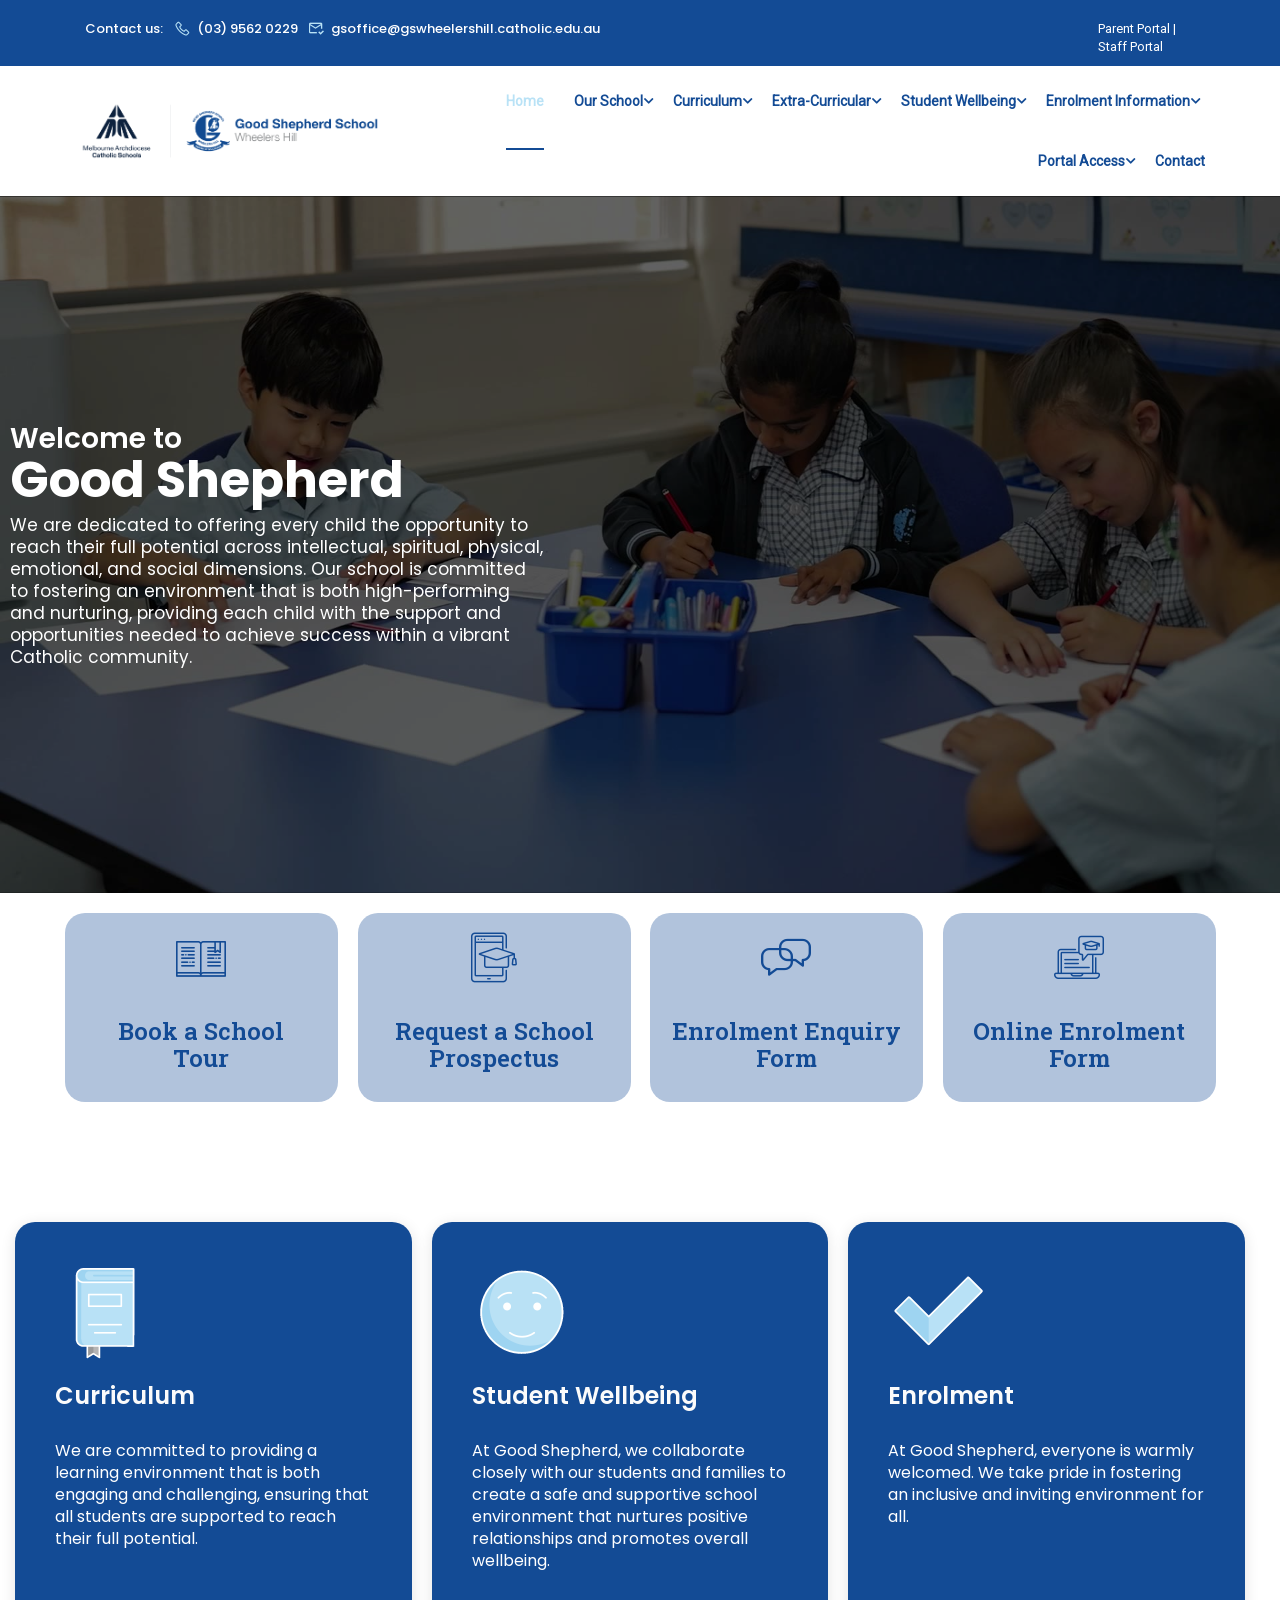
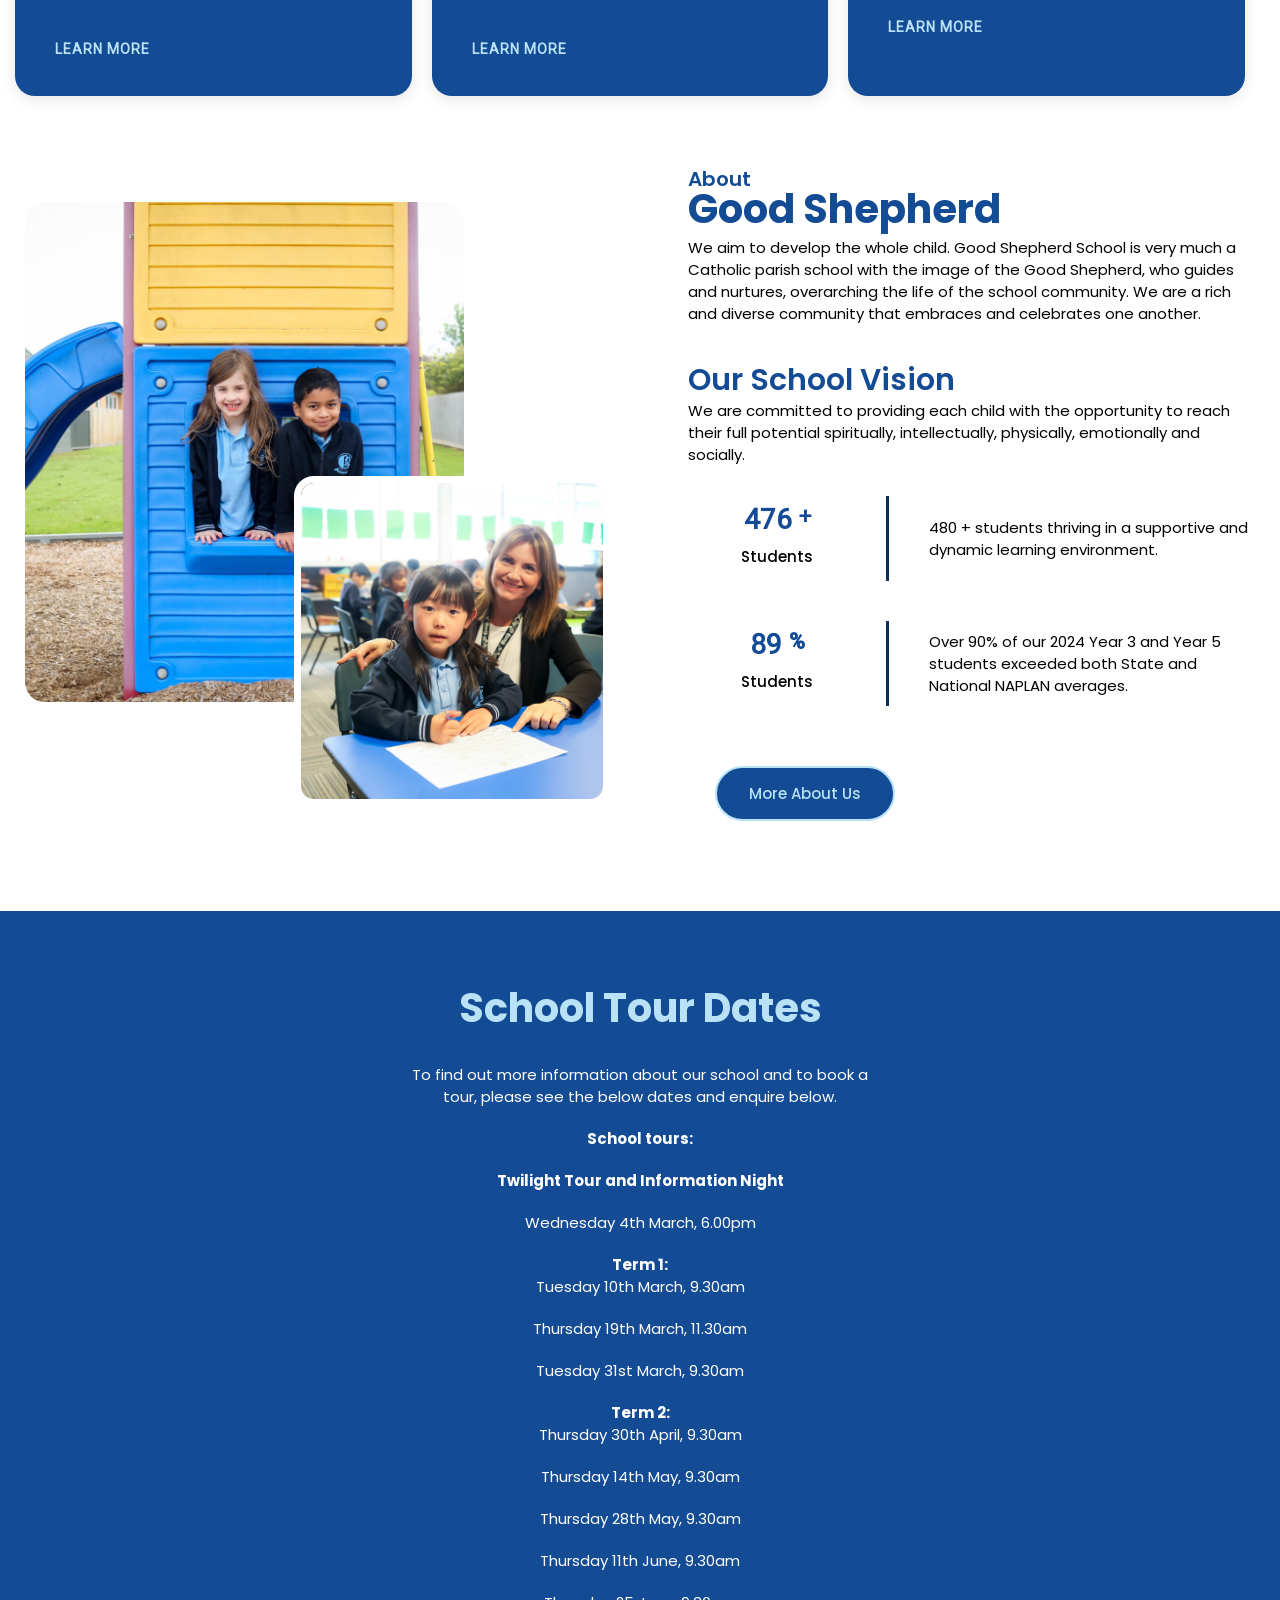
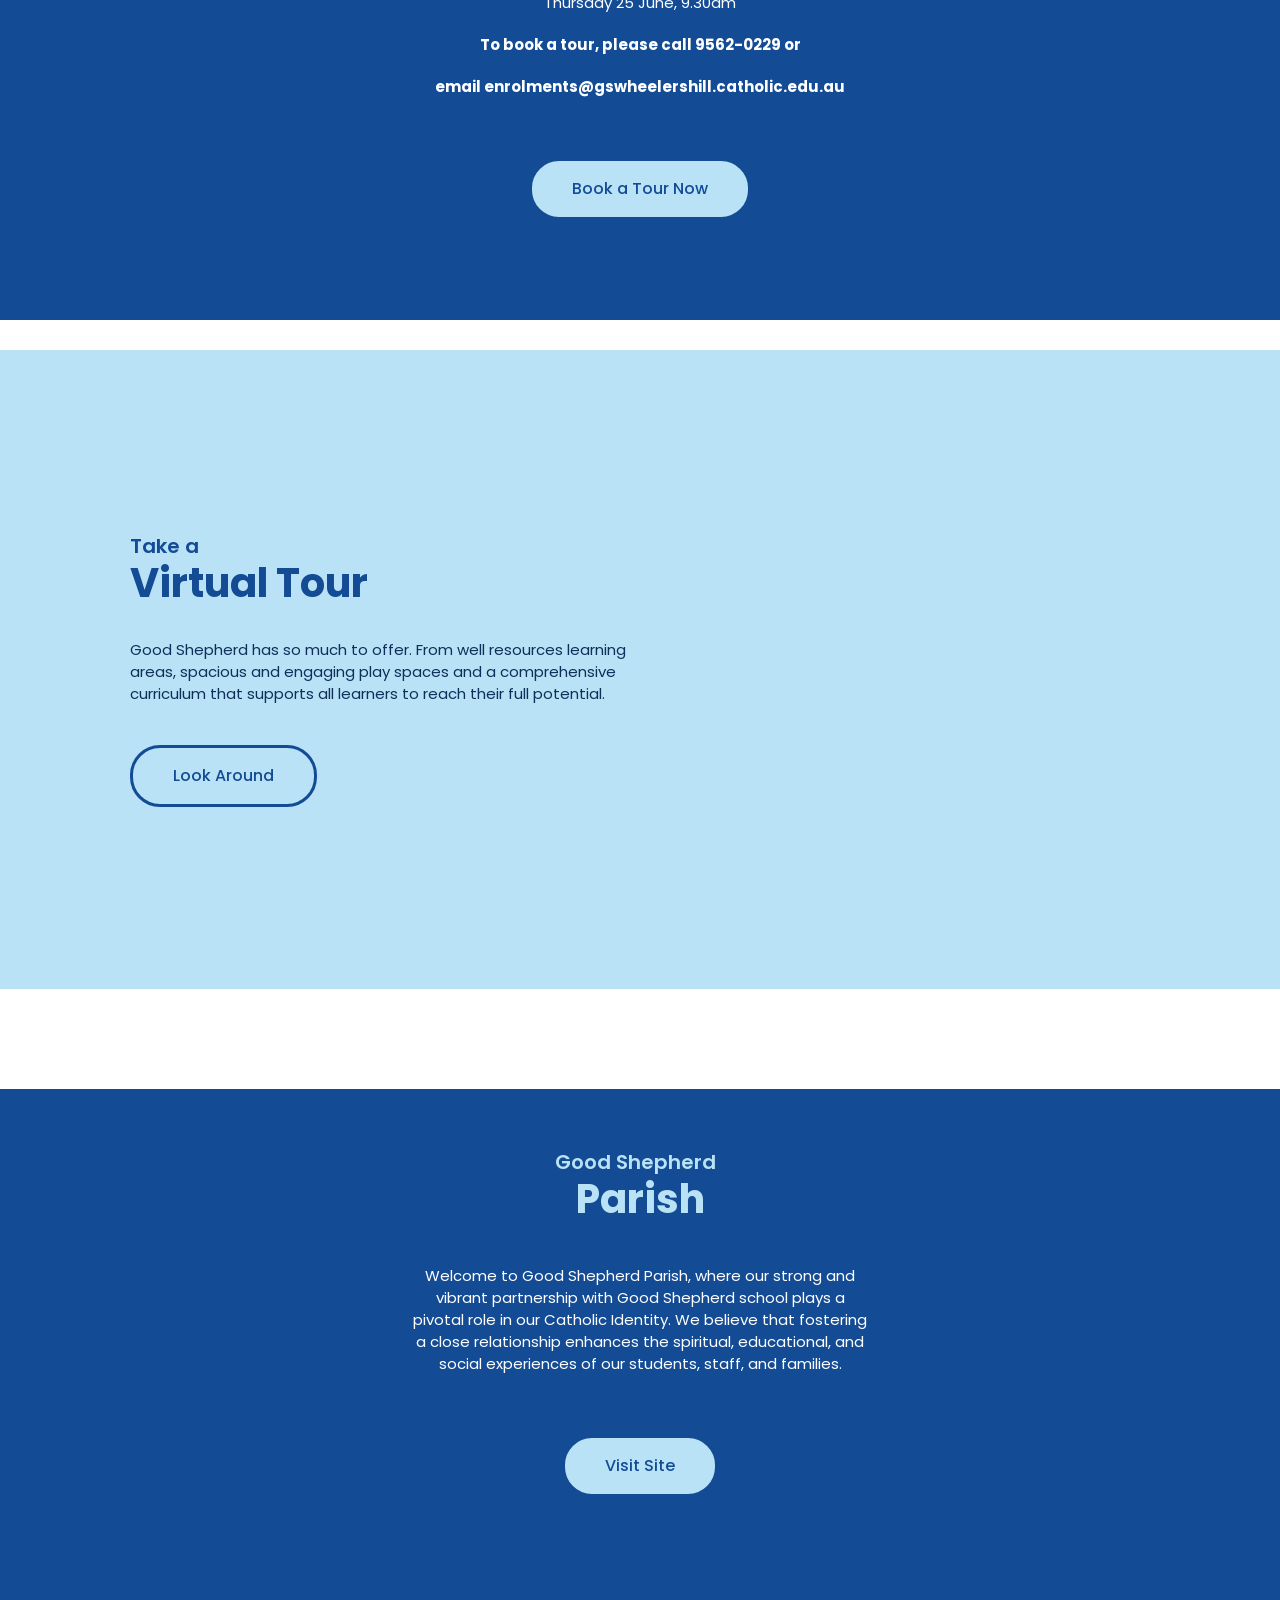
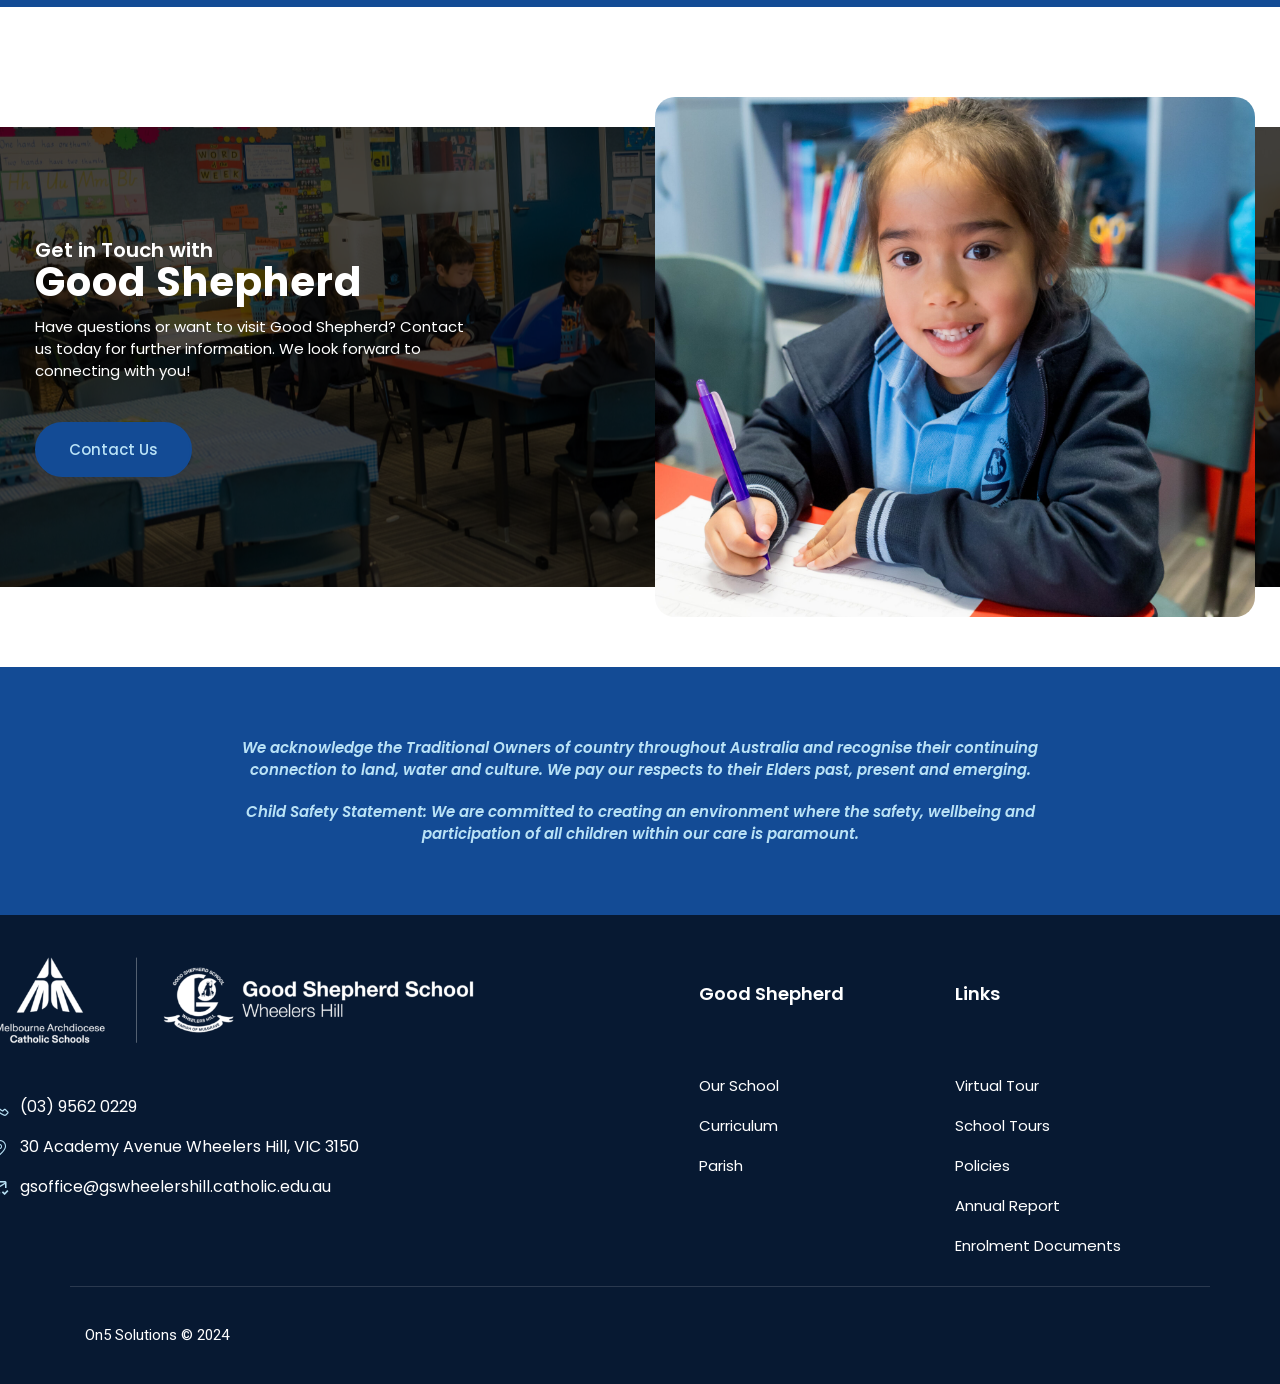
==== index.html @ cb95f1cb "Good Shepherd PlainPress site: clean URLs, OTP admin, data-driven editor - 8 pages normalized to cle" ====
<!DOCTYPE html><html itemscope itemtype="#" lang="en-AU"><head><meta charset="UTF-8"><meta name="viewport" content="width=device-width, initial-scale=1"><link rel="profile" href="#"><link rel="pingback" href="#"><title>Good Shepherd Primary School</title><link rel="stylesheet" id="siteground-optimizer-combined-css-1f764ecb74a63e15aacffcb105cbdc95" href="assets/downloaded/siteground-optimizer-combined-css-1f764ecb74a63e15aacffcb105cbdc95-3b5e3c61e1.css" media="all" /><meta name='robots' content='noindex, nofollow' /><link rel="alternate" type="application/rss+xml" title="Good Shepherd Primary School &raquo; Feed" href="#" /><link rel="alternate" type="application/rss+xml" title="Good Shepherd Primary School &raquo; Comments Feed" href="#" /><link rel="alternate" title="oEmbed (JSON)" type="application/json+oembed" href="#" /><link rel="alternate" title="oEmbed (XML)" type="text/xml+oembed" href="#" /> <style id="wp-img-auto-sizes-contain-inline-css"> img:is([sizes=auto i],[sizes^="auto," i]){contain-intrinsic-size:3000px 1500px}
/*# sourceURL=wp-img-auto-sizes-contain-inline-css */ </style> <style id="classic-theme-styles-inline-css"> /*! This file is auto-generated */
.wp-block-button__link{color:#fff;background-color:#32373c;border-radius:9999px;box-shadow:none;text-decoration:none;padding:calc(.667em + 2px) calc(1.333em + 2px);font-size:1.125em}.wp-block-file__button{background:#32373c;color:#fff;text-decoration:none}
/*# sourceURL=/wp-includes/css/classic-themes.min.css */ </style> <style id="global-styles-inline-css"> :root{--wp--preset--aspect-ratio--square: 1;--wp--preset--aspect-ratio--4-3: 4/3;--wp--preset--aspect-ratio--3-4: 3/4;--wp--preset--aspect-ratio--3-2: 3/2;--wp--preset--aspect-ratio--2-3: 2/3;--wp--preset--aspect-ratio--16-9: 16/9;--wp--preset--aspect-ratio--9-16: 9/16;--wp--preset--color--black: #000000;--wp--preset--color--cyan-bluish-gray: #abb8c3;--wp--preset--color--white: #ffffff;--wp--preset--color--pale-pink: #f78da7;--wp--preset--color--vivid-red: #cf2e2e;--wp--preset--color--luminous-vivid-orange: #ff6900;--wp--preset--color--luminous-vivid-amber: #fcb900;--wp--preset--color--light-green-cyan: #7bdcb5;--wp--preset--color--vivid-green-cyan: #00d084;--wp--preset--color--pale-cyan-blue: #8ed1fc;--wp--preset--color--vivid-cyan-blue: #0693e3;--wp--preset--color--vivid-purple: #9b51e0;--wp--preset--color--primary: #134b95;--wp--preset--color--title: #333;--wp--preset--color--sub-title: #999;--wp--preset--color--border-input: #ddd;--wp--preset--gradient--vivid-cyan-blue-to-vivid-purple: linear-gradient(135deg,rgb(6,147,227) 0%,rgb(155,81,224) 100%);--wp--preset--gradient--light-green-cyan-to-vivid-green-cyan: linear-gradient(135deg,rgb(122,220,180) 0%,rgb(0,208,130) 100%);--wp--preset--gradient--luminous-vivid-amber-to-luminous-vivid-orange: linear-gradient(135deg,rgb(252,185,0) 0%,rgb(255,105,0) 100%);--wp--preset--gradient--luminous-vivid-orange-to-vivid-red: linear-gradient(135deg,rgb(255,105,0) 0%,rgb(207,46,46) 100%);--wp--preset--gradient--very-light-gray-to-cyan-bluish-gray: linear-gradient(135deg,rgb(238,238,238) 0%,rgb(169,184,195) 100%);--wp--preset--gradient--cool-to-warm-spectrum: linear-gradient(135deg,rgb(74,234,220) 0%,rgb(151,120,209) 20%,rgb(207,42,186) 40%,rgb(238,44,130) 60%,rgb(251,105,98) 80%,rgb(254,248,76) 100%);--wp--preset--gradient--blush-light-purple: linear-gradient(135deg,rgb(255,206,236) 0%,rgb(152,150,240) 100%);--wp--preset--gradient--blush-bordeaux: linear-gradient(135deg,rgb(254,205,165) 0%,rgb(254,45,45) 50%,rgb(107,0,62) 100%);--wp--preset--gradient--luminous-dusk: linear-gradient(135deg,rgb(255,203,112) 0%,rgb(199,81,192) 50%,rgb(65,88,208) 100%);--wp--preset--gradient--pale-ocean: linear-gradient(135deg,rgb(255,245,203) 0%,rgb(182,227,212) 50%,rgb(51,167,181) 100%);--wp--preset--gradient--electric-grass: linear-gradient(135deg,rgb(202,248,128) 0%,rgb(113,206,126) 100%);--wp--preset--gradient--midnight: linear-gradient(135deg,rgb(2,3,129) 0%,rgb(40,116,252) 100%);--wp--preset--font-size--small: 13px;--wp--preset--font-size--medium: 20px;--wp--preset--font-size--large: 28px;--wp--preset--font-size--x-large: 42px;--wp--preset--font-size--normal: 15px;--wp--preset--font-size--huge: 36px;--wp--preset--spacing--20: 0.44rem;--wp--preset--spacing--30: 0.67rem;--wp--preset--spacing--40: 1rem;--wp--preset--spacing--50: 1.5rem;--wp--preset--spacing--60: 2.25rem;--wp--preset--spacing--70: 3.38rem;--wp--preset--spacing--80: 5.06rem;--wp--preset--shadow--natural: 6px 6px 9px rgba(0, 0, 0, 0.2);--wp--preset--shadow--deep: 12px 12px 50px rgba(0, 0, 0, 0.4);--wp--preset--shadow--sharp: 6px 6px 0px rgba(0, 0, 0, 0.2);--wp--preset--shadow--outlined: 6px 6px 0px -3px rgb(255, 255, 255), 6px 6px rgb(0, 0, 0);--wp--preset--shadow--crisp: 6px 6px 0px rgb(0, 0, 0);}:where(body) { margin: 0; }:where(.is-layout-flex){gap: 0.5em;}:where(.is-layout-grid){gap: 0.5em;}body .is-layout-flex{display: flex;}.is-layout-flex{flex-wrap: wrap;align-items: center;}.is-layout-flex > :is(*, div){margin: 0;}body .is-layout-grid{display: grid;}.is-layout-grid > :is(*, div){margin: 0;}body{padding-top: 0px;padding-right: 0px;padding-bottom: 0px;padding-left: 0px;}:root :where(.wp-element-button, .wp-block-button__link){background-color: #32373c;border-width: 0;color: #fff;font-family: inherit;font-size: inherit;font-style: inherit;font-weight: inherit;letter-spacing: inherit;line-height: inherit;padding-top: calc(0.667em + 2px);padding-right: calc(1.333em + 2px);padding-bottom: calc(0.667em + 2px);padding-left: calc(1.333em + 2px);text-decoration: none;text-transform: inherit;}.has-black-color{color: var(--wp--preset--color--black) !important;}.has-cyan-bluish-gray-color{color: var(--wp--preset--color--cyan-bluish-gray) !important;}.has-white-color{color: var(--wp--preset--color--white) !important;}.has-pale-pink-color{color: var(--wp--preset--color--pale-pink) !important;}.has-vivid-red-color{color: var(--wp--preset--color--vivid-red) !important;}.has-luminous-vivid-orange-color{color: var(--wp--preset--color--luminous-vivid-orange) !important;}.has-luminous-vivid-amber-color{color: var(--wp--preset--color--luminous-vivid-amber) !important;}.has-light-green-cyan-color{color: var(--wp--preset--color--light-green-cyan) !important;}.has-vivid-green-cyan-color{color: var(--wp--preset--color--vivid-green-cyan) !important;}.has-pale-cyan-blue-color{color: var(--wp--preset--color--pale-cyan-blue) !important;}.has-vivid-cyan-blue-color{color: var(--wp--preset--color--vivid-cyan-blue) !important;}.has-vivid-purple-color{color: var(--wp--preset--color--vivid-purple) !important;}.has-primary-color{color: var(--wp--preset--color--primary) !important;}.has-title-color{color: var(--wp--preset--color--title) !important;}.has-sub-title-color{color: var(--wp--preset--color--sub-title) !important;}.has-border-input-color{color: var(--wp--preset--color--border-input) !important;}.has-black-background-color{background-color: var(--wp--preset--color--black) !important;}.has-cyan-bluish-gray-background-color{background-color: var(--wp--preset--color--cyan-bluish-gray) !important;}.has-white-background-color{background-color: var(--wp--preset--color--white) !important;}.has-pale-pink-background-color{background-color: var(--wp--preset--color--pale-pink) !important;}.has-vivid-red-background-color{background-color: var(--wp--preset--color--vivid-red) !important;}.has-luminous-vivid-orange-background-color{background-color: var(--wp--preset--color--luminous-vivid-orange) !important;}.has-luminous-vivid-amber-background-color{background-color: var(--wp--preset--color--luminous-vivid-amber) !important;}.has-light-green-cyan-background-color{background-color: var(--wp--preset--color--light-green-cyan) !important;}.has-vivid-green-cyan-background-color{background-color: var(--wp--preset--color--vivid-green-cyan) !important;}.has-pale-cyan-blue-background-color{background-color: var(--wp--preset--color--pale-cyan-blue) !important;}.has-vivid-cyan-blue-background-color{background-color: var(--wp--preset--color--vivid-cyan-blue) !important;}.has-vivid-purple-background-color{background-color: var(--wp--preset--color--vivid-purple) !important;}.has-primary-background-color{background-color: var(--wp--preset--color--primary) !important;}.has-title-background-color{background-color: var(--wp--preset--color--title) !important;}.has-sub-title-background-color{background-color: var(--wp--preset--color--sub-title) !important;}.has-border-input-background-color{background-color: var(--wp--preset--color--border-input) !important;}.has-black-border-color{border-color: var(--wp--preset--color--black) !important;}.has-cyan-bluish-gray-border-color{border-color: var(--wp--preset--color--cyan-bluish-gray) !important;}.has-white-border-color{border-color: var(--wp--preset--color--white) !important;}.has-pale-pink-border-color{border-color: var(--wp--preset--color--pale-pink) !important;}.has-vivid-red-border-color{border-color: var(--wp--preset--color--vivid-red) !important;}.has-luminous-vivid-orange-border-color{border-color: var(--wp--preset--color--luminous-vivid-orange) !important;}.has-luminous-vivid-amber-border-color{border-color: var(--wp--preset--color--luminous-vivid-amber) !important;}.has-light-green-cyan-border-color{border-color: var(--wp--preset--color--light-green-cyan) !important;}.has-vivid-green-cyan-border-color{border-color: var(--wp--preset--color--vivid-green-cyan) !important;}.has-pale-cyan-blue-border-color{border-color: var(--wp--preset--color--pale-cyan-blue) !important;}.has-vivid-cyan-blue-border-color{border-color: var(--wp--preset--color--vivid-cyan-blue) !important;}.has-vivid-purple-border-color{border-color: var(--wp--preset--color--vivid-purple) !important;}.has-primary-border-color{border-color: var(--wp--preset--color--primary) !important;}.has-title-border-color{border-color: var(--wp--preset--color--title) !important;}.has-sub-title-border-color{border-color: var(--wp--preset--color--sub-title) !important;}.has-border-input-border-color{border-color: var(--wp--preset--color--border-input) !important;}.has-vivid-cyan-blue-to-vivid-purple-gradient-background{background: var(--wp--preset--gradient--vivid-cyan-blue-to-vivid-purple) !important;}.has-light-green-cyan-to-vivid-green-cyan-gradient-background{background: var(--wp--preset--gradient--light-green-cyan-to-vivid-green-cyan) !important;}.has-luminous-vivid-amber-to-luminous-vivid-orange-gradient-background{background: var(--wp--preset--gradient--luminous-vivid-amber-to-luminous-vivid-orange) !important;}.has-luminous-vivid-orange-to-vivid-red-gradient-background{background: var(--wp--preset--gradient--luminous-vivid-orange-to-vivid-red) !important;}.has-very-light-gray-to-cyan-bluish-gray-gradient-background{background: var(--wp--preset--gradient--very-light-gray-to-cyan-bluish-gray) !important;}.has-cool-to-warm-spectrum-gradient-background{background: var(--wp--preset--gradient--cool-to-warm-spectrum) !important;}.has-blush-light-purple-gradient-background{background: var(--wp--preset--gradient--blush-light-purple) !important;}.has-blush-bordeaux-gradient-background{background: var(--wp--preset--gradient--blush-bordeaux) !important;}.has-luminous-dusk-gradient-background{background: var(--wp--preset--gradient--luminous-dusk) !important;}.has-pale-ocean-gradient-background{background: var(--wp--preset--gradient--pale-ocean) !important;}.has-electric-grass-gradient-background{background: var(--wp--preset--gradient--electric-grass) !important;}.has-midnight-gradient-background{background: var(--wp--preset--gradient--midnight) !important;}.has-small-font-size{font-size: var(--wp--preset--font-size--small) !important;}.has-medium-font-size{font-size: var(--wp--preset--font-size--medium) !important;}.has-large-font-size{font-size: var(--wp--preset--font-size--large) !important;}.has-x-large-font-size{font-size: var(--wp--preset--font-size--x-large) !important;}.has-normal-font-size{font-size: var(--wp--preset--font-size--normal) !important;}.has-huge-font-size{font-size: var(--wp--preset--font-size--huge) !important;}
:root :where(.wp-block-icon svg){width: 24px;}
:where(.wp-block-post-template.is-layout-flex){gap: 1.25em;}:where(.wp-block-post-template.is-layout-grid){gap: 1.25em;}
:where(.wp-block-term-template.is-layout-flex){gap: 1.25em;}:where(.wp-block-term-template.is-layout-grid){gap: 1.25em;}
:where(.wp-block-columns.is-layout-flex){gap: 2em;}:where(.wp-block-columns.is-layout-grid){gap: 2em;}
:root :where(.wp-block-pullquote){font-size: 1.5em;line-height: 1.6;}
/*# sourceURL=global-styles-inline-css */ </style> <style id="elementor-frontend-inline-css"> .elementor-kit-8941{--e-global-color-primary:#134B95;--e-global-color-secondary:#B9E2F6;--e-global-color-text:#000000;--e-global-color-accent:#0F2F5A;--e-global-color-4588661:#A59130;--e-global-color-5f782af:#FFFFFF;--e-global-color-6b28c0b:#000000;--e-global-color-aac5579:#185FAF;}.elementor-kit-8941 e-page-transition{background-color:#FFBC7D;}.elementor-section.elementor-section-boxed > .elementor-container{max-width:1170px;}.e-con{--container-max-width:1170px;}.elementor-widget:not(:last-child){margin-block-end:20px;}.elementor-element{--widgets-spacing:20px 20px;--widgets-spacing-row:20px;--widgets-spacing-column:20px;}{}h1.entry-title{display:var(--page-title-display);}@media(max-width:1024px){.elementor-section.elementor-section-boxed > .elementor-container{max-width:1024px;}.e-con{--container-max-width:1024px;}}@media(max-width:767px){.elementor-section.elementor-section-boxed > .elementor-container{max-width:767px;}.e-con{--container-max-width:767px;}}
.elementor-4519 .elementor-element.elementor-element-57ba9ac{--display:flex;--flex-direction:column;--container-widget-width:100%;--container-widget-height:initial;--container-widget-flex-grow:0;--container-widget-align-self:initial;--flex-wrap-mobile:wrap;--overlay-opacity:0.45;}.elementor-4519 .elementor-element.elementor-element-57ba9ac::before, .elementor-4519 .elementor-element.elementor-element-57ba9ac > .elementor-background-video-container::before, .elementor-4519 .elementor-element.elementor-element-57ba9ac > .e-con-inner > .elementor-background-video-container::before, .elementor-4519 .elementor-element.elementor-element-57ba9ac > .elementor-background-slideshow::before, .elementor-4519 .elementor-element.elementor-element-57ba9ac > .e-con-inner > .elementor-background-slideshow::before, .elementor-4519 .elementor-element.elementor-element-57ba9ac > .elementor-motion-effects-container > .elementor-motion-effects-layer::before{background-color:#000000;--background-overlay:'';}.elementor-widget-heading .elementor-heading-title{line-height:var( --e-global-typography-primary-line-height );color:var( --e-global-color-primary );}.elementor-4519 .elementor-element.elementor-element-9e7f535 > .elementor-widget-container{padding:215px 0px 0px 0px;}.elementor-4519 .elementor-element.elementor-element-9e7f535 .elementor-heading-title{font-family:"Poppins", Sans-serif;font-size:28px;font-weight:600;line-height:1.3em;color:#FFFFFF;}.elementor-4519 .elementor-element.elementor-element-edec581 > .elementor-widget-container{margin:-30px 0px 0px 0px;}.elementor-4519 .elementor-element.elementor-element-edec581 .elementor-heading-title{font-family:"Poppins", Sans-serif;font-size:50px;font-weight:700;line-height:1.3em;color:#FFFFFF;}.elementor-4519 .elementor-element.elementor-element-12e3127 > .elementor-widget-container{margin:-19px 0px 0px 0px;padding:0px 725px 215px 0px;}.elementor-4519 .elementor-element.elementor-element-12e3127 .elementor-heading-title{font-family:"Poppins", Sans-serif;font-size:17px;font-weight:400;line-height:22px;color:#FFFFFF;}.elementor-4519 .elementor-element.elementor-element-bfa1379 > .elementor-widget-container{padding:0px 0700px 0px 0px;}.elementor-4519 .elementor-element.elementor-element-bfa1379 .elementor-heading-title{font-family:"Poppins", Sans-serif;font-size:13px;font-weight:400;line-height:1.3em;color:#FFFFFF;}.elementor-4519 .elementor-element.elementor-element-7548f7e{--display:flex;--flex-direction:column;--container-widget-width:100%;--container-widget-height:initial;--container-widget-flex-grow:0;--container-widget-align-self:initial;--flex-wrap-mobile:wrap;--overlay-opacity:0.45;}.elementor-4519 .elementor-element.elementor-element-7548f7e::before, .elementor-4519 .elementor-element.elementor-element-7548f7e > .elementor-background-video-container::before, .elementor-4519 .elementor-element.elementor-element-7548f7e > .e-con-inner > .elementor-background-video-container::before, .elementor-4519 .elementor-element.elementor-element-7548f7e > .elementor-background-slideshow::before, .elementor-4519 .elementor-element.elementor-element-7548f7e > .e-con-inner > .elementor-background-slideshow::before, .elementor-4519 .elementor-element.elementor-element-7548f7e > .elementor-motion-effects-container > .elementor-motion-effects-layer::before{background-color:#000000;--background-overlay:'';}.elementor-4519 .elementor-element.elementor-element-7eb9b48 > .elementor-widget-container{padding:215px 0px 0px 0px;}.elementor-4519 .elementor-element.elementor-element-7eb9b48 .elementor-heading-title{font-family:"Poppins", Sans-serif;font-size:28px;font-weight:600;line-height:1.3em;color:#FFFFFF;}.elementor-4519 .elementor-element.elementor-element-d4c479b > .elementor-widget-container{margin:-30px 0px 0px 0px;}.elementor-4519 .elementor-element.elementor-element-d4c479b .elementor-heading-title{font-family:"Poppins", Sans-serif;font-size:50px;font-weight:700;line-height:1.3em;color:#FFFFFF;}.elementor-4519 .elementor-element.elementor-element-60890b9 > .elementor-widget-container{margin:-19px 0px 0px 0px;padding:0px 725px 215px 0px;}.elementor-4519 .elementor-element.elementor-element-60890b9 .elementor-heading-title{font-family:"Poppins", Sans-serif;font-size:17px;font-weight:400;line-height:22px;color:#FFFFFF;}.elementor-4519 .elementor-element.elementor-element-ec2f60b > .elementor-widget-container{padding:0px 0700px 0px 0px;}.elementor-4519 .elementor-element.elementor-element-ec2f60b .elementor-heading-title{font-family:"Poppins", Sans-serif;font-size:13px;font-weight:400;line-height:1.3em;color:#FFFFFF;}.elementor-4519 .elementor-element.elementor-element-fafefeb{--display:flex;--flex-direction:row;--container-widget-width:initial;--container-widget-height:100%;--container-widget-flex-grow:1;--container-widget-align-self:stretch;--flex-wrap-mobile:wrap;--gap:0px 0px;--row-gap:0px;--column-gap:0px;}.elementor-4519 .elementor-element.elementor-element-14b7039{--display:flex;--flex-direction:column;--container-widget-width:100%;--container-widget-height:initial;--container-widget-flex-grow:0;--container-widget-align-self:initial;--flex-wrap-mobile:wrap;}.elementor-widget-icon-box.elementor-view-stacked .elementor-icon{background-color:var( --e-global-color-primary );}.elementor-widget-icon-box.elementor-view-framed .elementor-icon, .elementor-widget-icon-box.elementor-view-default .elementor-icon{fill:var( --e-global-color-primary );color:var( --e-global-color-primary );border-color:var( --e-global-color-primary );}.elementor-widget-icon-box .elementor-icon-box-title, .elementor-widget-icon-box .elementor-icon-box-title a{line-height:var( --e-global-typography-primary-line-height );}.elementor-widget-icon-box .elementor-icon-box-title{color:var( --e-global-color-primary );}.elementor-widget-icon-box:has(:hover) .elementor-icon-box-title,
 .elementor-widget-icon-box:has(:focus) .elementor-icon-box-title{color:var( --e-global-color-primary );}.elementor-widget-icon-box .elementor-icon-box-description{font-weight:var( --e-global-typography-text-font-weight );color:var( --e-global-color-text );}.elementor-4519 .elementor-element.elementor-element-b85cc56 > .elementor-widget-container:hover{--e-transform-scale:1.05;}.elementor-4519 .elementor-element.elementor-element-b85cc56 > .elementor-widget-container{background-color:#134B9554;padding:20px 20px 20px 20px;border-radius:20px 20px 20px 20px;}.elementor-4519 .elementor-element.elementor-element-b85cc56 .elementor-icon-box-wrapper{gap:15px;}.elementor-4519 .elementor-element.elementor-element-b85cc56.elementor-view-stacked:has(:hover) .elementor-icon,
 .elementor-4519 .elementor-element.elementor-element-b85cc56.elementor-view-stacked:has(:focus) .elementor-icon{background-color:#3694FF;}.elementor-4519 .elementor-element.elementor-element-b85cc56.elementor-view-framed:has(:hover) .elementor-icon,
 .elementor-4519 .elementor-element.elementor-element-b85cc56.elementor-view-default:has(:hover) .elementor-icon,
 .elementor-4519 .elementor-element.elementor-element-b85cc56.elementor-view-framed:has(:focus) .elementor-icon,
 .elementor-4519 .elementor-element.elementor-element-b85cc56.elementor-view-default:has(:focus) .elementor-icon{fill:#3694FF;color:#3694FF;border-color:#3694FF;}.elementor-4519 .elementor-element.elementor-element-80e9aac{--display:flex;--flex-direction:column;--container-widget-width:100%;--container-widget-height:initial;--container-widget-flex-grow:0;--container-widget-align-self:initial;--flex-wrap-mobile:wrap;}.elementor-4519 .elementor-element.elementor-element-ae98086 > .elementor-widget-container:hover{--e-transform-scale:1.05;}.elementor-4519 .elementor-element.elementor-element-ae98086 > .elementor-widget-container{background-color:#134B9554;padding:20px 20px 20px 20px;border-radius:20px 20px 20px 20px;}.elementor-4519 .elementor-element.elementor-element-ae98086 .elementor-icon-box-wrapper{gap:15px;}.elementor-4519 .elementor-element.elementor-element-ae98086.elementor-view-stacked:has(:hover) .elementor-icon,
 .elementor-4519 .elementor-element.elementor-element-ae98086.elementor-view-stacked:has(:focus) .elementor-icon{background-color:#3694FF;}.elementor-4519 .elementor-element.elementor-element-ae98086.elementor-view-framed:has(:hover) .elementor-icon,
 .elementor-4519 .elementor-element.elementor-element-ae98086.elementor-view-default:has(:hover) .elementor-icon,
 .elementor-4519 .elementor-element.elementor-element-ae98086.elementor-view-framed:has(:focus) .elementor-icon,
 .elementor-4519 .elementor-element.elementor-element-ae98086.elementor-view-default:has(:focus) .elementor-icon{fill:#3694FF;color:#3694FF;border-color:#3694FF;}.elementor-4519 .elementor-element.elementor-element-30f9e67{--display:flex;--flex-direction:column;--container-widget-width:100%;--container-widget-height:initial;--container-widget-flex-grow:0;--container-widget-align-self:initial;--flex-wrap-mobile:wrap;}.elementor-4519 .elementor-element.elementor-element-70b222c > .elementor-widget-container:hover{--e-transform-scale:1.05;}.elementor-4519 .elementor-element.elementor-element-70b222c > .elementor-widget-container{background-color:#134B9554;padding:20px 20px 20px 20px;border-radius:20px 20px 20px 20px;}.elementor-4519 .elementor-element.elementor-element-70b222c .elementor-icon-box-wrapper{gap:15px;}.elementor-4519 .elementor-element.elementor-element-70b222c.elementor-view-stacked:has(:hover) .elementor-icon,
 .elementor-4519 .elementor-element.elementor-element-70b222c.elementor-view-stacked:has(:focus) .elementor-icon{background-color:#3694FF;}.elementor-4519 .elementor-element.elementor-element-70b222c.elementor-view-framed:has(:hover) .elementor-icon,
 .elementor-4519 .elementor-element.elementor-element-70b222c.elementor-view-default:has(:hover) .elementor-icon,
 .elementor-4519 .elementor-element.elementor-element-70b222c.elementor-view-framed:has(:focus) .elementor-icon,
 .elementor-4519 .elementor-element.elementor-element-70b222c.elementor-view-default:has(:focus) .elementor-icon{fill:#3694FF;color:#3694FF;border-color:#3694FF;}.elementor-4519 .elementor-element.elementor-element-643be19{--display:flex;--flex-direction:column;--container-widget-width:100%;--container-widget-height:initial;--container-widget-flex-grow:0;--container-widget-align-self:initial;--flex-wrap-mobile:wrap;}.elementor-4519 .elementor-element.elementor-element-b554ac6 > .elementor-widget-container:hover{--e-transform-scale:1.05;}.elementor-4519 .elementor-element.elementor-element-b554ac6 > .elementor-widget-container{background-color:#134B9554;padding:20px 20px 20px 20px;border-radius:20px 20px 20px 20px;}.elementor-4519 .elementor-element.elementor-element-b554ac6 .elementor-icon-box-wrapper{gap:15px;}.elementor-4519 .elementor-element.elementor-element-b554ac6.elementor-view-stacked:has(:hover) .elementor-icon,
 .elementor-4519 .elementor-element.elementor-element-b554ac6.elementor-view-stacked:has(:focus) .elementor-icon{background-color:#3694FF;}.elementor-4519 .elementor-element.elementor-element-b554ac6.elementor-view-framed:has(:hover) .elementor-icon,
 .elementor-4519 .elementor-element.elementor-element-b554ac6.elementor-view-default:has(:hover) .elementor-icon,
 .elementor-4519 .elementor-element.elementor-element-b554ac6.elementor-view-framed:has(:focus) .elementor-icon,
 .elementor-4519 .elementor-element.elementor-element-b554ac6.elementor-view-default:has(:focus) .elementor-icon{fill:#3694FF;color:#3694FF;border-color:#3694FF;}.elementor-4519 .elementor-element.elementor-element-27edff9a > .elementor-container{max-width:1250px;}.elementor-4519 .elementor-element.elementor-element-27edff9a{margin-top:100px;margin-bottom:0px;}.elementor-4519 .elementor-element.elementor-element-61901ae > .elementor-element-populated{margin:0px 20px 0px 0px;--e-column-margin-right:20px;--e-column-margin-left:0px;}.elementor-4519 .elementor-element.elementor-element-61f2236b.jkit-equal-height-enable, .elementor-4519 .elementor-element.elementor-element-61f2236b.jkit-equal-height-enable .elementor-widget-container, .elementor-4519 .elementor-element.elementor-element-61f2236b.jkit-equal-height-enable .jeg-elementor-kit.jkit-icon-box, .elementor-4519 .elementor-element.elementor-element-61f2236b.jkit-equal-height-enable .jeg-elementor-kit.jkit-icon-box .jkit-icon-box-wrapper{height:100%;}.elementor-4519 .elementor-element.elementor-element-61f2236b .jeg-elementor-kit.jkit-icon-box .jkit-icon-box-wrapper{background-color:var( --e-global-color-primary );text-align:left;padding:40px 40px 40px 40px;box-shadow:0px 3px 15px 0px rgba(0, 0, 0, 0.10980392156862745);border-style:solid;border-width:0px 0px 0px 0px;border-color:#DDDDDD;border-radius:20px 20px 20px 20px;}.elementor-4519 .elementor-element.elementor-element-61f2236b .jeg-elementor-kit.jkit-icon-box .icon-box-button a.icon-box-link{background-color:#FFFFFF00;padding:0px 0px 0px 0px;margin:70px 0px 0px 0px;font-size:14px;font-weight:600;text-transform:uppercase;letter-spacing:1px;}.elementor-4519 .elementor-element.elementor-element-61f2236b .jeg-elementor-kit.jkit-icon-box:hover .icon-box-button a.icon-box-link:not(.hover-gradient), .elementor-4519 .elementor-element.elementor-element-61f2236b .jeg-elementor-kit.jkit-icon-box:hover .icon-box-button a.icon-box-link.hover-gradient:before{background-color:#FFFFFF00;}.elementor-4519 .elementor-element.elementor-element-61f2236b .jeg-elementor-kit.jkit-icon-box .title{margin:15px 0px 10px 0px;color:#FBFBFB;font-family:"Poppins", Sans-serif;font-size:24px;font-weight:600;}.elementor-4519 .elementor-element.elementor-element-61f2236b .jeg-elementor-kit.jkit-icon-box .icon-box.icon-box-body .icon-box-description{color:#FFFFFF;font-family:"Poppins", Sans-serif;font-size:16px;font-weight:400;line-height:22px;margin:25px 0px 0px 0px;}.elementor-4519 .elementor-element.elementor-element-61f2236b .jeg-elementor-kit.jkit-icon-box .hover-watermark i{font-size:100px;}.elementor-4519 .elementor-element.elementor-element-61f2236b .jeg-elementor-kit.jkit-icon-box .hover-watermark svg{width:100px;}.elementor-4519 .elementor-element.elementor-element-61f2236b .jeg-elementor-kit.jkit-icon-box .icon-box > .icon{color:var( --e-global-color-secondary );margin:0px 0px 20px 0px;padding:0px 0px 0px 0px;height:80px;width:100px;}.elementor-4519 .elementor-element.elementor-element-61f2236b .jeg-elementor-kit.jkit-icon-box .icon-box > .icon svg{fill:var( --e-global-color-secondary );width:60px;}.elementor-4519 .elementor-element.elementor-element-61f2236b .jeg-elementor-kit.jkit-icon-box .icon-box > .icon i{font-size:60px;}.elementor-4519 .elementor-element.elementor-element-61f2236b .jeg-elementor-kit.jkit-icon-box .icon-box-button a.icon-box-link i{font-size:15px;}.elementor-4519 .elementor-element.elementor-element-61f2236b .jeg-elementor-kit.jkit-icon-box .icon-box-button a.icon-box-link svg{width:15px;fill:var( --e-global-color-secondary );}.elementor-4519 .elementor-element.elementor-element-61f2236b .jeg-elementor-kit.jkit-icon-box .icon-box-button .icon-position-after a.icon-box-link i, .elementor-4519 .elementor-element.elementor-element-61f2236b .jeg-elementor-kit.jkit-icon-box .icon-box-button .icon-position-after a.icon-box-link svg{margin-left:0px;}.elementor-4519 .elementor-element.elementor-element-61f2236b .jeg-elementor-kit.jkit-icon-box .icon-box-button .icon-position-before a.icon-box-link i, .elementor-4519 .elementor-element.elementor-element-61f2236b .jeg-elementor-kit.jkit-icon-box .icon-box-button .icon-position-before a.icon-box-link svg{margin-right:0px;}.elementor-4519 .elementor-element.elementor-element-61f2236b .jeg-elementor-kit.jkit-icon-box .icon-box-button a.icon-box-link, .elementor-4519 .elementor-element.elementor-element-61f2236b .jeg-elementor-kit.jkit-icon-box .icon-box-button a.icon-box-link i{color:var( --e-global-color-secondary );}.elementor-4519 .elementor-element.elementor-element-61f2236b .jeg-elementor-kit.jkit-icon-box:hover .icon-box-button a.icon-box-link, .elementor-4519 .elementor-element.elementor-element-61f2236b .jeg-elementor-kit.jkit-icon-box:hover .icon-box-button a.icon-box-link i{color:var( --e-global-color-accent );}.elementor-4519 .elementor-element.elementor-element-61f2236b .jeg-elementor-kit.jkit-icon-box:hover .icon-box-button a.icon-box-link svg{fill:var( --e-global-color-accent );}.elementor-4519 .elementor-element.elementor-element-76fac17 > .elementor-element-populated{margin:0px 20px 0px 0px;--e-column-margin-right:20px;--e-column-margin-left:0px;}.elementor-4519 .elementor-element.elementor-element-e4e7da3.jkit-equal-height-enable, .elementor-4519 .elementor-element.elementor-element-e4e7da3.jkit-equal-height-enable .elementor-widget-container, .elementor-4519 .elementor-element.elementor-element-e4e7da3.jkit-equal-height-enable .jeg-elementor-kit.jkit-icon-box, .elementor-4519 .elementor-element.elementor-element-e4e7da3.jkit-equal-height-enable .jeg-elementor-kit.jkit-icon-box .jkit-icon-box-wrapper{height:100%;}.elementor-4519 .elementor-element.elementor-element-e4e7da3 .jeg-elementor-kit.jkit-icon-box .jkit-icon-box-wrapper{background-color:var( --e-global-color-primary );text-align:left;padding:40px 40px 40px 40px;box-shadow:0px 3px 15px 0px rgba(0, 0, 0, 0.10980392156862745);border-style:solid;border-width:0px 0px 0px 0px;border-color:#DDDDDD;border-radius:20px 20px 20px 20px;}.elementor-4519 .elementor-element.elementor-element-e4e7da3 .jeg-elementor-kit.jkit-icon-box .icon-box-button a.icon-box-link{background-color:#FFFFFF00;padding:0px 0px 0px 0px;margin:70px 0px 0px 0px;font-size:14px;font-weight:600;text-transform:uppercase;letter-spacing:1px;}.elementor-4519 .elementor-element.elementor-element-e4e7da3 .jeg-elementor-kit.jkit-icon-box:hover .icon-box-button a.icon-box-link:not(.hover-gradient), .elementor-4519 .elementor-element.elementor-element-e4e7da3 .jeg-elementor-kit.jkit-icon-box:hover .icon-box-button a.icon-box-link.hover-gradient:before{background-color:#FFFFFF00;}.elementor-4519 .elementor-element.elementor-element-e4e7da3 .jeg-elementor-kit.jkit-icon-box .title{margin:15px 0px 10px 0px;color:#FBFBFB;font-family:"Poppins", Sans-serif;font-size:24px;font-weight:600;}.elementor-4519 .elementor-element.elementor-element-e4e7da3 .jeg-elementor-kit.jkit-icon-box .icon-box.icon-box-body .icon-box-description{color:#FFFFFF;font-family:"Poppins", Sans-serif;font-size:16px;font-weight:400;line-height:22px;margin:25px 0px 0px 0px;}.elementor-4519 .elementor-element.elementor-element-e4e7da3 .jeg-elementor-kit.jkit-icon-box .hover-watermark i{font-size:100px;}.elementor-4519 .elementor-element.elementor-element-e4e7da3 .jeg-elementor-kit.jkit-icon-box .hover-watermark svg{width:100px;}.elementor-4519 .elementor-element.elementor-element-e4e7da3 .jeg-elementor-kit.jkit-icon-box .icon-box > .icon{color:var( --e-global-color-secondary );margin:0px 0px 20px 0px;height:80px;width:100px;}.elementor-4519 .elementor-element.elementor-element-e4e7da3 .jeg-elementor-kit.jkit-icon-box .icon-box > .icon svg{fill:var( --e-global-color-secondary );width:60px;}.elementor-4519 .elementor-element.elementor-element-e4e7da3 .jeg-elementor-kit.jkit-icon-box .icon-box > .icon i{font-size:60px;}.elementor-4519 .elementor-element.elementor-element-e4e7da3 .jeg-elementor-kit.jkit-icon-box .icon-box-button a.icon-box-link i{font-size:15px;}.elementor-4519 .elementor-element.elementor-element-e4e7da3 .jeg-elementor-kit.jkit-icon-box .icon-box-button a.icon-box-link svg{width:15px;fill:var( --e-global-color-secondary );}.elementor-4519 .elementor-element.elementor-element-e4e7da3 .jeg-elementor-kit.jkit-icon-box .icon-box-button .icon-position-after a.icon-box-link i, .elementor-4519 .elementor-element.elementor-element-e4e7da3 .jeg-elementor-kit.jkit-icon-box .icon-box-button .icon-position-after a.icon-box-link svg{margin-left:10px;}.elementor-4519 .elementor-element.elementor-element-e4e7da3 .jeg-elementor-kit.jkit-icon-box .icon-box-button .icon-position-before a.icon-box-link i, .elementor-4519 .elementor-element.elementor-element-e4e7da3 .jeg-elementor-kit.jkit-icon-box .icon-box-button .icon-position-before a.icon-box-link svg{margin-right:10px;}.elementor-4519 .elementor-element.elementor-element-e4e7da3 .jeg-elementor-kit.jkit-icon-box .icon-box-button a.icon-box-link, .elementor-4519 .elementor-element.elementor-element-e4e7da3 .jeg-elementor-kit.jkit-icon-box .icon-box-button a.icon-box-link i{color:var( --e-global-color-secondary );}.elementor-4519 .elementor-element.elementor-element-e4e7da3 .jeg-elementor-kit.jkit-icon-box:hover .icon-box-button a.icon-box-link, .elementor-4519 .elementor-element.elementor-element-e4e7da3 .jeg-elementor-kit.jkit-icon-box:hover .icon-box-button a.icon-box-link i{color:var( --e-global-color-accent );}.elementor-4519 .elementor-element.elementor-element-e4e7da3 .jeg-elementor-kit.jkit-icon-box:hover .icon-box-button a.icon-box-link svg{fill:var( --e-global-color-accent );}.elementor-4519 .elementor-element.elementor-element-5a37529 > .elementor-element-populated{margin:0px 20px 0px 0px;--e-column-margin-right:20px;--e-column-margin-left:0px;}.elementor-4519 .elementor-element.elementor-element-4296d31.jkit-equal-height-enable, .elementor-4519 .elementor-element.elementor-element-4296d31.jkit-equal-height-enable .elementor-widget-container, .elementor-4519 .elementor-element.elementor-element-4296d31.jkit-equal-height-enable .jeg-elementor-kit.jkit-icon-box, .elementor-4519 .elementor-element.elementor-element-4296d31.jkit-equal-height-enable .jeg-elementor-kit.jkit-icon-box .jkit-icon-box-wrapper{height:100%;}.elementor-4519 .elementor-element.elementor-element-4296d31 .jeg-elementor-kit.jkit-icon-box .jkit-icon-box-wrapper{background-color:var( --e-global-color-primary );text-align:left;padding:40px 40px 40px 40px;box-shadow:0px 3px 15px 0px rgba(0, 0, 0, 0.10980392156862745);border-style:solid;border-width:0px 0px 0px 0px;border-color:#DDDDDD;border-radius:20px 20px 20px 20px;}.elementor-4519 .elementor-element.elementor-element-4296d31 .jeg-elementor-kit.jkit-icon-box .icon-box-button a.icon-box-link{background-color:#FFFFFF00;padding:0px 0px 0px 0px;margin:70px 0px 0px 0px;font-size:14px;font-weight:600;text-transform:uppercase;letter-spacing:1px;}.elementor-4519 .elementor-element.elementor-element-4296d31 .jeg-elementor-kit.jkit-icon-box:hover .icon-box-button a.icon-box-link:not(.hover-gradient), .elementor-4519 .elementor-element.elementor-element-4296d31 .jeg-elementor-kit.jkit-icon-box:hover .icon-box-button a.icon-box-link.hover-gradient:before{background-color:#FFFFFF00;}.elementor-4519 .elementor-element.elementor-element-4296d31 .jeg-elementor-kit.jkit-icon-box .title{margin:15px 0px 10px 0px;color:#FBFBFB;font-family:"Poppins", Sans-serif;font-size:24px;font-weight:600;}.elementor-4519 .elementor-element.elementor-element-4296d31 .jeg-elementor-kit.jkit-icon-box .icon-box.icon-box-body .icon-box-description{color:#FFFFFF;font-family:"Poppins", Sans-serif;font-size:16px;font-weight:400;line-height:22px;margin:25px 0px 0px 0px;}.elementor-4519 .elementor-element.elementor-element-4296d31 .jeg-elementor-kit.jkit-icon-box .hover-watermark i{font-size:100px;}.elementor-4519 .elementor-element.elementor-element-4296d31 .jeg-elementor-kit.jkit-icon-box .hover-watermark svg{width:100px;}.elementor-4519 .elementor-element.elementor-element-4296d31 .jeg-elementor-kit.jkit-icon-box .icon-box > .icon{color:var( --e-global-color-secondary );margin:0px 0px 20px 0px;height:80px;width:100px;}.elementor-4519 .elementor-element.elementor-element-4296d31 .jeg-elementor-kit.jkit-icon-box .icon-box > .icon svg{fill:var( --e-global-color-secondary );width:60px;}.elementor-4519 .elementor-element.elementor-element-4296d31 .jeg-elementor-kit.jkit-icon-box .icon-box > .icon i{font-size:60px;}.elementor-4519 .elementor-element.elementor-element-4296d31 .jeg-elementor-kit.jkit-icon-box .icon-box-button a.icon-box-link i{font-size:15px;}.elementor-4519 .elementor-element.elementor-element-4296d31 .jeg-elementor-kit.jkit-icon-box .icon-box-button a.icon-box-link svg{width:15px;fill:var( --e-global-color-secondary );}.elementor-4519 .elementor-element.elementor-element-4296d31 .jeg-elementor-kit.jkit-icon-box .icon-box-button .icon-position-after a.icon-box-link i, .elementor-4519 .elementor-element.elementor-element-4296d31 .jeg-elementor-kit.jkit-icon-box .icon-box-button .icon-position-after a.icon-box-link svg{margin-left:10px;}.elementor-4519 .elementor-element.elementor-element-4296d31 .jeg-elementor-kit.jkit-icon-box .icon-box-button .icon-position-before a.icon-box-link i, .elementor-4519 .elementor-element.elementor-element-4296d31 .jeg-elementor-kit.jkit-icon-box .icon-box-button .icon-position-before a.icon-box-link svg{margin-right:10px;}.elementor-4519 .elementor-element.elementor-element-4296d31 .jeg-elementor-kit.jkit-icon-box .icon-box-button a.icon-box-link, .elementor-4519 .elementor-element.elementor-element-4296d31 .jeg-elementor-kit.jkit-icon-box .icon-box-button a.icon-box-link i{color:var( --e-global-color-secondary );}.elementor-4519 .elementor-element.elementor-element-4296d31 .jeg-elementor-kit.jkit-icon-box:hover .icon-box-button a.icon-box-link, .elementor-4519 .elementor-element.elementor-element-4296d31 .jeg-elementor-kit.jkit-icon-box:hover .icon-box-button a.icon-box-link i{color:var( --e-global-color-accent );}.elementor-4519 .elementor-element.elementor-element-4296d31 .jeg-elementor-kit.jkit-icon-box:hover .icon-box-button a.icon-box-link svg{fill:var( --e-global-color-accent );}.elementor-4519 .elementor-element.elementor-element-6648bb23 > .elementor-container > .elementor-column > .elementor-widget-wrap{align-content:center;align-items:center;}.elementor-4519 .elementor-element.elementor-element-6648bb23 > .elementor-container{max-width:1250px;}.elementor-4519 .elementor-element.elementor-element-6648bb23{padding:50px 0px 50px 0px;}.elementor-4519 .elementor-element.elementor-element-6c021c6b > .elementor-element-populated{margin:0px 20px 0px 0px;--e-column-margin-right:20px;--e-column-margin-left:0px;}.elementor-widget-image .widget-image-caption{color:var( --e-global-color-text );font-weight:var( --e-global-typography-text-font-weight );}.elementor-4519 .elementor-element.elementor-element-5fbba71c{text-align:start;}.elementor-4519 .elementor-element.elementor-element-5fbba71c img{width:75%;height:500px;object-fit:cover;object-position:center center;opacity:1;border-radius:20px 20px 20px 20px;}.elementor-4519 .elementor-element.elementor-element-79127d2b > .elementor-widget-container{margin:-42% 0% 0% 0%;}.elementor-4519 .elementor-element.elementor-element-79127d2b{text-align:end;}.elementor-4519 .elementor-element.elementor-element-79127d2b img{width:54%;height:330px;object-fit:cover;object-position:center center;border-style:solid;border-width:7px 7px 7px 7px;border-color:var( --e-global-color-5f782af );border-radius:20px 20px 20px 20px;}.elementor-4519 .elementor-element.elementor-element-37b52a76 > .elementor-element-populated{padding:10px 10px 40px 48px;}.elementor-4519 .elementor-element.elementor-element-47539e60 > .elementor-widget-container{margin:10px 0px -23px 0px;}.elementor-4519 .elementor-element.elementor-element-47539e60 .elementor-heading-title{font-family:"Poppins", Sans-serif;font-size:20px;font-weight:600;line-height:1.3em;color:var( --e-global-color-primary );}.elementor-4519 .elementor-element.elementor-element-45db1157{width:var( --container-widget-width, 100.949% );max-width:100.949%;--container-widget-width:100.949%;--container-widget-flex-grow:0;text-align:start;}.elementor-4519 .elementor-element.elementor-element-45db1157 > .elementor-widget-container{padding:0px 0px 8px 0px;}.elementor-4519 .elementor-element.elementor-element-45db1157.elementor-element{--flex-grow:0;--flex-shrink:0;}.elementor-4519 .elementor-element.elementor-element-45db1157 .elementor-heading-title{font-family:"Poppins", Sans-serif;font-size:40px;font-weight:700;line-height:40px;color:var( --e-global-color-primary );}.elementor-widget-text-editor{font-weight:var( --e-global-typography-text-font-weight );color:var( --e-global-color-text );}.elementor-widget-text-editor.elementor-drop-cap-view-stacked .elementor-drop-cap{background-color:var( --e-global-color-primary );}.elementor-widget-text-editor.elementor-drop-cap-view-framed .elementor-drop-cap, .elementor-widget-text-editor.elementor-drop-cap-view-default .elementor-drop-cap{color:var( --e-global-color-primary );border-color:var( --e-global-color-primary );}.elementor-4519 .elementor-element.elementor-element-22376f15 > .elementor-widget-container{padding:0px 0px 10px 0px;}.elementor-4519 .elementor-element.elementor-element-22376f15{font-family:"Poppins", Sans-serif;font-size:15px;font-weight:400;line-height:22px;color:#000000;}.elementor-4519 .elementor-element.elementor-element-0058a81{width:var( --container-widget-width, 100.949% );max-width:100.949%;--container-widget-width:100.949%;--container-widget-flex-grow:0;text-align:start;}.elementor-4519 .elementor-element.elementor-element-0058a81 > .elementor-widget-container{padding:5px 0px 0px 0px;}.elementor-4519 .elementor-element.elementor-element-0058a81.elementor-element{--flex-grow:0;--flex-shrink:0;}.elementor-4519 .elementor-element.elementor-element-0058a81 .elementor-heading-title{font-family:"Poppins", Sans-serif;font-size:30px;font-weight:600;line-height:40px;color:var( --e-global-color-primary );}.elementor-4519 .elementor-element.elementor-element-35a72f5 > .elementor-widget-container{padding:0px 0px 10px 0px;}.elementor-4519 .elementor-element.elementor-element-35a72f5{font-family:"Poppins", Sans-serif;font-size:15px;font-weight:400;line-height:22px;color:#000000;}.elementor-4519 .elementor-element.elementor-element-728c796c > .elementor-container > .elementor-column > .elementor-widget-wrap{align-content:center;align-items:center;}.elementor-4519 .elementor-element.elementor-element-b137272 > .elementor-element-populated{padding:0px 20px 0px 0px;}.elementor-4519 .elementor-element.elementor-element-1a2fcec3 .jeg-elementor-kit.jkit-fun-fact{text-align:center;padding:10px 10px 10px 10px;}.elementor-4519 .elementor-element.elementor-element-1a2fcec3 .jeg-elementor-kit.jkit-fun-fact .fun-fact-inner{justify-content:normal;align-items:normal;flex-direction:column;}.elementor-4519 .elementor-element.elementor-element-1a2fcec3 .jeg-elementor-kit.jkit-fun-fact .fun-fact-inner .content .number-wrapper{color:var( --e-global-color-primary );margin-bottom:10px;}.elementor-4519 .elementor-element.elementor-element-1a2fcec3 .jeg-elementor-kit.jkit-fun-fact .fun-fact-inner .content .number-wrapper .number{margin-right:0px;}.elementor-4519 .elementor-element.elementor-element-1a2fcec3 .jeg-elementor-kit.jkit-fun-fact .fun-fact-inner .content .title{margin-bottom:0px;color:var( --e-global-color-text );font-family:"Poppins", Sans-serif;font-weight:500;}.elementor-4519 .elementor-element.elementor-element-1a2fcec3 .jeg-elementor-kit.jkit-fun-fact .fun-fact-inner .content .number-wrapper .super{color:var( --e-global-color-primary );top:5px;left:0px;vertical-align:super;}.elementor-4519 .elementor-element.elementor-element-665f6316 > .elementor-element-populated{border-style:solid;border-width:0px 0px 0px 3px;border-color:var( --e-global-color-accent );padding:0px 0px 0px 40px;}.elementor-4519 .elementor-element.elementor-element-71bf9811{font-family:"Poppins", Sans-serif;font-size:15px;font-weight:400;line-height:22px;color:#000000;}.elementor-4519 .elementor-element.elementor-element-362b28a2 > .elementor-container > .elementor-column > .elementor-widget-wrap{align-content:center;align-items:center;}.elementor-4519 .elementor-element.elementor-element-362b28a2{margin-top:40px;margin-bottom:0px;}.elementor-4519 .elementor-element.elementor-element-98d7c5b > .elementor-element-populated{padding:0px 20px 0px 0px;}.elementor-4519 .elementor-element.elementor-element-78960c70 .jeg-elementor-kit.jkit-fun-fact{text-align:center;padding:10px 10px 10px 10px;}.elementor-4519 .elementor-element.elementor-element-78960c70 .jeg-elementor-kit.jkit-fun-fact .fun-fact-inner{justify-content:normal;align-items:normal;flex-direction:column;}.elementor-4519 .elementor-element.elementor-element-78960c70 .jeg-elementor-kit.jkit-fun-fact .fun-fact-inner .content .number-wrapper{color:var( --e-global-color-primary );margin-bottom:10px;}.elementor-4519 .elementor-element.elementor-element-78960c70 .jeg-elementor-kit.jkit-fun-fact .fun-fact-inner .content .number-wrapper .number{margin-right:0px;}.elementor-4519 .elementor-element.elementor-element-78960c70 .jeg-elementor-kit.jkit-fun-fact .fun-fact-inner .content .title{margin-bottom:0px;color:var( --e-global-color-text );font-family:"Poppins", Sans-serif;font-weight:500;}.elementor-4519 .elementor-element.elementor-element-78960c70 .jeg-elementor-kit.jkit-fun-fact .fun-fact-inner .content .number-wrapper .super{color:var( --e-global-color-primary );top:5px;left:0px;vertical-align:super;}.elementor-4519 .elementor-element.elementor-element-2edf3a88 > .elementor-element-populated{border-style:solid;border-width:0px 0px 0px 3px;border-color:var( --e-global-color-accent );padding:0px 0px 0px 40px;}.elementor-4519 .elementor-element.elementor-element-2665801e{font-family:"Poppins", Sans-serif;font-size:15px;font-weight:400;line-height:22px;color:#000000;}.elementor-4519 .elementor-element.elementor-element-77f1f8d7 > .elementor-container > .elementor-column > .elementor-widget-wrap{align-content:center;align-items:center;}.elementor-4519 .elementor-element.elementor-element-77f1f8d7{margin-top:40px;margin-bottom:0px;}.elementor-4519 .elementor-element.elementor-element-5f1081de > .elementor-element-populated{margin:0px 0px 0px 0px;--e-column-margin-right:0px;--e-column-margin-left:0px;padding:0px 0px 0px 0px;}.elementor-widget-button .elementor-button{background-color:var( --e-global-color-accent );}.elementor-4519 .elementor-element.elementor-element-1f1b4b7f .elementor-button{background-color:var( --e-global-color-primary );font-family:"Poppins", Sans-serif;font-weight:500;fill:var( --e-global-color-secondary );color:var( --e-global-color-secondary );border-style:solid;border-width:2px 2px 2px 2px;border-color:var( --e-global-color-secondary );border-radius:30px 30px 30px 30px;padding:18px 32px 18px 32px;}.elementor-4519 .elementor-element.elementor-element-1f1b4b7f .elementor-button:hover, .elementor-4519 .elementor-element.elementor-element-1f1b4b7f .elementor-button:focus{background-color:var( --e-global-color-secondary );color:var( --e-global-color-primary );border-color:var( --e-global-color-primary );}.elementor-4519 .elementor-element.elementor-element-1f1b4b7f > .elementor-widget-container{margin:20px 0px 0px 27px;padding:0px 0px 0px 0px;}.elementor-4519 .elementor-element.elementor-element-1f1b4b7f .elementor-button:hover svg, .elementor-4519 .elementor-element.elementor-element-1f1b4b7f .elementor-button:focus svg{fill:var( --e-global-color-primary );}.elementor-4519 .elementor-element.elementor-element-e5df8c3:not(.elementor-motion-effects-element-type-background), .elementor-4519 .elementor-element.elementor-element-e5df8c3 > .elementor-motion-effects-container > .elementor-motion-effects-layer{background-color:var( --e-global-color-primary );}.elementor-4519 .elementor-element.elementor-element-e5df8c3 > .elementor-container{max-width:1170px;}.elementor-4519 .elementor-element.elementor-element-e5df8c3 > .elementor-background-overlay{opacity:0.06;transition:background 0.3s, border-radius 0.3s, opacity 0.3s;}.elementor-4519 .elementor-element.elementor-element-e5df8c3{transition:background 0.3s, border 0.3s, border-radius 0.3s, box-shadow 0.3s;margin-top:0px;margin-bottom:0px;padding:50px 0px 100px 0px;}.elementor-4519 .elementor-element.elementor-element-ff28738 > .elementor-element-populated{padding:0px 0px 0px 0px;}.elementor-widget-animated-headline .elementor-headline-dynamic-wrapper path{stroke:var( --e-global-color-accent );}.elementor-widget-animated-headline .elementor-headline-plain-text{color:var( --e-global-color-secondary );}.elementor-widget-animated-headline .elementor-headline{line-height:var( --e-global-typography-primary-line-height );}.elementor-widget-animated-headline{--dynamic-text-color:var( --e-global-color-secondary );}.elementor-widget-animated-headline .elementor-headline-dynamic-text{line-height:var( --e-global-typography-primary-line-height );}.elementor-4519 .elementor-element.elementor-element-60a5ec0{--iteration-count:infinite;--animation-duration:5000ms;--dynamic-text-color:var( --e-global-color-secondary );}.elementor-4519 .elementor-element.elementor-element-60a5ec0 > .elementor-widget-container{margin:0px 0px 0px 0px;}.elementor-4519 .elementor-element.elementor-element-60a5ec0 .elementor-headline{text-align:center;font-size:40px;font-weight:700;line-height:1.3em;}.elementor-4519 .elementor-element.elementor-element-60a5ec0 .elementor-headline-dynamic-wrapper path{stroke:var( --e-global-color-5f782af );stroke-width:6px;}.elementor-4519 .elementor-element.elementor-element-60a5ec0 .elementor-headline-plain-text{color:var( --e-global-color-primary );}.elementor-4519 .elementor-element.elementor-element-60a5ec0 .elementor-headline-dynamic-text{font-family:"Poppins", Sans-serif;font-weight:700;line-height:1.3em;}.elementor-4519 .elementor-element.elementor-element-83c786f > .elementor-widget-container{padding:0% 30% 0% 30%;}.elementor-4519 .elementor-element.elementor-element-83c786f{text-align:center;font-family:"Poppins", Sans-serif;font-size:15px;font-weight:400;line-height:22px;color:#FFFFFF;}.elementor-4519 .elementor-element.elementor-element-dfa343f .elementor-button{background-color:var( --e-global-color-secondary );font-family:"Poppins", Sans-serif;font-size:16px;font-weight:500;fill:var( --e-global-color-primary );color:var( --e-global-color-primary );border-style:solid;border-width:3px 3px 3px 3px;border-color:var( --e-global-color-primary );border-radius:30px 30px 30px 30px;padding:20px 40px 20px 40px;}.elementor-4519 .elementor-element.elementor-element-dfa343f .elementor-button:hover, .elementor-4519 .elementor-element.elementor-element-dfa343f .elementor-button:focus{background-color:var( --e-global-color-primary );color:var( --e-global-color-secondary );border-color:var( --e-global-color-secondary );}.elementor-4519 .elementor-element.elementor-element-dfa343f > .elementor-widget-container{padding:40px 0px 0px 0px;}.elementor-4519 .elementor-element.elementor-element-dfa343f .elementor-button:hover svg, .elementor-4519 .elementor-element.elementor-element-dfa343f .elementor-button:focus svg{fill:var( --e-global-color-secondary );}.elementor-4519 .elementor-element.elementor-element-c48399c:not(.elementor-motion-effects-element-type-background), .elementor-4519 .elementor-element.elementor-element-c48399c > .elementor-motion-effects-container > .elementor-motion-effects-layer{background-color:var( --e-global-color-secondary );}.elementor-4519 .elementor-element.elementor-element-c48399c > .elementor-background-overlay{opacity:0.85;transition:background 0.3s, border-radius 0.3s, opacity 0.3s;}.elementor-4519 .elementor-element.elementor-element-c48399c{transition:background 0.3s, border 0.3s, border-radius 0.3s, box-shadow 0.3s;margin-top:30px;margin-bottom:30px;padding:0px 0px 0px 0px;}.elementor-bc-flex-widget .elementor-4519 .elementor-element.elementor-element-0cd2f93.elementor-column .elementor-widget-wrap{align-items:center;}.elementor-4519 .elementor-element.elementor-element-0cd2f93.elementor-column.elementor-element[data-element_type="column"] > .elementor-widget-wrap.elementor-element-populated{align-content:center;align-items:center;}.elementor-4519 .elementor-element.elementor-element-0cd2f93 > .elementor-element-populated{margin:10px 50px 10px 120px;--e-column-margin-right:50px;--e-column-margin-left:120px;}.elementor-4519 .elementor-element.elementor-element-d2d519a > .elementor-widget-container{margin:0px 195px 0px 0px;padding:50px 0px 0px 0px;}.elementor-4519 .elementor-element.elementor-element-d2d519a{text-align:start;}.elementor-4519 .elementor-element.elementor-element-d2d519a .elementor-heading-title{font-family:"Poppins", Sans-serif;font-size:20px;font-weight:600;line-height:1.3em;color:var( --e-global-color-primary );}.elementor-4519 .elementor-element.elementor-element-d8d4b26{--iteration-count:infinite;--animation-duration:5000ms;--dynamic-text-color:var( --e-global-color-primary );}.elementor-4519 .elementor-element.elementor-element-d8d4b26 > .elementor-widget-container{margin:-43px 0px 0px 0px;}.elementor-4519 .elementor-element.elementor-element-d8d4b26 .elementor-headline{text-align:left;font-size:40px;font-weight:700;line-height:1.3em;}.elementor-4519 .elementor-element.elementor-element-d8d4b26 .elementor-headline-dynamic-wrapper path{stroke:var( --e-global-color-primary );stroke-width:6px;}.elementor-4519 .elementor-element.elementor-element-d8d4b26 .elementor-headline-plain-text{color:var( --e-global-color-primary );}.elementor-4519 .elementor-element.elementor-element-d8d4b26 .elementor-headline-dynamic-text{font-family:"Poppins", Sans-serif;font-weight:700;line-height:1.3em;}.elementor-4519 .elementor-element.elementor-element-9244e31{width:var( --container-widget-width, 100% );max-width:100%;--container-widget-width:100%;--container-widget-flex-grow:0;text-align:start;font-family:"Poppins", Sans-serif;font-size:15px;font-weight:400;line-height:22px;color:var( --e-global-color-accent );}.elementor-4519 .elementor-element.elementor-element-9244e31 > .elementor-widget-container{margin:0px 0px 0px 0px;padding:0% 0% 0% 0%;}.elementor-4519 .elementor-element.elementor-element-9244e31.elementor-element{--flex-grow:0;--flex-shrink:0;}.elementor-4519 .elementor-element.elementor-element-1d73a53 .elementor-button{background-color:var( --e-global-color-secondary );font-family:"Poppins", Sans-serif;font-size:16px;font-weight:500;fill:var( --e-global-color-primary );color:var( --e-global-color-primary );border-style:solid;border-width:3px 3px 3px 3px;border-color:var( --e-global-color-primary );border-radius:30px 30px 30px 30px;padding:20px 40px 20px 40px;}.elementor-4519 .elementor-element.elementor-element-1d73a53 .elementor-button:hover, .elementor-4519 .elementor-element.elementor-element-1d73a53 .elementor-button:focus{background-color:var( --e-global-color-primary );color:var( --e-global-color-secondary );border-color:var( --e-global-color-secondary );}.elementor-4519 .elementor-element.elementor-element-1d73a53 > .elementor-widget-container{padding:40px 0px 50px 0px;}.elementor-4519 .elementor-element.elementor-element-1d73a53 .elementor-button:hover svg, .elementor-4519 .elementor-element.elementor-element-1d73a53 .elementor-button:focus svg{fill:var( --e-global-color-secondary );}.elementor-bc-flex-widget .elementor-4519 .elementor-element.elementor-element-10db0ab.elementor-column .elementor-widget-wrap{align-items:center;}.elementor-4519 .elementor-element.elementor-element-10db0ab.elementor-column.elementor-element[data-element_type="column"] > .elementor-widget-wrap.elementor-element-populated{align-content:center;align-items:center;}.elementor-4519 .elementor-element.elementor-element-10db0ab > .elementor-element-populated{margin:-10px 120px -20px 10px;--e-column-margin-right:120px;--e-column-margin-left:10px;}.elementor-4519 .elementor-element.elementor-element-4b21039{--display:flex;--flex-direction:column;--container-widget-width:100%;--container-widget-height:initial;--container-widget-flex-grow:0;--container-widget-align-self:initial;--flex-wrap-mobile:wrap;}.elementor-4519 .elementor-element.elementor-element-23ba1b0{--spacer-size:50px;}.elementor-4519 .elementor-element.elementor-element-56bb1cba:not(.elementor-motion-effects-element-type-background), .elementor-4519 .elementor-element.elementor-element-56bb1cba > .elementor-motion-effects-container > .elementor-motion-effects-layer{background-color:var( --e-global-color-primary );}.elementor-4519 .elementor-element.elementor-element-56bb1cba > .elementor-container{max-width:1170px;}.elementor-4519 .elementor-element.elementor-element-56bb1cba > .elementor-background-overlay{opacity:0.06;transition:background 0.3s, border-radius 0.3s, opacity 0.3s;}.elementor-4519 .elementor-element.elementor-element-56bb1cba{transition:background 0.3s, border 0.3s, border-radius 0.3s, box-shadow 0.3s;margin-top:0px;margin-bottom:0px;padding:50px 0px 100px 0px;}.elementor-4519 .elementor-element.elementor-element-e323482 > .elementor-widget-container{margin:0px 10px 0px 0px;}.elementor-4519 .elementor-element.elementor-element-e323482{text-align:center;}.elementor-4519 .elementor-element.elementor-element-e323482 .elementor-heading-title{font-family:"Poppins", Sans-serif;font-size:20px;font-weight:600;line-height:1.3em;color:var( --e-global-color-secondary );}.elementor-4519 .elementor-element.elementor-element-47486b5{--iteration-count:infinite;--animation-duration:5000ms;--dynamic-text-color:var( --e-global-color-secondary );}.elementor-4519 .elementor-element.elementor-element-47486b5 > .elementor-widget-container{margin:-43px 0px 20px 0px;}.elementor-4519 .elementor-element.elementor-element-47486b5 .elementor-headline{text-align:center;font-size:40px;font-weight:700;line-height:1.3em;}.elementor-4519 .elementor-element.elementor-element-47486b5 .elementor-headline-dynamic-wrapper path{stroke:var( --e-global-color-5f782af );stroke-width:6px;}.elementor-4519 .elementor-element.elementor-element-47486b5 .elementor-headline-plain-text{color:var( --e-global-color-primary );}.elementor-4519 .elementor-element.elementor-element-47486b5 .elementor-headline-dynamic-text{font-family:"Poppins", Sans-serif;font-weight:700;line-height:1.3em;}.elementor-4519 .elementor-element.elementor-element-50d3b8d4 > .elementor-widget-container{padding:0% 30% 0% 30%;}.elementor-4519 .elementor-element.elementor-element-50d3b8d4{text-align:center;font-family:"Poppins", Sans-serif;font-size:15px;font-weight:400;line-height:22px;color:#FFFFFF;}.elementor-4519 .elementor-element.elementor-element-1942f17 .elementor-button{background-color:var( --e-global-color-secondary );font-family:"Poppins", Sans-serif;font-size:16px;font-weight:500;fill:var( --e-global-color-primary );color:var( --e-global-color-primary );border-style:solid;border-width:3px 3px 3px 3px;border-color:var( --e-global-color-primary );border-radius:30px 30px 30px 30px;padding:20px 40px 20px 40px;}.elementor-4519 .elementor-element.elementor-element-1942f17 .elementor-button:hover, .elementor-4519 .elementor-element.elementor-element-1942f17 .elementor-button:focus{background-color:var( --e-global-color-primary );color:var( --e-global-color-secondary );border-color:var( --e-global-color-secondary );}.elementor-4519 .elementor-element.elementor-element-1942f17 > .elementor-widget-container{padding:40px 0px 0px 0px;}.elementor-4519 .elementor-element.elementor-element-1942f17 .elementor-button:hover svg, .elementor-4519 .elementor-element.elementor-element-1942f17 .elementor-button:focus svg{fill:var( --e-global-color-secondary );}.elementor-4519 .elementor-element.elementor-element-ff7fa33{--display:flex;--flex-direction:column;--container-widget-width:100%;--container-widget-height:initial;--container-widget-flex-grow:0;--container-widget-align-self:initial;--flex-wrap-mobile:wrap;}.elementor-4519 .elementor-element.elementor-element-2e553f7{--spacer-size:70px;}.elementor-4519 .elementor-element.elementor-element-b81f1df:not(.elementor-motion-effects-element-type-background), .elementor-4519 .elementor-element.elementor-element-b81f1df > .elementor-motion-effects-container > .elementor-motion-effects-layer{background-color:#4B4B4B00;background-image:url("assets/downloaded/GetInTouchBanner-scaled-da0276856e.jpg");background-position:center center;background-repeat:no-repeat;background-size:cover;}.elementor-4519 .elementor-element.elementor-element-b81f1df > .elementor-background-overlay{background-color:#000000;opacity:0.7;transition:background 0.3s, border-radius 0.3s, opacity 0.3s;}.elementor-4519 .elementor-element.elementor-element-b81f1df > .elementor-container{max-width:1250px;}.elementor-4519 .elementor-element.elementor-element-b81f1df{transition:background 0.3s, border 0.3s, border-radius 0.3s, box-shadow 0.3s;margin-top:30px;margin-bottom:30px;padding:0px 0px 0px 0px;}.elementor-bc-flex-widget .elementor-4519 .elementor-element.elementor-element-b28494f.elementor-column .elementor-widget-wrap{align-items:center;}.elementor-4519 .elementor-element.elementor-element-b28494f.elementor-column.elementor-element[data-element_type="column"] > .elementor-widget-wrap.elementor-element-populated{align-content:center;align-items:center;}.elementor-4519 .elementor-element.elementor-element-b28494f > .elementor-element-populated{margin:10px 120px 10px 10px;--e-column-margin-right:120px;--e-column-margin-left:10px;}.elementor-4519 .elementor-element.elementor-element-f61647f > .elementor-widget-container{margin:0px 0px -15px 0px;}.elementor-4519 .elementor-element.elementor-element-f61647f{text-align:start;}.elementor-4519 .elementor-element.elementor-element-f61647f .elementor-heading-title{font-family:"Poppins", Sans-serif;font-size:20px;font-weight:600;color:var( --e-global-color-5f782af );}.elementor-4519 .elementor-element.elementor-element-bd4ff4e > .elementor-widget-container{margin:0px 0px 0px 0px;}.elementor-4519 .elementor-element.elementor-element-bd4ff4e{text-align:start;}.elementor-4519 .elementor-element.elementor-element-bd4ff4e .elementor-heading-title{font-family:"Poppins", Sans-serif;font-size:40px;font-weight:700;letter-spacing:1.1px;color:var( --e-global-color-5f782af );}.elementor-4519 .elementor-element.elementor-element-b5595be{text-align:start;font-family:"Poppins", Sans-serif;font-size:15px;font-weight:400;line-height:22px;color:var( --e-global-color-5f782af );}.elementor-4519 .elementor-element.elementor-element-8fcc3b2 .elementor-button{background-color:var( --e-global-color-primary );font-family:"Poppins", Sans-serif;font-weight:500;fill:var( --e-global-color-secondary );color:var( --e-global-color-secondary );border-style:solid;border-width:2px 2px 2px 2px;border-color:var( --e-global-color-primary );border-radius:30px 30px 30px 30px;padding:18px 32px 18px 32px;}.elementor-4519 .elementor-element.elementor-element-8fcc3b2 .elementor-button:hover, .elementor-4519 .elementor-element.elementor-element-8fcc3b2 .elementor-button:focus{background-color:var( --e-global-color-secondary );color:var( --e-global-color-primary );border-color:var( --e-global-color-primary );}.elementor-4519 .elementor-element.elementor-element-8fcc3b2 > .elementor-widget-container{margin:20px 0px 0px 0px;padding:0px 0px 0px 0px;}.elementor-4519 .elementor-element.elementor-element-8fcc3b2 .elementor-button:hover svg, .elementor-4519 .elementor-element.elementor-element-8fcc3b2 .elementor-button:focus svg{fill:var( --e-global-color-primary );}.elementor-4519 .elementor-element.elementor-element-7af05ae > .elementor-element-populated{transition:background 0.3s, border 0.3s, border-radius 0.3s, box-shadow 0.3s;margin:-30px 10px -30px 40px;--e-column-margin-right:10px;--e-column-margin-left:40px;padding:0px 0px 0px 0px;}.elementor-4519 .elementor-element.elementor-element-7af05ae > .elementor-element-populated > .elementor-background-overlay{transition:background 0.3s, border-radius 0.3s, opacity 0.3s;}.elementor-4519 .elementor-element.elementor-element-283e01d{margin-top:0px;margin-bottom:0px;z-index:3;}.elementor-4519 .elementor-element.elementor-element-704a5a4:not(.elementor-motion-effects-element-type-background) > .elementor-widget-wrap, .elementor-4519 .elementor-element.elementor-element-704a5a4 > .elementor-widget-wrap > .elementor-motion-effects-container > .elementor-motion-effects-layer{background-image:url("assets/downloaded/GetInTouchBanner_SmallerTile-scaled-f72836dd6a.jpg");background-position:center right;background-repeat:no-repeat;background-size:cover;}.elementor-4519 .elementor-element.elementor-element-704a5a4 > .elementor-element-populated >  .elementor-background-overlay{opacity:0.76;}.elementor-4519 .elementor-element.elementor-element-704a5a4 > .elementor-element-populated, .elementor-4519 .elementor-element.elementor-element-704a5a4 > .elementor-element-populated > .elementor-background-overlay, .elementor-4519 .elementor-element.elementor-element-704a5a4 > .elementor-background-slideshow{border-radius:20px 20px 20px 20px;}.elementor-4519 .elementor-element.elementor-element-704a5a4 > .elementor-element-populated{transition:background 0.3s, border 0.3s, border-radius 0.3s, box-shadow 0.3s;padding:100px 70px 100px 70px;}.elementor-4519 .elementor-element.elementor-element-704a5a4 > .elementor-element-populated > .elementor-background-overlay{transition:background 0.3s, border-radius 0.3s, opacity 0.3s;}.elementor-4519 .elementor-element.elementor-element-2cd790e{--spacer-size:320px;}.elementor-4519 .elementor-element.elementor-element-eb11d35{--display:flex;--flex-direction:row;--container-widget-width:initial;--container-widget-height:100%;--container-widget-flex-grow:1;--container-widget-align-self:stretch;--flex-wrap-mobile:wrap;--gap:0px 0px;--row-gap:0px;--column-gap:0px;--margin-top:0px;--margin-bottom:0px;--margin-left:0px;--margin-right:0px;--padding-top:50px;--padding-bottom:0px;--padding-left:0px;--padding-right:0px;}.elementor-4519 .elementor-element.elementor-element-b14e12b{--display:flex;--flex-direction:column;--container-widget-width:100%;--container-widget-height:initial;--container-widget-flex-grow:0;--container-widget-align-self:initial;--flex-wrap-mobile:wrap;}.elementor-4519 .elementor-element.elementor-element-b14e12b:not(.elementor-motion-effects-element-type-background), .elementor-4519 .elementor-element.elementor-element-b14e12b > .elementor-motion-effects-container > .elementor-motion-effects-layer{background-color:var( --e-global-color-primary );}.elementor-4519 .elementor-element.elementor-element-2d05482 > .elementor-widget-container{padding:60px 200px 0px 200px;}.elementor-4519 .elementor-element.elementor-element-2d05482{text-align:center;}.elementor-4519 .elementor-element.elementor-element-2d05482 .elementor-heading-title{font-family:"Poppins", Sans-serif;font-size:15px;font-weight:600;font-style:italic;line-height:22px;color:var( --e-global-color-secondary );}.elementor-4519 .elementor-element.elementor-element-ca89dae > .elementor-widget-container{padding:0px 200px 60px 200px;}.elementor-4519 .elementor-element.elementor-element-ca89dae{text-align:center;}.elementor-4519 .elementor-element.elementor-element-ca89dae .elementor-heading-title{font-family:"Poppins", Sans-serif;font-size:15px;font-weight:600;font-style:italic;line-height:22px;color:var( --e-global-color-secondary );}@media(max-width:1024px){.elementor-widget-heading .elementor-heading-title{line-height:var( --e-global-typography-primary-line-height );}.elementor-widget-icon-box .elementor-icon-box-title, .elementor-widget-icon-box .elementor-icon-box-title a{line-height:var( --e-global-typography-primary-line-height );}.elementor-4519 .elementor-element.elementor-element-61901ae > .elementor-element-populated{margin:0px 15px 0px 0px;--e-column-margin-right:15px;--e-column-margin-left:0px;}.elementor-4519 .elementor-element.elementor-element-76fac17 > .elementor-element-populated{margin:0px 15px 0px 0px;--e-column-margin-right:15px;--e-column-margin-left:0px;}.elementor-4519 .elementor-element.elementor-element-5a37529 > .elementor-element-populated{margin:0px 15px 0px 0px;--e-column-margin-right:15px;--e-column-margin-left:0px;}.elementor-4519 .elementor-element.elementor-element-6648bb23{padding:80px 10px 80px 10px;}.elementor-4519 .elementor-element.elementor-element-5fbba71c{text-align:start;}.elementor-4519 .elementor-element.elementor-element-37b52a76 > .elementor-element-populated{padding:10px 10px 10px 10px;}.elementor-4519 .elementor-element.elementor-element-1a2fcec3 .jeg-elementor-kit.jkit-fun-fact{text-align:center;}.elementor-4519 .elementor-element.elementor-element-78960c70 .jeg-elementor-kit.jkit-fun-fact{text-align:center;}.elementor-4519 .elementor-element.elementor-element-e5df8c3{margin-top:0px;margin-bottom:0px;padding:80px 10px 80px 10px;}.elementor-widget-animated-headline .elementor-headline{line-height:var( --e-global-typography-primary-line-height );}.elementor-widget-animated-headline .elementor-headline-dynamic-text{line-height:var( --e-global-typography-primary-line-height );}.elementor-4519 .elementor-element.elementor-element-83c786f > .elementor-widget-container{padding:0% 12% 0% 12%;}.elementor-4519 .elementor-element.elementor-element-c48399c{margin-top:0px;margin-bottom:0px;padding:0px 10px 80px 10px;}.elementor-4519 .elementor-element.elementor-element-0cd2f93 > .elementor-element-populated{margin:30px 0px 0px 0px;--e-column-margin-right:0px;--e-column-margin-left:0px;padding:40px 40px 0px 10px;}.elementor-4519 .elementor-element.elementor-element-9244e31 > .elementor-widget-container{padding:0% 0% 0% 0%;}.elementor-4519 .elementor-element.elementor-element-9244e31{text-align:center;}.elementor-4519 .elementor-element.elementor-element-10db0ab > .elementor-element-populated{margin:30px 0px 0px 0px;--e-column-margin-right:0px;--e-column-margin-left:0px;padding:40px 40px 0px 10px;}.elementor-4519 .elementor-element.elementor-element-56bb1cba{margin-top:0px;margin-bottom:0px;padding:80px 10px 80px 10px;}.elementor-4519 .elementor-element.elementor-element-50d3b8d4 > .elementor-widget-container{padding:0% 12% 0% 12%;}.elementor-4519 .elementor-element.elementor-element-b81f1df{margin-top:0px;margin-bottom:0px;padding:0px 10px 80px 10px;}.elementor-4519 .elementor-element.elementor-element-b28494f > .elementor-element-populated{margin:30px 0px 0px 0px;--e-column-margin-right:0px;--e-column-margin-left:0px;padding:40px 40px 0px 10px;}.elementor-4519 .elementor-element.elementor-element-f61647f{text-align:center;}.elementor-4519 .elementor-element.elementor-element-bd4ff4e{text-align:center;}.elementor-4519 .elementor-element.elementor-element-b5595be > .elementor-widget-container{padding:0% 0% 0% 0%;}.elementor-4519 .elementor-element.elementor-element-b5595be{text-align:center;}.elementor-4519 .elementor-element.elementor-element-7af05ae > .elementor-element-populated{margin:-40px 10px 0px 10px;--e-column-margin-right:10px;--e-column-margin-left:10px;}.elementor-4519 .elementor-element.elementor-element-283e01d{margin-top:0px;margin-bottom:0px;}.elementor-4519 .elementor-element.elementor-element-704a5a4 > .elementor-element-populated{padding:80px 0px 80px 0px;}}@media(max-width:767px){.elementor-widget-heading .elementor-heading-title{line-height:var( --e-global-typography-primary-line-height );}.elementor-4519 .elementor-element.elementor-element-9e7f535 > .elementor-widget-container{padding:250px 0px 0px 0px;}.elementor-4519 .elementor-element.elementor-element-9e7f535 .elementor-heading-title{font-size:18px;}.elementor-4519 .elementor-element.elementor-element-edec581 > .elementor-widget-container{margin:-22px 0px 0px 0px;}.elementor-4519 .elementor-element.elementor-element-edec581 .elementor-heading-title{font-size:35px;}.elementor-4519 .elementor-element.elementor-element-bfa1379 > .elementor-widget-container{margin:-10px 0px 0px 0px;padding:0px 120px 250px 0px;}.elementor-4519 .elementor-element.elementor-element-bfa1379 .elementor-heading-title{font-size:13px;line-height:17px;}.elementor-4519 .elementor-element.elementor-element-7548f7e{--overlay-opacity:0.3;}.elementor-4519 .elementor-element.elementor-element-7eb9b48 > .elementor-widget-container{padding:250px 0px 0px 0px;}.elementor-4519 .elementor-element.elementor-element-7eb9b48 .elementor-heading-title{font-size:18px;}.elementor-4519 .elementor-element.elementor-element-d4c479b > .elementor-widget-container{margin:-22px 0px 0px 0px;}.elementor-4519 .elementor-element.elementor-element-d4c479b .elementor-heading-title{font-size:35px;}.elementor-4519 .elementor-element.elementor-element-ec2f60b > .elementor-widget-container{margin:-10px 0px 0px 0px;padding:0px 120px 250px 0px;}.elementor-4519 .elementor-element.elementor-element-ec2f60b .elementor-heading-title{font-size:13px;line-height:17px;}.elementor-widget-icon-box .elementor-icon-box-title, .elementor-widget-icon-box .elementor-icon-box-title a{line-height:var( --e-global-typography-primary-line-height );}.elementor-4519 .elementor-element.elementor-element-5da9167{margin-top:0px;margin-bottom:0px;padding:0px 0px 0px 0px;}.elementor-4519 .elementor-element.elementor-element-fd723e0 > .elementor-element-populated{margin:0px 0px 0px 0px;--e-column-margin-right:0px;--e-column-margin-left:0px;padding:0px 0px 0px 0px;}.elementor-4519 .elementor-element.elementor-element-27edff9a{margin-top:20px;margin-bottom:0px;}.elementor-4519 .elementor-element.elementor-element-61901ae > .elementor-element-populated{margin:0px 0px 20px 0px;--e-column-margin-right:0px;--e-column-margin-left:0px;padding:0px 15px 0px 15px;}.elementor-4519 .elementor-element.elementor-element-61f2236b .jeg-elementor-kit.jkit-icon-box .jkit-icon-box-wrapper{padding:40px 30px 30px 30px;}.elementor-4519 .elementor-element.elementor-element-61f2236b .jeg-elementor-kit.jkit-icon-box .title{font-size:18px;}.elementor-4519 .elementor-element.elementor-element-61f2236b .jeg-elementor-kit.jkit-icon-box .icon-box.icon-box-body .icon-box-description{font-size:13px;line-height:17px;}.elementor-4519 .elementor-element.elementor-element-61f2236b .jeg-elementor-kit.jkit-icon-box .icon-box > .icon{margin:0px 0px 5px 0px;height:50px;width:50px;}.elementor-4519 .elementor-element.elementor-element-61f2236b .jeg-elementor-kit.jkit-icon-box .icon-box-button a.icon-box-link{margin:20px 0px 0px 0px;font-size:13px;}.elementor-4519 .elementor-element.elementor-element-76fac17 > .elementor-element-populated{margin:0px 0px 0px 0px;--e-column-margin-right:0px;--e-column-margin-left:0px;padding:0px 015px 0px 015px;}.elementor-4519 .elementor-element.elementor-element-e4e7da3 .jeg-elementor-kit.jkit-icon-box .jkit-icon-box-wrapper{padding:40px 30px 30px 30px;}.elementor-4519 .elementor-element.elementor-element-e4e7da3 .jeg-elementor-kit.jkit-icon-box .title{font-size:18px;}.elementor-4519 .elementor-element.elementor-element-e4e7da3 .jeg-elementor-kit.jkit-icon-box .icon-box.icon-box-body .icon-box-description{font-size:13px;line-height:17px;}.elementor-4519 .elementor-element.elementor-element-e4e7da3 .jeg-elementor-kit.jkit-icon-box .icon-box > .icon{height:50px;width:50px;}.elementor-4519 .elementor-element.elementor-element-e4e7da3 .jeg-elementor-kit.jkit-icon-box .icon-box-button a.icon-box-link{margin:50px 0px 0px 0px;font-size:14px;}.elementor-4519 .elementor-element.elementor-element-5a37529 > .elementor-element-populated{margin:20px 0px 20px 0px;--e-column-margin-right:0px;--e-column-margin-left:0px;padding:0px 015px 0px 015px;}.elementor-4519 .elementor-element.elementor-element-4296d31 .jeg-elementor-kit.jkit-icon-box .jkit-icon-box-wrapper{padding:40px 30px 30px 30px;}.elementor-4519 .elementor-element.elementor-element-4296d31 .jeg-elementor-kit.jkit-icon-box .title{font-size:18px;}.elementor-4519 .elementor-element.elementor-element-4296d31 .jeg-elementor-kit.jkit-icon-box .icon-box.icon-box-body .icon-box-description{font-size:13px;line-height:17px;}.elementor-4519 .elementor-element.elementor-element-4296d31 .jeg-elementor-kit.jkit-icon-box .icon-box > .icon{margin:0px 0px 5px 0px;height:50px;width:50px;}.elementor-4519 .elementor-element.elementor-element-4296d31 .jeg-elementor-kit.jkit-icon-box .icon-box-button a.icon-box-link{margin:50px 0px 0px 0px;font-size:13px;}.elementor-4519 .elementor-element.elementor-element-6648bb23{padding:40px 10px 40px 10px;}.elementor-4519 .elementor-element.elementor-element-79127d2b > .elementor-widget-container{margin:-50% -1% 0% 0%;}.elementor-4519 .elementor-element.elementor-element-79127d2b img{border-width:10px 0px 10px 10px;}.elementor-4519 .elementor-element.elementor-element-37b52a76 > .elementor-element-populated{margin:20px 0px 0px 0px;--e-column-margin-right:0px;--e-column-margin-left:0px;}.elementor-4519 .elementor-element.elementor-element-47539e60 > .elementor-widget-container{margin:0px 0px -15px 0px;}.elementor-4519 .elementor-element.elementor-element-47539e60 .elementor-heading-title{font-size:18px;}.elementor-4519 .elementor-element.elementor-element-45db1157 > .elementor-widget-container{margin:-10px 0px -10px 0px;}.elementor-4519 .elementor-element.elementor-element-45db1157 .elementor-heading-title{font-size:35px;}.elementor-4519 .elementor-element.elementor-element-22376f15 > .elementor-widget-container{margin:5px 0px -15px 0px;}.elementor-4519 .elementor-element.elementor-element-22376f15{font-size:13px;line-height:17px;letter-spacing:0px;word-spacing:0.1em;}.elementor-4519 .elementor-element.elementor-element-0058a81 > .elementor-widget-container{margin:-5px 0px 1px 0px;}.elementor-4519 .elementor-element.elementor-element-0058a81 .elementor-heading-title{font-size:18px;}.elementor-4519 .elementor-element.elementor-element-35a72f5 > .elementor-widget-container{margin:0px 0px 10px 0px;}.elementor-4519 .elementor-element.elementor-element-35a72f5{font-size:13px;line-height:17px;letter-spacing:0px;word-spacing:0.1em;}.elementor-4519 .elementor-element.elementor-element-728c796c{padding:20px 0px 0px 0px;}.elementor-4519 .elementor-element.elementor-element-b137272{width:43%;}.elementor-4519 .elementor-element.elementor-element-1a2fcec3 .jeg-elementor-kit.jkit-fun-fact{text-align:left;}.elementor-4519 .elementor-element.elementor-element-1a2fcec3 .jeg-elementor-kit.jkit-fun-fact .fun-fact-inner .content .number-wrapper{font-size:20px;}.elementor-4519 .elementor-element.elementor-element-1a2fcec3 .jeg-elementor-kit.jkit-fun-fact .fun-fact-inner .content .number-wrapper .suffix{font-size:20px;}.elementor-4519 .elementor-element.elementor-element-1a2fcec3 .jeg-elementor-kit.jkit-fun-fact .fun-fact-inner .content .title{color:#000000;font-size:13px;}.elementor-4519 .elementor-element.elementor-element-1a2fcec3 .jeg-elementor-kit.jkit-fun-fact .fun-fact-inner .content .number-wrapper .super{top:8px;}.elementor-4519 .elementor-element.elementor-element-665f6316{width:55%;}.elementor-4519 .elementor-element.elementor-element-665f6316 > .elementor-element-populated{border-width:0px 0px 0px 0px;padding:0px 0px 0px 0px;}.elementor-4519 .elementor-element.elementor-element-71bf9811 > .elementor-widget-container{padding:0px 0px 0px 6px;}.elementor-4519 .elementor-element.elementor-element-71bf9811{font-size:13px;line-height:17px;}.elementor-4519 .elementor-element.elementor-element-362b28a2{margin-top:0px;margin-bottom:0px;}.elementor-4519 .elementor-element.elementor-element-98d7c5b{width:45%;}.elementor-4519 .elementor-element.elementor-element-78960c70 .jeg-elementor-kit.jkit-fun-fact{text-align:left;}.elementor-4519 .elementor-element.elementor-element-78960c70 .jeg-elementor-kit.jkit-fun-fact .fun-fact-inner .content .number-wrapper{font-size:20px;}.elementor-4519 .elementor-element.elementor-element-78960c70 .jeg-elementor-kit.jkit-fun-fact .fun-fact-inner .content .number-wrapper .suffix{font-size:20px;}.elementor-4519 .elementor-element.elementor-element-78960c70 .jeg-elementor-kit.jkit-fun-fact .fun-fact-inner .content .title{color:#000000;font-size:13px;}.elementor-4519 .elementor-element.elementor-element-78960c70 .jeg-elementor-kit.jkit-fun-fact .fun-fact-inner .content .number-wrapper .super{top:8px;}.elementor-4519 .elementor-element.elementor-element-2edf3a88{width:55%;}.elementor-4519 .elementor-element.elementor-element-2edf3a88 > .elementor-element-populated{border-width:0px 0px 0px 0px;padding:10px 0px 0px 0px;}.elementor-4519 .elementor-element.elementor-element-2665801e{font-size:13px;line-height:17px;}.elementor-4519 .elementor-element.elementor-element-77f1f8d7{margin-top:30px;margin-bottom:50px;}.elementor-4519 .elementor-element.elementor-element-5f1081de > .elementor-element-populated{margin:0px 0px 0px 0px;--e-column-margin-right:0px;--e-column-margin-left:0px;padding:20px 0px 0px 0px;}.elementor-4519 .elementor-element.elementor-element-1f1b4b7f > .elementor-widget-container{margin:12px 0px 10px 0px;}.elementor-4519 .elementor-element.elementor-element-1f1b4b7f .elementor-button{padding:15px 20px 15px 20px;}.elementor-4519 .elementor-element.elementor-element-e5df8c3{margin-top:0px;margin-bottom:0px;padding:0px 10px 40px 10px;}.elementor-widget-animated-headline .elementor-headline{line-height:var( --e-global-typography-primary-line-height );}.elementor-widget-animated-headline .elementor-headline-dynamic-text{line-height:var( --e-global-typography-primary-line-height );}.elementor-4519 .elementor-element.elementor-element-60a5ec0 > .elementor-widget-container{margin:0px 0px 0px 0px;}.elementor-4519 .elementor-element.elementor-element-60a5ec0 .elementor-headline{font-size:35px;}.elementor-4519 .elementor-element.elementor-element-83c786f > .elementor-widget-container{padding:0px 0px 0px 0px;}.elementor-4519 .elementor-element.elementor-element-83c786f{font-size:13px;line-height:17px;}.elementor-4519 .elementor-element.elementor-element-dfa343f > .elementor-widget-container{padding:30px 0px 0px 0px;}.elementor-4519 .elementor-element.elementor-element-dfa343f .elementor-button{padding:15px 30px 15px 30px;}.elementor-4519 .elementor-element.elementor-element-c48399c{padding:0px 0px 60px 0px;}.elementor-4519 .elementor-element.elementor-element-0cd2f93 > .elementor-element-populated{margin:20px 0px 0px 0px;--e-column-margin-right:0px;--e-column-margin-left:0px;padding:40px 20px 0px 20px;}.elementor-4519 .elementor-element.elementor-element-d2d519a > .elementor-widget-container{margin:0px 0px 0px 0px;padding:0px 0px 0px 0px;}.elementor-4519 .elementor-element.elementor-element-d2d519a{text-align:center;}.elementor-4519 .elementor-element.elementor-element-d2d519a .elementor-heading-title{font-size:18px;}.elementor-4519 .elementor-element.elementor-element-d8d4b26 .elementor-headline{text-align:center;font-size:35px;}.elementor-4519 .elementor-element.elementor-element-9244e31 > .elementor-widget-container{padding:0px 0px 0px 0px;}.elementor-4519 .elementor-element.elementor-element-9244e31{font-size:13px;line-height:17px;}.elementor-4519 .elementor-element.elementor-element-1d73a53 > .elementor-widget-container{padding:30px 0px 0px 0px;}.elementor-4519 .elementor-element.elementor-element-1d73a53 .elementor-button{padding:15px 30px 15px 30px;}.elementor-4519 .elementor-element.elementor-element-10db0ab > .elementor-element-populated{margin:20px 0px 0px 0px;--e-column-margin-right:0px;--e-column-margin-left:0px;padding:40px 20px 0px 20px;}.elementor-4519 .elementor-element.elementor-element-23ba1b0{--spacer-size:50px;}.elementor-4519 .elementor-element.elementor-element-56bb1cba{margin-top:0px;margin-bottom:0px;padding:0px 10px 40px 10px;}.elementor-4519 .elementor-element.elementor-element-e323482 > .elementor-widget-container{margin:30px 10px 0px 0px;}.elementor-4519 .elementor-element.elementor-element-e323482 .elementor-heading-title{font-size:18px;}.elementor-4519 .elementor-element.elementor-element-47486b5 .elementor-headline{font-size:35px;}.elementor-4519 .elementor-element.elementor-element-50d3b8d4 > .elementor-widget-container{padding:0px 0px 0px 0px;}.elementor-4519 .elementor-element.elementor-element-50d3b8d4{font-size:13px;line-height:17px;}.elementor-4519 .elementor-element.elementor-element-1942f17 > .elementor-widget-container{padding:30px 0px 0px 0px;}.elementor-4519 .elementor-element.elementor-element-1942f17 .elementor-button{padding:15px 30px 15px 30px;}.elementor-4519 .elementor-element.elementor-element-2e553f7{--spacer-size:50px;}.elementor-4519 .elementor-element.elementor-element-b81f1df{padding:0px 0px 60px 0px;}.elementor-4519 .elementor-element.elementor-element-b28494f > .elementor-element-populated{margin:20px 0px 0px 0px;--e-column-margin-right:0px;--e-column-margin-left:0px;padding:40px 20px 0px 20px;}.elementor-4519 .elementor-element.elementor-element-f61647f .elementor-heading-title{font-size:18px;}.elementor-4519 .elementor-element.elementor-element-bd4ff4e .elementor-heading-title{font-size:35px;}.elementor-4519 .elementor-element.elementor-element-b5595be > .elementor-widget-container{padding:0px 0px 0px 0px;}.elementor-4519 .elementor-element.elementor-element-b5595be{font-size:13px;line-height:17px;}.elementor-4519 .elementor-element.elementor-element-8fcc3b2 > .elementor-widget-container{margin:12px 0px 10px 0px;}.elementor-4519 .elementor-element.elementor-element-8fcc3b2 .elementor-button{padding:15px 20px 15px 20px;}.elementor-4519 .elementor-element.elementor-element-7af05ae > .elementor-element-populated{margin:-20px 15px 0px 15px;--e-column-margin-right:15px;--e-column-margin-left:15px;}.elementor-4519 .elementor-element.elementor-element-704a5a4 > .elementor-element-populated{margin:40px 0px 0px 0px;--e-column-margin-right:0px;--e-column-margin-left:0px;padding:60px 0px 60px 0px;}.elementor-4519 .elementor-element.elementor-element-2cd790e{--spacer-size:110px;}.elementor-4519 .elementor-element.elementor-element-eb11d35{--padding-top:0px;--padding-bottom:0px;--padding-left:0px;--padding-right:0px;}.elementor-4519 .elementor-element.elementor-element-2d05482 > .elementor-widget-container{padding:30px 10px 30px 10px;}.elementor-4519 .elementor-element.elementor-element-2d05482 .elementor-heading-title{font-size:13px;line-height:17px;}.elementor-4519 .elementor-element.elementor-element-ca89dae > .elementor-widget-container{padding:30px 10px 30px 10px;}.elementor-4519 .elementor-element.elementor-element-ca89dae .elementor-heading-title{font-size:13px;line-height:17px;}}@media(min-width:768px){.elementor-4519 .elementor-element.elementor-element-57ba9ac{--content-width:1275px;}.elementor-4519 .elementor-element.elementor-element-7548f7e{--content-width:1275px;}.elementor-4519 .elementor-element.elementor-element-14b7039{--width:25%;}.elementor-4519 .elementor-element.elementor-element-80e9aac{--width:25%;}.elementor-4519 .elementor-element.elementor-element-30f9e67{--width:25%;}.elementor-4519 .elementor-element.elementor-element-643be19{--width:25%;}.elementor-4519 .elementor-element.elementor-element-b137272{width:35%;}.elementor-4519 .elementor-element.elementor-element-665f6316{width:64.999%;}.elementor-4519 .elementor-element.elementor-element-98d7c5b{width:35%;}.elementor-4519 .elementor-element.elementor-element-2edf3a88{width:64.999%;}.elementor-4519 .elementor-element.elementor-element-0cd2f93{width:54.508%;}.elementor-4519 .elementor-element.elementor-element-10db0ab{width:45.247%;}.elementor-4519 .elementor-element.elementor-element-b28494f{width:47.982%;}.elementor-4519 .elementor-element.elementor-element-7af05ae{width:52.018%;}.elementor-4519 .elementor-element.elementor-element-b14e12b{--width:100%;}}@media(max-width:1024px) and (min-width:768px){.elementor-4519 .elementor-element.elementor-element-61901ae{width:50%;}.elementor-4519 .elementor-element.elementor-element-76fac17{width:50%;}.elementor-4519 .elementor-element.elementor-element-5a37529{width:50%;}.elementor-4519 .elementor-element.elementor-element-6c021c6b{width:100%;}.elementor-4519 .elementor-element.elementor-element-37b52a76{width:100%;}.elementor-4519 .elementor-element.elementor-element-0cd2f93{width:100%;}.elementor-4519 .elementor-element.elementor-element-10db0ab{width:100%;}.elementor-4519 .elementor-element.elementor-element-b28494f{width:100%;}.elementor-4519 .elementor-element.elementor-element-7af05ae{width:100%;}}  /*# sourceURL=elementor-frontend-inline-css */ </style> <style id="thim-style-inline-css"> :root{--thim-body-primary-color:#134b95;--thim-body-secondary-color:#b9e2f6;--thim-button-text-color:#333;--thim-button-hover-color:#b9e2f6;--thim-border-color:#eee;--top-info-course-background_color:#273044;--top-info-course-text_color:#fff;--thim-footer-font-title-variant:regular;--thim-footer-font-title-font-size:20px;--thim-footer-font-title-line-height:40px;--thim-footer-font-title-text-transform:none;--thim-top-heading-title-align:left;--thim-top-heading-title-font-size-desktop:40px;--thim-top-heading-title-font-size-mobile:30px;--thim-top-heading-title-font-text-transform:none;--thim-top-heading-title-font-weight:600;--thim-top-heading-padding-top:70px;--thim-top-heading-padding-bottom:70px;--thim-top-heading-padding-top-mobile:40px;--thim-top-heading-padding-bottom-mobile:40px;--thim-breacrumb-font-size:13px;--thim-breacrumb-color:#333333;--thim-breacrumb-bg-color:rgba(247,247,247,0);--thim-course-price-color:#f24c0a;--thim-width-logo:300px;--thim-bg-color-toolbar:#134b95;--thim-text-color-toolbar:#ffffff;--thim-link-color-toolbar:#ffffff;--thim-link-hover-color-toolbar:#b9e2f6;--thim-toolbar-variant:regular;--thim-toolbar-font-size:13px;--thim-toolbar-line-height:1.4em;--thim-toolbar-text-transform:none;--thim-toolbar-border-type:solid;--thim-toolbar-border-size:1px;--thim-link-color-toolbar-border-button:rgba(255,255,255,0.2);--thim-bg-main-menu-color:rgba(255,255,255,0);--thim-main-menu-variant:700;--thim-main-menu-font-size:14px;--thim-main-menu-line-height:1.3em;--thim-main-menu-text-transform:capitalize;--thim-main-menu-font-weight:500;--thim-main-menu-text-color:#134b95;--thim_main_menu_text_color_rgb:19,75,149;--thim-main-menu-text-hover-color:#b9e2f6;--thim-sticky-bg-main-menu-color:#ffffff;--thim-sticky-main-menu-text-color:#134b95;--thim_sticky_main_menu_text_color_rgb:19,75,149;--thim-sticky-main-menu-text-hover-color:#b9e2f6;--thim-sub-menu-bg-color:#ffffff;--thim-sub-menu-border-color:rgba(43,43,43,0);--thim-sub-menu-text-color:#134b95;--thim-sub-menu-text-color-hover:#b9e2f6;--thim-bg-mobile-menu-color:#ffffff;--thim-mobile-menu-text-color:#134b95;--thim_mobile_menu_text_color_rgb:19,75,149;--thim-mobile-menu-text-hover-color:#b9e2f6;--thim-bg-switch-layout-style:#f5f5f5;--thim-padding-switch-layout-style:10px;--thim-font-body-font-family:Roboto;--thim-font-body-variant:regular;--thim-font-body-font-size:15px;--thim-font-body-line-height:1.8em;--thim-font-body-color:#606060;--thim-font-title-font-family:Roboto Slab;--thim-font-title-color:#333333;--thim-font-title-variant:600;--thim-font-h1-font-size:36px;--thim-font-h1-line-height:1.6em;--thim-font-h1-text-transform:none;--thim-font-h2-font-size:28px;--thim-font-h2-line-height:1.6em;--thim-font-h2-text-transform:none;--thim-font-h3-font-size:24px;--thim-font-h3-line-height:1.6em;--thim-font-h3-text-transform:none;--thim-font-h4-font-size:18px;--thim-font-h4-line-height:1.6em;--thim-font-h4-text-transform:none;--thim-font-h5-font-size:16px;--thim-font-h5-line-height:1.6em;--thim-font-h5-text-transform:none;--thim-font-h6-font-size:16px;--thim-font-h6-line-height:1.4em;--thim-font-h6-text-transform:none;--thim-font-title-sidebar-font-size:18px;--thim-font-title-sidebar-line-height:1.4em;--thim-font-title-sidebar-text-transform:uppercase;--thim-font-button-variant:regular;--thim-font-button-font-size:13px;--thim-font-button-line-height:1.6em;--thim-font-button-text-transform:uppercase;--thim-preload-style-background:#134b95;--thim-preload-style-color:#b9e2f6;--thim-footer-bg-color:#071932;--thim-footer-color-title:#fff;--thim-footer-color-text:#ffffff;--thim-footer-color-link:#ffffff;--thim-footer-color-hover:#b9e2f6;--thim-padding-content-pdtop-desktop:60px;--thim-padding-content-pdbottom-desktop:60px;--thim-padding-content-pdtop-mobile:40px;--thim-padding-content-pdbottom-mobile:40px;--thim-copyright-bg-color:#2c2c2c;--thim-copyright-text-color:#707070;--thim-copyright-border-color:rgba(255,255,255,0.1);--thim-bg-pattern:url("assets/downloaded/pattern1-ac82622762.png");--thim-bg-repeat:no-repeat;--thim-bg-position:center center;--thim-bg-attachment:inherit;--thim-bg-size:inherit;--thim-footer-bg-repeat:no-repeat;--thim-footer-bg-position:center center;--thim-footer-bg-size:inherit;--thim-footer-bg-attachment:inherit;--thim-body-bg-color:#fff;}
/** CSS preloading */
.cssload-loader-style-1{margin:auto;width:62px;height:62px;border-radius:50%;-o-border-radius:50%;-ms-border-radius:50%;-webkit-border-radius:50%;-moz-border-radius:50%;perspective:780px}.cssload-loader-style-1 .cssload-inner{position:absolute;width:100%;height:100%;box-sizing:border-box;-o-box-sizing:border-box;-ms-box-sizing:border-box;-webkit-box-sizing:border-box;-moz-box-sizing:border-box;border-radius:50%;-o-border-radius:50%;-ms-border-radius:50%;-webkit-border-radius:50%;-moz-border-radius:50%}.cssload-loader-style-1 .cssload-inner.cssload-one{left:0;top:0;animation:cssload-rotate-one 1.15s linear infinite;-o-animation:cssload-rotate-one 1.15s linear infinite;-ms-animation:cssload-rotate-one 1.15s linear infinite;-webkit-animation:cssload-rotate-one 1.15s linear infinite;-moz-animation:cssload-rotate-one 1.15s linear infinite;border-bottom:3px solid rgb(0,0,0);border-bottom-color:var(--thim-preload-style-color,#ffb606)}.cssload-loader-style-1 .cssload-inner.cssload-two{right:0;top:0;animation:cssload-rotate-two 1.15s linear infinite;-o-animation:cssload-rotate-two 1.15s linear infinite;-ms-animation:cssload-rotate-two 1.15s linear infinite;-webkit-animation:cssload-rotate-two 1.15s linear infinite;-moz-animation:cssload-rotate-two 1.15s linear infinite;border-right:3px solid rgb(0,0,0);border-right-color:var(--thim-preload-style-color,#ffb606)}.cssload-loader-style-1 .cssload-inner.cssload-three{right:0;bottom:0;animation:cssload-rotate-three 1.15s linear infinite;-o-animation:cssload-rotate-three 1.15s linear infinite;-ms-animation:cssload-rotate-three 1.15s linear infinite;-webkit-animation:cssload-rotate-three 1.15s linear infinite;-moz-animation:cssload-rotate-three 1.15s linear infinite;border-top:3px solid rgb(0,0,0);border-top-color:var(--thim-preload-style-color,#ffb606)}@keyframes cssload-rotate-one{0%{transform:rotateX(35deg) rotateY(-45deg) rotateZ(0deg)}100%{transform:rotateX(35deg) rotateY(-45deg) rotateZ(360deg)}}@-o-keyframes cssload-rotate-one{0%{-o-transform:rotateX(35deg) rotateY(-45deg) rotateZ(0deg)}100%{-o-transform:rotateX(35deg) rotateY(-45deg) rotateZ(360deg)}}@-ms-keyframes cssload-rotate-one{0%{-ms-transform:rotateX(35deg) rotateY(-45deg) rotateZ(0deg)}100%{-ms-transform:rotateX(35deg) rotateY(-45deg) rotateZ(360deg)}}@-webkit-keyframes cssload-rotate-one{0%{-webkit-transform:rotateX(35deg) rotateY(-45deg) rotateZ(0deg)}100%{-webkit-transform:rotateX(35deg) rotateY(-45deg) rotateZ(360deg)}}@-moz-keyframes cssload-rotate-one{0%{-moz-transform:rotateX(35deg) rotateY(-45deg) rotateZ(0deg)}100%{-moz-transform:rotateX(35deg) rotateY(-45deg) rotateZ(360deg)}}@keyframes cssload-rotate-two{0%{transform:rotateX(50deg) rotateY(10deg) rotateZ(0deg)}100%{transform:rotateX(50deg) rotateY(10deg) rotateZ(360deg)}}@-o-keyframes cssload-rotate-two{0%{-o-transform:rotateX(50deg) rotateY(10deg) rotateZ(0deg)}100%{-o-transform:rotateX(50deg) rotateY(10deg) rotateZ(360deg)}}@-ms-keyframes cssload-rotate-two{0%{-ms-transform:rotateX(50deg) rotateY(10deg) rotateZ(0deg)}100%{-ms-transform:rotateX(50deg) rotateY(10deg) rotateZ(360deg)}}@-webkit-keyframes cssload-rotate-two{0%{-webkit-transform:rotateX(50deg) rotateY(10deg) rotateZ(0deg)}100%{-webkit-transform:rotateX(50deg) rotateY(10deg) rotateZ(360deg)}}@-moz-keyframes cssload-rotate-two{0%{-moz-transform:rotateX(50deg) rotateY(10deg) rotateZ(0deg)}100%{-moz-transform:rotateX(50deg) rotateY(10deg) rotateZ(360deg)}}@keyframes cssload-rotate-three{0%{transform:rotateX(35deg) rotateY(55deg) rotateZ(0deg)}100%{transform:rotateX(35deg) rotateY(55deg) rotateZ(360deg)}}@-o-keyframes cssload-rotate-three{0%{-o-transform:rotateX(35deg) rotateY(55deg) rotateZ(0deg)}100%{-o-transform:rotateX(35deg) rotateY(55deg) rotateZ(360deg)}}@-ms-keyframes cssload-rotate-three{0%{-ms-transform:rotateX(35deg) rotateY(55deg) rotateZ(0deg)}100%{-ms-transform:rotateX(35deg) rotateY(55deg) rotateZ(360deg)}}@-webkit-keyframes cssload-rotate-three{0%{-webkit-transform:rotateX(35deg) rotateY(55deg) rotateZ(0deg)}100%{-webkit-transform:rotateX(35deg) rotateY(55deg) rotateZ(360deg)}}@-moz-keyframes cssload-rotate-three{0%{-moz-transform:rotateX(35deg) rotateY(55deg) rotateZ(0deg)}100%{-moz-transform:rotateX(35deg) rotateY(55deg) rotateZ(360deg)}}.cssload-loader-style-2{position:absolute;top:50%;transform:translate(0,-50%);display:block;margin:0 auto;width:60px;height:60px;border:7px solid var(--thim-preload-style-color,#ffb606);animation:cssload-loader 2.3s infinite ease;-o-animation:cssload-loader 2.3s infinite ease;-ms-animation:cssload-loader 2.3s infinite ease;-webkit-animation:cssload-loader 2.3s infinite ease;-moz-animation:cssload-loader 2.3s infinite ease}.cssload-loader-style-2 .cssload-loader-inner{vertical-align:top;display:inline-block;width:100%;background-color:var(--thim-preload-style-color,#ffb606);animation:cssload-loader-inner 2.3s infinite ease-in;-o-animation:cssload-loader-inner 2.3s infinite ease-in;-ms-animation:cssload-loader-inner 2.3s infinite ease-in;-webkit-animation:cssload-loader-inner 2.3s infinite ease-in;-moz-animation:cssload-loader-inner 2.3s infinite ease-in}@keyframes cssload-loader{0%{transform:rotate(0deg)}25%{transform:rotate(180deg)}50%{transform:rotate(180deg)}75%{transform:rotate(360deg)}100%{transform:rotate(360deg)}}@-o-keyframes cssload-loader{0%{transform:rotate(0deg)}25%{transform:rotate(180deg)}50%{transform:rotate(180deg)}75%{transform:rotate(360deg)}100%{transform:rotate(360deg)}}@-ms-keyframes cssload-loader{0%{transform:rotate(0deg)}25%{transform:rotate(180deg)}50%{transform:rotate(180deg)}75%{transform:rotate(360deg)}100%{transform:rotate(360deg)}}@-webkit-keyframes cssload-loader{0%{transform:rotate(0deg)}25%{transform:rotate(180deg)}50%{transform:rotate(180deg)}75%{transform:rotate(360deg)}100%{transform:rotate(360deg)}}@-moz-keyframes cssload-loader{0%{transform:rotate(0deg)}25%{transform:rotate(180deg)}50%{transform:rotate(180deg)}75%{transform:rotate(360deg)}100%{transform:rotate(360deg)}}@keyframes cssload-loader-inner{0%{height:0%}25%{height:0%}50%{height:100%}75%{height:100%}100%{height:0%}}@-o-keyframes cssload-loader-inner{0%{height:0%}25%{height:0%}50%{height:100%}75%{height:100%}100%{height:0%}}@-ms-keyframes cssload-loader-inner{0%{height:0%}25%{height:0%}50%{height:100%}75%{height:100%}100%{height:0%}}@-webkit-keyframes cssload-loader-inner{0%{height:0%}25%{height:0%}50%{height:100%}75%{height:100%}100%{height:0%}}@-moz-keyframes cssload-loader-inner{0%{height:0%}25%{height:0%}50%{height:100%}75%{height:100%}100%{height:0%}}.sk-folding-cube{top:50%;left:50%;margin-left:-25px;margin-top:-25px;width:50px;height:50px;position:absolute;-webkit-transform:rotateZ(45deg);transform:rotateZ(45deg)}.sk-folding-cube .sk-cube{float:left;width:50%;height:50%;position:relative;-webkit-transform:scale(1.1);-ms-transform:scale(1.1);transform:scale(1.1)}.sk-folding-cube .sk-cube:before{content:"";position:absolute;top:0;left:0;width:100%;height:100%;-webkit-animation:sk-foldCubeAngle 2.4s infinite linear both;animation:sk-foldCubeAngle 2.4s infinite linear both;-webkit-transform-origin:100% 100%;-ms-transform-origin:100% 100%;transform-origin:100% 100%;background-color:var(--thim-preload-style-color,#ffb606)}.sk-folding-cube .sk-cube2{-webkit-transform:scale(1.1) rotateZ(90deg);transform:scale(1.1) rotateZ(90deg)}.sk-folding-cube .sk-cube3{-webkit-transform:scale(1.1) rotateZ(180deg);transform:scale(1.1) rotateZ(180deg)}.sk-folding-cube .sk-cube4{-webkit-transform:scale(1.1) rotateZ(270deg);transform:scale(1.1) rotateZ(270deg)}.sk-folding-cube .sk-cube2:before{-webkit-animation-delay:0.3s;animation-delay:0.3s}.sk-folding-cube .sk-cube3:before{-webkit-animation-delay:0.6s;animation-delay:0.6s}.sk-folding-cube .sk-cube4:before{-webkit-animation-delay:0.9s;animation-delay:0.9s}@-webkit-keyframes sk-foldCubeAngle{0%,10%{-webkit-transform:perspective(140px) rotateX(-180deg);transform:perspective(140px) rotateX(-180deg);opacity:0}25%,75%{-webkit-transform:perspective(140px) rotateX(0deg);transform:perspective(140px) rotateX(0deg);opacity:1}90%,100%{-webkit-transform:perspective(140px) rotateY(180deg);transform:perspective(140px) rotateY(180deg);opacity:0}}@keyframes sk-foldCubeAngle{0%,10%{-webkit-transform:perspective(140px) rotateX(-180deg);transform:perspective(140px) rotateX(-180deg);opacity:0}25%,75%{-webkit-transform:perspective(140px) rotateX(0deg);transform:perspective(140px) rotateX(0deg);opacity:1}90%,100%{-webkit-transform:perspective(140px) rotateY(180deg);transform:perspective(140px) rotateY(180deg);opacity:0}}.sk-wave{margin:40px auto;width:50px;height:40px;text-align:center;font-size:10px;position:absolute;top:50%;transform:translate(0,-50%)}.sk-wave .sk-rect{background-color:var(--thim-preload-style-color,#ffb606);height:100%;width:6px;display:inline-block;animation:sk-waveStretchDelay 1.2s infinite ease-in-out}.sk-wave .sk-rect1{animation-delay:-1.2s}.sk-wave .sk-rect2{animation-delay:-1.1s}.sk-wave .sk-rect3{animation-delay:-1s}.sk-wave .sk-rect4{animation-delay:-0.9s}.sk-wave .sk-rect5{animation-delay:-0.8s}@keyframes sk-waveStretchDelay{0%,40%,100%{transform:scaleY(0.4)}20%{transform:scaleY(1)}}.sk-rotating-plane{width:40px;height:40px;background-color:var(--thim-preload-style-color,#ffb606);margin:40px auto;animation:sk-rotatePlane 1.2s infinite ease-in-out;position:absolute;top:50%;transform:translate(0,-50%)}@keyframes sk-rotatePlane{0%{transform:perspective(120px) rotateX(0deg) rotateY(0deg)}50%{transform:perspective(120px) rotateX(-180.1deg) rotateY(0deg)}100%{transform:perspective(120px) rotateX(-180deg) rotateY(-179.9deg)}}.sk-double-bounce{width:40px;height:40px;margin:40px auto;position:absolute;top:50%;transform:translate(0,-50%)}.sk-double-bounce .sk-child{width:100%;height:100%;border-radius:50%;background-color:var(--thim-preload-style-color,#ffb606);opacity:0.6;position:absolute;top:0;left:0;animation:sk-doubleBounce 2s infinite ease-in-out}.sk-double-bounce .sk-double-bounce2{animation-delay:-1s}@keyframes sk-doubleBounce{0%,100%{transform:scale(0)}50%{transform:scale(1)}}.sk-wandering-cubes{margin:40px auto;width:40px;height:40px;position:absolute;top:50%;transform:translate(0,-50%)}.sk-wandering-cubes .sk-cube{background-color:var(--thim-preload-style-color,#ffb606);width:10px;height:10px;position:absolute;top:0;left:0;animation:sk-wanderingCube 1.8s ease-in-out -1.8s infinite both}.sk-wandering-cubes .sk-cube2{animation-delay:-0.9s}@keyframes sk-wanderingCube{0%{transform:rotate(0deg)}25%{transform:translateX(30px) rotate(-90deg) scale(0.5)}50%{transform:translateX(30px) translateY(30px) rotate(-179deg)}50.1%{transform:translateX(30px) translateY(30px) rotate(-180deg)}75%{transform:translateX(0) translateY(30px) rotate(-270deg) scale(0.5)}100%{transform:rotate(-360deg)}}.sk-spinner-pulse{width:40px;height:40px;margin:40px auto;background-color:var(--thim-preload-style-color,#ffb606);border-radius:100%;animation:sk-pulseScaleOut 1s infinite ease-in-out;position:absolute;top:50%;transform:translate(0,-50%)}@keyframes sk-pulseScaleOut{0%{transform:scale(0)}100%{transform:scale(1);opacity:0}}.sk-chasing-dots{margin:40px auto;width:40px;height:40px;position:absolute;top:50%;transform:translate(0,-50%);text-align:center;animation:sk-chasingDotsRotate 2s infinite linear}.sk-chasing-dots .sk-child{width:60%;height:60%;display:inline-block;position:absolute;top:0;background-color:var(--thim-preload-style-color,#ffb606);border-radius:100%;animation:sk-chasingDotsBounce 2s infinite ease-in-out}.sk-chasing-dots .sk-dot2{top:auto;bottom:0;animation-delay:-1s}@keyframes sk-chasingDotsRotate{100%{transform:rotate(360deg)}}@keyframes sk-chasingDotsBounce{0%,100%{transform:scale(0)}50%{transform:scale(1)}}.sk-three-bounce{margin:40px auto;width:80px;text-align:center;position:absolute;top:50%;transform:translate(0,-50%)}.sk-three-bounce .sk-child{width:20px;height:20px;background-color:var(--thim-preload-style-color,#ffb606);border-radius:100%;display:inline-block;animation:sk-three-bounce 1.4s ease-in-out 0s infinite both}.sk-three-bounce .sk-bounce1{animation-delay:-0.32s}.sk-three-bounce .sk-bounce2{animation-delay:-0.16s}@keyframes sk-three-bounce{0%,80%,100%{transform:scale(0)}40%{transform:scale(1)}}.sk-cube-grid{width:40px;height:40px;margin:40px auto;position:absolute;top:50%;transform:translate(0,-50%)}.sk-cube-grid .sk-cube{width:33.33%;height:33.33%;background-color:var(--thim-preload-style-color,#ffb606);float:left;animation:sk-cubeGridScaleDelay 1.3s infinite ease-in-out}.sk-cube-grid .sk-cube1{animation-delay:0.2s}.sk-cube-grid .sk-cube2{animation-delay:0.3s}.sk-cube-grid .sk-cube3{animation-delay:0.4s}.sk-cube-grid .sk-cube4{animation-delay:0.1s}.sk-cube-grid .sk-cube5{animation-delay:0.2s}.sk-cube-grid .sk-cube6{animation-delay:0.3s}.sk-cube-grid .sk-cube7{animation-delay:0s}.sk-cube-grid .sk-cube8{animation-delay:0.1s}.sk-cube-grid .sk-cube9{animation-delay:0.2s}@keyframes sk-cubeGridScaleDelay{0%,70%,100%{transform:scale3D(1,1,1)}35%{transform:scale3D(0,0,1)}}div#preload{margin:auto;position:fixed;width:100%;height:100%;background-color:var(--thim-preload-style-background);z-index:9999999;display:flex;align-content:center;justify-content:center}div#preload>img{position:absolute;top:50%;left:50%;-webkit-transform:translate(-50%,-50%);-moz-transform:translate(-50%,-50%);-ms-transform:translate(-50%,-50%);-o-transform:translate(-50%,-50%)}.thim-loading-container{position:absolute;z-index:999999;width:100%;height:100%;top:0;left:0;right:0;bottom:0;background:#fff}.cssload-container{display:block;width:97px;top:50%;margin-top:-10px;position:absolute;left:50%;margin-left:-48px}.cssload-loading i{width:19px;height:19px;display:inline-block;border-radius:50%;background:var(--thim-body-primary-color,#ffb606)}.cssload-loading i:first-child{opacity:0;animation:cssload-loading-ani2 0.58s linear infinite;-o-animation:cssload-loading-ani2 0.58s linear infinite;-ms-animation:cssload-loading-ani2 0.58s linear infinite;-webkit-animation:cssload-loading-ani2 0.58s linear infinite;-moz-animation:cssload-loading-ani2 0.58s linear infinite;transform:translate(-19px);-o-transform:translate(-19px);-ms-transform:translate(-19px);-webkit-transform:translate(-19px);-moz-transform:translate(-19px)}.cssload-loading i:nth-child(2),.cssload-loading i:nth-child(3){animation:cssload-loading-ani3 0.58s linear infinite;-o-animation:cssload-loading-ani3 0.58s linear infinite;-ms-animation:cssload-loading-ani3 0.58s linear infinite;-webkit-animation:cssload-loading-ani3 0.58s linear infinite;-moz-animation:cssload-loading-ani3 0.58s linear infinite}.cssload-loading i:last-child{animation:cssload-loading-ani1 0.58s linear infinite;-o-animation:cssload-loading-ani1 0.58s linear infinite;-ms-animation:cssload-loading-ani1 0.58s linear infinite;-webkit-animation:cssload-loading-ani1 0.58s linear infinite;-moz-animation:cssload-loading-ani1 0.58s linear infinite}@keyframes cssload-loading-ani1{100%{transform:translate(39px);opacity:0}}@-o-keyframes cssload-loading-ani1{100%{-o-transform:translate(39px);opacity:0}}@-ms-keyframes cssload-loading-ani1{100%{-ms-transform:translate(39px);opacity:0}}@-webkit-keyframes cssload-loading-ani1{100%{-webkit-transform:translate(39px);opacity:0}}@-moz-keyframes cssload-loading-ani1{100%{-moz-transform:translate(39px);opacity:0}}@keyframes cssload-loading-ani2{100%{transform:translate(19px);opacity:1}}@-o-keyframes cssload-loading-ani2{100%{-o-transform:translate(19px);opacity:1}}@-ms-keyframes cssload-loading-ani2{100%{-ms-transform:translate(19px);opacity:1}}@-webkit-keyframes cssload-loading-ani2{100%{-webkit-transform:translate(19px);opacity:1}}@-moz-keyframes cssload-loading-ani2{100%{-moz-transform:translate(19px);opacity:1}}@keyframes cssload-loading-ani3{100%{transform:translate(19px)}}@-o-keyframes cssload-loading-ani3{100%{-o-transform:translate(19px)}}@-ms-keyframes cssload-loading-ani3{100%{-ms-transform:translate(19px)}}@-webkit-keyframes cssload-loading-ani3{100%{-webkit-transform:translate(19px)}}@-moz-keyframes cssload-loading-ani3{100%{-moz-transform:translate(19px)}}.thim-loading{position:absolute;right:0;bottom:0;top:50%;left:50%;border-bottom:2px solid #e4e4e4;border-left:2px solid #e4e4e4;border-right:2px solid #000;border-top:2px solid #000;border-radius:100%;height:60px;width:60px;margin-left:-30px;margin-top:-30px;-webkit-animation:spin 0.6s infinite linear;-moz-animation:spin 0.6s infinite linear;-ms-animation:spin 0.6s infinite linear;-o-animation:spin 0.6s infinite linear;animation:spin 0.6s infinite linear}@keyframes spin{from{-webkit-transform:rotate(0deg);-moz-transform:rotate(0deg);-o-transform:rotate(0deg);-ms-transform:rotate(0deg);transform:rotate(0deg)}to{-webkit-transform:rotate(359deg);-moz-transform:rotate(359deg);-o-transform:rotate(359deg);-ms-transform:rotate(359deg);transform:rotate(359deg)}}@-moz-keyframes spin{from{-moz-transform:rotate(0deg);transform:rotate(0deg)}to{-moz-transform:rotate(359deg);transform:rotate(359deg)}}@-webkit-keyframes spin{from{-webkit-transform:rotate(0deg);transform:rotate(0deg)}to{-webkit-transform:rotate(359deg);transform:rotate(359deg)}}@-ms-keyframes spin{from{-ms-transform:rotate(0deg);transform:rotate(0deg)}to{-ms-transform:rotate(359deg);transform:rotate(359deg)}}@-o-keyframes spin{from{-o-transform:rotate(0deg);transform:rotate(0deg)}to{-o-transform:rotate(359deg);transform:rotate(359deg)}}
/** CSS RevSlider */
.thim_overlay_gradient .textwidget p,.thim_overlay_gradient_2 .textwidget p{margin-bottom:0}.thim_overlay_gradient .rev_slider li .slotholder,.thim_overlay_gradient_2 .rev_slider li .slotholder{position:relative}.thim_overlay_gradient .rev_slider li .slotholder:before,.thim_overlay_gradient_2 .rev_slider li .slotholder:before{background:#6020d2;background:-moz-linear-gradient(left,#6020d2 0%,#2e67f5 100%);background:-webkit-linear-gradient(left,#6020d2 0%,#2e67f5 100%);background:linear-gradient(to right,#6020d2 0%,#2e67f5 100%);filter:"progid:DXImageTransform.Microsoft.gradient(startColorstr='#6020d2', endColorstr='#2e67f5', GradientType=1)";content:"";position:absolute;left:0;top:0;width:100%;height:100%;filter:alpha(opacity=46);-ms-filter:"progid:DXImageTransform.Microsoft.Alpha(Opacity=46)";-webkit-opacity:0.46;-khtml-opacity:0.46;-moz-opacity:0.46;-ms-opacity:0.46;-o-opacity:0.46;opacity:0.46}.thim_overlay_gradient .rev_slider li .slotholder:after,.thim_overlay_gradient_2 .rev_slider li .slotholder:after{position:absolute;height:200px;width:100%;content:"";bottom:0;opacity:0.5;background:-moz-linear-gradient(top,rgba(125,185,232,0) 0%,rgb(0,0,0) 100%);background:-webkit-linear-gradient(top,rgba(125,185,232,0) 0%,rgb(0,0,0) 100%);background:linear-gradient(to bottom,rgba(125,185,232,0) 0%,rgb(0,0,0) 100%);filter:"progid:DXImageTransform.Microsoft.gradient(startColorstr='#007db9e8', endColorstr='#000000', GradientType=0)"}.thim_overlay_gradient .rev_slider li .thim-slider-button:hover,.thim_overlay_gradient_2 .rev_slider li .thim-slider-button:hover{color:#fff !important;background:#6020d2;background:-moz-linear-gradient(left,#6020d2 0%,#2e67f5 100%);background:-webkit-linear-gradient(left,#6020d2 0%,#2e67f5 100%);background:linear-gradient(to right,#6020d2 0%,#2e67f5 100%);filter:"progid:DXImageTransform.Microsoft.gradient(startColorstr='#6020d2', endColorstr='#2e67f5', GradientType=1)"}.thim_overlay_gradient rs-sbg-px>rs-sbg-wrap>rs-sbg.thim-overlayed:before,.thim_overlay_gradient rs-sbg-px>rs-sbg-wrap>rs-sbg:before,.thim_overlay_gradient_2 rs-sbg-px>rs-sbg-wrap>rs-sbg.thim-overlayed:before,.thim_overlay_gradient_2 rs-sbg-px>rs-sbg-wrap>rs-sbg:before{background:#6020d2;background:-moz-linear-gradient(left,#6020d2 0%,#2e67f5 100%);background:-webkit-linear-gradient(left,#6020d2 0%,#2e67f5 100%);background:linear-gradient(to right,#6020d2 0%,#2e67f5 100%);filter:"progid:DXImageTransform.Microsoft.gradient(startColorstr='#6020d2', endColorstr='#2e67f5', GradientType=1)";content:"";position:absolute;left:0;top:0;width:100%;height:100%;z-index:1;pointer-events:unset;filter:alpha(opacity=46);-ms-filter:"progid:DXImageTransform.Microsoft.Alpha(Opacity=46)";-webkit-opacity:0.46;-khtml-opacity:0.46;-moz-opacity:0.46;-ms-opacity:0.46;-o-opacity:0.46;opacity:0.46}.thim_overlay_gradient rs-layer-wrap>rs-loop-wrap>rs-mask-wrap>.rs-layer.thim-slider-button:hover,.thim_overlay_gradient_2 rs-layer-wrap>rs-loop-wrap>rs-mask-wrap>.rs-layer.thim-slider-button:hover{color:#fff !important;background:#6020d2;background:-moz-linear-gradient(left,#6020d2 0%,#2e67f5 100%);background:-webkit-linear-gradient(left,#6020d2 0%,#2e67f5 100%);background:linear-gradient(to right,#6020d2 0%,#2e67f5 100%);filter:"progid:DXImageTransform.Microsoft.gradient(startColorstr='#6020d2', endColorstr='#2e67f5', GradientType=1)"}.thim_overlay_gradient_2 .rev_slider li .slotholder{position:relative}.thim_overlay_gradient_2 .rev_slider li .slotholder:before{background:#6a11cb;background:-moz-linear-gradient(left,#6a11cb 0%,#2575fc 100%);background:-webkit-linear-gradient(left,#6a11cb 0%,#2575fc 100%);background:linear-gradient(to right,#6a11cb 0%,#2575fc 100%);filter:"progid:DXImageTransform.Microsoft.gradient(startColorstr='#6a11cb', endColorstr='#2575fc', GradientType=1)";filter:alpha(opacity=90);-ms-filter:"progid:DXImageTransform.Microsoft.Alpha(Opacity=90)";-webkit-opacity:0.9;-khtml-opacity:0.9;-moz-opacity:0.9;-ms-opacity:0.9;-o-opacity:0.9;opacity:0.9}.thim_overlay_gradient_2 rs-sbg-px>rs-sbg-wrap>rs-sbg.thim-overlayed:before{background:#6a11cb;background:-moz-linear-gradient(left,#6a11cb 0%,#2575fc 100%);background:-webkit-linear-gradient(left,#6a11cb 0%,#2575fc 100%);background:linear-gradient(to right,#6a11cb 0%,#2575fc 100%);filter:"progid:DXImageTransform.Microsoft.gradient(startColorstr='#6a11cb', endColorstr='#2575fc', GradientType=1)";filter:alpha(opacity=90);-ms-filter:"progid:DXImageTransform.Microsoft.Alpha(Opacity=90)";-webkit-opacity:0.9;-khtml-opacity:0.9;-moz-opacity:0.9;-ms-opacity:0.9;-o-opacity:0.9;opacity:0.9}.rev_slider .tp-tabs.hebe{border-top:1px solid rgba(255,255,255,0.2)}.rev_slider .tp-tabs.hebe .tp-tab-mask{width:1290px !important;left:auto !important;margin:0 auto;transform:matrix(1,0,0,1,0,0) !important;max-width:100% !important;bottom:auto;top:auto}.rev_slider .tp-tabs.hebe .tp-tab-mask .tp-tabs-inner-wrapper{width:100% !important}.rev_slider .tp-tabs.hebe .tp-tab-desc{font-weight:300}.rev_slider .tp-tabs.hebe .tp-tab{position:inherit;padding:45px 0;display:table-cell;padding-left:45px;padding-right:10px;width:25% !important;left:unset !important;opacity:1;border-top:4px solid transparent}.rev_slider .tp-tabs.hebe .tp-tab:before{content:"1";border:1px solid;position:absolute;border-radius:100%;left:0;margin-top:-15px;top:50%;color:#aaa;width:30px;line-height:30px;text-align:center}.rev_slider .tp-tabs.hebe .tp-tab>div{display:table-cell;line-height:20px;color:#aaaaaa;vertical-align:middle}.rev_slider .tp-tabs.hebe .tp-tab:hover>div,.rev_slider .tp-tabs.hebe .tp-tab:hover:before{color:#fff}.rev_slider .tp-tabs.hebe .tp-tab.selected{border-top:4px solid #fff}.rev_slider .tp-tabs.hebe .tp-tab.selected>div{color:#fff}.rev_slider .tp-tabs.hebe .tp-tab.selected:before{color:#fff}.rev_slider .tp-tabs.hebe .tp-tab:nth-child(2):before{content:"2"}.rev_slider .tp-tabs.hebe .tp-tab:nth-child(3):before{content:"3"}.rev_slider .tp-tabs.hebe .tp-tab:nth-child(4):before{content:"4"}.rev_slider .tp-tabs.hebe .tp-tab:nth-child(5):before{content:"5"}.tp-caption.rev-btn{-webkit-transition:all 0.3s !important;-khtml-transition:all 0.3s !important;-moz-transition:all 0.3s !important;-ms-transition:all 0.3s !important;-o-transition:all 0.3s !important;transition:all 0.3s !important}.rev-btn.thim-slider-button{color:var(--thim-button-text-color);background-color:var(--thim-body-primary-color,#ffb606)}.rev-btn.thim-slider-button:hover{background-color:var(--thim-button-hover-color);color:var(--thim-button-text-color)}.thim-demo-university-3 .rev-btn,.thim-demo-university-4 .rev-btn{font-family:var(--thim-font-body-font-family)}.revslider-initialised .tp-tabs.hebe{border-top:1px solid rgba(255,255,255,0.2)}.revslider-initialised .tp-tabs.hebe .tp-tab-mask{width:1392px !important;left:auto !important;margin:0 auto;transform:matrix(1,0,0,1,0,0) !important;max-width:100% !important;bottom:auto;top:auto}.revslider-initialised .tp-tabs.hebe .tp-tab-mask .tp-tabs-inner-wrapper{width:100% !important;display:flex}.revslider-initialised .tp-tabs.hebe .tp-tab-desc{font-weight:300}.revslider-initialised .tp-tabs.hebe .tp-tab{position:inherit;padding:0 10px 0 45px;display:-webkit-box;display:-moz-box;display:-ms-flexbox;display:-webkit-flex;display:flex;align-items:center;width:25% !important;left:unset !important;opacity:1;border-top:4px solid transparent}.revslider-initialised .tp-tabs.hebe .tp-tab:before{content:"1";border:1px solid;position:absolute;border-radius:100%;left:0;margin-top:-15px;top:50%;color:#aaa;width:30px;line-height:30px;text-align:center}.revslider-initialised .tp-tabs.hebe .tp-tab>div{display:table-cell;line-height:20px;color:#aaaaaa;vertical-align:middle}.revslider-initialised .tp-tabs.hebe .tp-tab:hover>div,.revslider-initialised .tp-tabs.hebe .tp-tab:hover:before{color:#fff}.revslider-initialised .tp-tabs.hebe .tp-tab.selected{border-top:4px solid #fff}.revslider-initialised .tp-tabs.hebe .tp-tab.selected>div{color:#fff}.revslider-initialised .tp-tabs.hebe .tp-tab.selected:before{color:#fff}.revslider-initialised .tp-tabs.hebe .tp-tab:nth-child(2):before{content:"2"}.revslider-initialised .tp-tabs.hebe .tp-tab:nth-child(3):before{content:"3"}.revslider-initialised .tp-tabs.hebe .tp-tab:nth-child(4):before{content:"4"}.revslider-initialised .tp-tabs.hebe .tp-tab:nth-child(5):before{content:"5"}.revslider-initialised .tp-tabs.hebe_thim{border-top:1px solid rgba(255,255,255,0.2)}.revslider-initialised .tp-tabs.hebe_thim .tp-tab-mask{width:1290px !important;left:auto !important;margin:0 auto;transform:matrix(1,0,0,1,0,0) !important;max-width:100% !important;bottom:auto;top:auto}.revslider-initialised .tp-tabs.hebe_thim .tp-tab-mask .tp-tabs-inner-wrapper{width:100% !important;display:flex}.revslider-initialised .tp-tabs.hebe_thim .tp-tab-desc{font-weight:300}.revslider-initialised .tp-tabs.hebe_thim .tp-tab{position:inherit;padding:0 10px 0 45px;display:-webkit-box;display:-moz-box;display:-ms-flexbox;display:-webkit-flex;display:flex;align-items:center;width:25% !important;left:unset !important;opacity:1;border-top:4px solid transparent}.revslider-initialised .tp-tabs.hebe_thim .tp-tab:before{content:"1";border:1px solid;position:absolute;border-radius:100%;left:0;margin-top:-15px;top:50%;color:rgba(255,255,255,0.7);width:30px;line-height:30px;text-align:center}.revslider-initialised .tp-tabs.hebe_thim .tp-tab>div{display:table-cell;line-height:20px;color:rgba(255,255,255,0.7);vertical-align:middle}.revslider-initialised .tp-tabs.hebe_thim .tp-tab:hover>div,.revslider-initialised .tp-tabs.hebe_thim .tp-tab:hover:before{color:#fff}.revslider-initialised .tp-tabs.hebe_thim .tp-tab.selected{border-top:2px solid #fff}.revslider-initialised .tp-tabs.hebe_thim .tp-tab.selected>div{color:#fff}.revslider-initialised .tp-tabs.hebe_thim .tp-tab.selected:before{color:#fff}.revslider-initialised .tp-tabs.hebe_thim .tp-tab:nth-child(2):before{content:"2"}.revslider-initialised .tp-tabs.hebe_thim .tp-tab:nth-child(3):before{content:"3"}.revslider-initialised .tp-tabs.hebe_thim .tp-tab:nth-child(4):before{content:"4"}.revslider-initialised .tp-tabs.hebe_thim .tp-tab:nth-child(5):before{content:"5"}.textwidget .rev_slider_wrapper.fullscreen-container{overflow:hidden !important}.rev_slider_wrapper .tp-bullet{width:10px;height:10px;border-radius:50%;border:2px solid #82888d}.rev_slider_wrapper .tp-bullet.selected{border-color:var(--thim-body-primary-color,#ffb606);background-color:var(--thim-body-primary-color,#ffb606)}.have_scroll_bottom{position:relative}.have_scroll_bottom .scroll_slider_tab{position:absolute;bottom:0;right:0;width:100%;text-align:right;z-index:1}.have_scroll_bottom .scroll_slider_tab .to_bottom{width:60px;text-align:center;position:absolute;top:-105px;margin-left:-50px;padding:12px 0;display:inline-block;border-left:1px solid rgba(255,255,255,0.2)}.have_scroll_bottom .scroll_slider_tab .to_bottom i{font-family:"thim-ekits";display:block;font-style:inherit;color:#fff;line-height:7px;font-size:12px}.have_scroll_bottom .scroll_slider_tab .to_bottom i.icon2{opacity:0.5}.have_scroll_bottom .rev_slider .tp-tabs.hebe .tp-tab-mask .tp-tabs-inner-wrapper{padding-right:70px}.have_scroll_bottom .revslider-initialised .tp-tabs.hebe .tp-tab-mask .tp-tabs-inner-wrapper{padding-right:70px}.have_scroll_bottom .revslider-initialised .tp-tabs.hebe_thim .tp-tab-mask .tp-tabs-inner-wrapper{padding-right:70px}.thim-click-to-bottom,.have_scroll_bottom .scroll_slider_tab .to_bottom i{-webkit-animation:bounce 2s infinite;-moz-animation:bounce 2s infinite;-ms-animation:bounce 2s infinite;-o-animation:bounce 2s infinite;animation:bounce 2s infinite}.thim-click-to-bottom,.have_scroll_bottom .scroll_slider_tab .to_bottom svg{margin-bottom:20px}.tp-caption.thim-slider-heading{font-size:100px;margin:0 !important}.tp-caption.thim-slider-sub-heading{font-size:24px}.tp-caption.thim-slider-button{transition:all 0.3s !important;white-space:nowrap !important}rs-fullwidth-wrap rs-module-wrap[data-alias=home-one-instructor]{left:0 !important}@media (min-width:1025px) and (max-width:1400px){.rev_slider .tp-tabs.hebe .tp-tab-mask{width:1110px !important}.rev_slider .tp-tabs.hebe .tp-tab-mask .tp-tabs-inner-wrapper{width:100% !important}.rev_slider .tp-tabs.hebe .tp-tab{left:auto !important;position:relative;float:left;width:25% !important}}@media (min-width:1024px) and (max-width:1024px){.rev_slider .tp-tabs.hebe .tp-tab{left:auto !important;position:relative;float:left;width:25% !important;padding-left:50px}.rev_slider .tp-tabs.hebe .tp-tab:before{left:10px}}@media (min-width:768px) and (max-width:992px){.tp-caption.thim-slider-heading{font-size:60px !important}}@media (max-width:1400px){.revslider-initialised .tp-tabs.hebe .tp-tab-mask{width:1140px !important;padding:0 15px}.revslider-initialised .tp-tabs.hebe_thim .tp-tab-mask{width:1140px !important;padding:0 15px}}@media (max-width:1200px){.thim-top-rev-slider{position:relative}.thim-top-rev-slider .tp-rightarrow{right:0;left:auto !important}}@media (max-width:1024px){.revslider-initialised .tp-tabs.hebe .tp-tab-mask{width:1140px !important;padding:0 15px}.revslider-initialised .tp-tabs.hebe_thim .tp-tab-mask{width:1140px !important;padding:0 15px}.tp-caption.thim-slider-heading{font-size:90px}}@media (max-width:991px){.rev_slider .tp-tabs.hebe{display:none}}@media (max-width:768px){.revslider-initialised .tp-tabs.hebe .tp-tab{display:block}.revslider-initialised .tp-tabs.hebe .tp-tab:before{left:50%;margin-left:-15px}.revslider-initialised .tp-tabs.hebe .tp-tab .tp-tab-desc{display:none}.revslider-initialised .tp-tabs.hebe_thim .tp-tab{display:block}.revslider-initialised .tp-tabs.hebe_thim .tp-tab:before{left:50%;margin-left:-15px}.revslider-initialised .tp-tabs.hebe_thim .tp-tab .tp-tab-desc{display:none}.tp-caption.thim-slider-heading{font-size:70px}}
/** CSS Extral Customizer */
.thim-list-event .item-event .image img {
 width: 100%;
 border-radius: 30px;
}
.thim-register-now-form {
 border-radius: 20px !important;}
.thim-register-now-form .title {
 border-radius:20px !important;}  .site-header .header_full {
 padding-left: 100px !important;
 padding-right: 50px !important; 
}
.navigation.col-sm-12{
 padding-right:40px !important; 
}
@media (max-width: 768px) {
 .site-header .header_full {
 padding-left: 0px !important;
 padding-right: 0px !important;
 } 
 .navigation.col-sm-12{
 padding-right:0px !important; 
}
}  /* ticket counter*/
.widget-area.col-sm-3.sidebar-events.sticky-sidebar {
 display: none !important;
}
/* Event List box*/
.thim-ekits-event-style.elementor-element.elementor-element-ef6e945.elementor-widget.elementor-widget-thim-list-event{
 font-family: 'Poppins' !important;
}
.title{
 font-family: 'Poppins' !important;
}
.description{
 font-size:15px !important;
 line-height:22px !important
}
@media (max-width: 768px) {
 .description{
 line-height:17px !important;
 font-size:13px !important;
}
}  /*view all eveent button*/
.view-all{
 color:#b9e2f6 !important;
 background: #134b95;
 border-radius: 30px;
 padding-left: 40px;
 padding-right: 40px;
 padding-top: 3px;
 padding-bottom: 3px;
 border: solid !important; 
 border-width: 2px !important;
 border-color: #b9e2f6 !important; 
 font-size: 15px !important;
 font-family: 'Poppins' !important;
 text-transform: capitalize !important;
 font-weight: 500 !important;
 line-height:43px !important; 
}
.view-all:hover{
 color:#134b95 !important;
 background-color:#b9e2f6 !important;
 border-color: #134b95 !important; 
}  @media (max-width: 768px) {
 .view-all {
 font-size:13px !important;
 margin-top:30px !important;
 color:white !important;
 margin-left:300px; 
 top:-130px !important;
 padding-left: 20px;
 padding-right: 20px;
 padding-top: 8px;
 padding-bottom: 8px;
 }
}  @media (max-width: 768px) {
 .elementor-8920 .elementor-element.elementor-element-3683d89 .elementor-column-gap-custom .elementor-column > .elementor-element-populated {
 padding: 22px !important;
 }
}  @media (max-width: 1024px) {
 .elementor-8920 .elementor-element.elementor-element-3683d89 .elementor-column-gap-custom .elementor-column > .elementor-element-populated {
 padding: 22px !important;
 }
}  /* event comment section*/
.comment-respond{
 display: none;
}  /* mobile menu view*/
@media (max-width: 768px){
 .width-logo.table-cell.sm-logo{
 padding-left:20px;
 }
 .menu-mobile-effect.navbar-toggle{
 padding-right:40px;
 } 
}  .header_full.navigation.nav.navbar-nav.menu-main-menu.li.menu-item.a{
 font-weight: 700 !important;
}
.thim-logo{
 margin-left: -20px !important;}
@media (max-width: 768px){
 .thim-logo{
 margin-left: 0px !important;}
}  /* Contact Us pafe form*/  /* text-area*/
.elementor-17527 .elementor-element.elementor-element-86a629c .jeg-elementor-kit.jkit-contact-form-7 form textarea {
 height: 150px;
 background: #f9f9f9;
 border-radius: 20px;
 border: 0px;
 font-family: 'Poppins';
}
/* other input fields*/
.elementor-17527 .elementor-element.elementor-element-86a629c .jeg-elementor-kit.jkit-contact-form-7 form input:not([type=submit]):not([type=checkbox]):not([type=radio]), .elementor-17527 .elementor-element.elementor-element-86a629c .jeg-elementor-kit.jkit-contact-form-7 form select {
 height: 50px;
 background: #f9f9f9;
 border: 0px;
 border-radius: 20px;
 font-family: 'Poppins';
}
/*Contact Submit button*/
.contact-page-button{
 color:#b9e2f6 !important;
 background-color: #134b95 !important;
padding-left: 25px !important;
 padding-right: 25px !important;
 font-size: 16px !important;
 font-family: 'Poppins' !important;
 text-transform: capitalize !important;
 font-weight: 500 !important; 
 border: solid !important;
 border-width: 3px !important;
 border-color: #134b95 !important;
 border-radius: 30px !important;
}
.contact-page-button:hover{
 color:#134b95 !important;
 background-color:#b9e2f6 !important;
}
/* mobile view for contact page form */
@media (max-width: 768px){
 .contact-page-button{
 font-size: 13px !important;
 }
}  /* Enrol page form */
.enrol-page-name,
.enrol-page-email,
.enrol-page-subject,
.enrol-page-message {
 background: #f9f9f9 !important;
 border: 0px !important;
 border-radius: 20px !important;
 font-family: 'Poppins' !important;
}
/* enrol submit button*/
.enrol-page-submit{
 margin-left:230px !important;
 color:#b9e2f6 !important;
 background-color: #134b95 !important;
padding-left: 25px !important;
 padding-right: 25px !important;
 font-size: 16px !important;
 font-family: 'Poppins' !important;
 text-transform: capitalize !important;
 font-weight: 500 !important; 
 border: solid !important;
 border-width: 3px !important;
 border-color: #134b95 !important;
 border-radius: 30px !important;
}
.enrol-page-submit:hover{
 color:#134b95 !important;
 background-color:#b9e2f6 !important;
}  /* Mobile view enrol form */
/* Mobile view for submit button */
@media (max-width: 768px) {
 .enrol-page-submit {
 margin-left: 120px !important; 
 }
}  /* Event fonts*/
.thim-list-event{
 font-family: 'Poppins' !important;
}
[data-toggle="tab"] {
 font-family: 'Poppins' !important;
}
.time-from{
 font-family: 'Poppins' !important;
}
/*# sourceURL=thim-style-inline-css */ </style> <script defer id="font-awesome-4-shim-js" src="assets/downloaded/v4-shims.min-e8017fe8b9.js"></script> <script id="jquery-core-js" src="assets/downloaded/jquery.min-7f2e343d57.js"></script> <script id="jquery-migrate-js" src="assets/downloaded/jquery-migrate.min-9f65358ec1.js"></script> <script defer data-wp-strategy="defer" defer id="thim-ekit-frontend-js" src="assets/downloaded/thim-ekit-frontend.min-aabf45b2ff.js"></script><link rel="#" href="#" /><link rel="alternate" title="JSON" type="application/json" href="#" /><link rel="EditURI" type="application/rsd+xml" title="RSD" href="#" /><meta name="generator" content="WordPress 7.0" /><link rel="canonical" href="./" /><link rel='shortlink' href='./' /><meta name="generator" content="Redux 4.3.20" /> <script type="text/javascript"> function tc_insert_internal_css(css) {
 var tc_style = document.createElement("style");
 tc_style.type = "text/css";
 tc_style.setAttribute('data-type', 'tc-internal-css');
 var tc_style_content = document.createTextNode(css);
 tc_style.appendChild(tc_style_content);
 document.head.appendChild(tc_style);
 } </script><meta name="generator" content="Elementor 4.1.4; features: e_font_icon_svg, additional_custom_breakpoints; settings: css_print_method-internal, google_font-enabled, font_display-swap"> <style> .e-con.e-parent:nth-of-type(n+4):not(.e-lazyloaded):not(.e-no-lazyload),
 .e-con.e-parent:nth-of-type(n+4):not(.e-lazyloaded):not(.e-no-lazyload) * {
 background-image: none !important;
 }
 @media screen and (max-height: 1024px) {
 .e-con.e-parent:nth-of-type(n+3):not(.e-lazyloaded):not(.e-no-lazyload),
 .e-con.e-parent:nth-of-type(n+3):not(.e-lazyloaded):not(.e-no-lazyload) * {
 background-image: none !important;
 }
 }
 @media screen and (max-height: 640px) {
 .e-con.e-parent:nth-of-type(n+2):not(.e-lazyloaded):not(.e-no-lazyload),
 .e-con.e-parent:nth-of-type(n+2):not(.e-lazyloaded):not(.e-no-lazyload) * {
 background-image: none !important;
 }
 } </style><meta name="generator" content="Powered by Slider Revolution 6.7.32 - responsive, Mobile-Friendly Slider Plugin for WordPress with comfortable drag and drop interface." /><link rel="icon" href="assets/downloaded/cropped-Good-Shepherd_REVERSE_FLAVICON-32x32-3f2c757a91.png" sizes="32x32" /><link rel="icon" href="assets/downloaded/cropped-Good-Shepherd_REVERSE_FLAVICON-192x192-390bb429fb.png" sizes="192x192" /><link rel="apple-touch-icon" href="assets/downloaded/cropped-Good-Shepherd_REVERSE_FLAVICON-180x180-8aefe51d97.png" /><meta name="msapplication-TileImage" content="assets/downloaded/cropped-Good-Shepherd_REVERSE_FLAVICON-270x270-7262e525fb.png" /> <script>function setREVStartSize(e){
 //window.requestAnimationFrame(function() {
 window.RSIW = window.RSIW===undefined ? window.innerWidth : window.RSIW;
 window.RSIH = window.RSIH===undefined ? window.innerHeight : window.RSIH;
 try {
 var pw = document.getElementById(e.c).parentNode.offsetWidth,
 newh;
 pw = pw===0 || isNaN(pw) || (e.l=="fullwidth" || e.layout=="fullwidth") ? window.RSIW : pw;
 e.tabw = e.tabw===undefined ? 0 : parseInt(e.tabw);
 e.thumbw = e.thumbw===undefined ? 0 : parseInt(e.thumbw);
 e.tabh = e.tabh===undefined ? 0 : parseInt(e.tabh);
 e.thumbh = e.thumbh===undefined ? 0 : parseInt(e.thumbh);
 e.tabhide = e.tabhide===undefined ? 0 : parseInt(e.tabhide);
 e.thumbhide = e.thumbhide===undefined ? 0 : parseInt(e.thumbhide);
 e.mh = e.mh===undefined || e.mh=="" || e.mh==="auto" ? 0 : parseInt(e.mh,0);
 if(e.layout==="fullscreen" || e.l==="fullscreen")
 newh = Math.max(e.mh,window.RSIH);
 else{
 e.gw = Array.isArray(e.gw) ? e.gw : [e.gw];
 for (var i in e.rl) if (e.gw[i]===undefined || e.gw[i]===0) e.gw[i] = e.gw[i-1];
 e.gh = e.el===undefined || e.el==="" || (Array.isArray(e.el) && e.el.length==0)? e.gh : e.el;
 e.gh = Array.isArray(e.gh) ? e.gh : [e.gh];
 for (var i in e.rl) if (e.gh[i]===undefined || e.gh[i]===0) e.gh[i] = e.gh[i-1]; 
 var nl = new Array(e.rl.length),
 ix = 0,
 sl;
 e.tabw = e.tabhide>=pw ? 0 : e.tabw;
 e.thumbw = e.thumbhide>=pw ? 0 : e.thumbw;
 e.tabh = e.tabhide>=pw ? 0 : e.tabh;
 e.thumbh = e.thumbhide>=pw ? 0 : e.thumbh;
 for (var i in e.rl) nl[i] = e.rl[i]<window.RSIW ? 0 : e.rl[i];
 sl = nl[0];
 for (var i in nl) if (sl>nl[i] && nl[i]>0) { sl = nl[i]; ix=i;}
 var m = pw>(e.gw[ix]+e.tabw+e.thumbw) ? 1 : (pw-(e.tabw+e.thumbw)) / (e.gw[ix]);
 newh =  (e.gh[ix] * m) + (e.tabh + e.thumbh);
 }
 var el = document.getElementById(e.c);
 if (el!==null && el) el.style.height = newh+"px";
 el = document.getElementById(e.c+"_wrapper");
 if (el!==null && el) {
 el.style.height = newh+"px";
 el.style.display = "block";
 }
 } catch(e){
 console.log("Failure at Presize of Slider:" + e)
 }
 //);
 };</script> <style id="thim-customizer-inline-styles">/* cyrillic-ext */
@font-face {
 font-family: 'Roboto';
 font-style: normal;
 font-weight: 400;
 font-stretch: 100%;
 font-display: swap;
 src: url(assets/downloaded/KFOMCnqEu92Fr1ME7kSn66aGLdTylUAMQXC89YmC2DPNWubEbVmZiAr0klQmz24O0g-846757a0cf.woff2) format('woff2');
 unicode-range: U+0460-052F, U+1C80-1C8A, U+20B4, U+2DE0-2DFF, U+A640-A69F, U+FE2E-FE2F;
}
/* cyrillic */
@font-face {
 font-family: 'Roboto';
 font-style: normal;
 font-weight: 400;
 font-stretch: 100%;
 font-display: swap;
 src: url(assets/downloaded/KFOMCnqEu92Fr1ME7kSn66aGLdTylUAMQXC89YmC2DPNWubEbVmQiAr0klQmz24O0g-7ee62c89e2.woff2) format('woff2');
 unicode-range: U+0301, U+0400-045F, U+0490-0491, U+04B0-04B1, U+2116;
}
/* greek-ext */
@font-face {
 font-family: 'Roboto';
 font-style: normal;
 font-weight: 400;
 font-stretch: 100%;
 font-display: swap;
 src: url(assets/downloaded/KFOMCnqEu92Fr1ME7kSn66aGLdTylUAMQXC89YmC2DPNWubEbVmYiAr0klQmz24O0g-8435101580.woff2) format('woff2');
 unicode-range: U+1F00-1FFF;
}
/* greek */
@font-face {
 font-family: 'Roboto';
 font-style: normal;
 font-weight: 400;
 font-stretch: 100%;
 font-display: swap;
 src: url(assets/downloaded/KFOMCnqEu92Fr1ME7kSn66aGLdTylUAMQXC89YmC2DPNWubEbVmXiAr0klQmz24O0g-0f7bbfe9bd.woff2) format('woff2');
 unicode-range: U+0370-0377, U+037A-037F, U+0384-038A, U+038C, U+038E-03A1, U+03A3-03FF;
}
/* math */
@font-face {
 font-family: 'Roboto';
 font-style: normal;
 font-weight: 400;
 font-stretch: 100%;
 font-display: swap;
 src: url(assets/downloaded/KFOMCnqEu92Fr1ME7kSn66aGLdTylUAMQXC89YmC2DPNWubEbVnoiAr0klQmz24O0g-ea696f71c3.woff2) format('woff2');
 unicode-range: U+0302-0303, U+0305, U+0307-0308, U+0310, U+0312, U+0315, U+031A, U+0326-0327, U+032C, U+032F-0330, U+0332-0333, U+0338, U+033A, U+0346, U+034D, U+0391-03A1, U+03A3-03A9, U+03B1-03C9, U+03D1, U+03D5-03D6, U+03F0-03F1, U+03F4-03F5, U+2016-2017, U+2034-2038, U+203C, U+2040, U+2043, U+2047, U+2050, U+2057, U+205F, U+2070-2071, U+2074-208E, U+2090-209C, U+20D0-20DC, U+20E1, U+20E5-20EF, U+2100-2112, U+2114-2115, U+2117-2121, U+2123-214F, U+2190, U+2192, U+2194-21AE, U+21B0-21E5, U+21F1-21F2, U+21F4-2211, U+2213-2214, U+2216-22FF, U+2308-230B, U+2310, U+2319, U+231C-2321, U+2336-237A, U+237C, U+2395, U+239B-23B7, U+23D0, U+23DC-23E1, U+2474-2475, U+25AF, U+25B3, U+25B7, U+25BD, U+25C1, U+25CA, U+25CC, U+25FB, U+266D-266F, U+27C0-27FF, U+2900-2AFF, U+2B0E-2B11, U+2B30-2B4C, U+2BFE, U+3030, U+FF5B, U+FF5D, U+1D400-1D7FF, U+1EE00-1EEFF;
}
/* symbols */
@font-face {
 font-family: 'Roboto';
 font-style: normal;
 font-weight: 400;
 font-stretch: 100%;
 font-display: swap;
 src: url(assets/downloaded/KFOMCnqEu92Fr1ME7kSn66aGLdTylUAMQXC89YmC2DPNWubEbVn6iAr0klQmz24O0g-37547dc43e.woff2) format('woff2');
 unicode-range: U+0001-000C, U+000E-001F, U+007F-009F, U+20DD-20E0, U+20E2-20E4, U+2150-218F, U+2190, U+2192, U+2194-2199, U+21AF, U+21E6-21F0, U+21F3, U+2218-2219, U+2299, U+22C4-22C6, U+2300-243F, U+2440-244A, U+2460-24FF, U+25A0-27BF, U+2800-28FF, U+2921-2922, U+2981, U+29BF, U+29EB, U+2B00-2BFF, U+4DC0-4DFF, U+FFF9-FFFB, U+10140-1018E, U+10190-1019C, U+101A0, U+101D0-101FD, U+102E0-102FB, U+10E60-10E7E, U+1D2C0-1D2D3, U+1D2E0-1D37F, U+1F000-1F0FF, U+1F100-1F1AD, U+1F1E6-1F1FF, U+1F30D-1F30F, U+1F315, U+1F31C, U+1F31E, U+1F320-1F32C, U+1F336, U+1F378, U+1F37D, U+1F382, U+1F393-1F39F, U+1F3A7-1F3A8, U+1F3AC-1F3AF, U+1F3C2, U+1F3C4-1F3C6, U+1F3CA-1F3CE, U+1F3D4-1F3E0, U+1F3ED, U+1F3F1-1F3F3, U+1F3F5-1F3F7, U+1F408, U+1F415, U+1F41F, U+1F426, U+1F43F, U+1F441-1F442, U+1F444, U+1F446-1F449, U+1F44C-1F44E, U+1F453, U+1F46A, U+1F47D, U+1F4A3, U+1F4B0, U+1F4B3, U+1F4B9, U+1F4BB, U+1F4BF, U+1F4C8-1F4CB, U+1F4D6, U+1F4DA, U+1F4DF, U+1F4E3-1F4E6, U+1F4EA-1F4ED, U+1F4F7, U+1F4F9-1F4FB, U+1F4FD-1F4FE, U+1F503, U+1F507-1F50B, U+1F50D, U+1F512-1F513, U+1F53E-1F54A, U+1F54F-1F5FA, U+1F610, U+1F650-1F67F, U+1F687, U+1F68D, U+1F691, U+1F694, U+1F698, U+1F6AD, U+1F6B2, U+1F6B9-1F6BA, U+1F6BC, U+1F6C6-1F6CF, U+1F6D3-1F6D7, U+1F6E0-1F6EA, U+1F6F0-1F6F3, U+1F6F7-1F6FC, U+1F700-1F7FF, U+1F800-1F80B, U+1F810-1F847, U+1F850-1F859, U+1F860-1F887, U+1F890-1F8AD, U+1F8B0-1F8BB, U+1F8C0-1F8C1, U+1F900-1F90B, U+1F93B, U+1F946, U+1F984, U+1F996, U+1F9E9, U+1FA00-1FA6F, U+1FA70-1FA7C, U+1FA80-1FA89, U+1FA8F-1FAC6, U+1FACE-1FADC, U+1FADF-1FAE9, U+1FAF0-1FAF8, U+1FB00-1FBFF;
}
/* vietnamese */
@font-face {
 font-family: 'Roboto';
 font-style: normal;
 font-weight: 400;
 font-stretch: 100%;
 font-display: swap;
 src: url(assets/downloaded/KFOMCnqEu92Fr1ME7kSn66aGLdTylUAMQXC89YmC2DPNWubEbVmbiAr0klQmz24O0g-d3f0ac0bee.woff2) format('woff2');
 unicode-range: U+0102-0103, U+0110-0111, U+0128-0129, U+0168-0169, U+01A0-01A1, U+01AF-01B0, U+0300-0301, U+0303-0304, U+0308-0309, U+0323, U+0329, U+1EA0-1EF9, U+20AB;
}
/* latin-ext */
@font-face {
 font-family: 'Roboto';
 font-style: normal;
 font-weight: 400;
 font-stretch: 100%;
 font-display: swap;
 src: url(assets/downloaded/KFOMCnqEu92Fr1ME7kSn66aGLdTylUAMQXC89YmC2DPNWubEbVmaiAr0klQmz24O0g-0817fbbbde.woff2) format('woff2');
 unicode-range: U+0100-02BA, U+02BD-02C5, U+02C7-02CC, U+02CE-02D7, U+02DD-02FF, U+0304, U+0308, U+0329, U+1D00-1DBF, U+1E00-1E9F, U+1EF2-1EFF, U+2020, U+20A0-20AB, U+20AD-20C0, U+2113, U+2C60-2C7F, U+A720-A7FF;
}
/* latin */
@font-face {
 font-family: 'Roboto';
 font-style: normal;
 font-weight: 400;
 font-stretch: 100%;
 font-display: swap;
 src: url(assets/downloaded/KFOMCnqEu92Fr1ME7kSn66aGLdTylUAMQXC89YmC2DPNWubEbVmUiAr0klQmz24-b6eb16b3ea.woff2) format('woff2');
 unicode-range: U+0000-00FF, U+0131, U+0152-0153, U+02BB-02BC, U+02C6, U+02DA, U+02DC, U+0304, U+0308, U+0329, U+2000-206F, U+20AC, U+2122, U+2191, U+2193, U+2212, U+2215, U+FEFF, U+FFFD;
}
/* cyrillic-ext */
@font-face {
 font-family: 'Roboto Slab';
 font-style: normal;
 font-weight: 400;
 font-display: swap;
 src: url(assets/downloaded/BngMUXZYTXPIvIBgJJSb6ufA5qWr4xCCQ_k-bb67763f07.woff2) format('woff2');
 unicode-range: U+0460-052F, U+1C80-1C8A, U+20B4, U+2DE0-2DFF, U+A640-A69F, U+FE2E-FE2F;
}
/* cyrillic */
@font-face {
 font-family: 'Roboto Slab';
 font-style: normal;
 font-weight: 400;
 font-display: swap;
 src: url(assets/downloaded/BngMUXZYTXPIvIBgJJSb6ufJ5qWr4xCCQ_k-db0d8cd3c4.woff2) format('woff2');
 unicode-range: U+0301, U+0400-045F, U+0490-0491, U+04B0-04B1, U+2116;
}
/* greek-ext */
@font-face {
 font-family: 'Roboto Slab';
 font-style: normal;
 font-weight: 400;
 font-display: swap;
 src: url(assets/downloaded/BngMUXZYTXPIvIBgJJSb6ufB5qWr4xCCQ_k-d4830f6c89.woff2) format('woff2');
 unicode-range: U+1F00-1FFF;
}
/* greek */
@font-face {
 font-family: 'Roboto Slab';
 font-style: normal;
 font-weight: 400;
 font-display: swap;
 src: url(assets/downloaded/BngMUXZYTXPIvIBgJJSb6ufO5qWr4xCCQ_k-f78bfb4eb8.woff2) format('woff2');
 unicode-range: U+0370-0377, U+037A-037F, U+0384-038A, U+038C, U+038E-03A1, U+03A3-03FF;
}
/* vietnamese */
@font-face {
 font-family: 'Roboto Slab';
 font-style: normal;
 font-weight: 400;
 font-display: swap;
 src: url(assets/downloaded/BngMUXZYTXPIvIBgJJSb6ufC5qWr4xCCQ_k-e31bf9f15c.woff2) format('woff2');
 unicode-range: U+0102-0103, U+0110-0111, U+0128-0129, U+0168-0169, U+01A0-01A1, U+01AF-01B0, U+0300-0301, U+0303-0304, U+0308-0309, U+0323, U+0329, U+1EA0-1EF9, U+20AB;
}
/* latin-ext */
@font-face {
 font-family: 'Roboto Slab';
 font-style: normal;
 font-weight: 400;
 font-display: swap;
 src: url(assets/downloaded/BngMUXZYTXPIvIBgJJSb6ufD5qWr4xCCQ_k-b0237c02c5.woff2) format('woff2');
 unicode-range: U+0100-02BA, U+02BD-02C5, U+02C7-02CC, U+02CE-02D7, U+02DD-02FF, U+0304, U+0308, U+0329, U+1D00-1DBF, U+1E00-1E9F, U+1EF2-1EFF, U+2020, U+20A0-20AB, U+20AD-20C0, U+2113, U+2C60-2C7F, U+A720-A7FF;
}
/* latin */
@font-face {
 font-family: 'Roboto Slab';
 font-style: normal;
 font-weight: 400;
 font-display: swap;
 src: url(assets/downloaded/BngMUXZYTXPIvIBgJJSb6ufN5qWr4xCC-bb2de057c0.woff2) format('woff2');
 unicode-range: U+0000-00FF, U+0131, U+0152-0153, U+02BB-02BC, U+02C6, U+02DA, U+02DC, U+0304, U+0308, U+0329, U+2000-206F, U+20AC, U+2122, U+2191, U+2193, U+2212, U+2215, U+FEFF, U+FFFD;
}
/* cyrillic-ext */
@font-face {
 font-family: 'Roboto Slab';
 font-style: normal;
 font-weight: 600;
 font-display: swap;
 src: url(assets/downloaded/BngMUXZYTXPIvIBgJJSb6ufA5qWr4xCCQ_k-bb67763f07.woff2) format('woff2');
 unicode-range: U+0460-052F, U+1C80-1C8A, U+20B4, U+2DE0-2DFF, U+A640-A69F, U+FE2E-FE2F;
}
/* cyrillic */
@font-face {
 font-family: 'Roboto Slab';
 font-style: normal;
 font-weight: 600;
 font-display: swap;
 src: url(assets/downloaded/BngMUXZYTXPIvIBgJJSb6ufJ5qWr4xCCQ_k-db0d8cd3c4.woff2) format('woff2');
 unicode-range: U+0301, U+0400-045F, U+0490-0491, U+04B0-04B1, U+2116;
}
/* greek-ext */
@font-face {
 font-family: 'Roboto Slab';
 font-style: normal;
 font-weight: 600;
 font-display: swap;
 src: url(assets/downloaded/BngMUXZYTXPIvIBgJJSb6ufB5qWr4xCCQ_k-d4830f6c89.woff2) format('woff2');
 unicode-range: U+1F00-1FFF;
}
/* greek */
@font-face {
 font-family: 'Roboto Slab';
 font-style: normal;
 font-weight: 600;
 font-display: swap;
 src: url(assets/downloaded/BngMUXZYTXPIvIBgJJSb6ufO5qWr4xCCQ_k-f78bfb4eb8.woff2) format('woff2');
 unicode-range: U+0370-0377, U+037A-037F, U+0384-038A, U+038C, U+038E-03A1, U+03A3-03FF;
}
/* vietnamese */
@font-face {
 font-family: 'Roboto Slab';
 font-style: normal;
 font-weight: 600;
 font-display: swap;
 src: url(assets/downloaded/BngMUXZYTXPIvIBgJJSb6ufC5qWr4xCCQ_k-e31bf9f15c.woff2) format('woff2');
 unicode-range: U+0102-0103, U+0110-0111, U+0128-0129, U+0168-0169, U+01A0-01A1, U+01AF-01B0, U+0300-0301, U+0303-0304, U+0308-0309, U+0323, U+0329, U+1EA0-1EF9, U+20AB;
}
/* latin-ext */
@font-face {
 font-family: 'Roboto Slab';
 font-style: normal;
 font-weight: 600;
 font-display: swap;
 src: url(assets/downloaded/BngMUXZYTXPIvIBgJJSb6ufD5qWr4xCCQ_k-b0237c02c5.woff2) format('woff2');
 unicode-range: U+0100-02BA, U+02BD-02C5, U+02C7-02CC, U+02CE-02D7, U+02DD-02FF, U+0304, U+0308, U+0329, U+1D00-1DBF, U+1E00-1E9F, U+1EF2-1EFF, U+2020, U+20A0-20AB, U+20AD-20C0, U+2113, U+2C60-2C7F, U+A720-A7FF;
}
/* latin */
@font-face {
 font-family: 'Roboto Slab';
 font-style: normal;
 font-weight: 600;
 font-display: swap;
 src: url(assets/downloaded/BngMUXZYTXPIvIBgJJSb6ufN5qWr4xCC-bb2de057c0.woff2) format('woff2');
 unicode-range: U+0000-00FF, U+0131, U+0152-0153, U+02BB-02BC, U+02C6, U+02DA, U+02DC, U+0304, U+0308, U+0329, U+2000-206F, U+20AC, U+2122, U+2191, U+2193, U+2212, U+2215, U+FEFF, U+FFFD;
}</style> <script type="text/javascript"> if (typeof ajaxurl === 'undefined') {
 /* <![CDATA[ */
 var ajaxurl = "#/admin-ajax.php"
 /* ]]> */
 } </script><style id="static-homepage-video-fix">.elementor-background-video-container{overflow:hidden}.elementor-4519 .elementor-element.elementor-element-57ba9ac,.elementor-4519 .elementor-element.elementor-element-7548f7e{background-image:url("assets/downloaded/Homepage-Video-Banner_UPDATED-poster.jpg");background-size:cover;background-position:center}.elementor-background-video-hosted{position:absolute;inset:0;width:100%!important;height:100%!important;object-fit:cover}</style></head><body class="home wp-singular page-template page-template-elementor_header_footer page page-id-4519 wp-embed-responsive wp-theme-eduma edufu-core-activate not-logged-in jkit-color-scheme thim-body-preload bg-boxed-image thim-popup-feature learnpress-v4 fixloader eduma elementor-default elementor-template-full-width elementor-kit-8941 elementor-page elementor-page-4519" id="thim-body"><div id="preload"><div class="cssload-loader-style-1"><div class="cssload-inner cssload-one"></div><div class="cssload-inner cssload-two"></div><div class="cssload-inner cssload-three"></div></div></div> <!-- Mobile Menu--><div class="mobile-menu-wrapper"><div class="mobile-menu-inner"><div class="icon-wrapper"><div class="icon-menu-back" data-close="">Back<span></span></div><div class="menu-mobile-effect navbar-toggle close-icon" data-effect="mobile-effect"> <span class="icon-bar"></span> <span class="icon-bar"></span> <span class="icon-bar"></span></div></div><nav class="mobile-menu-container mobile-effect"><ul class="nav navbar-nav"><li id="menu-item-16579" class="menu-item menu-item-type-post_type menu-item-object-page menu-item-home current-menu-item page_item page-item-4519 current_page_item menu-item-16579"><a href="./" aria-current="page">Home</a></li><li id="menu-item-16244" class="menu-item menu-item-type-post_type menu-item-object-page menu-item-has-children menu-item-16244"><a href="our-school">Our School</a><ul class="sub-menu"><li id="menu-item-17211" class="menu-item menu-item-type-custom menu-item-object-custom menu-item-17211"><a href="our-school#pri-wel">Principal Welcome</a></li><li id="menu-item-17215" class="menu-item menu-item-type-custom menu-item-object-custom menu-item-17215"><a href="our-school#vis-sta">Vision Statement</a></li><li id="menu-item-17216" class="menu-item menu-item-type-custom menu-item-object-custom menu-item-17216"><a href="our-school#policies">Policies</a></li><li id="menu-item-17217" class="menu-item menu-item-type-custom menu-item-object-custom menu-item-17217"><a href="our-school#ann-rep">Annual Report to the Community</a></li><li id="menu-item-18279" class="menu-item menu-item-type-custom menu-item-object-custom menu-item-18279"><a href="our-school#events">Events</a></li><li id="menu-item-17218" class="menu-item menu-item-type-custom menu-item-object-custom menu-item-17218"><a href="our-school#sec-sch">Catholic Secondary School Partnerships</a></li></ul></li><li id="menu-item-16783" class="menu-item menu-item-type-post_type menu-item-object-page menu-item-has-children menu-item-16783"><a href="curriculum">Curriculum</a><ul class="sub-menu"><li id="menu-item-17222" class="menu-item menu-item-type-custom menu-item-object-custom menu-item-17222"><a href="curriculum#reg-edu">Religious Education</a></li><li id="menu-item-17224" class="menu-item menu-item-type-custom menu-item-object-custom menu-item-17224"><a href="curriculum#english">English</a></li><li id="menu-item-17225" class="menu-item menu-item-type-custom menu-item-object-custom menu-item-17225"><a href="curriculum#math">Mathematics</a></li><li id="menu-item-17226" class="menu-item menu-item-type-custom menu-item-object-custom menu-item-17226"><a href="curriculum#stem">Inquiry Learning</a></li><li id="menu-item-17227" class="menu-item menu-item-type-custom menu-item-object-custom menu-item-17227"><a href="curriculum#stem">STEM</a></li><li id="menu-item-17228" class="menu-item menu-item-type-custom menu-item-object-custom menu-item-17228"><a href="curriculum#mandarin">Languages-Mandarin</a></li><li id="menu-item-17229" class="menu-item menu-item-type-custom menu-item-object-custom menu-item-17229"><a href="curriculum#arts">The Arts</a></li><li id="menu-item-17230" class="menu-item menu-item-type-custom menu-item-object-custom menu-item-17230"><a href="curriculum#sports">Physical Education and Sport</a></li><li id="menu-item-17231" class="menu-item menu-item-type-custom menu-item-object-custom menu-item-17231"><a href="curriculum#int-pro">Intervention Programs</a></li><li id="menu-item-17232" class="menu-item menu-item-type-custom menu-item-object-custom menu-item-17232"><a href="curriculum#int-pro">Extension Programs</a></li></ul></li><li id="menu-item-16782" class="menu-item menu-item-type-post_type menu-item-object-page menu-item-has-children menu-item-16782"><a href="extra-curricular">Extra-Curricular</a><ul class="sub-menu"><li id="menu-item-17236" class="menu-item menu-item-type-custom menu-item-object-custom menu-item-17236"><a href="extra-curricular#choir">Choir</a></li><li id="menu-item-17237" class="menu-item menu-item-type-custom menu-item-object-custom menu-item-17237"><a href="extra-curricular#band">Band</a></li><li id="menu-item-17238" class="menu-item menu-item-type-custom menu-item-object-custom menu-item-17238"><a href="extra-curricular#chess">Chess</a></li><li id="menu-item-17239" class="menu-item menu-item-type-custom menu-item-object-custom menu-item-17239"><a href="extra-curricular#instrumental">Instrumental</a></li><li id="menu-item-17240" class="menu-item menu-item-type-custom menu-item-object-custom menu-item-17240"><a href="extra-curricular#gsnc">GSNC</a></li></ul></li><li id="menu-item-16781" class="menu-item menu-item-type-post_type menu-item-object-page menu-item-has-children menu-item-16781"><a href="wellbeing">Student Wellbeing</a><ul class="sub-menu"><li id="menu-item-17245" class="menu-item menu-item-type-custom menu-item-object-custom menu-item-17245"><a href="wellbeing#stu-well">Student Wellbeing</a></li><li id="menu-item-17246" class="menu-item menu-item-type-custom menu-item-object-custom menu-item-17246"><a href="wellbeing#stu-voice">Student Voice</a></li></ul></li><li id="menu-item-17631" class="menu-item menu-item-type-post_type menu-item-object-page menu-item-has-children menu-item-17631"><a href="enrolment">Enrolment Information</a><ul class="sub-menu"><li id="menu-item-17713" class="menu-item menu-item-type-custom menu-item-object-custom menu-item-17713"><a href="enrolment#sch-tour">School Tours</a></li><li id="menu-item-17714" class="menu-item menu-item-type-custom menu-item-object-custom menu-item-17714"><a href="enrolment#vir-tour">Virtual Tour</a></li><li id="menu-item-17715" class="menu-item menu-item-type-custom menu-item-object-custom menu-item-17715"><a href="enrolment#det-enrol">How to enrol</a></li><li id="menu-item-17722" class="menu-item menu-item-type-custom menu-item-object-custom menu-item-17722"><a href="enrolment#form-enrol">Enrolment form</a></li><li id="menu-item-17717" class="menu-item menu-item-type-custom menu-item-object-custom menu-item-17717"><a href="enrolment#when-apply">When To Apply?</a></li><li id="menu-item-17718" class="menu-item menu-item-type-custom menu-item-object-custom menu-item-17718"><a href="enrolment#doc-enrol">Enrolment Documents</a></li><li id="menu-item-19304" class="menu-item menu-item-type-custom menu-item-object-custom menu-item-19304"><a href="enrolment#iprf">Prospectus</a></li><li id="menu-item-19308" class="menu-item menu-item-type-custom menu-item-object-custom menu-item-19308"><a href="enrolment#votp">Enrolment Enquiry</a></li><li id="menu-item-19309" class="menu-item menu-item-type-custom menu-item-object-custom menu-item-19309"><a href="enrolment#enrol-form-new">Apply Now</a></li></ul></li><li id="menu-item-17629" class="menu-item menu-item-type-post_type menu-item-object-page menu-item-has-children menu-item-17629"><a href="portal-access">Portal Access</a><ul class="sub-menu"><li id="menu-item-17726" class="menu-item menu-item-type-custom menu-item-object-custom menu-item-17726"><a href="portal-access#p-portal">Parent Portal Access</a></li><li id="menu-item-17727" class="menu-item menu-item-type-custom menu-item-object-custom menu-item-17727"><a href="portal-access#s-portal">Staff Portal Access</a></li></ul></li><li id="menu-item-17731" class="menu-item menu-item-type-post_type menu-item-object-page menu-item-17731"><a href="contact">Contact</a></li></ul></nav></div></div><div id="wrapper-container" class="wrapper-container"><div class="content-pusher"><header id="masthead" class="site-header affix-top bg-custom-sticky sticky-header header_default header_v1"><div id="toolbar" class="toolbar"><div class="header_full"><div class="row"><div class="col-sm-12"><div class="toolbar-container"> <style id="elementor-post-9335">.elementor-9335 .elementor-element.elementor-element-ea06a99{--display:flex;--flex-direction:row;--container-widget-width:initial;--container-widget-height:100%;--container-widget-flex-grow:1;--container-widget-align-self:stretch;--flex-wrap-mobile:wrap;--gap:0px 0px;--row-gap:0px;--column-gap:0px;--margin-top:0px;--margin-bottom:0px;--margin-left:-25px;--margin-right:-120px;--padding-top:0px;--padding-bottom:0px;--padding-left:0px;--padding-right:0px;}.elementor-9335 .elementor-element.elementor-element-5c29d5f{--display:flex;--flex-direction:column;--container-widget-width:100%;--container-widget-height:initial;--container-widget-flex-grow:0;--container-widget-align-self:initial;--flex-wrap-mobile:wrap;}.elementor-9335 .elementor-element.elementor-element-5c29d5f.e-con{--flex-grow:0;--flex-shrink:0;}.elementor-9335 .elementor-element.elementor-element-b9a364a{width:var( --container-widget-width, 116.703% );max-width:116.703%;--container-widget-width:116.703%;--container-widget-flex-grow:0;}.elementor-9335 .elementor-element.elementor-element-b9a364a.elementor-element{--flex-grow:0;--flex-shrink:0;}.elementor-9335 .elementor-element.elementor-element-b9a364a .thim-header-info {margin:0;}.elementor-9335 .elementor-element.elementor-element-b9a364a .thim-header-info > li {display:inline-block;}.elementor-9335 .elementor-element.elementor-element-b9a364a .thim-header-info{text-align:left;}.elementor-9335 .elementor-element.elementor-element-b9a364a .thim-header-info > li{margin:0px 10px 0px 0px;}.elementor-9335 .elementor-element.elementor-element-b9a364a .thim-header-info > li > a,.elementor-9335 .elementor-element.elementor-element-b9a364a .thim-header-info > li{font-family:"Poppins", Sans-serif;font-size:13px;font-weight:500;}.elementor-9335 .elementor-element.elementor-element-b9a364a .thim-header-info > li i{color:var( --e-global-color-secondary );font-size:14px;}.elementor-9335 .elementor-element.elementor-element-b9a364a .thim-header-info > li svg path{stroke:var( --e-global-color-secondary );fill:var( --e-global-color-secondary );}.elementor-9335 .elementor-element.elementor-element-b9a364a .thim-header-info > li:hover i{color:var( --e-global-color-accent );}.elementor-9335 .elementor-element.elementor-element-b9a364a .thim-header-info > li:hover svg path{stroke:var( --e-global-color-accent );fill:var( --e-global-color-accent );}.elementor-9335 .elementor-element.elementor-element-b9a364a .thim-header-info > li svg{max-width:14px;height:auto;}body:not(.rtl) .elementor-9335 .elementor-element.elementor-element-b9a364a .thim-header-info > li i,body:not(.rtl) .elementor-9335 .elementor-element.elementor-element-b9a364a .thim-header-info > li svg{margin-right:3px;}body.rtl .elementor-9335 .elementor-element.elementor-element-b9a364a .thim-header-info > li i,body.rtl .elementor-9335 .elementor-element.elementor-element-b9a364a .thim-header-info > li svg{margin-left:3px;}.elementor-9335 .elementor-element.elementor-element-b9a364a .thim-header-info > li .focused-text{font-family:"Poppins", Sans-serif;}.elementor-9335 .elementor-element.elementor-element-9a40dc5{--display:flex;--flex-direction:column;--container-widget-width:100%;--container-widget-height:initial;--container-widget-flex-grow:0;--container-widget-align-self:initial;--flex-wrap-mobile:wrap;--margin-top:010px;--margin-bottom:0px;--margin-left:0px;--margin-right:0px;--padding-top:0px;--padding-bottom:0px;--padding-left:60px;--padding-right:0px;}.elementor-9335 .elementor-element.elementor-element-eedee64 > .elementor-widget-container{margin:0px 0px 0px 60px;padding:0px 0px 0px 0px;}@media(max-width:1024px){.elementor-9335 .elementor-element.elementor-element-b9a364a .thim-header-info > li{margin:0px 0px 0px 0px;}.elementor-9335 .elementor-element.elementor-element-b9a364a .thim-header-info > li > a,.elementor-9335 .elementor-element.elementor-element-b9a364a .thim-header-info > li{font-size:0px;}body:not(.rtl) .elementor-9335 .elementor-element.elementor-element-b9a364a .thim-header-info > li i,body:not(.rtl) .elementor-9335 .elementor-element.elementor-element-b9a364a .thim-header-info > li svg{margin-right:20px;}body.rtl .elementor-9335 .elementor-element.elementor-element-b9a364a .thim-header-info > li i,body.rtl .elementor-9335 .elementor-element.elementor-element-b9a364a .thim-header-info > li svg{margin-left:20px;}}@media(min-width:768px){.elementor-9335 .elementor-element.elementor-element-ea06a99{--content-width:1600px;}.elementor-9335 .elementor-element.elementor-element-5c29d5f{--width:79.953%;}.elementor-9335 .elementor-element.elementor-element-9a40dc5{--width:50%;}}@media(max-width:767px){.elementor-9335 .elementor-element.elementor-element-ea06a99{--flex-wrap:wrap;--margin-top:0px;--margin-bottom:0px;--margin-left:0px;--margin-right:0px;--padding-top:0px;--padding-bottom:0px;--padding-left:0px;--padding-right:0px;}.elementor-9335 .elementor-element.elementor-element-5c29d5f{--padding-top:0px;--padding-bottom:0px;--padding-left:0px;--padding-right:0px;}.elementor-9335 .elementor-element.elementor-element-b9a364a{width:var( --container-widget-width, 201.6px );max-width:201.6px;--container-widget-width:201.6px;--container-widget-flex-grow:0;}.elementor-9335 .elementor-element.elementor-element-b9a364a > .elementor-widget-container{margin:0px 0px 0px 5px;}.elementor-9335 .elementor-element.elementor-element-9a40dc5{--margin-top:0px;--margin-bottom:0px;--margin-left:0px;--margin-right:0px;--padding-top:0px;--padding-bottom:0px;--padding-left:0px;--padding-right:0px;}.elementor-9335 .elementor-element.elementor-element-eedee64 > .elementor-widget-container{margin:-17px 0px 0px 265px;padding:0px 0px 0px 0px;}}</style><aside id="text-1210020" class="widget widget_text"><div class="textwidget"><div data-elementor-type="wp-post" data-elementor-id="9335" class="elementor elementor-9335" data-elementor-post-type="thim_elementor_kit"><div class="elementor-element elementor-element-ea06a99 e-flex e-con-boxed e-con e-parent" data-id="ea06a99" data-element_type="container" data-e-type="container"><div class="e-con-inner"><div class="elementor-element elementor-element-5c29d5f e-con-full e-flex e-con e-child" data-id="5c29d5f" data-element_type="container" data-e-type="container"><div class="elementor-element elementor-element-b9a364a elementor-widget-mobile__width-initial elementor-widget__width-initial elementor-widget elementor-widget-thim-ekits-header-info" data-id="b9a364a" data-element_type="widget" data-e-type="widget" data-widget_type="thim-ekits-header-info.default"><div class="elementor-widget-container"><div class="header-info-swapper"><ul class="thim-header-info"><li> Contact us:</li><li> <a href="tel:+61395620229"> <span> <i aria-hidden="true" class="tk tk-phone"></i> </span> <span data-pp="global.phoneDisplay">(03) 9562 0229</span> </a></li><li> <a href="mailto:gsoffice@gswheelershill.catholic.edu.au"> <span> <i aria-hidden="true" class="tk tk-envelope"></i> </span> gsoffice@gswheelershill.catholic.edu.au </a></li></ul></div></div></div></div><div class="elementor-element elementor-element-9a40dc5 e-con-full e-flex e-con e-child" data-id="9a40dc5" data-element_type="container" data-e-type="container"><div class="elementor-element elementor-element-eedee64 elementor-widget elementor-widget-html" data-id="eedee64" data-element_type="widget" data-e-type="widget" data-widget_type="html.default"><div class="elementor-widget-container"><div class="portal-login-tool-bar"> <a href="portal-access#p-portal" class="portal-login-tool-bar__link">Parent Portal</a> <span class="portal-login-tool-bar__separator">|</span> <a href="portal-access#s-portal">Staff Portal</a></div></div></div></div></div></div></div></div></aside></div></div></div></div></div><!--End/div#toolbar--> <!--<div class="main-menu"> --><div class="thim-nav-wrapper header_full"><div class="row"><div class="navigation col-sm-12"><div class="tm-table"><div class="width-logo table-cell sm-logo"> <a href="./" title="Good Shepherd Primary School - " rel="home" class="thim-logo"><img src="assets/downloaded/Good-Shepherd-Horizontal-lock-up-COLOUR-1-42a377de84.png" alt="Good Shepherd Primary School" width="auto" height="auto" data-sticky="assets/downloaded/Good-Shepherd-Horizontal-lock-up-COLOUR-1-42a377de84.png"></a></div><nav class="width-navigation table-cell table-right"><ul class="nav navbar-nav menu-main-menu thim-ekits-menu__nav"><li class="menu-item menu-item-type-post_type menu-item-object-page menu-item-home current-menu-item page_item page-item-4519 current_page_item menu-item-16579"><a href="./" aria-current="page">Home</a></li><li class="menu-item menu-item-type-post_type menu-item-object-page menu-item-has-children menu-item-16244"><a href="our-school">Our School</a><ul class="sub-menu"><li class="menu-item menu-item-type-custom menu-item-object-custom menu-item-17211"><a href="our-school#pri-wel">Principal Welcome</a></li><li class="menu-item menu-item-type-custom menu-item-object-custom menu-item-17215"><a href="our-school#vis-sta">Vision Statement</a></li><li class="menu-item menu-item-type-custom menu-item-object-custom menu-item-17216"><a href="our-school#policies">Policies</a></li><li class="menu-item menu-item-type-custom menu-item-object-custom menu-item-17217"><a href="our-school#ann-rep">Annual Report to the Community</a></li><li class="menu-item menu-item-type-custom menu-item-object-custom menu-item-18279"><a href="our-school#events">Events</a></li><li class="menu-item menu-item-type-custom menu-item-object-custom menu-item-17218"><a href="our-school#sec-sch">Catholic Secondary School Partnerships</a></li></ul></li><li class="menu-item menu-item-type-post_type menu-item-object-page menu-item-has-children menu-item-16783"><a href="curriculum">Curriculum</a><ul class="sub-menu"><li class="menu-item menu-item-type-custom menu-item-object-custom menu-item-17222"><a href="curriculum#reg-edu">Religious Education</a></li><li class="menu-item menu-item-type-custom menu-item-object-custom menu-item-17224"><a href="curriculum#english">English</a></li><li class="menu-item menu-item-type-custom menu-item-object-custom menu-item-17225"><a href="curriculum#math">Mathematics</a></li><li class="menu-item menu-item-type-custom menu-item-object-custom menu-item-17226"><a href="curriculum#stem">Inquiry Learning</a></li><li class="menu-item menu-item-type-custom menu-item-object-custom menu-item-17227"><a href="curriculum#stem">STEM</a></li><li class="menu-item menu-item-type-custom menu-item-object-custom menu-item-17228"><a href="curriculum#mandarin">Languages-Mandarin</a></li><li class="menu-item menu-item-type-custom menu-item-object-custom menu-item-17229"><a href="curriculum#arts">The Arts</a></li><li class="menu-item menu-item-type-custom menu-item-object-custom menu-item-17230"><a href="curriculum#sports">Physical Education and Sport</a></li><li class="menu-item menu-item-type-custom menu-item-object-custom menu-item-17231"><a href="curriculum#int-pro">Intervention Programs</a></li><li class="menu-item menu-item-type-custom menu-item-object-custom menu-item-17232"><a href="curriculum#int-pro">Extension Programs</a></li></ul></li><li class="menu-item menu-item-type-post_type menu-item-object-page menu-item-has-children menu-item-16782"><a href="extra-curricular">Extra-Curricular</a><ul class="sub-menu"><li class="menu-item menu-item-type-custom menu-item-object-custom menu-item-17236"><a href="extra-curricular#choir">Choir</a></li><li class="menu-item menu-item-type-custom menu-item-object-custom menu-item-17237"><a href="extra-curricular#band">Band</a></li><li class="menu-item menu-item-type-custom menu-item-object-custom menu-item-17238"><a href="extra-curricular#chess">Chess</a></li><li class="menu-item menu-item-type-custom menu-item-object-custom menu-item-17239"><a href="extra-curricular#instrumental">Instrumental</a></li><li class="menu-item menu-item-type-custom menu-item-object-custom menu-item-17240"><a href="extra-curricular#gsnc">GSNC</a></li></ul></li><li class="menu-item menu-item-type-post_type menu-item-object-page menu-item-has-children menu-item-16781"><a href="wellbeing">Student Wellbeing</a><ul class="sub-menu"><li class="menu-item menu-item-type-custom menu-item-object-custom menu-item-17245"><a href="wellbeing#stu-well">Student Wellbeing</a></li><li class="menu-item menu-item-type-custom menu-item-object-custom menu-item-17246"><a href="wellbeing#stu-voice">Student Voice</a></li></ul></li><li class="menu-item menu-item-type-post_type menu-item-object-page menu-item-has-children menu-item-17631"><a href="enrolment">Enrolment Information</a><ul class="sub-menu"><li class="menu-item menu-item-type-custom menu-item-object-custom menu-item-17713"><a href="enrolment#sch-tour">School Tours</a></li><li class="menu-item menu-item-type-custom menu-item-object-custom menu-item-17714"><a href="enrolment#vir-tour">Virtual Tour</a></li><li class="menu-item menu-item-type-custom menu-item-object-custom menu-item-17715"><a href="enrolment#det-enrol">How to enrol</a></li><li class="menu-item menu-item-type-custom menu-item-object-custom menu-item-17722"><a href="enrolment#form-enrol">Enrolment form</a></li><li class="menu-item menu-item-type-custom menu-item-object-custom menu-item-17717"><a href="enrolment#when-apply">When To Apply?</a></li><li class="menu-item menu-item-type-custom menu-item-object-custom menu-item-17718"><a href="enrolment#doc-enrol">Enrolment Documents</a></li><li class="menu-item menu-item-type-custom menu-item-object-custom menu-item-19304"><a href="enrolment#iprf">Prospectus</a></li><li class="menu-item menu-item-type-custom menu-item-object-custom menu-item-19308"><a href="enrolment#votp">Enrolment Enquiry</a></li><li class="menu-item menu-item-type-custom menu-item-object-custom menu-item-19309"><a href="enrolment#enrol-form-new">Apply Now</a></li></ul></li><li class="menu-item menu-item-type-post_type menu-item-object-page menu-item-has-children menu-item-17629"><a href="portal-access">Portal Access</a><ul class="sub-menu"><li class="menu-item menu-item-type-custom menu-item-object-custom menu-item-17726"><a href="portal-access#p-portal">Parent Portal Access</a></li><li class="menu-item menu-item-type-custom menu-item-object-custom menu-item-17727"><a href="portal-access#s-portal">Staff Portal Access</a></li></ul></li><li class="menu-item menu-item-type-post_type menu-item-object-page menu-item-17731"><a href="contact">Contact</a></li></ul></nav><div class="menu-mobile-effect navbar-toggle" data-effect="mobile-effect"> <span class="icon-bar"></span> <span class="icon-bar"></span> <span class="icon-bar"></span></div></div> <!--end .row--></div></div></div></header><div id="main-content"><div data-elementor-type="wp-post" data-elementor-id="4519" class="elementor elementor-4519" data-elementor-post-type="page"><div class="elementor-element elementor-element-57ba9ac elementor-hidden-tablet elementor-hidden-mobile e-flex e-con-boxed e-con e-parent" data-id="57ba9ac" data-element_type="container" data-e-type="container" data-settings="{&quot;background_background&quot;:&quot;video&quot;,&quot;background_video_link&quot;:&quot;assets\/downloaded\/Homepage-Video-Banner_UPDATED.mp4&quot;,&quot;background_video_start&quot;:0,&quot;animation&quot;:&quot;none&quot;}"><div class="e-con-inner"><div class="elementor-background-video-container elementor-hidden-mobile"><video class="elementor-background-video-hosted" role="presentation" autoplay muted playsinline loop preload="auto" poster="assets/downloaded/Homepage-Video-Banner_UPDATED-poster.jpg" src="assets/downloaded/Homepage-Video-Banner_UPDATED.mp4"><source src="assets/downloaded/Homepage-Video-Banner_UPDATED.mp4" type="video/mp4"></video></div><div class="elementor-element elementor-element-9e7f535 animated-slow elementor-invisible elementor-widget elementor-widget-heading" data-id="9e7f535" data-element_type="widget" data-e-type="widget" data-settings="{&quot;_animation&quot;:&quot;slideInLeft&quot;}" data-widget_type="heading.default"><div class="elementor-widget-container"><h2 class="elementor-heading-title elementor-size-default" data-pp="pages.home.s0">Welcome to</h2></div></div><div class="elementor-element elementor-element-edec581 animated-slow elementor-invisible elementor-widget elementor-widget-heading" data-id="edec581" data-element_type="widget" data-e-type="widget" data-settings="{&quot;_animation&quot;:&quot;slideInLeft&quot;}" data-widget_type="heading.default"><div class="elementor-widget-container"><h2 class="elementor-heading-title elementor-size-default">Good Shepherd</h2></div></div><div class="elementor-element elementor-element-12e3127 elementor-hidden-mobile animated-slow elementor-invisible elementor-widget elementor-widget-heading" data-id="12e3127" data-element_type="widget" data-e-type="widget" data-settings="{&quot;_animation&quot;:&quot;slideInLeft&quot;}" data-widget_type="heading.default"><div class="elementor-widget-container"><h2 class="elementor-heading-title elementor-size-default">We are dedicated to offering every child the opportunity to reach their full potential across intellectual, spiritual, physical, emotional, and social dimensions. Our school is committed to fostering an environment that is both high-performing and nurturing, providing each child with the support and opportunities needed to achieve success within a vibrant Catholic community.</h2></div></div><div class="elementor-element elementor-element-bfa1379 elementor-hidden-desktop animated-slow elementor-invisible elementor-widget elementor-widget-heading" data-id="bfa1379" data-element_type="widget" data-e-type="widget" data-settings="{&quot;_animation&quot;:&quot;slideInLeft&quot;}" data-widget_type="heading.default"><div class="elementor-widget-container"><h2 class="elementor-heading-title elementor-size-default" data-pp="pages.home.s1">We are committed to providing each child with the opportunity to reach their full potential intellectually, spiritually, physically, emotionally and socially.</h2></div></div></div></div><div class="elementor-element elementor-element-7548f7e elementor-hidden-desktop e-flex e-con-boxed e-con e-parent" data-id="7548f7e" data-element_type="container" data-e-type="container" data-settings="{&quot;background_background&quot;:&quot;video&quot;,&quot;background_video_link&quot;:&quot;assets\/downloaded\/Homepage-Video-Banner_UPDATED.mp4&quot;,&quot;background_video_start&quot;:0,&quot;background_play_on_mobile&quot;:&quot;yes&quot;}"><div class="e-con-inner"><div class="elementor-background-video-container"><video class="elementor-background-video-hosted" role="presentation" autoplay muted playsinline loop preload="auto" poster="assets/downloaded/Homepage-Video-Banner_UPDATED-poster.jpg" src="assets/downloaded/Homepage-Video-Banner_UPDATED.mp4"><source src="assets/downloaded/Homepage-Video-Banner_UPDATED.mp4" type="video/mp4"></video></div><div class="elementor-element elementor-element-7eb9b48 animated-slow elementor-invisible elementor-widget elementor-widget-heading" data-id="7eb9b48" data-element_type="widget" data-e-type="widget" data-settings="{&quot;_animation&quot;:&quot;slideInLeft&quot;}" data-widget_type="heading.default"><div class="elementor-widget-container"><h2 class="elementor-heading-title elementor-size-default" data-pp="pages.home.s0">Welcome to</h2></div></div><div class="elementor-element elementor-element-d4c479b animated-slow elementor-invisible elementor-widget elementor-widget-heading" data-id="d4c479b" data-element_type="widget" data-e-type="widget" data-settings="{&quot;_animation&quot;:&quot;slideInLeft&quot;}" data-widget_type="heading.default"><div class="elementor-widget-container"><h2 class="elementor-heading-title elementor-size-default">Good Shepherd</h2></div></div><div class="elementor-element elementor-element-60890b9 elementor-hidden-mobile animated-slow elementor-invisible elementor-widget elementor-widget-heading" data-id="60890b9" data-element_type="widget" data-e-type="widget" data-settings="{&quot;_animation&quot;:&quot;slideInLeft&quot;}" data-widget_type="heading.default"><div class="elementor-widget-container"><h2 class="elementor-heading-title elementor-size-default" data-pp="pages.home.s1">We are committed to providing each child with the opportunity to reach their full potential intellectually, spiritually, physically, emotionally and socially.</h2></div></div><div class="elementor-element elementor-element-ec2f60b elementor-hidden-desktop animated-slow elementor-invisible elementor-widget elementor-widget-heading" data-id="ec2f60b" data-element_type="widget" data-e-type="widget" data-settings="{&quot;_animation&quot;:&quot;slideInLeft&quot;}" data-widget_type="heading.default"><div class="elementor-widget-container"><h2 class="elementor-heading-title elementor-size-default" data-pp="pages.home.s1">We are committed to providing each child with the opportunity to reach their full potential intellectually, spiritually, physically, emotionally and socially.</h2></div></div></div></div><div class="elementor-element elementor-element-fafefeb e-flex e-con-boxed e-con e-parent" data-id="fafefeb" data-element_type="container" data-e-type="container"><div class="e-con-inner"><div class="elementor-element elementor-element-14b7039 e-con-full e-flex e-con e-child" data-id="14b7039" data-element_type="container" data-e-type="container"><div class="elementor-element elementor-element-b85cc56 e-transform elementor-view-default elementor-position-block-start elementor-mobile-position-block-start elementor-widget elementor-widget-icon-box" data-id="b85cc56" data-element_type="widget" data-e-type="widget" data-settings="{&quot;_transform_scale_effect_hover&quot;:{&quot;unit&quot;:&quot;px&quot;,&quot;size&quot;:1.05,&quot;sizes&quot;:[]},&quot;_transform_scale_effect_hover_tablet&quot;:{&quot;unit&quot;:&quot;px&quot;,&quot;size&quot;:&quot;&quot;,&quot;sizes&quot;:[]},&quot;_transform_scale_effect_hover_mobile&quot;:{&quot;unit&quot;:&quot;px&quot;,&quot;size&quot;:&quot;&quot;,&quot;sizes&quot;:[]}}" data-widget_type="icon-box.default"><div class="elementor-widget-container"><div class="elementor-icon-box-wrapper"><div class="elementor-icon-box-icon"> <a href="enrolment#std-form" class="elementor-icon" tabindex="-1" aria-label="Book a School &lt;br&gt;Tour"> <i aria-hidden="true" class="jki jki-open-book1-light"></i> </a></div><div class="elementor-icon-box-content"><h3 class="elementor-icon-box-title"> <a href="enrolment#std-form" > Book a School <br>Tour </a></h3></div></div></div></div></div><div class="elementor-element elementor-element-80e9aac e-con-full e-flex e-con e-child" data-id="80e9aac" data-element_type="container" data-e-type="container"><div class="elementor-element elementor-element-ae98086 e-transform elementor-view-default elementor-position-block-start elementor-mobile-position-block-start elementor-widget elementor-widget-icon-box" data-id="ae98086" data-element_type="widget" data-e-type="widget" data-settings="{&quot;_transform_scale_effect_hover&quot;:{&quot;unit&quot;:&quot;px&quot;,&quot;size&quot;:1.05,&quot;sizes&quot;:[]},&quot;_transform_scale_effect_hover_tablet&quot;:{&quot;unit&quot;:&quot;px&quot;,&quot;size&quot;:&quot;&quot;,&quot;sizes&quot;:[]},&quot;_transform_scale_effect_hover_mobile&quot;:{&quot;unit&quot;:&quot;px&quot;,&quot;size&quot;:&quot;&quot;,&quot;sizes&quot;:[]}}" data-widget_type="icon-box.default"><div class="elementor-widget-container"><div class="elementor-icon-box-wrapper"><div class="elementor-icon-box-icon"> <a href="enrolment#iprf" class="elementor-icon" tabindex="-1" aria-label="Request a School Prospectus"> <i aria-hidden="true" class="tk tk-online-learning6"></i> </a></div><div class="elementor-icon-box-content"><h3 class="elementor-icon-box-title"> <a href="enrolment#iprf" > Request a School Prospectus </a></h3></div></div></div></div></div><div class="elementor-element elementor-element-30f9e67 e-con-full e-flex e-con e-child" data-id="30f9e67" data-element_type="container" data-e-type="container"><div class="elementor-element elementor-element-70b222c e-transform elementor-view-default elementor-position-block-start elementor-mobile-position-block-start elementor-widget elementor-widget-icon-box" data-id="70b222c" data-element_type="widget" data-e-type="widget" data-settings="{&quot;_transform_scale_effect_hover&quot;:{&quot;unit&quot;:&quot;px&quot;,&quot;size&quot;:1.05,&quot;sizes&quot;:[]},&quot;_transform_scale_effect_hover_tablet&quot;:{&quot;unit&quot;:&quot;px&quot;,&quot;size&quot;:&quot;&quot;,&quot;sizes&quot;:[]},&quot;_transform_scale_effect_hover_mobile&quot;:{&quot;unit&quot;:&quot;px&quot;,&quot;size&quot;:&quot;&quot;,&quot;sizes&quot;:[]}}" data-widget_type="icon-box.default"><div class="elementor-widget-container"><div class="elementor-icon-box-wrapper"><div class="elementor-icon-box-icon"> <a href="enrolment#votp" class="elementor-icon" tabindex="-1" aria-label=" Enrolment Enquiry Form"> <i aria-hidden="true" class="tk tk-chat"></i> </a></div><div class="elementor-icon-box-content"><h3 class="elementor-icon-box-title"> <a href="enrolment#votp" > Enrolment Enquiry Form </a></h3></div></div></div></div></div><div class="elementor-element elementor-element-643be19 e-con-full e-flex e-con e-child" data-id="643be19" data-element_type="container" data-e-type="container"><div class="elementor-element elementor-element-b554ac6 e-transform elementor-view-default elementor-position-block-start elementor-mobile-position-block-start elementor-widget elementor-widget-icon-box" data-id="b554ac6" data-element_type="widget" data-e-type="widget" data-settings="{&quot;_transform_scale_effect_hover&quot;:{&quot;unit&quot;:&quot;px&quot;,&quot;size&quot;:1.05,&quot;sizes&quot;:[]},&quot;_transform_scale_effect_hover_tablet&quot;:{&quot;unit&quot;:&quot;px&quot;,&quot;size&quot;:&quot;&quot;,&quot;sizes&quot;:[]},&quot;_transform_scale_effect_hover_mobile&quot;:{&quot;unit&quot;:&quot;px&quot;,&quot;size&quot;:&quot;&quot;,&quot;sizes&quot;:[]}}" data-widget_type="icon-box.default"><div class="elementor-widget-container"><div class="elementor-icon-box-wrapper"><div class="elementor-icon-box-icon"> <a href="enrolment#enrol-form-new" class="elementor-icon" tabindex="-1" aria-label="Online Enrolment Form"> <i aria-hidden="true" class="tk tk-online-learning5"></i> </a></div><div class="elementor-icon-box-content"><h3 class="elementor-icon-box-title"> <a href="enrolment#enrol-form-new" > Online Enrolment Form </a></h3></div></div></div></div></div></div></div><section class="elementor-section elementor-top-section elementor-element elementor-element-5da9167 elementor-section-stretched elementor-section-full_width elementor-section-height-default elementor-section-height-default" data-id="5da9167" data-element_type="section" data-e-type="section" data-settings="{&quot;stretch_section&quot;:&quot;section-stretched&quot;}"><div class="elementor-container elementor-column-gap-no"><div class="elementor-column elementor-col-100 elementor-top-column elementor-element elementor-element-fd723e0" data-id="fd723e0" data-element_type="column" data-e-type="column"><div class="elementor-widget-wrap elementor-element-populated"><section class="elementor-section elementor-inner-section elementor-element elementor-element-27edff9a elementor-section-boxed elementor-section-height-default elementor-section-height-default" data-id="27edff9a" data-element_type="section" data-e-type="section"><div class="elementor-container elementor-column-gap-no"><div class="elementor-column elementor-col-33 elementor-inner-column elementor-element elementor-element-61901ae animated-slow elementor-invisible" data-id="61901ae" data-element_type="column" data-e-type="column" data-settings="{&quot;animation_delay&quot;:300,&quot;animation&quot;:&quot;fadeInLeft&quot;}"><div class="elementor-widget-wrap elementor-element-populated"><div class="elementor-element elementor-element-61f2236b jkit-equal-height-enable elementor-widget elementor-widget-jkit_icon_box" data-id="61f2236b" data-element_type="widget" data-e-type="widget" data-widget_type="jkit_icon_box.default"><div class="elementor-widget-container"><div  class="jeg-elementor-kit jkit-icon-box icon-position- elementor-animation- jeg_module_4519__6a3aadba42958" ><div class="jkit-icon-box-wrapper hover-from-bottom"><div class="icon-box icon-box-header elementor-animation-"><div class="icon style-color"><img fetchpriority="high" decoding="async" width="400" height="400" src="[data-uri]#" data-src="assets/downloaded/wired-lineal-112-book-1-e681a77667.gif" class="attachment-full size-full lazyload" alt="Curriculum" url="assets/downloaded/wired-lineal-112-book-1-e681a77667.gif" source="library" /><noscript><img decoding="async" width="400" height="400" src="assets/downloaded/wired-lineal-112-book-1-e681a77667.gif" class="attachment-full size-full lazyload" alt="Curriculum" url="assets/downloaded/wired-lineal-112-book-1-e681a77667.gif" source="library" /></noscript></div></div><div class="icon-box icon-box-body"><h3 class="title">Curriculum</h3><p class="icon-box-description">We are committed to providing a learning environment that is both engaging and challenging, ensuring that all students are supported to reach their full potential.<br><br></p><div class="icon-box-button "><div class="btn-wrapper icon-position-before"> <a href="curriculum" class="icon-box-link" aria-label="Learn More">Learn More</a></div></div></div></div></div></div></div></div></div><div class="elementor-column elementor-col-33 elementor-inner-column elementor-element elementor-element-76fac17 animated-slow elementor-invisible" data-id="76fac17" data-element_type="column" data-e-type="column" data-settings="{&quot;animation_delay&quot;:300,&quot;animation&quot;:&quot;fadeInDown&quot;}"><div class="elementor-widget-wrap elementor-element-populated"><div class="elementor-element elementor-element-e4e7da3 jkit-equal-height-enable elementor-widget elementor-widget-jkit_icon_box" data-id="e4e7da3" data-element_type="widget" data-e-type="widget" data-widget_type="jkit_icon_box.default"><div class="elementor-widget-container"><div  class="jeg-elementor-kit jkit-icon-box icon-position- elementor-animation- jeg_module_4519_1_6a3aadba4383d" ><div class="jkit-icon-box-wrapper hover-from-bottom"><div class="icon-box icon-box-header elementor-animation-"><div class="icon style-color"><img decoding="async" width="400" height="400" src="[data-uri]#" data-src="assets/downloaded/wired-lineal-261-emoji-smile-049f678922.gif" class="attachment-full size-full lazyload" alt="Student Wellbeing" url="assets/downloaded/wired-lineal-261-emoji-smile-049f678922.gif" source="library" /><noscript><img loading="lazy" decoding="async" width="400" height="400" src="assets/downloaded/wired-lineal-261-emoji-smile-049f678922.gif" class="attachment-full size-full lazyload" alt="Student Wellbeing" url="assets/downloaded/wired-lineal-261-emoji-smile-049f678922.gif" source="library" /></noscript></div></div><div class="icon-box icon-box-body"><h3 class="title">Student Wellbeing</h3><p class="icon-box-description">At Good Shepherd, we collaborate closely with our students and families to create a safe and supportive school environment that nurtures positive relationships and promotes overall wellbeing.</p><div class="icon-box-button "><div class="btn-wrapper icon-position-after"> <a href="wellbeing" class="icon-box-link" aria-label="Learn More">Learn More</a></div></div></div></div></div></div></div></div></div><div class="elementor-column elementor-col-33 elementor-inner-column elementor-element elementor-element-5a37529 animated-slow elementor-invisible" data-id="5a37529" data-element_type="column" data-e-type="column" data-settings="{&quot;animation_delay&quot;:300,&quot;animation&quot;:&quot;fadeInRight&quot;}"><div class="elementor-widget-wrap elementor-element-populated"><div class="elementor-element elementor-element-4296d31 jkit-equal-height-enable elementor-widget elementor-widget-jkit_icon_box" data-id="4296d31" data-element_type="widget" data-e-type="widget" data-widget_type="jkit_icon_box.default"><div class="elementor-widget-container"><div  class="jeg-elementor-kit jkit-icon-box icon-position- elementor-animation- jeg_module_4519_2_6a3aadba44892" ><div class="jkit-icon-box-wrapper hover-from-bottom"><div class="icon-box icon-box-header elementor-animation-"><div class="icon style-color"><img loading="lazy" decoding="async" width="400" height="400" src="[data-uri]#" data-src="assets/downloaded/wired-lineal-37-approve-checked-simple-1315736fd1.gif" class="attachment-full size-full lazyload" alt="Enrolment" url="assets/downloaded/wired-lineal-37-approve-checked-simple-1315736fd1.gif" source="library" /><noscript><img loading="lazy" decoding="async" width="400" height="400" src="assets/downloaded/wired-lineal-37-approve-checked-simple-1315736fd1.gif" class="attachment-full size-full lazyload" alt="Enrolment" url="assets/downloaded/wired-lineal-37-approve-checked-simple-1315736fd1.gif" source="library" /></noscript></div></div><div class="icon-box icon-box-body"><h3 class="title">Enrolment</h3><p class="icon-box-description">At Good Shepherd, everyone is warmly welcomed. We take pride in fostering an inclusive and inviting environment for all. <br><br></p><div class="icon-box-button "><div class="btn-wrapper icon-position-after"> <a href="enrolment" class="icon-box-link" aria-label="Learn More">Learn More</a></div></div></div></div></div></div></div></div></div></div></section></div></div></div></section><section class="elementor-section elementor-top-section elementor-element elementor-element-6648bb23 elementor-section-content-middle elementor-section-boxed elementor-section-height-default elementor-section-height-default" data-id="6648bb23" data-element_type="section" data-e-type="section"><div class="elementor-container elementor-column-gap-default"><div class="elementor-column elementor-col-50 elementor-top-column elementor-element elementor-element-6c021c6b elementor-hidden-mobile" data-id="6c021c6b" data-element_type="column" data-e-type="column"><div class="elementor-widget-wrap elementor-element-populated"><div class="elementor-element elementor-element-5fbba71c elementor-widget elementor-widget-image" data-id="5fbba71c" data-element_type="widget" data-e-type="widget" data-widget_type="image.default"><div class="elementor-widget-container"> <img loading="lazy" decoding="async" width="2560" height="1707" src="[data-uri]#" data-src="assets/downloaded/OurSchoolVision_Image-1-scaled-bdb9b6d1b6.jpg" class="attachment-full size-full wp-image-18595 lazyload" alt="" data-srcset="assets/downloaded/OurSchoolVision_Image-1-scaled-bdb9b6d1b6.jpg 2560w, assets/downloaded/OurSchoolVision_Image-1-300x200-6d2c721a44.jpg 300w, assets/downloaded/OurSchoolVision_Image-1-1024x683-eadb74432a.jpg 1024w, assets/downloaded/OurSchoolVision_Image-1-768x512-4ff892d8de.jpg 768w, assets/downloaded/OurSchoolVision_Image-1-1536x1024-032753ef58.jpg 1536w, assets/downloaded/OurSchoolVision_Image-1-2048x1365-7be65105c7.jpg 2048w" sizes="(max-width: 2560px) 100vw, 2560px" /><noscript><img loading="lazy" decoding="async" width="2560" height="1707" src="assets/downloaded/OurSchoolVision_Image-1-scaled-bdb9b6d1b6.jpg" class="attachment-full size-full wp-image-18595 lazyload" alt="" srcset="assets/downloaded/OurSchoolVision_Image-1-scaled-bdb9b6d1b6.jpg 2560w, assets/downloaded/OurSchoolVision_Image-1-300x200-6d2c721a44.jpg 300w, assets/downloaded/OurSchoolVision_Image-1-1024x683-eadb74432a.jpg 1024w, assets/downloaded/OurSchoolVision_Image-1-768x512-4ff892d8de.jpg 768w, assets/downloaded/OurSchoolVision_Image-1-1536x1024-032753ef58.jpg 1536w, assets/downloaded/OurSchoolVision_Image-1-2048x1365-7be65105c7.jpg 2048w" sizes="(max-width: 2560px) 100vw, 2560px" /></noscript></div></div><div class="elementor-element elementor-element-79127d2b elementor-widget elementor-widget-image" data-id="79127d2b" data-element_type="widget" data-e-type="widget" data-widget_type="image.default"><div class="elementor-widget-container"> <img loading="lazy" decoding="async" width="1707" height="2560" src="[data-uri]#" data-src="assets/downloaded/OurSchoolVision_Image-2-scaled-9049fd61f0.jpg" class="attachment-full size-full wp-image-18596 lazyload" alt="" data-srcset="assets/downloaded/OurSchoolVision_Image-2-scaled-9049fd61f0.jpg 1707w, assets/downloaded/OurSchoolVision_Image-2-200x300-d8b0a5e9a8.jpg 200w, assets/downloaded/OurSchoolVision_Image-2-683x1024-5498bcf044.jpg 683w, assets/downloaded/OurSchoolVision_Image-2-768x1152-f348fb1371.jpg 768w, assets/downloaded/OurSchoolVision_Image-2-1024x1536-675366c976.jpg 1024w, assets/downloaded/OurSchoolVision_Image-2-1365x2048-6e015ed8f4.jpg 1365w" sizes="(max-width: 1707px) 100vw, 1707px" /><noscript><img loading="lazy" decoding="async" width="1707" height="2560" src="assets/downloaded/OurSchoolVision_Image-2-scaled-9049fd61f0.jpg" class="attachment-full size-full wp-image-18596 lazyload" alt="" srcset="assets/downloaded/OurSchoolVision_Image-2-scaled-9049fd61f0.jpg 1707w, assets/downloaded/OurSchoolVision_Image-2-200x300-d8b0a5e9a8.jpg 200w, assets/downloaded/OurSchoolVision_Image-2-683x1024-5498bcf044.jpg 683w, assets/downloaded/OurSchoolVision_Image-2-768x1152-f348fb1371.jpg 768w, assets/downloaded/OurSchoolVision_Image-2-1024x1536-675366c976.jpg 1024w, assets/downloaded/OurSchoolVision_Image-2-1365x2048-6e015ed8f4.jpg 1365w" sizes="(max-width: 1707px) 100vw, 1707px" /></noscript></div></div></div></div><div class="elementor-column elementor-col-50 elementor-top-column elementor-element elementor-element-37b52a76" data-id="37b52a76" data-element_type="column" data-e-type="column"><div class="elementor-widget-wrap elementor-element-populated"><div class="elementor-element elementor-element-47539e60 animated-slow elementor-invisible elementor-widget elementor-widget-heading" data-id="47539e60" data-element_type="widget" data-e-type="widget" data-settings="{&quot;_animation&quot;:&quot;fadeInRight&quot;}" data-widget_type="heading.default"><div class="elementor-widget-container"><h5 class="elementor-heading-title elementor-size-default" data-pp="pages.home.s2">About</h5></div></div><div class="elementor-element elementor-element-45db1157 elementor-widget__width-initial elementor-widget elementor-widget-heading" data-id="45db1157" data-element_type="widget" data-e-type="widget" data-widget_type="heading.default"><div class="elementor-widget-container"><h2 class="elementor-heading-title elementor-size-default">Good Shepherd</h2></div></div><div class="elementor-element elementor-element-22376f15 elementor-widget elementor-widget-text-editor" data-id="22376f15" data-element_type="widget" data-e-type="widget" data-widget_type="text-editor.default"><div class="elementor-widget-container"><p>We aim to develop the whole child. Good Shepherd School is very much a Catholic parish school with the image of the Good Shepherd, who guides and nurtures, overarching the life of the school community. We are a rich and diverse community that embraces and celebrates one another.</p></div></div><div class="elementor-element elementor-element-0058a81 elementor-widget__width-initial elementor-widget elementor-widget-heading" data-id="0058a81" data-element_type="widget" data-e-type="widget" data-widget_type="heading.default"><div class="elementor-widget-container"><h2 class="elementor-heading-title elementor-size-default" data-pp="pages.home.s3">Our School Vision</h2></div></div><div class="elementor-element elementor-element-35a72f5 elementor-widget elementor-widget-text-editor" data-id="35a72f5" data-element_type="widget" data-e-type="widget" data-widget_type="text-editor.default"><div class="elementor-widget-container"><p>We are committed to providing each child with the opportunity to reach their full potential spiritually, intellectually, physically, emotionally and socially.</p></div></div><section class="elementor-section elementor-inner-section elementor-element elementor-element-728c796c elementor-section-content-middle elementor-section-boxed elementor-section-height-default elementor-section-height-default" data-id="728c796c" data-element_type="section" data-e-type="section"><div class="elementor-container elementor-column-gap-no"><div class="elementor-column elementor-col-50 elementor-inner-column elementor-element elementor-element-b137272" data-id="b137272" data-element_type="column" data-e-type="column"><div class="elementor-widget-wrap elementor-element-populated"><div class="elementor-element elementor-element-1a2fcec3 elementor-widget elementor-widget-jkit_fun_fact" data-id="1a2fcec3" data-element_type="widget" data-e-type="widget" data-widget_type="jkit_fun_fact.default"><div class="elementor-widget-container"><div  class="jeg-elementor-kit jkit-fun-fact align-center hover-from-left elementor-animation- jeg_module_4519_3_6a3aadba48334" ><div class=fun-fact-inner><div class="content"><div class="number-wrapper"><span class="prefix"></span> <span class="number" data-value="480" data-animation-duration="3500">0</span> <span class="suffix"></span><sup class="super">+</sup></div> <span class="title">Students</span></div></div></div></div></div></div></div><div class="elementor-column elementor-col-50 elementor-inner-column elementor-element elementor-element-665f6316" data-id="665f6316" data-element_type="column" data-e-type="column"><div class="elementor-widget-wrap elementor-element-populated"><div class="elementor-element elementor-element-71bf9811 elementor-widget elementor-widget-text-editor" data-id="71bf9811" data-element_type="widget" data-e-type="widget" data-widget_type="text-editor.default"><div class="elementor-widget-container"><p>480 + students thriving in a supportive and dynamic learning environment.</p></div></div></div></div></div></section><section class="elementor-section elementor-inner-section elementor-element elementor-element-362b28a2 elementor-section-content-middle elementor-section-boxed elementor-section-height-default elementor-section-height-default" data-id="362b28a2" data-element_type="section" data-e-type="section"><div class="elementor-container elementor-column-gap-no"><div class="elementor-column elementor-col-50 elementor-inner-column elementor-element elementor-element-98d7c5b" data-id="98d7c5b" data-element_type="column" data-e-type="column"><div class="elementor-widget-wrap elementor-element-populated"><div class="elementor-element elementor-element-78960c70 elementor-widget elementor-widget-jkit_fun_fact" data-id="78960c70" data-element_type="widget" data-e-type="widget" data-widget_type="jkit_fun_fact.default"><div class="elementor-widget-container"><div  class="jeg-elementor-kit jkit-fun-fact align-center hover-from-left elementor-animation- jeg_module_4519_4_6a3aadba4931a" ><div class=fun-fact-inner><div class="content"><div class="number-wrapper"><span class="prefix"></span> <span class="number" data-value="90" data-animation-duration="3500">0</span> <span class="suffix"></span><sup class="super">%</sup></div> <span class="title">Students</span></div></div></div></div></div></div></div><div class="elementor-column elementor-col-50 elementor-inner-column elementor-element elementor-element-2edf3a88" data-id="2edf3a88" data-element_type="column" data-e-type="column"><div class="elementor-widget-wrap elementor-element-populated"><div class="elementor-element elementor-element-2665801e elementor-widget elementor-widget-text-editor" data-id="2665801e" data-element_type="widget" data-e-type="widget" data-widget_type="text-editor.default"><div class="elementor-widget-container"><p>Over 90% of our 2024 Year 3 and Year 5 students exceeded both State and National NAPLAN averages.</p></div></div></div></div></div></section><section class="elementor-section elementor-inner-section elementor-element elementor-element-77f1f8d7 elementor-section-content-middle elementor-section-boxed elementor-section-height-default elementor-section-height-default" data-id="77f1f8d7" data-element_type="section" data-e-type="section"><div class="elementor-container elementor-column-gap-no"><div class="elementor-column elementor-col-100 elementor-inner-column elementor-element elementor-element-5f1081de" data-id="5f1081de" data-element_type="column" data-e-type="column"><div class="elementor-widget-wrap elementor-element-populated"><div class="elementor-element elementor-element-1f1b4b7f elementor-align-left elementor-mobile-align-center elementor-widget elementor-widget-button" data-id="1f1b4b7f" data-element_type="widget" data-e-type="widget" data-widget_type="button.default"><div class="elementor-widget-container"><div class="elementor-button-wrapper"> <a class="elementor-button elementor-button-link elementor-size-sm elementor-animation-float" href="our-school"> <span class="elementor-button-content-wrapper"> <span class="elementor-button-text">More About Us</span> </span> </a></div></div></div></div></div></div></section></div></div></div></section><section class="elementor-section elementor-top-section elementor-element elementor-element-e5df8c3 elementor-section-boxed elementor-section-height-default elementor-section-height-default" data-id="e5df8c3" data-element_type="section" data-e-type="section" data-settings="{&quot;background_background&quot;:&quot;classic&quot;}"><div class="elementor-background-overlay"></div><div class="elementor-container elementor-column-gap-default"><div class="elementor-column elementor-col-100 elementor-top-column elementor-element elementor-element-ff28738" data-id="ff28738" data-element_type="column" data-e-type="column"><div class="elementor-widget-wrap elementor-element-populated"><div class="elementor-element elementor-element-60a5ec0 elementor-headline--style-highlight elementor-widget elementor-widget-animated-headline" data-id="60a5ec0" data-element_type="widget" data-e-type="widget" data-settings="{&quot;marker&quot;:&quot;curly&quot;,&quot;highlighted_text&quot;:&quot;School Tour Dates&quot;,&quot;highlight_animation_duration&quot;:5000,&quot;highlight_iteration_delay&quot;:3000,&quot;headline_style&quot;:&quot;highlight&quot;,&quot;loop&quot;:&quot;yes&quot;}" data-widget_type="animated-headline.default"><div class="elementor-widget-container"><h3 class="elementor-headline"> <span class="elementor-headline-dynamic-wrapper elementor-headline-text-wrapper"> <span class="elementor-headline-dynamic-text elementor-headline-text-active">School Tour Dates</span> </span></h3></div></div><div class="elementor-element elementor-element-83c786f elementor-widget elementor-widget-text-editor" data-id="83c786f" data-element_type="widget" data-e-type="widget" data-widget_type="text-editor.default"><div class="elementor-widget-container"><p>To find out more information about our school and to book a tour, please see the below dates and enquire below.</p><p><strong>School tours:</strong></p><p><strong>Twilight Tour and Information Night</strong></p><p>Wednesday 4th March, 6.00pm</p><p><strong>Term 1:</strong> <br />Tuesday 10th March, 9.30am</p><p>Thursday 19th March, 11.30am</p><p>Tuesday 31st March, 9.30am</p><p><strong>Term 2:</strong> <br />Thursday 30th April, 9.30am</p><p>Thursday 14th May, 9.30am</p><p>Thursday 28th May, 9.30am</p><p>Thursday 11th June, 9.30am</p><p>Thursday 25 June, 9.30am</p><p><strong>To book a tour, please call 9562-0229 or </strong></p><p><strong>email enrolments@gswheelershill.catholic.edu.au</strong></p></div></div><div class="elementor-element elementor-element-dfa343f elementor-align-center elementor-tablet-align-center elementor-widget elementor-widget-button" data-id="dfa343f" data-element_type="widget" data-e-type="widget" data-widget_type="button.default"><div class="elementor-widget-container"><div class="elementor-button-wrapper"> <a class="elementor-button elementor-button-link elementor-size-sm elementor-animation-float" href="mailto:enrolments@gswheelershill.catholic.edu.au"> <span class="elementor-button-content-wrapper"> <span class="elementor-button-text"> Book a Tour Now</span> </span> </a></div></div></div></div></div></div></section><section class="elementor-section elementor-top-section elementor-element elementor-element-c48399c elementor-section-full_width elementor-section-height-default elementor-section-height-default" data-id="c48399c" data-element_type="section" data-e-type="section" data-settings="{&quot;background_background&quot;:&quot;classic&quot;}"><div class="elementor-background-overlay"></div><div class="elementor-container elementor-column-gap-default"><div class="elementor-column elementor-col-50 elementor-top-column elementor-element elementor-element-0cd2f93" data-id="0cd2f93" data-element_type="column" data-e-type="column"><div class="elementor-widget-wrap elementor-element-populated"><div class="elementor-element elementor-element-d2d519a animated-slow elementor-invisible elementor-widget elementor-widget-heading" data-id="d2d519a" data-element_type="widget" data-e-type="widget" data-settings="{&quot;_animation&quot;:&quot;fadeInUp&quot;}" data-widget_type="heading.default"><div class="elementor-widget-container"><h5 class="elementor-heading-title elementor-size-default" data-pp="pages.home.s4">Take a</h5></div></div><div class="elementor-element elementor-element-d8d4b26 elementor-headline--style-highlight elementor-widget elementor-widget-animated-headline" data-id="d8d4b26" data-element_type="widget" data-e-type="widget" data-settings="{&quot;marker&quot;:&quot;underline_zigzag&quot;,&quot;highlighted_text&quot;:&quot;Virtual Tour&quot;,&quot;highlight_animation_duration&quot;:5000,&quot;highlight_iteration_delay&quot;:3000,&quot;headline_style&quot;:&quot;highlight&quot;,&quot;loop&quot;:&quot;yes&quot;}" data-widget_type="animated-headline.default"><div class="elementor-widget-container"><h3 class="elementor-headline"> <span class="elementor-headline-dynamic-wrapper elementor-headline-text-wrapper"> <span class="elementor-headline-dynamic-text elementor-headline-text-active">Virtual Tour</span> </span></h3></div></div><div class="elementor-element elementor-element-9244e31 elementor-widget__width-initial elementor-widget elementor-widget-text-editor" data-id="9244e31" data-element_type="widget" data-e-type="widget" data-widget_type="text-editor.default"><div class="elementor-widget-container"><p>Good Shepherd has so much to offer. From well resources learning areas, spacious and engaging play spaces and a comprehensive curriculum that supports all learners to reach their full potential.</p></div></div><div class="elementor-element elementor-element-1d73a53 elementor-align-left elementor-tablet-align-center elementor-widget elementor-widget-button" data-id="1d73a53" data-element_type="widget" data-e-type="widget" data-widget_type="button.default"><div class="elementor-widget-container"><div class="elementor-button-wrapper"> <a class="elementor-button elementor-button-link elementor-size-sm elementor-animation-float" href="enrolment#vir-tour" target="_blank"> <span class="elementor-button-content-wrapper"> <span class="elementor-button-text">Look Around</span> </span> </a></div></div></div></div></div><div class="elementor-column elementor-col-50 elementor-top-column elementor-element elementor-element-10db0ab" data-id="10db0ab" data-element_type="column" data-e-type="column"><div class="elementor-widget-wrap elementor-element-populated"><div class="elementor-element elementor-element-c9cf959 elementor-widget elementor-widget-html" data-id="c9cf959" data-element_type="widget" data-e-type="widget" data-widget_type="html.default"><div class="elementor-widget-container"> <iframe class="lazyload" width="100%" height="640" frameborder="0" allow="xr-spatial-tracking; gyroscope; accelerometer" allowfullscreen scrolling="no" src="https://kuula.co/share/collection/7Z5p1?logo=-1&info=0&fs=1&vr=1&initload=0&thumbs=1" data-src="https://kuula.co/share/collection/7Z5p1?logo=-1&info=0&fs=1&vr=1&initload=0&thumbs=1"></iframe></div></div></div></div></div></section><div class="elementor-element elementor-element-4b21039 e-flex e-con-boxed e-con e-parent" data-id="4b21039" data-element_type="container" data-e-type="container"><div class="e-con-inner"><div class="elementor-element elementor-element-23ba1b0 elementor-widget elementor-widget-spacer" data-id="23ba1b0" data-element_type="widget" data-e-type="widget" data-widget_type="spacer.default"><div class="elementor-widget-container"><div class="elementor-spacer"><div class="elementor-spacer-inner"></div></div></div></div></div></div><section class="elementor-section elementor-top-section elementor-element elementor-element-56bb1cba elementor-section-boxed elementor-section-height-default elementor-section-height-default" data-id="56bb1cba" data-element_type="section" data-e-type="section" id="parish" data-settings="{&quot;background_background&quot;:&quot;classic&quot;}"><div class="elementor-background-overlay"></div><div class="elementor-container elementor-column-gap-default"><div class="elementor-column elementor-col-100 elementor-top-column elementor-element elementor-element-5da3032d" data-id="5da3032d" data-element_type="column" data-e-type="column"><div class="elementor-widget-wrap elementor-element-populated"><div class="elementor-element elementor-element-e323482 animated-slow elementor-invisible elementor-widget elementor-widget-heading" data-id="e323482" data-element_type="widget" data-e-type="widget" data-settings="{&quot;_animation&quot;:&quot;fadeInUp&quot;}" data-widget_type="heading.default"><div class="elementor-widget-container"><h5 class="elementor-heading-title elementor-size-default">Good Shepherd</h5></div></div><div class="elementor-element elementor-element-47486b5 elementor-headline--style-highlight elementor-widget elementor-widget-animated-headline" data-id="47486b5" data-element_type="widget" data-e-type="widget" data-settings="{&quot;marker&quot;:&quot;curly&quot;,&quot;highlighted_text&quot;:&quot;Parish&quot;,&quot;highlight_animation_duration&quot;:5000,&quot;highlight_iteration_delay&quot;:3000,&quot;headline_style&quot;:&quot;highlight&quot;,&quot;loop&quot;:&quot;yes&quot;}" data-widget_type="animated-headline.default"><div class="elementor-widget-container"><h3 class="elementor-headline"> <span class="elementor-headline-dynamic-wrapper elementor-headline-text-wrapper"> <span class="elementor-headline-dynamic-text elementor-headline-text-active">Parish</span> </span></h3></div></div><div class="elementor-element elementor-element-50d3b8d4 elementor-widget elementor-widget-text-editor" data-id="50d3b8d4" data-element_type="widget" data-e-type="widget" data-widget_type="text-editor.default"><div class="elementor-widget-container"><p>Welcome to Good Shepherd Parish, where our strong and vibrant partnership with Good Shepherd school plays a pivotal role in our Catholic Identity. We believe that fostering a close relationship enhances the spiritual, educational, and social experiences of our students, staff, and families.</p></div></div><div class="elementor-element elementor-element-1942f17 elementor-align-center elementor-tablet-align-center elementor-widget elementor-widget-button" data-id="1942f17" data-element_type="widget" data-e-type="widget" data-widget_type="button.default"><div class="elementor-widget-container"><div class="elementor-button-wrapper"> <a class="elementor-button elementor-button-link elementor-size-sm elementor-animation-float" href="#" target="_blank"> <span class="elementor-button-content-wrapper"> <span class="elementor-button-text">Visit Site</span> </span> </a></div></div></div></div></div></div></section><div class="elementor-element elementor-element-ff7fa33 e-flex e-con-boxed e-con e-parent" data-id="ff7fa33" data-element_type="container" data-e-type="container"><div class="e-con-inner"><div class="elementor-element elementor-element-2e553f7 elementor-widget elementor-widget-spacer" data-id="2e553f7" data-element_type="widget" data-e-type="widget" data-widget_type="spacer.default"><div class="elementor-widget-container"><div class="elementor-spacer"><div class="elementor-spacer-inner"></div></div></div></div></div></div><section class="elementor-section elementor-top-section elementor-element elementor-element-b81f1df elementor-reverse-tablet elementor-reverse-mobile elementor-section-boxed elementor-section-height-default elementor-section-height-default" data-id="b81f1df" data-element_type="section" data-e-type="section" data-settings="{&quot;background_background&quot;:&quot;classic&quot;}"><div class="elementor-background-overlay"></div><div class="elementor-container elementor-column-gap-default"><div class="elementor-column elementor-col-50 elementor-top-column elementor-element elementor-element-b28494f" data-id="b28494f" data-element_type="column" data-e-type="column"><div class="elementor-widget-wrap elementor-element-populated"><div class="elementor-element elementor-element-f61647f elementor-widget elementor-widget-heading" data-id="f61647f" data-element_type="widget" data-e-type="widget" data-widget_type="heading.default"><div class="elementor-widget-container"><h2 class="elementor-heading-title elementor-size-default">Get in Touch with</h2></div></div><div class="elementor-element elementor-element-bd4ff4e elementor-widget elementor-widget-heading" data-id="bd4ff4e" data-element_type="widget" data-e-type="widget" data-widget_type="heading.default"><div class="elementor-widget-container"><h2 class="elementor-heading-title elementor-size-default">Good Shepherd</h2></div></div><div class="elementor-element elementor-element-b5595be elementor-widget elementor-widget-text-editor" data-id="b5595be" data-element_type="widget" data-e-type="widget" data-widget_type="text-editor.default"><div class="elementor-widget-container"><p>Have questions or want to visit Good Shepherd? Contact us today for further information. We look forward to connecting with you!</p></div></div><div class="elementor-element elementor-element-8fcc3b2 elementor-align-left elementor-mobile-align-center elementor-widget elementor-widget-button" data-id="8fcc3b2" data-element_type="widget" data-e-type="widget" data-widget_type="button.default"><div class="elementor-widget-container"><div class="elementor-button-wrapper"> <a class="elementor-button elementor-button-link elementor-size-sm elementor-animation-float" href="contact"> <span class="elementor-button-content-wrapper"> <span class="elementor-button-text">Contact Us</span> </span> </a></div></div></div></div></div><div class="elementor-column elementor-col-50 elementor-top-column elementor-element elementor-element-7af05ae" data-id="7af05ae" data-element_type="column" data-e-type="column" data-settings="{&quot;background_background&quot;:&quot;classic&quot;}"><div class="elementor-widget-wrap elementor-element-populated"><section class="elementor-section elementor-inner-section elementor-element elementor-element-283e01d elementor-section-boxed elementor-section-height-default elementor-section-height-default" data-id="283e01d" data-element_type="section" data-e-type="section"><div class="elementor-container elementor-column-gap-default"><div class="elementor-column elementor-col-100 elementor-inner-column elementor-element elementor-element-704a5a4 animated-slow elementor-invisible" data-id="704a5a4" data-element_type="column" data-e-type="column" data-settings="{&quot;background_background&quot;:&quot;classic&quot;,&quot;animation&quot;:&quot;slideInRight&quot;}"><div class="elementor-widget-wrap elementor-element-populated"><div class="elementor-background-overlay"></div><div class="elementor-element elementor-element-2cd790e elementor-widget elementor-widget-spacer" data-id="2cd790e" data-element_type="widget" data-e-type="widget" data-widget_type="spacer.default"><div class="elementor-widget-container"><div class="elementor-spacer"><div class="elementor-spacer-inner"></div></div></div></div></div></div></div></section></div></div></div></section><div class="elementor-element elementor-element-eb11d35 e-con-full e-flex e-con e-parent" data-id="eb11d35" data-element_type="container" data-e-type="container"><div class="elementor-element elementor-element-b14e12b e-con-full e-flex e-con e-child" data-id="b14e12b" data-element_type="container" data-e-type="container" data-settings="{&quot;background_background&quot;:&quot;classic&quot;}"><div class="elementor-element elementor-element-2d05482 elementor-widget elementor-widget-heading" data-id="2d05482" data-element_type="widget" data-e-type="widget" data-widget_type="heading.default"><div class="elementor-widget-container"><h2 class="elementor-heading-title elementor-size-default" data-pp="pages.home.s5">We acknowledge the Traditional Owners of country throughout Australia and recognise their continuing connection to land, water and culture.  We pay our respects to their Elders past, present and emerging.</h2></div></div><div class="elementor-element elementor-element-ca89dae elementor-widget elementor-widget-heading" data-id="ca89dae" data-element_type="widget" data-e-type="widget" data-widget_type="heading.default"><div class="elementor-widget-container"><h2 class="elementor-heading-title elementor-size-default" data-pp="pages.home.s6">Child Safety Statement: We are committed to creating an environment where the safety, wellbeing and participation of all children within our care is paramount.</h2></div></div></div></div></div><footer id="colophon" class=" site-footer has-footer-bottom"><div class="footer"><div class="container"><div class="row"> <style id="elementor-post-8920">.elementor-8920 .elementor-element.elementor-element-ed52095{--display:flex;--flex-direction:row;--container-widget-width:calc( ( 1 - var( --container-widget-flex-grow ) ) * 100% );--container-widget-height:100%;--container-widget-flex-grow:1;--container-widget-align-self:stretch;--flex-wrap-mobile:wrap;--align-items:flex-start;--gap:0px 0px;--row-gap:0px;--column-gap:0px;}.elementor-8920 .elementor-element.elementor-element-ed52095.e-con{--flex-grow:0;--flex-shrink:0;}.elementor-8920 .elementor-element.elementor-element-90c82e7{--display:flex;--flex-direction:column;--container-widget-width:100%;--container-widget-height:initial;--container-widget-flex-grow:0;--container-widget-align-self:initial;--flex-wrap-mobile:wrap;--margin-top:0px;--margin-bottom:0px;--margin-left:-100px;--margin-right:0px;}.elementor-widget-image .widget-image-caption{color:var( --e-global-color-text );font-weight:var( --e-global-typography-text-font-weight );}.elementor-8920 .elementor-element.elementor-element-6e6a3b9 > .elementor-widget-container{margin:-27px 0px 0px 0px;padding:0px 0px 0px 0px;}.elementor-8920 .elementor-element.elementor-element-6e6a3b9.elementor-element{--flex-grow:0;--flex-shrink:0;}.elementor-8920 .elementor-element.elementor-element-5694064{width:var( --container-widget-width, 103.611% );max-width:103.611%;--container-widget-width:103.611%;--container-widget-flex-grow:0;}.elementor-8920 .elementor-element.elementor-element-5694064 > .elementor-widget-container{padding:20px 0px 0px 0px;}.elementor-8920 .elementor-element.elementor-element-5694064.elementor-element{--flex-grow:0;--flex-shrink:0;}.elementor-8920 .elementor-element.elementor-element-5694064 .thim-header-info {margin:0;}.elementor-8920 .elementor-element.elementor-element-5694064 .thim-header-info > li {display:block;}.elementor-8920 .elementor-element.elementor-element-5694064 .thim-header-info{text-align:left;}.elementor-8920 .elementor-element.elementor-element-5694064 .thim-header-info > li{margin:0px 0px 0px 0px;padding:5px 0px 5px 0px;}.elementor-8920 .elementor-element.elementor-element-5694064 .thim-header-info > li > a, .elementor-8920 .elementor-element.elementor-element-5694064 .thim-header-info > li{color:#FFFFFF;}.elementor-8920 .elementor-element.elementor-element-5694064 .thim-header-info > li > a,.elementor-8920 .elementor-element.elementor-element-5694064 .thim-header-info > li{font-family:"Poppins", Sans-serif;font-size:16px;font-weight:400;}.elementor-8920 .elementor-element.elementor-element-5694064 .thim-header-info > li:hover > a{color:var( --e-global-color-secondary );}.elementor-8920 .elementor-element.elementor-element-5694064 .thim-header-info > li i{color:var( --e-global-color-secondary );font-size:16px;}.elementor-8920 .elementor-element.elementor-element-5694064 .thim-header-info > li svg path{stroke:var( --e-global-color-secondary );fill:var( --e-global-color-secondary );}.elementor-8920 .elementor-element.elementor-element-5694064 .thim-header-info > li:hover i{color:var( --e-global-color-secondary );}.elementor-8920 .elementor-element.elementor-element-5694064 .thim-header-info > li:hover svg path{stroke:var( --e-global-color-secondary );fill:var( --e-global-color-secondary );}.elementor-8920 .elementor-element.elementor-element-5694064 .thim-header-info > li svg{max-width:16px;height:auto;}body:not(.rtl) .elementor-8920 .elementor-element.elementor-element-5694064 .thim-header-info > li i,body:not(.rtl) .elementor-8920 .elementor-element.elementor-element-5694064 .thim-header-info > li svg{margin-right:6px;}body.rtl .elementor-8920 .elementor-element.elementor-element-5694064 .thim-header-info > li i,body.rtl .elementor-8920 .elementor-element.elementor-element-5694064 .thim-header-info > li svg{margin-left:6px;}.elementor-8920 .elementor-element.elementor-element-5694064 .thim-header-info > li .focused-text{color:var( --e-global-color-secondary );}.elementor-8920 .elementor-element.elementor-element-f3e2d24{--display:flex;--flex-direction:column;--container-widget-width:100%;--container-widget-height:initial;--container-widget-flex-grow:0;--container-widget-align-self:initial;--flex-wrap-mobile:wrap;--margin-top:0px;--margin-bottom:0px;--margin-left:200px;--margin-right:0px;}.elementor-8920 .elementor-element.elementor-element-a53feef{width:var( --container-widget-width, 105.363% );max-width:105.363%;--container-widget-width:105.363%;--container-widget-flex-grow:0;}.elementor-8920 .elementor-element.elementor-element-a53feef > .elementor-widget-container{margin:0px 0px 40px 0px;}.elementor-8920 .elementor-element.elementor-element-a53feef.elementor-element{--flex-grow:0;--flex-shrink:0;}.elementor-8920 .elementor-element.elementor-element-a53feef .sc_heading .title{font-family:"Poppins", Sans-serif;}.elementor-8920 .elementor-element.elementor-element-a53feef .sc_heading .title,.elementor-8920 .elementor-element.elementor-element-a53feef .sc_heading .clone{color:#FFFFFF;}.elementor-8920 .elementor-element.elementor-element-49e1ad0 .thim-header-info {margin:0;}.elementor-8920 .elementor-element.elementor-element-49e1ad0 .thim-header-info > li {display:block;}.elementor-8920 .elementor-element.elementor-element-49e1ad0 .thim-header-info{text-align:left;}.elementor-8920 .elementor-element.elementor-element-49e1ad0 .thim-header-info > li{padding:0px 0px 5px 0px;}.elementor-8920 .elementor-element.elementor-element-49e1ad0 .thim-header-info > li > a,.elementor-8920 .elementor-element.elementor-element-49e1ad0 .thim-header-info > li{font-family:"Poppins", Sans-serif;}body:not(.rtl) .elementor-8920 .elementor-element.elementor-element-49e1ad0 .thim-header-info > li i,body:not(.rtl) .elementor-8920 .elementor-element.elementor-element-49e1ad0 .thim-header-info > li svg{margin-right:10px;}body.rtl .elementor-8920 .elementor-element.elementor-element-49e1ad0 .thim-header-info > li i,body.rtl .elementor-8920 .elementor-element.elementor-element-49e1ad0 .thim-header-info > li svg{margin-left:10px;}.elementor-8920 .elementor-element.elementor-element-44601a0{--display:flex;--flex-direction:column;--container-widget-width:100%;--container-widget-height:initial;--container-widget-flex-grow:0;--container-widget-align-self:initial;--flex-wrap-mobile:wrap;}.elementor-8920 .elementor-element.elementor-element-ac9a318 > .elementor-widget-container{margin:0px 0px 40px 0px;}.elementor-8920 .elementor-element.elementor-element-ac9a318 .sc_heading .title{font-family:"Poppins", Sans-serif;}.elementor-8920 .elementor-element.elementor-element-ac9a318 .sc_heading .title,.elementor-8920 .elementor-element.elementor-element-ac9a318 .sc_heading .clone{color:#FFFFFF;}.elementor-8920 .elementor-element.elementor-element-c8ca2c5 .thim-header-info {margin:0;}.elementor-8920 .elementor-element.elementor-element-c8ca2c5 .thim-header-info > li {display:block;}.elementor-8920 .elementor-element.elementor-element-c8ca2c5 .thim-header-info{text-align:left;}.elementor-8920 .elementor-element.elementor-element-c8ca2c5 .thim-header-info > li{padding:0px 0px 5px 0px;}.elementor-8920 .elementor-element.elementor-element-c8ca2c5 .thim-header-info > li > a,.elementor-8920 .elementor-element.elementor-element-c8ca2c5 .thim-header-info > li{font-family:"Poppins", Sans-serif;}body:not(.rtl) .elementor-8920 .elementor-element.elementor-element-c8ca2c5 .thim-header-info > li i,body:not(.rtl) .elementor-8920 .elementor-element.elementor-element-c8ca2c5 .thim-header-info > li svg{margin-right:10px;}body.rtl .elementor-8920 .elementor-element.elementor-element-c8ca2c5 .thim-header-info > li i,body.rtl .elementor-8920 .elementor-element.elementor-element-c8ca2c5 .thim-header-info > li svg{margin-left:10px;}.elementor-8920 .elementor-element.elementor-element-8ffc780 > .elementor-container > .elementor-column > .elementor-widget-wrap{align-content:center;align-items:center;}.elementor-8920 .elementor-element.elementor-element-8ffc780 > .elementor-container{max-width:1350px;}.elementor-8920 .elementor-element.elementor-element-8ffc780{border-style:solid;border-width:1px 0px 0px 0px;border-color:#FFFFFF24;padding:35px 0px 15px 0px;}.elementor-8920 .elementor-element.elementor-element-7964784 > .elementor-element-populated{padding:0px 15px 0px 15px;}.elementor-widget-text-editor{font-weight:var( --e-global-typography-text-font-weight );color:var( --e-global-color-text );}.elementor-widget-text-editor.elementor-drop-cap-view-stacked .elementor-drop-cap{background-color:var( --e-global-color-primary );}.elementor-widget-text-editor.elementor-drop-cap-view-framed .elementor-drop-cap, .elementor-widget-text-editor.elementor-drop-cap-view-default .elementor-drop-cap{color:var( --e-global-color-primary );border-color:var( --e-global-color-primary );}.elementor-8920 .elementor-element.elementor-element-efab023{color:var( --e-global-color-secondary );}.elementor-8920 .elementor-element.elementor-element-947903a > .elementor-element-populated{padding:0px 15px 0px 15px;}@media(max-width:1024px){.elementor-8920 .elementor-element.elementor-element-5694064 .thim-header-info > li{margin:0px 0px 0px 0px;}.elementor-8920 .elementor-element.elementor-element-5694064 .thim-header-info > li > a,.elementor-8920 .elementor-element.elementor-element-5694064 .thim-header-info > li{font-size:18px;}body:not(.rtl) .elementor-8920 .elementor-element.elementor-element-5694064 .thim-header-info > li i,body:not(.rtl) .elementor-8920 .elementor-element.elementor-element-5694064 .thim-header-info > li svg{margin-right:3px;}body.rtl .elementor-8920 .elementor-element.elementor-element-5694064 .thim-header-info > li i,body.rtl .elementor-8920 .elementor-element.elementor-element-5694064 .thim-header-info > li svg{margin-left:3px;}.elementor-8920 .elementor-element.elementor-element-8ffc780{padding:30px 0px 0px 0px;}}@media(min-width:768px){.elementor-8920 .elementor-element.elementor-element-ed52095{--width:100%;}.elementor-8920 .elementor-element.elementor-element-90c82e7{--width:50%;}.elementor-8920 .elementor-element.elementor-element-f3e2d24{--width:25%;}.elementor-8920 .elementor-element.elementor-element-44601a0{--width:25%;}}@media(max-width:767px){.elementor-8920 .elementor-element.elementor-element-90c82e7{--margin-top:0px;--margin-bottom:0px;--margin-left:0px;--margin-right:0px;}.elementor-8920 .elementor-element.elementor-element-6e6a3b9{width:var( --container-widget-width, 314px );max-width:314px;--container-widget-width:314px;--container-widget-flex-grow:0;}.elementor-8920 .elementor-element.elementor-element-6e6a3b9 > .elementor-widget-container{margin:-20px 0px 0px -20px;}.elementor-8920 .elementor-element.elementor-element-5694064 .thim-header-info > li{margin:0px 0px 10px -20px;}.elementor-8920 .elementor-element.elementor-element-5694064 .thim-header-info > li > a,.elementor-8920 .elementor-element.elementor-element-5694064 .thim-header-info > li{font-size:13px;}.elementor-8920 .elementor-element.elementor-element-5694064 .thim-header-info > li .focused-text{font-size:13px;}.elementor-8920 .elementor-element.elementor-element-f3e2d24{--margin-top:0px;--margin-bottom:0px;--margin-left:-20px;--margin-right:0px;}.elementor-8920 .elementor-element.elementor-element-a53feef > .elementor-widget-container{margin:40px 0px 0px 0px;}.elementor-8920 .elementor-element.elementor-element-44601a0{--margin-top:0px;--margin-bottom:0px;--margin-left:-20px;--margin-right:0px;}.elementor-8920 .elementor-element.elementor-element-ac9a318 > .elementor-widget-container{margin:40px 0px 0px 0px;}.elementor-8920 .elementor-element.elementor-element-7964784 > .elementor-element-populated{padding:10px 0px 0px 0px;}.elementor-8920 .elementor-element.elementor-element-efab023{text-align:center;}.elementor-8920 .elementor-element.elementor-element-947903a > .elementor-element-populated{padding:0px 10px 0px 10px;}}</style><aside id="text-1210019" class="widget widget_text footer_widget"><div class="textwidget"><div data-elementor-type="wp-post" data-elementor-id="8920" class="elementor elementor-8920" data-elementor-post-type="thim_elementor_kit"><div class="elementor-element elementor-element-ed52095 e-con-full e-flex e-con e-parent" data-id="ed52095" data-element_type="container" data-e-type="container"><div class="elementor-element elementor-element-90c82e7 e-con-full e-flex e-con e-child" data-id="90c82e7" data-element_type="container" data-e-type="container"><div class="elementor-element elementor-element-6e6a3b9 elementor-widget-mobile__width-initial elementor-widget elementor-widget-image" data-id="6e6a3b9" data-element_type="widget" data-e-type="widget" data-widget_type="image.default"><div class="elementor-widget-container"> <img loading="lazy" decoding="async" width="640" height="124" src="assets/downloaded/Good-Shepherd-Horizontal-lock-up-WHITE-1024x198-bf4a50ab66.png" class="attachment-large size-large wp-image-16149" alt="" srcset="assets/downloaded/Good-Shepherd-Horizontal-lock-up-WHITE-1024x198-bf4a50ab66.png 1024w, assets/downloaded/Good-Shepherd-Horizontal-lock-up-WHITE-300x58-4ecf4b5796.png 300w, assets/downloaded/Good-Shepherd-Horizontal-lock-up-WHITE-768x148-b14759b171.png 768w, assets/downloaded/Good-Shepherd-Horizontal-lock-up-WHITE-1536x296-d58047ba50.png 1536w, assets/downloaded/Good-Shepherd-Horizontal-lock-up-WHITE-2048x395-103bc7bd3d.png 2048w" sizes="(max-width: 640px) 100vw, 640px" /></div></div><div class="elementor-element elementor-element-5694064 elementor-widget__width-initial elementor-widget elementor-widget-thim-ekits-header-info" data-id="5694064" data-element_type="widget" data-e-type="widget" data-widget_type="thim-ekits-header-info.default"><div class="elementor-widget-container"><div class="header-info-swapper"><ul class="thim-header-info"><li> <span> <i aria-hidden="true" class="tk tk-phone"></i> </span> <span data-pp="global.phoneDisplay">(03) 9562 0229</span></li><li> <span> <i aria-hidden="true" class="tk tk-map-marker"></i> </span> <span data-pp="global.addressShort">30 Academy Avenue Wheelers Hill, VIC 3150</span></li><li> <a href="mailto:gsoffice@gswheelershill.catholic.edu.au"> <span> <i aria-hidden="true" class="tk tk-envelope"></i> </span> gsoffice@gswheelershill.catholic.edu.au </a></li></ul></div></div></div></div><div class="elementor-element elementor-element-f3e2d24 e-con-full e-flex e-con e-child" data-id="f3e2d24" data-element_type="container" data-e-type="container"><div class="elementor-element elementor-element-a53feef elementor-widget__width-initial elementor-widget thim-ekits-heading elementor-widget-thim-heading" data-id="a53feef" data-element_type="widget" data-e-type="widget" data-widget_type="thim-heading.default"><div class="elementor-widget-container"><div class="sc_heading "><h4 class="title">Good Shepherd</h4></div></div></div><div class="elementor-element elementor-element-49e1ad0 elementor-widget elementor-widget-thim-ekits-header-info" data-id="49e1ad0" data-element_type="widget" data-e-type="widget" data-widget_type="thim-ekits-header-info.default"><div class="elementor-widget-container"><div class="header-info-swapper"><ul class="thim-header-info"><li> <a href="our-school" target="_blank" rel="nofollow"> Our School </a></li><li> <a href="curriculum" target="_blank" rel="nofollow"> Curriculum </a></li><li> <a href="./#parish" target="_blank" rel="nofollow"> Parish </a></li></ul></div></div></div></div><div class="elementor-element elementor-element-44601a0 e-con-full e-flex e-con e-child" data-id="44601a0" data-element_type="container" data-e-type="container"><div class="elementor-element elementor-element-ac9a318 elementor-widget thim-ekits-heading elementor-widget-thim-heading" data-id="ac9a318" data-element_type="widget" data-e-type="widget" data-widget_type="thim-heading.default"><div class="elementor-widget-container"><div class="sc_heading "><h4 class="title">Links</h4></div></div></div><div class="elementor-element elementor-element-c8ca2c5 elementor-widget elementor-widget-thim-ekits-header-info" data-id="c8ca2c5" data-element_type="widget" data-e-type="widget" data-widget_type="thim-ekits-header-info.default"><div class="elementor-widget-container"><div class="header-info-swapper"><ul class="thim-header-info"><li> <a href="enrolment#vir-tour" target="_blank" rel="nofollow"> Virtual Tour </a></li><li> <a href="enrolment#sch-tour" target="_blank" rel="nofollow"> School Tours </a></li><li> <a href="our-school#policies" target="_blank" rel="nofollow"> Policies </a></li><li> <a href="assets/downloaded/2023-Annual-Report-to-the-Community-1-2d75d36d19.pdf" target="_blank" rel="nofollow"> Annual Report </a></li><li> <a href="enrolment"> Enrolment Documents </a></li></ul></div></div></div></div></div><section class="elementor-section elementor-top-section elementor-element elementor-element-8ffc780 elementor-section-content-middle elementor-section-stretched elementor-section-boxed elementor-section-height-default elementor-section-height-default" data-id="8ffc780" data-element_type="section" data-e-type="section" data-settings="{&quot;stretch_section&quot;:&quot;section-stretched&quot;}"><div class="elementor-container elementor-column-gap-no"><div class="elementor-column elementor-col-50 elementor-top-column elementor-element elementor-element-7964784" data-id="7964784" data-element_type="column" data-e-type="column"><div class="elementor-widget-wrap elementor-element-populated"><div class="elementor-element elementor-element-efab023 elementor-widget elementor-widget-text-editor" data-id="efab023" data-element_type="widget" data-e-type="widget" data-widget_type="text-editor.default"><div class="elementor-widget-container"><p><a href="#">On5 Solutions © 2024</a></p></div></div></div></div><div class="elementor-column elementor-col-50 elementor-top-column elementor-element elementor-element-947903a" data-id="947903a" data-element_type="column" data-e-type="column"><div class="elementor-widget-wrap"></div></div></div></section></div></div></aside></div></div></div></footer><!-- #colophon --></div><!--end main-content--><div class="footer-bottom"><div class="container"><aside id="text-1210018" class="widget widget_text footer_bottom_widget"><div class="textwidget"></div></aside></div></div></div><!-- end content-pusher--> <a href="#" id="back-to-top" aria-label="Back To Top"> <i class="fa fa-chevron-up" aria-hidden="true"></i> </a></div><!-- end wrapper-container --> <script> window.RS_MODULES = window.RS_MODULES || {};
 window.RS_MODULES.modules = window.RS_MODULES.modules || {};
 window.RS_MODULES.waiting = window.RS_MODULES.waiting || [];
 window.RS_MODULES.defered = true;
 window.RS_MODULES.moduleWaiting = window.RS_MODULES.moduleWaiting || {};
 window.RS_MODULES.type = 'compiled'; </script> <script type="speculationrules"> {"prefetch":[{"source":"document","where":{"and":[{"href_matches":"/*"},{"not":{"href_matches":["/wp-*.php","/wp-admin/*","/wp-content/uploads/*","/wp-content/*","/wp-content/plugins/*","/wp-content/themes/eduma/*","/*\\?(.+)"]}},{"not":{"selector_matches":"a[rel~=\"nofollow\"]"}},{"not":{"selector_matches":".no-prefetch, .no-prefetch a"}}]},"eagerness":"conservative"}]} </script> <script> // Quantity
 jQuery(document).ready(function($){
 $(document).on('click', '.plus', function(e) { // replace '.quantity' with document (without single quote)
 $input = $(this).prev('input.qty');
 var val = parseInt($input.val());
 var step = $input.attr('step');
 step = 'undefined' !== typeof(step) ? parseInt(step) : 1;
 $input.val( val + step ).change();
 });
 $(document).on('click', '.minus',  // replace '.quantity' with document (without single quote)
 function(e) {
 $input = $(this).next('input.qty');
 var val = parseInt($input.val());
 var step = $input.attr('step');
 step = 'undefined' !== typeof(step) ? parseInt(step) : 1;
 if (val > 0) {
 $input.val( val - step ).change();
 }
 });
 }); </script><div class="gallery-slider-content"></div> <script data-cfasync="false" type="text/javascript"> window.onload = function () {
 var thim_preload = document.getElementById('preload')
 if (thim_preload) {
 setTimeout(function () {
 var body = document.body;
 len = body.childNodes.length,
 class_name = body.className.replace(/(?:^|\s)thim-body-preload(?!\S)/, '').replace(/(?:^|\s)thim-body-load-overlay(?!\S)/, '')
 body.className = class_name
 if (typeof thim_preload !== 'undefined' && thim_preload !== null) {
 for (var i = 0; i < len; i++) {
 if (body.childNodes[i].id !== 'undefined' && body.childNodes[i].id == 'preload') {
 body.removeChild(body.childNodes[i])
 break
 }
 }
 }
 }, 500)
 } else {
 }
 }
 </script> <script> window.addEventListener('load', function () {
 setTimeout(function () {
 var $ = jQuery
 var $carousel = $('.thim-owl-carousel-post').each(function () {
 $(this).find('.image').css('min-height', 0)
 $(window).trigger('resize')
 })
 }, 500)
 }) </script> <script> const lazyloadRunObserver = () => {
 const lazyloadBackgrounds = document.querySelectorAll( `.e-con.e-parent:not(.e-lazyloaded)` );
 const lazyloadBackgroundObserver = new IntersectionObserver( ( entries ) => {
 entries.forEach( ( entry ) => {
 if ( entry.isIntersecting ) {
 let lazyloadBackground = entry.target;
 if( lazyloadBackground ) {
 lazyloadBackground.classList.add( 'e-lazyloaded' );
 }
 lazyloadBackgroundObserver.unobserve( entry.target );
 }
 });
 }, { rootMargin: '200px 0px 200px 0px' } );
 lazyloadBackgrounds.forEach( ( lazyloadBackground ) => {
 lazyloadBackgroundObserver.observe( lazyloadBackground );
 } );
 };
 const events = [
 'DOMContentLoaded',
 'elementor/lazyload/observe',
 ];
 events.forEach( ( event ) => {
 document.addEventListener( event, lazyloadRunObserver );
 } ); </script> <script> (function (document) {
 var loader = function () {
 fetch('#', {
 headers: {
 Accept: 'text/html',
 }
 })
 .then(response => response.text())
 .then(scriptText => {
 const script = document.createElement('script'), tag = document.getElementsByTagName('script')[0];
 tag.parentNode.insertBefore(script, tag);
 script.text = scriptText;
 script.onerror= function() {
 etWidgetDivs = document.getElementsByClassName('et-widget');
 var testDivs = Array.prototype.filter.call(etWidgetDivs, function(etWidgetDiv) {
 etWidgetDiv.innerHTML = '<p><span style="color:red">We are sorry for the inconvenience, but our forms are currently undergoing maintenance. Please check back again shortly.</span></p>';
 });
 }
 })
 };
 document.addEventListener("DOMContentLoaded", loader);
 })(document); </script> <style id="rs-plugin-settings-inline-css"> #rs-demo-id {}
/*# sourceURL=rs-plugin-settings-inline-css */ </style> <script defer id="wp-event-manager-common-js" src="assets/downloaded/common.min-6fde709225.js"></script> <script defer id="jquery-ui-core-js" src="assets/downloaded/core.min-e4d6b5305a.js"></script> <script defer id="jquery-ui-controlgroup-js" src="assets/downloaded/controlgroup.min-855d876f6b.js"></script> <script defer id="jquery-ui-checkboxradio-js" src="assets/downloaded/checkboxradio.min-fc33dbd84c.js"></script> <script defer id="jquery-ui-button-js" src="assets/downloaded/button.min-9aacf6d522.js"></script> <script defer id="jquery-ui-datepicker-js" src="assets/downloaded/datepicker.min-cbada16fab.js"></script> <script defer id="jquery-ui-datepicker-js-after"> jQuery(function(jQuery){jQuery.datepicker.setDefaults({"closeText":"Close","currentText":"Today","monthNames":["January","February","March","April","May","June","July","August","September","October","November","December"],"monthNamesShort":["Jan","Feb","Mar","Apr","May","Jun","Jul","Aug","Sep","Oct","Nov","Dec"],"nextText":"Next","prevText":"Previous","dayNames":["Sunday","Monday","Tuesday","Wednesday","Thursday","Friday","Saturday"],"dayNamesShort":["Sun","Mon","Tue","Wed","Thu","Fri","Sat"],"dayNamesMin":["S","M","T","W","T","F","S"],"dateFormat":"MM d, yy","firstDay":1,"isRTL":false});});
//# sourceURL=jquery-ui-datepicker-js-after </script> <script defer id="jquery-ui-menu-js" src="assets/downloaded/menu.min-997fbc4735.js"></script> <script defer id="moment-js" src="assets/downloaded/moment.min-0ea5a29ebc.js"></script> <script defer id="moment-js-after"> moment.updateLocale( 'en_AU', {"months":["January","February","March","April","May","June","July","August","September","October","November","December"],"monthsShort":["Jan","Feb","Mar","Apr","May","Jun","Jul","Aug","Sep","Oct","Nov","Dec"],"weekdays":["Sunday","Monday","Tuesday","Wednesday","Thursday","Friday","Saturday"],"weekdaysShort":["Sun","Mon","Tue","Wed","Thu","Fri","Sat"],"week":{"dow":1},"longDateFormat":{"LT":"g:i a","LTS":null,"L":null,"LL":"F j, Y","LLL":"j F Y g:i a","LLLL":null}} );
//# sourceURL=moment-js-after </script> <script defer id="wp-event-manager-jquery-ui-daterangepicker-js" src="assets/downloaded/wp-event-manager-jquery-ui-daterangepicker.min-9475eaa274.js"></script> <script id="wp-event-manager-content-event-listing-js-extra"> var event_manager_content_event_listing = {"i18n_initialText":"Select date range","i18n_applyButtonText":"Apply","i18n_clearButtonText":"Clear","i18n_cancelButtonText":"Cancel","i18n_today":"Today","i18n_tomorrow":"Tomorrow","i18n_thisWeek":"This Week","i18n_nextWeek":"Next Week","i18n_thisMonth":"This Month","i18n_nextMonth":"Next Month","i18n_thisYear":"This Year","i18n_nextYear":"Next Month"};
var event_manager_content_event_listing = {"i18n_datepicker_format":"yy-mm-dd","i18n_initialText":"Select Date Range","i18n_applyButtonText":"Apply","i18n_clearButtonText":"Clear","i18n_cancelButtonText":"Cancel","i18n_monthNames":["January","February","March","April","May","June","July","August","September","October","November","December"],"i18n_dayNames":["Sunday","Monday","Tuesday","Wednesday","Thursday","Friday","Saturday"],"i18n_dayNamesMin":["Sun","Mon","Tue","Wed","Thu","Fri","Sat"],"i18n_today":"Today","i18n_tomorrow":"Tomorrow","i18n_thisWeek":"This Week","i18n_nextWeek":"Next Week","i18n_thisMonth":"This Month","i18n_nextMonth":"Next Month","i18n_thisYear":"This Year","i18n_nextYear":"Next Year"};
//# sourceURL=wp-event-manager-content-event-listing-js-extra </script> <script defer id="wp-event-manager-content-event-listing-js" src="assets/downloaded/content-event-listing.min-a2a737d9ce.js"></script> <script defer id="jquery-deserialize-js" src="assets/downloaded/jquery-deserialize.min-ef2ca881c8.js"></script> <script id="wp-event-manager-ajax-filters-js-extra"> var event_manager_ajax_filters = {"ajax_url":"#/get_listings/","is_rtl":"0","lang":null};
var event_manager_ajax_filters = {"ajax_url":"/em-ajax/%%endpoint%%/","is_rtl":"0","lang":null};
//# sourceURL=wp-event-manager-ajax-filters-js-extra </script> <script defer id="wp-event-manager-ajax-filters-js" src="assets/downloaded/event-ajax-filters.min-8c22d8587a.js"></script> <script id="wp-hooks-js" src="assets/downloaded/hooks.min-958568df76.js"></script> <script id="wp-i18n-js" src="assets/downloaded/i18n.min-efbb03cd08.js"></script> <script id="wp-i18n-js-after"> wp.i18n.setLocaleData( { 'text direction\u0004ltr': [ 'ltr' ] } );
//# sourceURL=wp-i18n-js-after </script> <script defer id="swv-js" src="assets/downloaded/swv.min-cbe0dc7bf0.js"></script> <script defer id="contact-form-7-js-before"> var wpcf7 = {
 "api": {
 "root": "#\/",
 "namespace": "contact-form-7\/v1"
 }
};
//# sourceURL=contact-form-7-js-before </script> <script defer id="contact-form-7-js" src="assets/downloaded/contact-form-7.min-57bb06c3d1.js"></script> <script defer defer async id="tp-tools-js" src="assets/downloaded/rbtools.min-57d796ffc2.js"></script> <script defer defer async id="revmin-js" src="assets/downloaded/rs6.min-6c15aa5526.js"></script> <script defer id="siteground-optimizer-lazy-sizes-js-js" src="assets/downloaded/lazysizes.min-d029f6f6cf.js"></script> <script defer id="wp-event-manager-jquery-timepicker-js" src="assets/downloaded/jquery.timepicker.min-4e62b8c227.js"></script> <script defer id="underscore-js" src="assets/downloaded/underscore.min-d69eff39c8.js"></script> <script id="wp-util-js-extra"> var _wpUtilSettings = {"ajax":{"url":"/wp-admin/admin-ajax.php"}};
//# sourceURL=wp-util-js-extra </script> <script defer id="wp-util-js" src="assets/downloaded/wp-util.min-96c91efc73.js"></script> <script defer id="backbone-js" src="assets/downloaded/backbone.min-5bbe2b3e11.js"></script> <script defer id="elementor-webpack-runtime-js" src="assets/downloaded/webpack.runtime.min-9e7c117a92.js"></script> <script defer id="elementor-frontend-modules-js" src="assets/downloaded/frontend-modules.min-1d0906b7a6.js"></script> <script defer id="elementor-frontend-js-before"> var elementorFrontendConfig = {"environmentMode":{"edit":false,"wpPreview":false,"isScriptDebug":false},"i18n":{"shareOnFacebook":"Share on Facebook","shareOnTwitter":"Share on Twitter","pinIt":"Pin it","download":"Download","downloadImage":"Download image","fullscreen":"Fullscreen","zoom":"Zoom","share":"Share","playVideo":"Play Video","previous":"Previous","next":"Next","close":"Close","a11yCarouselPrevSlideMessage":"Previous slide","a11yCarouselNextSlideMessage":"Next slide","a11yCarouselFirstSlideMessage":"This is the first slide","a11yCarouselLastSlideMessage":"This is the last slide","a11yCarouselPaginationBulletMessage":"Go to slide"},"is_rtl":false,"breakpoints":{"xs":0,"sm":480,"md":768,"lg":1025,"xl":1440,"xxl":1600},"responsive":{"breakpoints":{"mobile":{"label":"Mobile Portrait","value":767,"default_value":767,"direction":"max","is_enabled":true},"mobile_extra":{"label":"Mobile Landscape","value":992,"default_value":880,"direction":"max","is_enabled":false},"tablet":{"label":"Tablet Portrait","value":1024,"default_value":1024,"direction":"max","is_enabled":true},"tablet_extra":{"label":"Tablet Landscape","value":1200,"default_value":1200,"direction":"max","is_enabled":false},"laptop":{"label":"Laptop","value":1366,"default_value":1366,"direction":"max","is_enabled":false},"widescreen":{"label":"Widescreen","value":2400,"default_value":2400,"direction":"min","is_enabled":false}},"hasCustomBreakpoints":false},"version":"4.1.4","is_static":false,"experimentalFeatures":{"e_font_icon_svg":true,"additional_custom_breakpoints":true,"container":true,"e_panel_promotions":true,"theme_builder_v2":true,"nested-elements":true,"global_classes_should_enforce_capabilities":true,"e_variables":true,"e_opt_in_v4_page":true,"e_components":true,"e_interactions":true,"e_widget_creation":true,"import-export-customization":true,"page-transitions":true,"notes":true,"form-submissions":true,"e_scroll_snap":true},"urls":{"assets":"#\/plugins\/elementor\/assets\/","ajaxurl":"#\/admin-ajax.php","uploadUrl":"#\/uploads"},"nonces":{"floatingButtonsClickTracking":"2b0aeaa1b4","atomicFormsSendForm":"3c5d80a42a"},"swiperClass":"swiper","settings":{"page":[],"editorPreferences":[]},"kit":{"viewport_tablet":1024,"active_breakpoints":["viewport_mobile","viewport_tablet"],"global_image_lightbox":"yes","lightbox_enable_counter":"yes","lightbox_enable_fullscreen":"yes","lightbox_enable_zoom":"yes","lightbox_enable_share":"yes","lightbox_title_src":"title","lightbox_description_src":"description"},"post":{"id":4519,"title":"Good%20Shepherd%20Primary%20School","excerpt":"","featuredImage":false}};
//# sourceURL=elementor-frontend-js-before </script> <script defer id="elementor-frontend-js" src="assets/downloaded/frontend.min-dfece61553.js"></script> <script defer id="elementor-frontend-js-after"> var jkit_ajax_url = "./", jkit_nonce = "3c6c5f0280";
//# sourceURL=elementor-frontend-js-after </script> <script defer id="cute-alert-js" src="assets/downloaded/cute-alert.min-9987d7c68b.js"></script> <script defer id="simcal-qtip-js" src="assets/downloaded/jquery.qtip.min-564f788d5b.js"></script> <script id="simcal-default-calendar-js-extra"> var simcal_default_calendar = {"ajax_url":"/wp-admin/admin-ajax.php","nonce":"d94b03b4fe","locale":"en_AU","text_dir":"ltr","months":{"full":["January","February","March","April","May","June","July","August","September","October","November","December"],"short":["Jan","Feb","Mar","Apr","May","Jun","Jul","Aug","Sep","Oct","Nov","Dec"]},"days":{"full":["Sunday","Monday","Tuesday","Wednesday","Thursday","Friday","Saturday"],"short":["Sun","Mon","Tue","Wed","Thu","Fri","Sat"]},"meridiem":{"AM":"AM","am":"am","PM":"PM","pm":"pm"}};
//# sourceURL=simcal-default-calendar-js-extra </script> <script defer id="simcal-default-calendar-js" src="assets/downloaded/default-calendar.min-e61a0ac7fd.js"></script> <script defer id="jkit-element-funfact-js" src="assets/downloaded/jkit-element-funfact.min-3ca9334723.js"></script> <script defer id="jkit-sticky-element-js" src="assets/downloaded/jkit-sticky-element.min-37b76bea14.js"></script> <script id="eael-general-js-extra"> var localize = {"ajaxurl":"#/admin-ajax.php","nonce":"3c81d56fae","i18n":{"added":"Added ","compare":"Compare","loading":"Loading..."},"eael_translate_text":{"required_text":"is a required field","invalid_text":"Invalid","billing_text":"Billing","shipping_text":"Shipping","fg_mfp_counter_text":"of"},"page_permalink":"./","cart_redirectition":"no","cart_page_url":"","el_breakpoints":{"mobile":{"label":"Mobile Portrait","value":767,"default_value":767,"direction":"max","is_enabled":true},"mobile_extra":{"label":"Mobile Landscape","value":992,"default_value":880,"direction":"max","is_enabled":false},"tablet":{"label":"Tablet Portrait","value":1024,"default_value":1024,"direction":"max","is_enabled":true},"tablet_extra":{"label":"Tablet Landscape","value":1200,"default_value":1200,"direction":"max","is_enabled":false},"laptop":{"label":"Laptop","value":1366,"default_value":1366,"direction":"max","is_enabled":false},"widescreen":{"label":"Widescreen","value":2400,"default_value":2400,"direction":"min","is_enabled":false}}};
//# sourceURL=eael-general-js-extra </script> <script defer id="eael-general-js" src="assets/downloaded/general.min-426ea45e1f.js"></script> <script defer id="imagesloaded-js" src="assets/downloaded/imagesloaded.min-f19f2b4235.js"></script> <script defer id="thim-main-js" src="assets/downloaded/main.min-1662abdefd.js"></script> <script defer id="thim-scripts-js" src="assets/downloaded/thim-scripts.min-7ddf2540fb.js"></script> <script defer id="simplecalendar-imagesloaded-js" src="assets/downloaded/imagesloaded.pkgd.min-56e247c7fc.js"></script> <script id="elementor-pro-webpack-runtime-js" src="assets/downloaded/webpack-pro.runtime.min-81153e7abe.js"></script> <script id="elementor-pro-frontend-js-before"> var ElementorProFrontendConfig = {"ajaxurl":"#\/admin-ajax.php","nonce":"1af8daef45","urls":{"assets":"#\/plugins\/elementor-pro\/assets\/","rest":"#\/"},"shareButtonsNetworks":{"facebook":{"title":"Facebook","has_counter":true},"twitter":{"title":"Twitter"},"linkedin":{"title":"LinkedIn","has_counter":true},"pinterest":{"title":"Pinterest","has_counter":true},"reddit":{"title":"Reddit","has_counter":true},"vk":{"title":"VK","has_counter":true},"odnoklassniki":{"title":"OK","has_counter":true},"tumblr":{"title":"Tumblr"},"digg":{"title":"Digg"},"skype":{"title":"Skype"},"stumbleupon":{"title":"StumbleUpon","has_counter":true},"mix":{"title":"Mix"},"telegram":{"title":"Telegram"},"pocket":{"title":"Pocket","has_counter":true},"xing":{"title":"XING","has_counter":true},"whatsapp":{"title":"WhatsApp"},"email":{"title":"Email"},"print":{"title":"Print"}},"facebook_sdk":{"lang":"en_AU","app_id":""},"lottie":{"defaultAnimationUrl":"assets\/downloaded\/default-e417936280.json"}};
//# sourceURL=elementor-pro-frontend-js-before </script> <script id="elementor-pro-frontend-js" src="assets/downloaded/frontend.min-4735ab32d9.js"></script> <script id="pro-preloaded-elements-handlers-js" src="assets/downloaded/preloaded-elements-handlers.min-0b4b0d425a.js"></script> <script id="wp-url-js" src="assets/downloaded/url.min-8d30cf642c.js"></script> <script id="wp-api-fetch-js-translations"> ( function( domain, translations ) {
 var localeData = translations.locale_data[ domain ] || translations.locale_data.messages;
 localeData[""].domain = domain;
 wp.i18n.setLocaleData( localeData, domain );
} )( "default", {"translation-revision-date":"2026-05-22 08:10:45+0000","generator":"GlotPress\/4.0.3","domain":"messages","locale_data":{"messages":{"":{"domain":"messages","plural-forms":"nplurals=2; plural=n != 1;","lang":"en_AU"},"Could not get a valid response from the server.":["Could not get a valid response from the server."],"Unable to connect. Please check your Internet connection.":["Unable to connect. Please check your Internet connection."],"Media upload failed. If this is a photo or a large image, please scale it down and try again.":["Media upload failed. If this is a photo or a large image, please scale it down and try again."],"The response is not a valid JSON response.":["The response is not a valid JSON response."]}},"comment":{"reference":"wp-includes\/js\/dist\/api-fetch.js"}} );
//# sourceURL=wp-api-fetch-js-translations </script> <script id="wp-api-fetch-js" src="assets/downloaded/api-fetch.min-ee45e0cab1.js"></script> <script id="wp-api-fetch-js-after"> wp.apiFetch.use( wp.apiFetch.createRootURLMiddleware( "#/" ) );
wp.apiFetch.nonceMiddleware = wp.apiFetch.createNonceMiddleware( "52a0aa5262" );
wp.apiFetch.use( wp.apiFetch.nonceMiddleware );
wp.apiFetch.use( wp.apiFetch.mediaUploadMiddleware );
wp.apiFetch.nonceEndpoint = "#/admin-ajax.php?action=rest-nonce";
//# sourceURL=wp-api-fetch-js-after </script> <script id="thim-ekit-widgets-js-extra"> var ekits_script = {"ajax_url":"#/admin-ajax.php","text_minutes":"\u00a0minutes","text_second":"\u00a0second"};
//# sourceURL=thim-ekit-widgets-js-extra </script> <script data-wp-strategy="defer" defer id="thim-ekit-widgets-js" src="assets/downloaded/widgets-03d9b87819.js"></script><script src="assets/js/content-loader.js"></script></body></html>
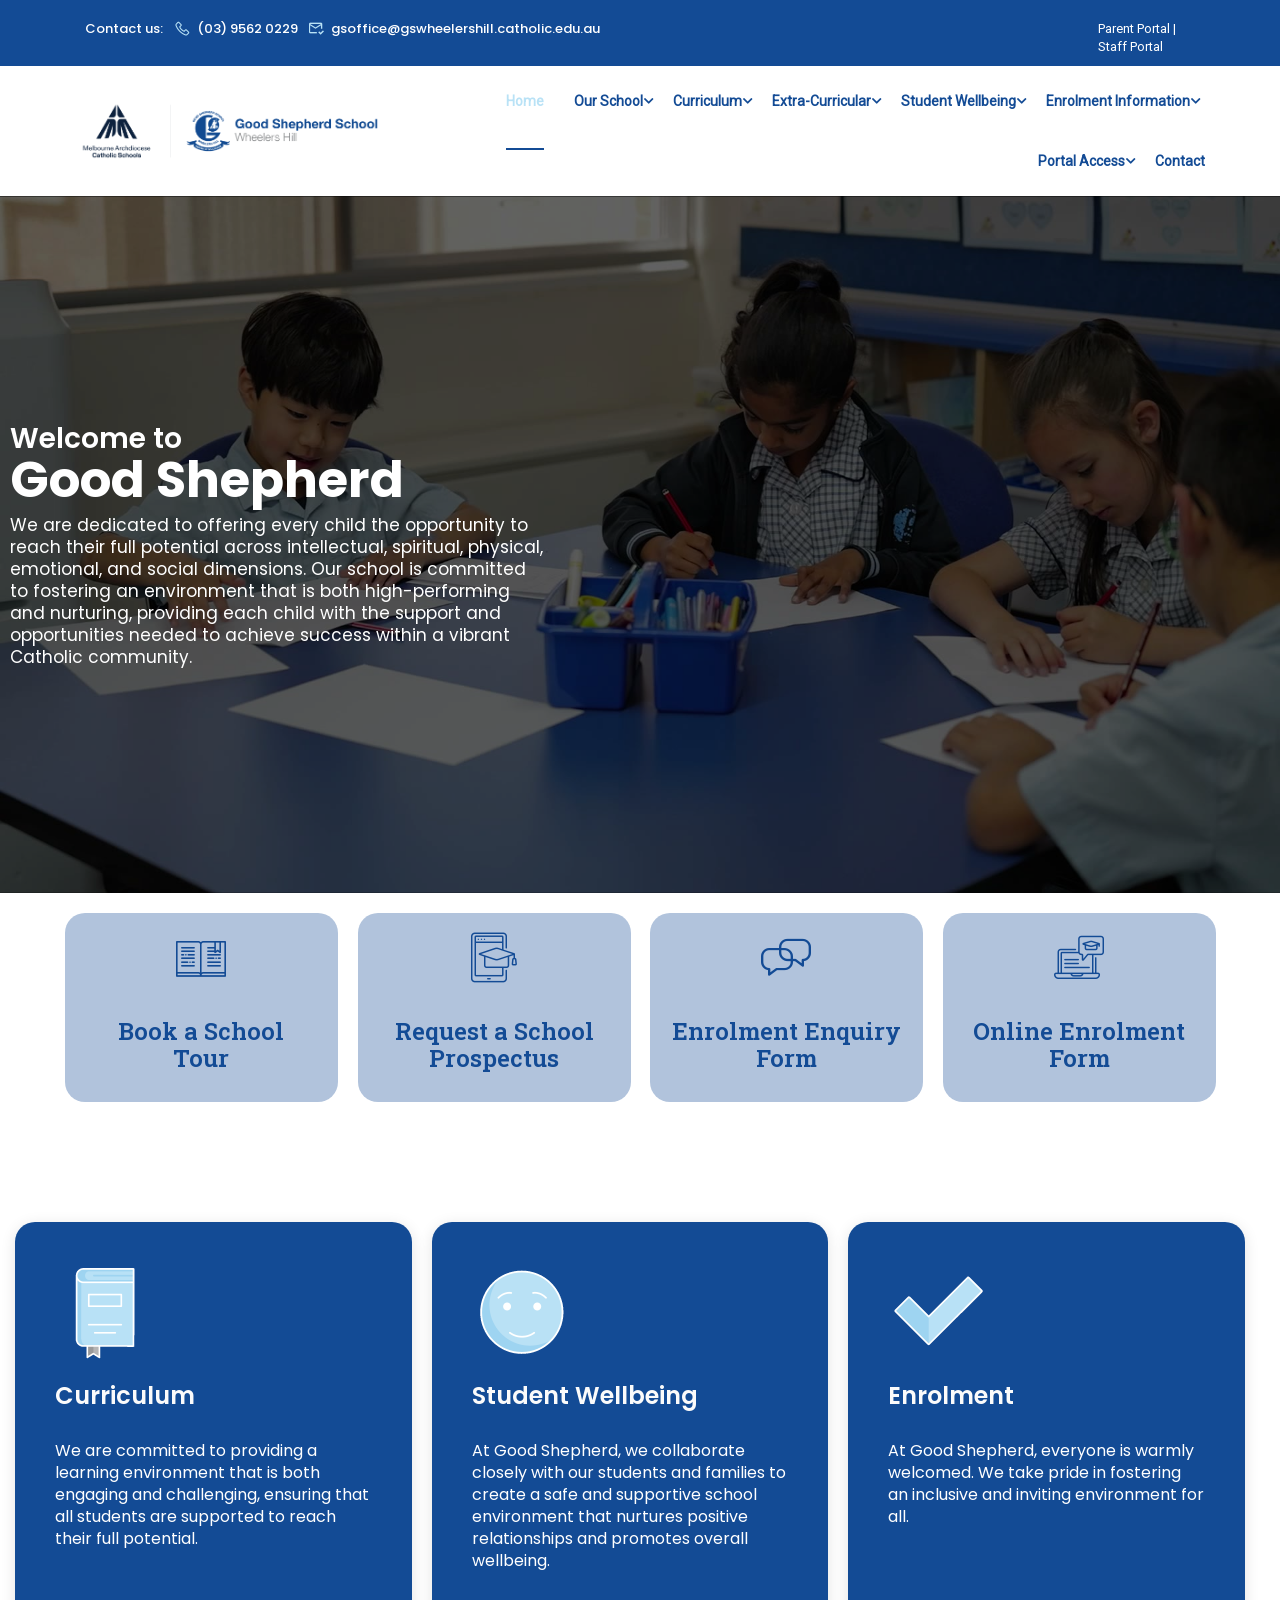
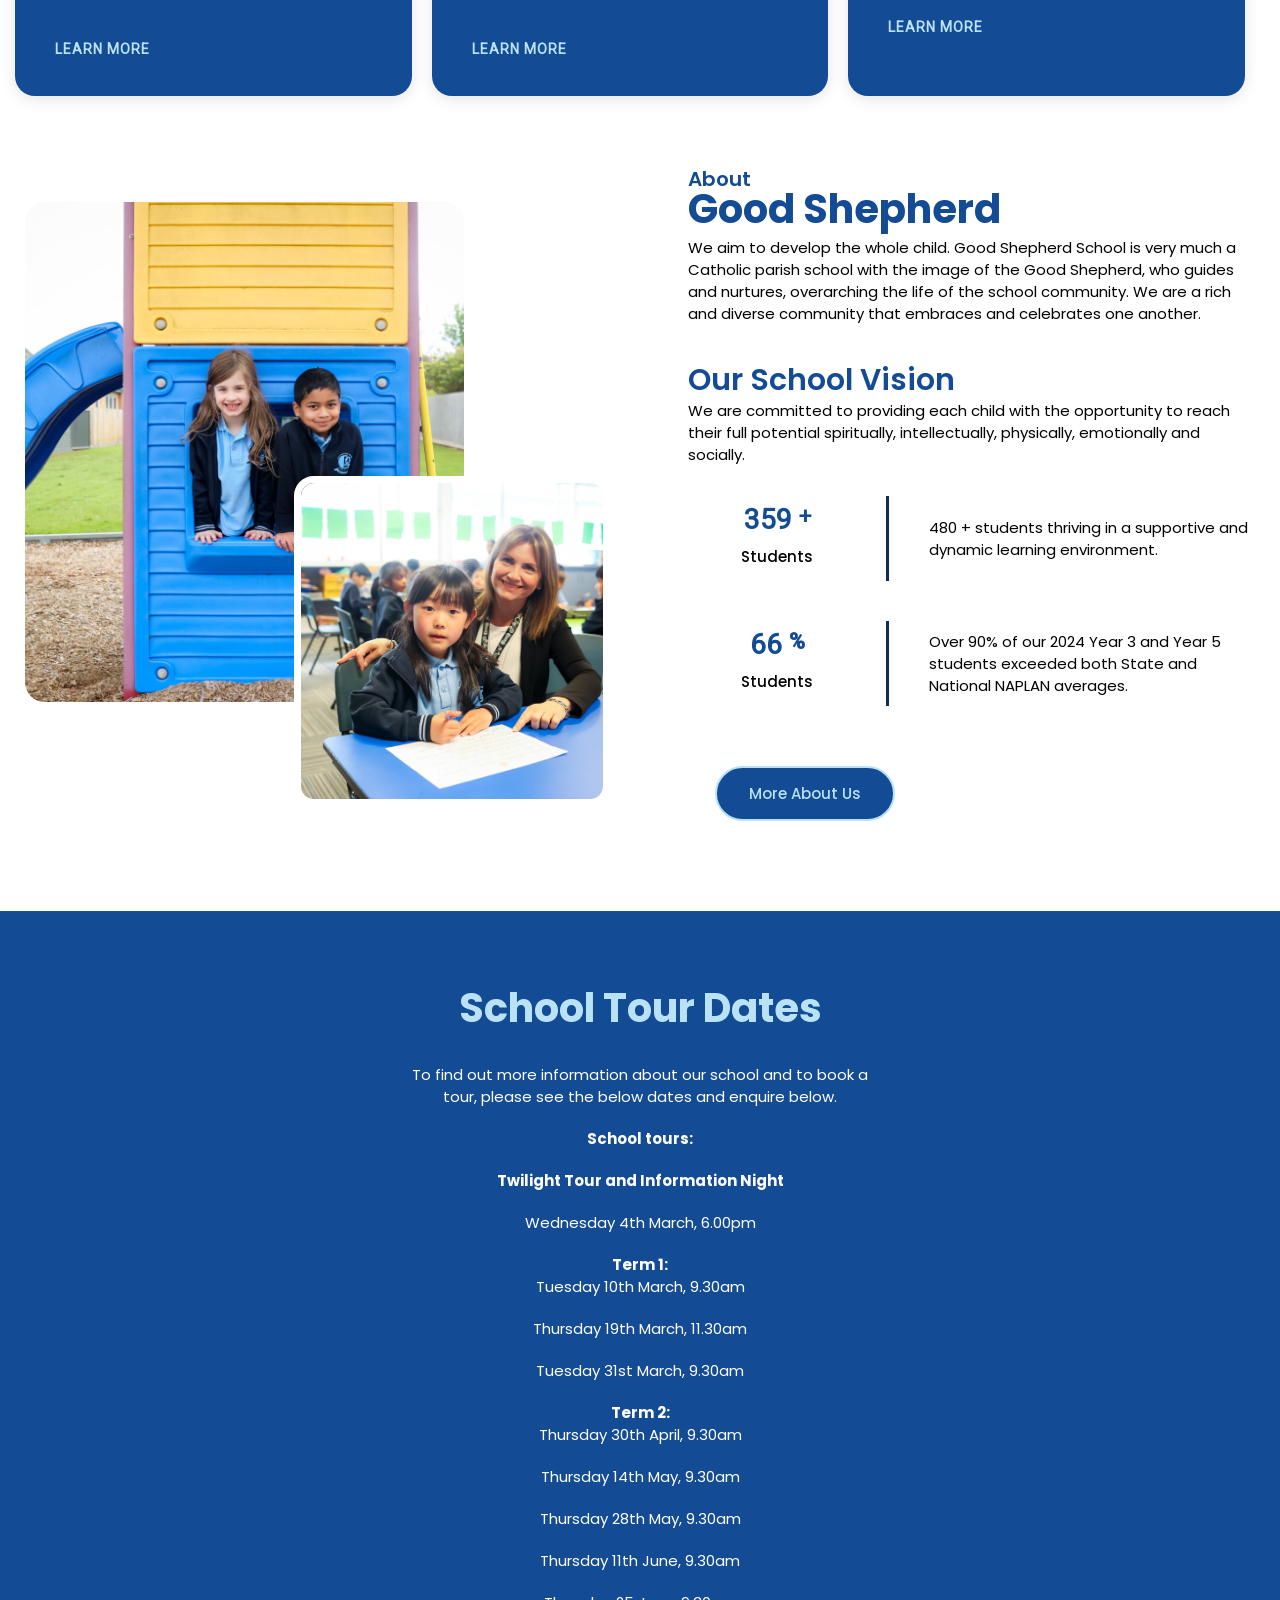
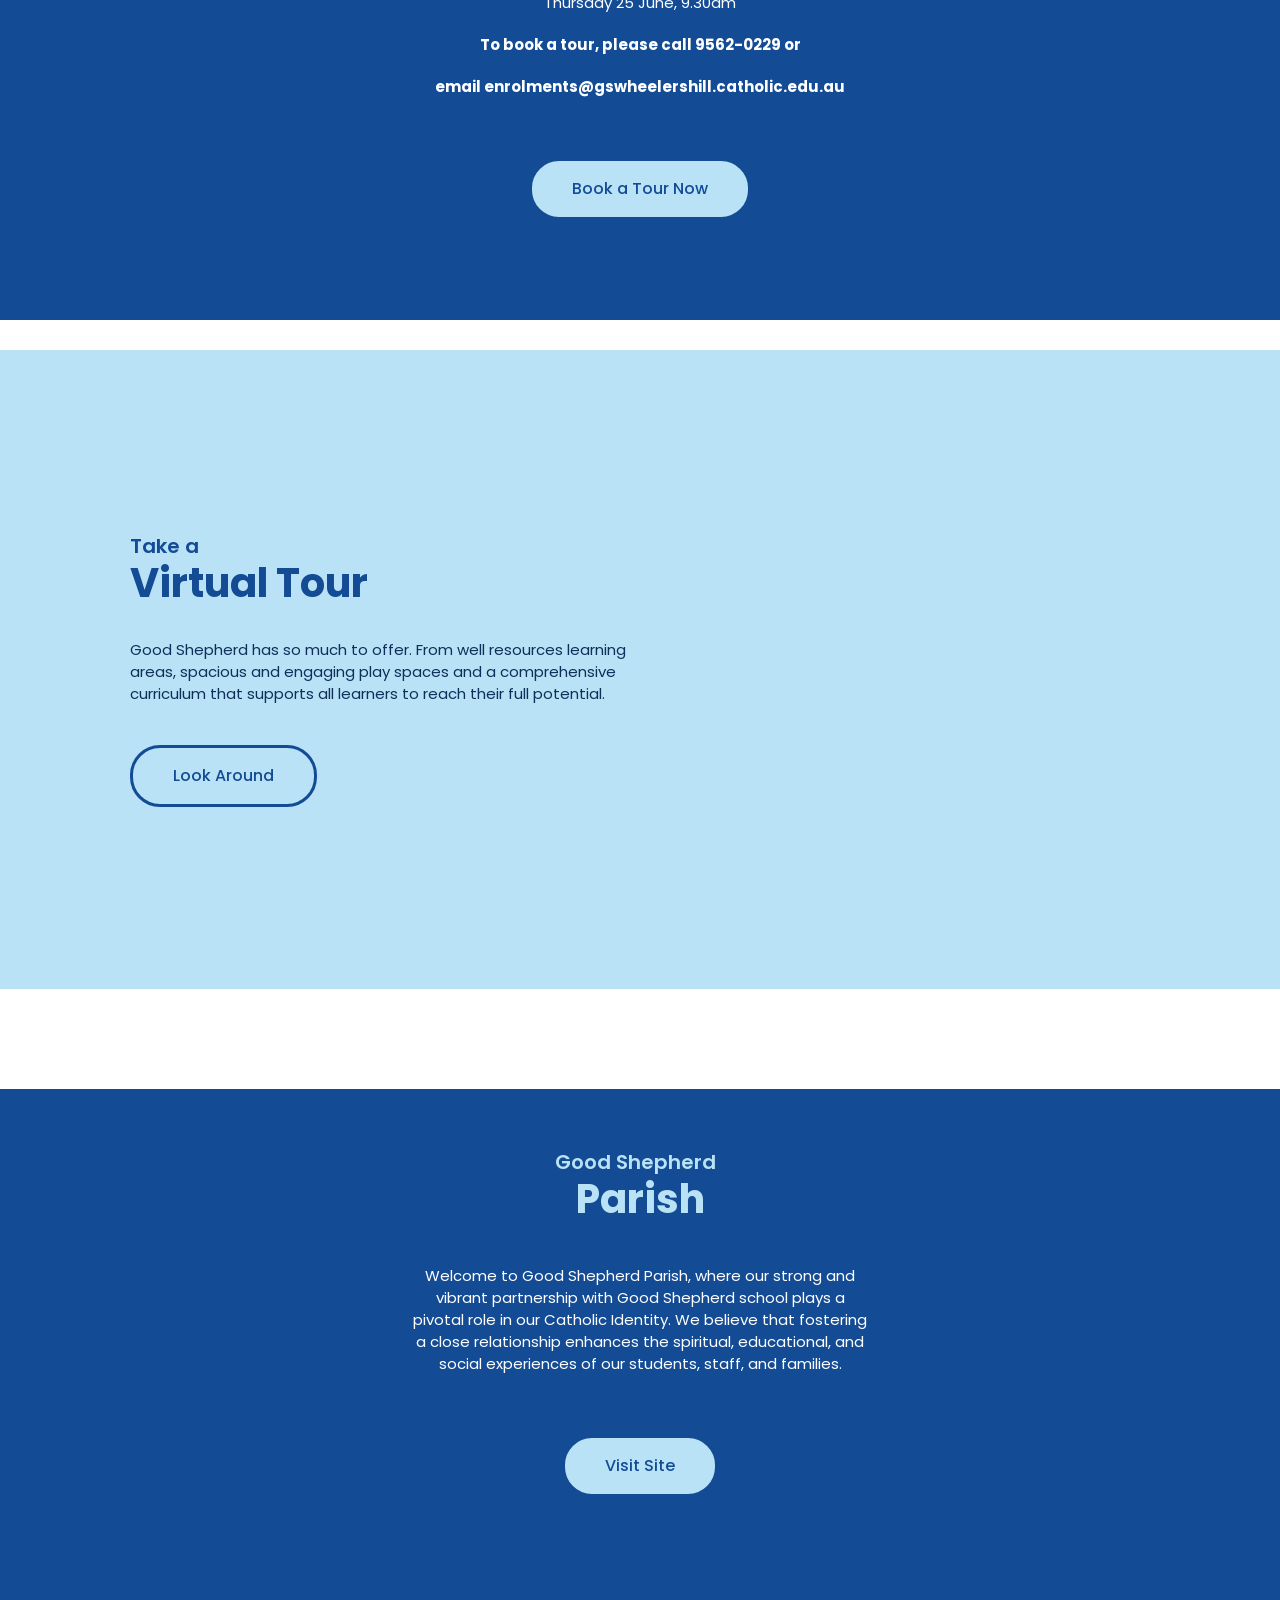
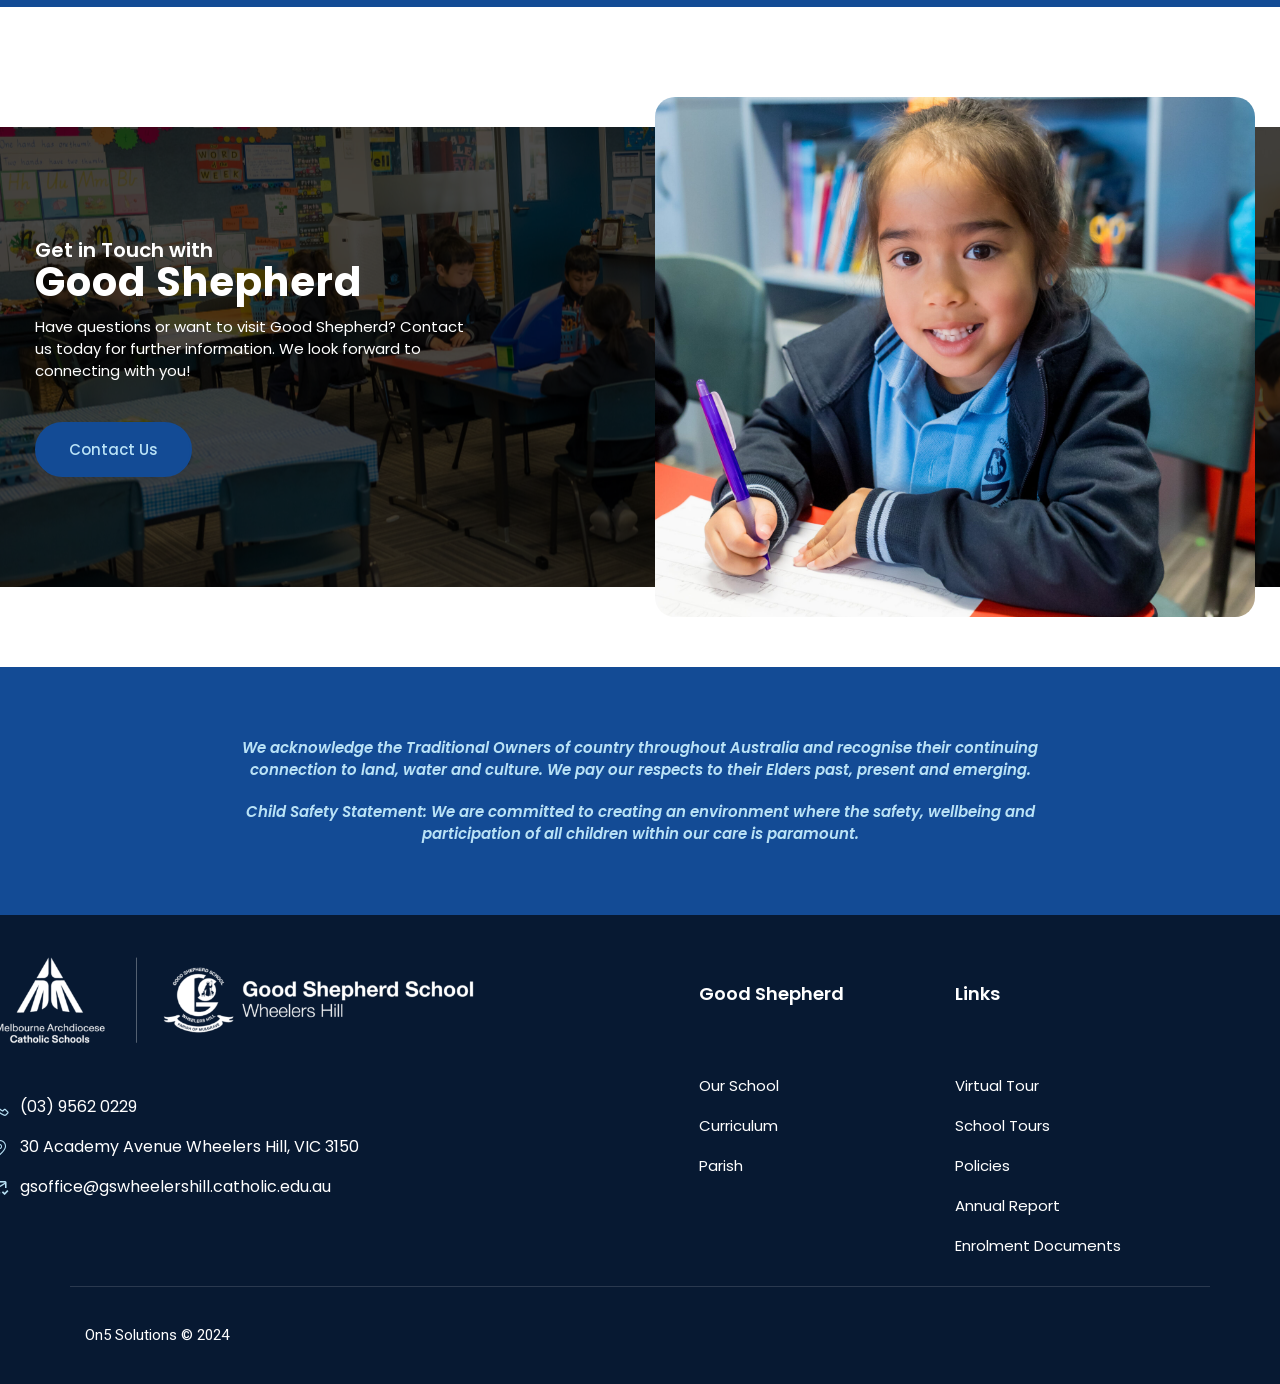
==== commit 54f79422: "Point On5 Solutions footer credit + Visit Site button to on5.io Co-Authored-By: Claude Sonnet 4.6 <n" ====
--- a/index.html
+++ b/index.html
@@ -508,7 +508,7 @@
  /* <![CDATA[ */
  var ajaxurl = "#/admin-ajax.php"
  /* ]]> */
- } </script><style id="static-homepage-video-fix">.elementor-background-video-container{overflow:hidden}.elementor-4519 .elementor-element.elementor-element-57ba9ac,.elementor-4519 .elementor-element.elementor-element-7548f7e{background-image:url("assets/downloaded/Homepage-Video-Banner_UPDATED-poster.jpg");background-size:cover;background-position:center}.elementor-background-video-hosted{position:absolute;inset:0;width:100%!important;height:100%!important;object-fit:cover}</style></head><body class="home wp-singular page-template page-template-elementor_header_footer page page-id-4519 wp-embed-responsive wp-theme-eduma edufu-core-activate not-logged-in jkit-color-scheme thim-body-preload bg-boxed-image thim-popup-feature learnpress-v4 fixloader eduma elementor-default elementor-template-full-width elementor-kit-8941 elementor-page elementor-page-4519" id="thim-body"><div id="preload"><div class="cssload-loader-style-1"><div class="cssload-inner cssload-one"></div><div class="cssload-inner cssload-two"></div><div class="cssload-inner cssload-three"></div></div></div> <!-- Mobile Menu--><div class="mobile-menu-wrapper"><div class="mobile-menu-inner"><div class="icon-wrapper"><div class="icon-menu-back" data-close="">Back<span></span></div><div class="menu-mobile-effect navbar-toggle close-icon" data-effect="mobile-effect"> <span class="icon-bar"></span> <span class="icon-bar"></span> <span class="icon-bar"></span></div></div><nav class="mobile-menu-container mobile-effect"><ul class="nav navbar-nav"><li id="menu-item-16579" class="menu-item menu-item-type-post_type menu-item-object-page menu-item-home current-menu-item page_item page-item-4519 current_page_item menu-item-16579"><a href="./" aria-current="page">Home</a></li><li id="menu-item-16244" class="menu-item menu-item-type-post_type menu-item-object-page menu-item-has-children menu-item-16244"><a href="our-school">Our School</a><ul class="sub-menu"><li id="menu-item-17211" class="menu-item menu-item-type-custom menu-item-object-custom menu-item-17211"><a href="our-school#pri-wel">Principal Welcome</a></li><li id="menu-item-17215" class="menu-item menu-item-type-custom menu-item-object-custom menu-item-17215"><a href="our-school#vis-sta">Vision Statement</a></li><li id="menu-item-17216" class="menu-item menu-item-type-custom menu-item-object-custom menu-item-17216"><a href="our-school#policies">Policies</a></li><li id="menu-item-17217" class="menu-item menu-item-type-custom menu-item-object-custom menu-item-17217"><a href="our-school#ann-rep">Annual Report to the Community</a></li><li id="menu-item-18279" class="menu-item menu-item-type-custom menu-item-object-custom menu-item-18279"><a href="our-school#events">Events</a></li><li id="menu-item-17218" class="menu-item menu-item-type-custom menu-item-object-custom menu-item-17218"><a href="our-school#sec-sch">Catholic Secondary School Partnerships</a></li></ul></li><li id="menu-item-16783" class="menu-item menu-item-type-post_type menu-item-object-page menu-item-has-children menu-item-16783"><a href="curriculum">Curriculum</a><ul class="sub-menu"><li id="menu-item-17222" class="menu-item menu-item-type-custom menu-item-object-custom menu-item-17222"><a href="curriculum#reg-edu">Religious Education</a></li><li id="menu-item-17224" class="menu-item menu-item-type-custom menu-item-object-custom menu-item-17224"><a href="curriculum#english">English</a></li><li id="menu-item-17225" class="menu-item menu-item-type-custom menu-item-object-custom menu-item-17225"><a href="curriculum#math">Mathematics</a></li><li id="menu-item-17226" class="menu-item menu-item-type-custom menu-item-object-custom menu-item-17226"><a href="curriculum#stem">Inquiry Learning</a></li><li id="menu-item-17227" class="menu-item menu-item-type-custom menu-item-object-custom menu-item-17227"><a href="curriculum#stem">STEM</a></li><li id="menu-item-17228" class="menu-item menu-item-type-custom menu-item-object-custom menu-item-17228"><a href="curriculum#mandarin">Languages-Mandarin</a></li><li id="menu-item-17229" class="menu-item menu-item-type-custom menu-item-object-custom menu-item-17229"><a href="curriculum#arts">The Arts</a></li><li id="menu-item-17230" class="menu-item menu-item-type-custom menu-item-object-custom menu-item-17230"><a href="curriculum#sports">Physical Education and Sport</a></li><li id="menu-item-17231" class="menu-item menu-item-type-custom menu-item-object-custom menu-item-17231"><a href="curriculum#int-pro">Intervention Programs</a></li><li id="menu-item-17232" class="menu-item menu-item-type-custom menu-item-object-custom menu-item-17232"><a href="curriculum#int-pro">Extension Programs</a></li></ul></li><li id="menu-item-16782" class="menu-item menu-item-type-post_type menu-item-object-page menu-item-has-children menu-item-16782"><a href="extra-curricular">Extra-Curricular</a><ul class="sub-menu"><li id="menu-item-17236" class="menu-item menu-item-type-custom menu-item-object-custom menu-item-17236"><a href="extra-curricular#choir">Choir</a></li><li id="menu-item-17237" class="menu-item menu-item-type-custom menu-item-object-custom menu-item-17237"><a href="extra-curricular#band">Band</a></li><li id="menu-item-17238" class="menu-item menu-item-type-custom menu-item-object-custom menu-item-17238"><a href="extra-curricular#chess">Chess</a></li><li id="menu-item-17239" class="menu-item menu-item-type-custom menu-item-object-custom menu-item-17239"><a href="extra-curricular#instrumental">Instrumental</a></li><li id="menu-item-17240" class="menu-item menu-item-type-custom menu-item-object-custom menu-item-17240"><a href="extra-curricular#gsnc">GSNC</a></li></ul></li><li id="menu-item-16781" class="menu-item menu-item-type-post_type menu-item-object-page menu-item-has-children menu-item-16781"><a href="wellbeing">Student Wellbeing</a><ul class="sub-menu"><li id="menu-item-17245" class="menu-item menu-item-type-custom menu-item-object-custom menu-item-17245"><a href="wellbeing#stu-well">Student Wellbeing</a></li><li id="menu-item-17246" class="menu-item menu-item-type-custom menu-item-object-custom menu-item-17246"><a href="wellbeing#stu-voice">Student Voice</a></li></ul></li><li id="menu-item-17631" class="menu-item menu-item-type-post_type menu-item-object-page menu-item-has-children menu-item-17631"><a href="enrolment">Enrolment Information</a><ul class="sub-menu"><li id="menu-item-17713" class="menu-item menu-item-type-custom menu-item-object-custom menu-item-17713"><a href="enrolment#sch-tour">School Tours</a></li><li id="menu-item-17714" class="menu-item menu-item-type-custom menu-item-object-custom menu-item-17714"><a href="enrolment#vir-tour">Virtual Tour</a></li><li id="menu-item-17715" class="menu-item menu-item-type-custom menu-item-object-custom menu-item-17715"><a href="enrolment#det-enrol">How to enrol</a></li><li id="menu-item-17722" class="menu-item menu-item-type-custom menu-item-object-custom menu-item-17722"><a href="enrolment#form-enrol">Enrolment form</a></li><li id="menu-item-17717" class="menu-item menu-item-type-custom menu-item-object-custom menu-item-17717"><a href="enrolment#when-apply">When To Apply?</a></li><li id="menu-item-17718" class="menu-item menu-item-type-custom menu-item-object-custom menu-item-17718"><a href="enrolment#doc-enrol">Enrolment Documents</a></li><li id="menu-item-19304" class="menu-item menu-item-type-custom menu-item-object-custom menu-item-19304"><a href="enrolment#iprf">Prospectus</a></li><li id="menu-item-19308" class="menu-item menu-item-type-custom menu-item-object-custom menu-item-19308"><a href="enrolment#votp">Enrolment Enquiry</a></li><li id="menu-item-19309" class="menu-item menu-item-type-custom menu-item-object-custom menu-item-19309"><a href="enrolment#enrol-form-new">Apply Now</a></li></ul></li><li id="menu-item-17629" class="menu-item menu-item-type-post_type menu-item-object-page menu-item-has-children menu-item-17629"><a href="portal-access">Portal Access</a><ul class="sub-menu"><li id="menu-item-17726" class="menu-item menu-item-type-custom menu-item-object-custom menu-item-17726"><a href="portal-access#p-portal">Parent Portal Access</a></li><li id="menu-item-17727" class="menu-item menu-item-type-custom menu-item-object-custom menu-item-17727"><a href="portal-access#s-portal">Staff Portal Access</a></li></ul></li><li id="menu-item-17731" class="menu-item menu-item-type-post_type menu-item-object-page menu-item-17731"><a href="contact">Contact</a></li></ul></nav></div></div><div id="wrapper-container" class="wrapper-container"><div class="content-pusher"><header id="masthead" class="site-header affix-top bg-custom-sticky sticky-header header_default header_v1"><div id="toolbar" class="toolbar"><div class="header_full"><div class="row"><div class="col-sm-12"><div class="toolbar-container"> <style id="elementor-post-9335">.elementor-9335 .elementor-element.elementor-element-ea06a99{--display:flex;--flex-direction:row;--container-widget-width:initial;--container-widget-height:100%;--container-widget-flex-grow:1;--container-widget-align-self:stretch;--flex-wrap-mobile:wrap;--gap:0px 0px;--row-gap:0px;--column-gap:0px;--margin-top:0px;--margin-bottom:0px;--margin-left:-25px;--margin-right:-120px;--padding-top:0px;--padding-bottom:0px;--padding-left:0px;--padding-right:0px;}.elementor-9335 .elementor-element.elementor-element-5c29d5f{--display:flex;--flex-direction:column;--container-widget-width:100%;--container-widget-height:initial;--container-widget-flex-grow:0;--container-widget-align-self:initial;--flex-wrap-mobile:wrap;}.elementor-9335 .elementor-element.elementor-element-5c29d5f.e-con{--flex-grow:0;--flex-shrink:0;}.elementor-9335 .elementor-element.elementor-element-b9a364a{width:var( --container-widget-width, 116.703% );max-width:116.703%;--container-widget-width:116.703%;--container-widget-flex-grow:0;}.elementor-9335 .elementor-element.elementor-element-b9a364a.elementor-element{--flex-grow:0;--flex-shrink:0;}.elementor-9335 .elementor-element.elementor-element-b9a364a .thim-header-info {margin:0;}.elementor-9335 .elementor-element.elementor-element-b9a364a .thim-header-info > li {display:inline-block;}.elementor-9335 .elementor-element.elementor-element-b9a364a .thim-header-info{text-align:left;}.elementor-9335 .elementor-element.elementor-element-b9a364a .thim-header-info > li{margin:0px 10px 0px 0px;}.elementor-9335 .elementor-element.elementor-element-b9a364a .thim-header-info > li > a,.elementor-9335 .elementor-element.elementor-element-b9a364a .thim-header-info > li{font-family:"Poppins", Sans-serif;font-size:13px;font-weight:500;}.elementor-9335 .elementor-element.elementor-element-b9a364a .thim-header-info > li i{color:var( --e-global-color-secondary );font-size:14px;}.elementor-9335 .elementor-element.elementor-element-b9a364a .thim-header-info > li svg path{stroke:var( --e-global-color-secondary );fill:var( --e-global-color-secondary );}.elementor-9335 .elementor-element.elementor-element-b9a364a .thim-header-info > li:hover i{color:var( --e-global-color-accent );}.elementor-9335 .elementor-element.elementor-element-b9a364a .thim-header-info > li:hover svg path{stroke:var( --e-global-color-accent );fill:var( --e-global-color-accent );}.elementor-9335 .elementor-element.elementor-element-b9a364a .thim-header-info > li svg{max-width:14px;height:auto;}body:not(.rtl) .elementor-9335 .elementor-element.elementor-element-b9a364a .thim-header-info > li i,body:not(.rtl) .elementor-9335 .elementor-element.elementor-element-b9a364a .thim-header-info > li svg{margin-right:3px;}body.rtl .elementor-9335 .elementor-element.elementor-element-b9a364a .thim-header-info > li i,body.rtl .elementor-9335 .elementor-element.elementor-element-b9a364a .thim-header-info > li svg{margin-left:3px;}.elementor-9335 .elementor-element.elementor-element-b9a364a .thim-header-info > li .focused-text{font-family:"Poppins", Sans-serif;}.elementor-9335 .elementor-element.elementor-element-9a40dc5{--display:flex;--flex-direction:column;--container-widget-width:100%;--container-widget-height:initial;--container-widget-flex-grow:0;--container-widget-align-self:initial;--flex-wrap-mobile:wrap;--margin-top:010px;--margin-bottom:0px;--margin-left:0px;--margin-right:0px;--padding-top:0px;--padding-bottom:0px;--padding-left:60px;--padding-right:0px;}.elementor-9335 .elementor-element.elementor-element-eedee64 > .elementor-widget-container{margin:0px 0px 0px 60px;padding:0px 0px 0px 0px;}@media(max-width:1024px){.elementor-9335 .elementor-element.elementor-element-b9a364a .thim-header-info > li{margin:0px 0px 0px 0px;}.elementor-9335 .elementor-element.elementor-element-b9a364a .thim-header-info > li > a,.elementor-9335 .elementor-element.elementor-element-b9a364a .thim-header-info > li{font-size:0px;}body:not(.rtl) .elementor-9335 .elementor-element.elementor-element-b9a364a .thim-header-info > li i,body:not(.rtl) .elementor-9335 .elementor-element.elementor-element-b9a364a .thim-header-info > li svg{margin-right:20px;}body.rtl .elementor-9335 .elementor-element.elementor-element-b9a364a .thim-header-info > li i,body.rtl .elementor-9335 .elementor-element.elementor-element-b9a364a .thim-header-info > li svg{margin-left:20px;}}@media(min-width:768px){.elementor-9335 .elementor-element.elementor-element-ea06a99{--content-width:1600px;}.elementor-9335 .elementor-element.elementor-element-5c29d5f{--width:79.953%;}.elementor-9335 .elementor-element.elementor-element-9a40dc5{--width:50%;}}@media(max-width:767px){.elementor-9335 .elementor-element.elementor-element-ea06a99{--flex-wrap:wrap;--margin-top:0px;--margin-bottom:0px;--margin-left:0px;--margin-right:0px;--padding-top:0px;--padding-bottom:0px;--padding-left:0px;--padding-right:0px;}.elementor-9335 .elementor-element.elementor-element-5c29d5f{--padding-top:0px;--padding-bottom:0px;--padding-left:0px;--padding-right:0px;}.elementor-9335 .elementor-element.elementor-element-b9a364a{width:var( --container-widget-width, 201.6px );max-width:201.6px;--container-widget-width:201.6px;--container-widget-flex-grow:0;}.elementor-9335 .elementor-element.elementor-element-b9a364a > .elementor-widget-container{margin:0px 0px 0px 5px;}.elementor-9335 .elementor-element.elementor-element-9a40dc5{--margin-top:0px;--margin-bottom:0px;--margin-left:0px;--margin-right:0px;--padding-top:0px;--padding-bottom:0px;--padding-left:0px;--padding-right:0px;}.elementor-9335 .elementor-element.elementor-element-eedee64 > .elementor-widget-container{margin:-17px 0px 0px 265px;padding:0px 0px 0px 0px;}}</style><aside id="text-1210020" class="widget widget_text"><div class="textwidget"><div data-elementor-type="wp-post" data-elementor-id="9335" class="elementor elementor-9335" data-elementor-post-type="thim_elementor_kit"><div class="elementor-element elementor-element-ea06a99 e-flex e-con-boxed e-con e-parent" data-id="ea06a99" data-element_type="container" data-e-type="container"><div class="e-con-inner"><div class="elementor-element elementor-element-5c29d5f e-con-full e-flex e-con e-child" data-id="5c29d5f" data-element_type="container" data-e-type="container"><div class="elementor-element elementor-element-b9a364a elementor-widget-mobile__width-initial elementor-widget__width-initial elementor-widget elementor-widget-thim-ekits-header-info" data-id="b9a364a" data-element_type="widget" data-e-type="widget" data-widget_type="thim-ekits-header-info.default"><div class="elementor-widget-container"><div class="header-info-swapper"><ul class="thim-header-info"><li> Contact us:</li><li> <a href="tel:+61395620229"> <span> <i aria-hidden="true" class="tk tk-phone"></i> </span> <span data-pp="global.phoneDisplay">(03) 9562 0229</span> </a></li><li> <a href="mailto:gsoffice@gswheelershill.catholic.edu.au"> <span> <i aria-hidden="true" class="tk tk-envelope"></i> </span> gsoffice@gswheelershill.catholic.edu.au </a></li></ul></div></div></div></div><div class="elementor-element elementor-element-9a40dc5 e-con-full e-flex e-con e-child" data-id="9a40dc5" data-element_type="container" data-e-type="container"><div class="elementor-element elementor-element-eedee64 elementor-widget elementor-widget-html" data-id="eedee64" data-element_type="widget" data-e-type="widget" data-widget_type="html.default"><div class="elementor-widget-container"><div class="portal-login-tool-bar"> <a href="portal-access#p-portal" class="portal-login-tool-bar__link">Parent Portal</a> <span class="portal-login-tool-bar__separator">|</span> <a href="portal-access#s-portal">Staff Portal</a></div></div></div></div></div></div></div></div></aside></div></div></div></div></div><!--End/div#toolbar--> <!--<div class="main-menu"> --><div class="thim-nav-wrapper header_full"><div class="row"><div class="navigation col-sm-12"><div class="tm-table"><div class="width-logo table-cell sm-logo"> <a href="./" title="Good Shepherd Primary School - " rel="home" class="thim-logo"><img src="assets/downloaded/Good-Shepherd-Horizontal-lock-up-COLOUR-1-42a377de84.png" alt="Good Shepherd Primary School" width="auto" height="auto" data-sticky="assets/downloaded/Good-Shepherd-Horizontal-lock-up-COLOUR-1-42a377de84.png"></a></div><nav class="width-navigation table-cell table-right"><ul class="nav navbar-nav menu-main-menu thim-ekits-menu__nav"><li class="menu-item menu-item-type-post_type menu-item-object-page menu-item-home current-menu-item page_item page-item-4519 current_page_item menu-item-16579"><a href="./" aria-current="page">Home</a></li><li class="menu-item menu-item-type-post_type menu-item-object-page menu-item-has-children menu-item-16244"><a href="our-school">Our School</a><ul class="sub-menu"><li class="menu-item menu-item-type-custom menu-item-object-custom menu-item-17211"><a href="our-school#pri-wel">Principal Welcome</a></li><li class="menu-item menu-item-type-custom menu-item-object-custom menu-item-17215"><a href="our-school#vis-sta">Vision Statement</a></li><li class="menu-item menu-item-type-custom menu-item-object-custom menu-item-17216"><a href="our-school#policies">Policies</a></li><li class="menu-item menu-item-type-custom menu-item-object-custom menu-item-17217"><a href="our-school#ann-rep">Annual Report to the Community</a></li><li class="menu-item menu-item-type-custom menu-item-object-custom menu-item-18279"><a href="our-school#events">Events</a></li><li class="menu-item menu-item-type-custom menu-item-object-custom menu-item-17218"><a href="our-school#sec-sch">Catholic Secondary School Partnerships</a></li></ul></li><li class="menu-item menu-item-type-post_type menu-item-object-page menu-item-has-children menu-item-16783"><a href="curriculum">Curriculum</a><ul class="sub-menu"><li class="menu-item menu-item-type-custom menu-item-object-custom menu-item-17222"><a href="curriculum#reg-edu">Religious Education</a></li><li class="menu-item menu-item-type-custom menu-item-object-custom menu-item-17224"><a href="curriculum#english">English</a></li><li class="menu-item menu-item-type-custom menu-item-object-custom menu-item-17225"><a href="curriculum#math">Mathematics</a></li><li class="menu-item menu-item-type-custom menu-item-object-custom menu-item-17226"><a href="curriculum#stem">Inquiry Learning</a></li><li class="menu-item menu-item-type-custom menu-item-object-custom menu-item-17227"><a href="curriculum#stem">STEM</a></li><li class="menu-item menu-item-type-custom menu-item-object-custom menu-item-17228"><a href="curriculum#mandarin">Languages-Mandarin</a></li><li class="menu-item menu-item-type-custom menu-item-object-custom menu-item-17229"><a href="curriculum#arts">The Arts</a></li><li class="menu-item menu-item-type-custom menu-item-object-custom menu-item-17230"><a href="curriculum#sports">Physical Education and Sport</a></li><li class="menu-item menu-item-type-custom menu-item-object-custom menu-item-17231"><a href="curriculum#int-pro">Intervention Programs</a></li><li class="menu-item menu-item-type-custom menu-item-object-custom menu-item-17232"><a href="curriculum#int-pro">Extension Programs</a></li></ul></li><li class="menu-item menu-item-type-post_type menu-item-object-page menu-item-has-children menu-item-16782"><a href="extra-curricular">Extra-Curricular</a><ul class="sub-menu"><li class="menu-item menu-item-type-custom menu-item-object-custom menu-item-17236"><a href="extra-curricular#choir">Choir</a></li><li class="menu-item menu-item-type-custom menu-item-object-custom menu-item-17237"><a href="extra-curricular#band">Band</a></li><li class="menu-item menu-item-type-custom menu-item-object-custom menu-item-17238"><a href="extra-curricular#chess">Chess</a></li><li class="menu-item menu-item-type-custom menu-item-object-custom menu-item-17239"><a href="extra-curricular#instrumental">Instrumental</a></li><li class="menu-item menu-item-type-custom menu-item-object-custom menu-item-17240"><a href="extra-curricular#gsnc">GSNC</a></li></ul></li><li class="menu-item menu-item-type-post_type menu-item-object-page menu-item-has-children menu-item-16781"><a href="wellbeing">Student Wellbeing</a><ul class="sub-menu"><li class="menu-item menu-item-type-custom menu-item-object-custom menu-item-17245"><a href="wellbeing#stu-well">Student Wellbeing</a></li><li class="menu-item menu-item-type-custom menu-item-object-custom menu-item-17246"><a href="wellbeing#stu-voice">Student Voice</a></li></ul></li><li class="menu-item menu-item-type-post_type menu-item-object-page menu-item-has-children menu-item-17631"><a href="enrolment">Enrolment Information</a><ul class="sub-menu"><li class="menu-item menu-item-type-custom menu-item-object-custom menu-item-17713"><a href="enrolment#sch-tour">School Tours</a></li><li class="menu-item menu-item-type-custom menu-item-object-custom menu-item-17714"><a href="enrolment#vir-tour">Virtual Tour</a></li><li class="menu-item menu-item-type-custom menu-item-object-custom menu-item-17715"><a href="enrolment#det-enrol">How to enrol</a></li><li class="menu-item menu-item-type-custom menu-item-object-custom menu-item-17722"><a href="enrolment#form-enrol">Enrolment form</a></li><li class="menu-item menu-item-type-custom menu-item-object-custom menu-item-17717"><a href="enrolment#when-apply">When To Apply?</a></li><li class="menu-item menu-item-type-custom menu-item-object-custom menu-item-17718"><a href="enrolment#doc-enrol">Enrolment Documents</a></li><li class="menu-item menu-item-type-custom menu-item-object-custom menu-item-19304"><a href="enrolment#iprf">Prospectus</a></li><li class="menu-item menu-item-type-custom menu-item-object-custom menu-item-19308"><a href="enrolment#votp">Enrolment Enquiry</a></li><li class="menu-item menu-item-type-custom menu-item-object-custom menu-item-19309"><a href="enrolment#enrol-form-new">Apply Now</a></li></ul></li><li class="menu-item menu-item-type-post_type menu-item-object-page menu-item-has-children menu-item-17629"><a href="portal-access">Portal Access</a><ul class="sub-menu"><li class="menu-item menu-item-type-custom menu-item-object-custom menu-item-17726"><a href="portal-access#p-portal">Parent Portal Access</a></li><li class="menu-item menu-item-type-custom menu-item-object-custom menu-item-17727"><a href="portal-access#s-portal">Staff Portal Access</a></li></ul></li><li class="menu-item menu-item-type-post_type menu-item-object-page menu-item-17731"><a href="contact">Contact</a></li></ul></nav><div class="menu-mobile-effect navbar-toggle" data-effect="mobile-effect"> <span class="icon-bar"></span> <span class="icon-bar"></span> <span class="icon-bar"></span></div></div> <!--end .row--></div></div></div></header><div id="main-content"><div data-elementor-type="wp-post" data-elementor-id="4519" class="elementor elementor-4519" data-elementor-post-type="page"><div class="elementor-element elementor-element-57ba9ac elementor-hidden-tablet elementor-hidden-mobile e-flex e-con-boxed e-con e-parent" data-id="57ba9ac" data-element_type="container" data-e-type="container" data-settings="{&quot;background_background&quot;:&quot;video&quot;,&quot;background_video_link&quot;:&quot;assets\/downloaded\/Homepage-Video-Banner_UPDATED.mp4&quot;,&quot;background_video_start&quot;:0,&quot;animation&quot;:&quot;none&quot;}"><div class="e-con-inner"><div class="elementor-background-video-container elementor-hidden-mobile"><video class="elementor-background-video-hosted" role="presentation" autoplay muted playsinline loop preload="auto" poster="assets/downloaded/Homepage-Video-Banner_UPDATED-poster.jpg" src="assets/downloaded/Homepage-Video-Banner_UPDATED.mp4"><source src="assets/downloaded/Homepage-Video-Banner_UPDATED.mp4" type="video/mp4"></video></div><div class="elementor-element elementor-element-9e7f535 animated-slow elementor-invisible elementor-widget elementor-widget-heading" data-id="9e7f535" data-element_type="widget" data-e-type="widget" data-settings="{&quot;_animation&quot;:&quot;slideInLeft&quot;}" data-widget_type="heading.default"><div class="elementor-widget-container"><h2 class="elementor-heading-title elementor-size-default" data-pp="pages.home.s0">Welcome to</h2></div></div><div class="elementor-element elementor-element-edec581 animated-slow elementor-invisible elementor-widget elementor-widget-heading" data-id="edec581" data-element_type="widget" data-e-type="widget" data-settings="{&quot;_animation&quot;:&quot;slideInLeft&quot;}" data-widget_type="heading.default"><div class="elementor-widget-container"><h2 class="elementor-heading-title elementor-size-default">Good Shepherd</h2></div></div><div class="elementor-element elementor-element-12e3127 elementor-hidden-mobile animated-slow elementor-invisible elementor-widget elementor-widget-heading" data-id="12e3127" data-element_type="widget" data-e-type="widget" data-settings="{&quot;_animation&quot;:&quot;slideInLeft&quot;}" data-widget_type="heading.default"><div class="elementor-widget-container"><h2 class="elementor-heading-title elementor-size-default">We are dedicated to offering every child the opportunity to reach their full potential across intellectual, spiritual, physical, emotional, and social dimensions. Our school is committed to fostering an environment that is both high-performing and nurturing, providing each child with the support and opportunities needed to achieve success within a vibrant Catholic community.</h2></div></div><div class="elementor-element elementor-element-bfa1379 elementor-hidden-desktop animated-slow elementor-invisible elementor-widget elementor-widget-heading" data-id="bfa1379" data-element_type="widget" data-e-type="widget" data-settings="{&quot;_animation&quot;:&quot;slideInLeft&quot;}" data-widget_type="heading.default"><div class="elementor-widget-container"><h2 class="elementor-heading-title elementor-size-default" data-pp="pages.home.s1">We are committed to providing each child with the opportunity to reach their full potential intellectually, spiritually, physically, emotionally and socially.</h2></div></div></div></div><div class="elementor-element elementor-element-7548f7e elementor-hidden-desktop e-flex e-con-boxed e-con e-parent" data-id="7548f7e" data-element_type="container" data-e-type="container" data-settings="{&quot;background_background&quot;:&quot;video&quot;,&quot;background_video_link&quot;:&quot;assets\/downloaded\/Homepage-Video-Banner_UPDATED.mp4&quot;,&quot;background_video_start&quot;:0,&quot;background_play_on_mobile&quot;:&quot;yes&quot;}"><div class="e-con-inner"><div class="elementor-background-video-container"><video class="elementor-background-video-hosted" role="presentation" autoplay muted playsinline loop preload="auto" poster="assets/downloaded/Homepage-Video-Banner_UPDATED-poster.jpg" src="assets/downloaded/Homepage-Video-Banner_UPDATED.mp4"><source src="assets/downloaded/Homepage-Video-Banner_UPDATED.mp4" type="video/mp4"></video></div><div class="elementor-element elementor-element-7eb9b48 animated-slow elementor-invisible elementor-widget elementor-widget-heading" data-id="7eb9b48" data-element_type="widget" data-e-type="widget" data-settings="{&quot;_animation&quot;:&quot;slideInLeft&quot;}" data-widget_type="heading.default"><div class="elementor-widget-container"><h2 class="elementor-heading-title elementor-size-default" data-pp="pages.home.s0">Welcome to</h2></div></div><div class="elementor-element elementor-element-d4c479b animated-slow elementor-invisible elementor-widget elementor-widget-heading" data-id="d4c479b" data-element_type="widget" data-e-type="widget" data-settings="{&quot;_animation&quot;:&quot;slideInLeft&quot;}" data-widget_type="heading.default"><div class="elementor-widget-container"><h2 class="elementor-heading-title elementor-size-default">Good Shepherd</h2></div></div><div class="elementor-element elementor-element-60890b9 elementor-hidden-mobile animated-slow elementor-invisible elementor-widget elementor-widget-heading" data-id="60890b9" data-element_type="widget" data-e-type="widget" data-settings="{&quot;_animation&quot;:&quot;slideInLeft&quot;}" data-widget_type="heading.default"><div class="elementor-widget-container"><h2 class="elementor-heading-title elementor-size-default" data-pp="pages.home.s1">We are committed to providing each child with the opportunity to reach their full potential intellectually, spiritually, physically, emotionally and socially.</h2></div></div><div class="elementor-element elementor-element-ec2f60b elementor-hidden-desktop animated-slow elementor-invisible elementor-widget elementor-widget-heading" data-id="ec2f60b" data-element_type="widget" data-e-type="widget" data-settings="{&quot;_animation&quot;:&quot;slideInLeft&quot;}" data-widget_type="heading.default"><div class="elementor-widget-container"><h2 class="elementor-heading-title elementor-size-default" data-pp="pages.home.s1">We are committed to providing each child with the opportunity to reach their full potential intellectually, spiritually, physically, emotionally and socially.</h2></div></div></div></div><div class="elementor-element elementor-element-fafefeb e-flex e-con-boxed e-con e-parent" data-id="fafefeb" data-element_type="container" data-e-type="container"><div class="e-con-inner"><div class="elementor-element elementor-element-14b7039 e-con-full e-flex e-con e-child" data-id="14b7039" data-element_type="container" data-e-type="container"><div class="elementor-element elementor-element-b85cc56 e-transform elementor-view-default elementor-position-block-start elementor-mobile-position-block-start elementor-widget elementor-widget-icon-box" data-id="b85cc56" data-element_type="widget" data-e-type="widget" data-settings="{&quot;_transform_scale_effect_hover&quot;:{&quot;unit&quot;:&quot;px&quot;,&quot;size&quot;:1.05,&quot;sizes&quot;:[]},&quot;_transform_scale_effect_hover_tablet&quot;:{&quot;unit&quot;:&quot;px&quot;,&quot;size&quot;:&quot;&quot;,&quot;sizes&quot;:[]},&quot;_transform_scale_effect_hover_mobile&quot;:{&quot;unit&quot;:&quot;px&quot;,&quot;size&quot;:&quot;&quot;,&quot;sizes&quot;:[]}}" data-widget_type="icon-box.default"><div class="elementor-widget-container"><div class="elementor-icon-box-wrapper"><div class="elementor-icon-box-icon"> <a href="enrolment#std-form" class="elementor-icon" tabindex="-1" aria-label="Book a School &lt;br&gt;Tour"> <i aria-hidden="true" class="jki jki-open-book1-light"></i> </a></div><div class="elementor-icon-box-content"><h3 class="elementor-icon-box-title"> <a href="enrolment#std-form" > Book a School <br>Tour </a></h3></div></div></div></div></div><div class="elementor-element elementor-element-80e9aac e-con-full e-flex e-con e-child" data-id="80e9aac" data-element_type="container" data-e-type="container"><div class="elementor-element elementor-element-ae98086 e-transform elementor-view-default elementor-position-block-start elementor-mobile-position-block-start elementor-widget elementor-widget-icon-box" data-id="ae98086" data-element_type="widget" data-e-type="widget" data-settings="{&quot;_transform_scale_effect_hover&quot;:{&quot;unit&quot;:&quot;px&quot;,&quot;size&quot;:1.05,&quot;sizes&quot;:[]},&quot;_transform_scale_effect_hover_tablet&quot;:{&quot;unit&quot;:&quot;px&quot;,&quot;size&quot;:&quot;&quot;,&quot;sizes&quot;:[]},&quot;_transform_scale_effect_hover_mobile&quot;:{&quot;unit&quot;:&quot;px&quot;,&quot;size&quot;:&quot;&quot;,&quot;sizes&quot;:[]}}" data-widget_type="icon-box.default"><div class="elementor-widget-container"><div class="elementor-icon-box-wrapper"><div class="elementor-icon-box-icon"> <a href="enrolment#iprf" class="elementor-icon" tabindex="-1" aria-label="Request a School Prospectus"> <i aria-hidden="true" class="tk tk-online-learning6"></i> </a></div><div class="elementor-icon-box-content"><h3 class="elementor-icon-box-title"> <a href="enrolment#iprf" > Request a School Prospectus </a></h3></div></div></div></div></div><div class="elementor-element elementor-element-30f9e67 e-con-full e-flex e-con e-child" data-id="30f9e67" data-element_type="container" data-e-type="container"><div class="elementor-element elementor-element-70b222c e-transform elementor-view-default elementor-position-block-start elementor-mobile-position-block-start elementor-widget elementor-widget-icon-box" data-id="70b222c" data-element_type="widget" data-e-type="widget" data-settings="{&quot;_transform_scale_effect_hover&quot;:{&quot;unit&quot;:&quot;px&quot;,&quot;size&quot;:1.05,&quot;sizes&quot;:[]},&quot;_transform_scale_effect_hover_tablet&quot;:{&quot;unit&quot;:&quot;px&quot;,&quot;size&quot;:&quot;&quot;,&quot;sizes&quot;:[]},&quot;_transform_scale_effect_hover_mobile&quot;:{&quot;unit&quot;:&quot;px&quot;,&quot;size&quot;:&quot;&quot;,&quot;sizes&quot;:[]}}" data-widget_type="icon-box.default"><div class="elementor-widget-container"><div class="elementor-icon-box-wrapper"><div class="elementor-icon-box-icon"> <a href="enrolment#votp" class="elementor-icon" tabindex="-1" aria-label=" Enrolment Enquiry Form"> <i aria-hidden="true" class="tk tk-chat"></i> </a></div><div class="elementor-icon-box-content"><h3 class="elementor-icon-box-title"> <a href="enrolment#votp" > Enrolment Enquiry Form </a></h3></div></div></div></div></div><div class="elementor-element elementor-element-643be19 e-con-full e-flex e-con e-child" data-id="643be19" data-element_type="container" data-e-type="container"><div class="elementor-element elementor-element-b554ac6 e-transform elementor-view-default elementor-position-block-start elementor-mobile-position-block-start elementor-widget elementor-widget-icon-box" data-id="b554ac6" data-element_type="widget" data-e-type="widget" data-settings="{&quot;_transform_scale_effect_hover&quot;:{&quot;unit&quot;:&quot;px&quot;,&quot;size&quot;:1.05,&quot;sizes&quot;:[]},&quot;_transform_scale_effect_hover_tablet&quot;:{&quot;unit&quot;:&quot;px&quot;,&quot;size&quot;:&quot;&quot;,&quot;sizes&quot;:[]},&quot;_transform_scale_effect_hover_mobile&quot;:{&quot;unit&quot;:&quot;px&quot;,&quot;size&quot;:&quot;&quot;,&quot;sizes&quot;:[]}}" data-widget_type="icon-box.default"><div class="elementor-widget-container"><div class="elementor-icon-box-wrapper"><div class="elementor-icon-box-icon"> <a href="enrolment#enrol-form-new" class="elementor-icon" tabindex="-1" aria-label="Online Enrolment Form"> <i aria-hidden="true" class="tk tk-online-learning5"></i> </a></div><div class="elementor-icon-box-content"><h3 class="elementor-icon-box-title"> <a href="enrolment#enrol-form-new" > Online Enrolment Form </a></h3></div></div></div></div></div></div></div><section class="elementor-section elementor-top-section elementor-element elementor-element-5da9167 elementor-section-stretched elementor-section-full_width elementor-section-height-default elementor-section-height-default" data-id="5da9167" data-element_type="section" data-e-type="section" data-settings="{&quot;stretch_section&quot;:&quot;section-stretched&quot;}"><div class="elementor-container elementor-column-gap-no"><div class="elementor-column elementor-col-100 elementor-top-column elementor-element elementor-element-fd723e0" data-id="fd723e0" data-element_type="column" data-e-type="column"><div class="elementor-widget-wrap elementor-element-populated"><section class="elementor-section elementor-inner-section elementor-element elementor-element-27edff9a elementor-section-boxed elementor-section-height-default elementor-section-height-default" data-id="27edff9a" data-element_type="section" data-e-type="section"><div class="elementor-container elementor-column-gap-no"><div class="elementor-column elementor-col-33 elementor-inner-column elementor-element elementor-element-61901ae animated-slow elementor-invisible" data-id="61901ae" data-element_type="column" data-e-type="column" data-settings="{&quot;animation_delay&quot;:300,&quot;animation&quot;:&quot;fadeInLeft&quot;}"><div class="elementor-widget-wrap elementor-element-populated"><div class="elementor-element elementor-element-61f2236b jkit-equal-height-enable elementor-widget elementor-widget-jkit_icon_box" data-id="61f2236b" data-element_type="widget" data-e-type="widget" data-widget_type="jkit_icon_box.default"><div class="elementor-widget-container"><div  class="jeg-elementor-kit jkit-icon-box icon-position- elementor-animation- jeg_module_4519__6a3aadba42958" ><div class="jkit-icon-box-wrapper hover-from-bottom"><div class="icon-box icon-box-header elementor-animation-"><div class="icon style-color"><img fetchpriority="high" decoding="async" width="400" height="400" src="[data-uri]#" data-src="assets/downloaded/wired-lineal-112-book-1-e681a77667.gif" class="attachment-full size-full lazyload" alt="Curriculum" url="assets/downloaded/wired-lineal-112-book-1-e681a77667.gif" source="library" /><noscript><img decoding="async" width="400" height="400" src="assets/downloaded/wired-lineal-112-book-1-e681a77667.gif" class="attachment-full size-full lazyload" alt="Curriculum" url="assets/downloaded/wired-lineal-112-book-1-e681a77667.gif" source="library" /></noscript></div></div><div class="icon-box icon-box-body"><h3 class="title">Curriculum</h3><p class="icon-box-description">We are committed to providing a learning environment that is both engaging and challenging, ensuring that all students are supported to reach their full potential.<br><br></p><div class="icon-box-button "><div class="btn-wrapper icon-position-before"> <a href="curriculum" class="icon-box-link" aria-label="Learn More">Learn More</a></div></div></div></div></div></div></div></div></div><div class="elementor-column elementor-col-33 elementor-inner-column elementor-element elementor-element-76fac17 animated-slow elementor-invisible" data-id="76fac17" data-element_type="column" data-e-type="column" data-settings="{&quot;animation_delay&quot;:300,&quot;animation&quot;:&quot;fadeInDown&quot;}"><div class="elementor-widget-wrap elementor-element-populated"><div class="elementor-element elementor-element-e4e7da3 jkit-equal-height-enable elementor-widget elementor-widget-jkit_icon_box" data-id="e4e7da3" data-element_type="widget" data-e-type="widget" data-widget_type="jkit_icon_box.default"><div class="elementor-widget-container"><div  class="jeg-elementor-kit jkit-icon-box icon-position- elementor-animation- jeg_module_4519_1_6a3aadba4383d" ><div class="jkit-icon-box-wrapper hover-from-bottom"><div class="icon-box icon-box-header elementor-animation-"><div class="icon style-color"><img decoding="async" width="400" height="400" src="[data-uri]#" data-src="assets/downloaded/wired-lineal-261-emoji-smile-049f678922.gif" class="attachment-full size-full lazyload" alt="Student Wellbeing" url="assets/downloaded/wired-lineal-261-emoji-smile-049f678922.gif" source="library" /><noscript><img loading="lazy" decoding="async" width="400" height="400" src="assets/downloaded/wired-lineal-261-emoji-smile-049f678922.gif" class="attachment-full size-full lazyload" alt="Student Wellbeing" url="assets/downloaded/wired-lineal-261-emoji-smile-049f678922.gif" source="library" /></noscript></div></div><div class="icon-box icon-box-body"><h3 class="title">Student Wellbeing</h3><p class="icon-box-description">At Good Shepherd, we collaborate closely with our students and families to create a safe and supportive school environment that nurtures positive relationships and promotes overall wellbeing.</p><div class="icon-box-button "><div class="btn-wrapper icon-position-after"> <a href="wellbeing" class="icon-box-link" aria-label="Learn More">Learn More</a></div></div></div></div></div></div></div></div></div><div class="elementor-column elementor-col-33 elementor-inner-column elementor-element elementor-element-5a37529 animated-slow elementor-invisible" data-id="5a37529" data-element_type="column" data-e-type="column" data-settings="{&quot;animation_delay&quot;:300,&quot;animation&quot;:&quot;fadeInRight&quot;}"><div class="elementor-widget-wrap elementor-element-populated"><div class="elementor-element elementor-element-4296d31 jkit-equal-height-enable elementor-widget elementor-widget-jkit_icon_box" data-id="4296d31" data-element_type="widget" data-e-type="widget" data-widget_type="jkit_icon_box.default"><div class="elementor-widget-container"><div  class="jeg-elementor-kit jkit-icon-box icon-position- elementor-animation- jeg_module_4519_2_6a3aadba44892" ><div class="jkit-icon-box-wrapper hover-from-bottom"><div class="icon-box icon-box-header elementor-animation-"><div class="icon style-color"><img loading="lazy" decoding="async" width="400" height="400" src="[data-uri]#" data-src="assets/downloaded/wired-lineal-37-approve-checked-simple-1315736fd1.gif" class="attachment-full size-full lazyload" alt="Enrolment" url="assets/downloaded/wired-lineal-37-approve-checked-simple-1315736fd1.gif" source="library" /><noscript><img loading="lazy" decoding="async" width="400" height="400" src="assets/downloaded/wired-lineal-37-approve-checked-simple-1315736fd1.gif" class="attachment-full size-full lazyload" alt="Enrolment" url="assets/downloaded/wired-lineal-37-approve-checked-simple-1315736fd1.gif" source="library" /></noscript></div></div><div class="icon-box icon-box-body"><h3 class="title">Enrolment</h3><p class="icon-box-description">At Good Shepherd, everyone is warmly welcomed. We take pride in fostering an inclusive and inviting environment for all. <br><br></p><div class="icon-box-button "><div class="btn-wrapper icon-position-after"> <a href="enrolment" class="icon-box-link" aria-label="Learn More">Learn More</a></div></div></div></div></div></div></div></div></div></div></section></div></div></div></section><section class="elementor-section elementor-top-section elementor-element elementor-element-6648bb23 elementor-section-content-middle elementor-section-boxed elementor-section-height-default elementor-section-height-default" data-id="6648bb23" data-element_type="section" data-e-type="section"><div class="elementor-container elementor-column-gap-default"><div class="elementor-column elementor-col-50 elementor-top-column elementor-element elementor-element-6c021c6b elementor-hidden-mobile" data-id="6c021c6b" data-element_type="column" data-e-type="column"><div class="elementor-widget-wrap elementor-element-populated"><div class="elementor-element elementor-element-5fbba71c elementor-widget elementor-widget-image" data-id="5fbba71c" data-element_type="widget" data-e-type="widget" data-widget_type="image.default"><div class="elementor-widget-container"> <img loading="lazy" decoding="async" width="2560" height="1707" src="[data-uri]#" data-src="assets/downloaded/OurSchoolVision_Image-1-scaled-bdb9b6d1b6.jpg" class="attachment-full size-full wp-image-18595 lazyload" alt="" data-srcset="assets/downloaded/OurSchoolVision_Image-1-scaled-bdb9b6d1b6.jpg 2560w, assets/downloaded/OurSchoolVision_Image-1-300x200-6d2c721a44.jpg 300w, assets/downloaded/OurSchoolVision_Image-1-1024x683-eadb74432a.jpg 1024w, assets/downloaded/OurSchoolVision_Image-1-768x512-4ff892d8de.jpg 768w, assets/downloaded/OurSchoolVision_Image-1-1536x1024-032753ef58.jpg 1536w, assets/downloaded/OurSchoolVision_Image-1-2048x1365-7be65105c7.jpg 2048w" sizes="(max-width: 2560px) 100vw, 2560px" /><noscript><img loading="lazy" decoding="async" width="2560" height="1707" src="assets/downloaded/OurSchoolVision_Image-1-scaled-bdb9b6d1b6.jpg" class="attachment-full size-full wp-image-18595 lazyload" alt="" srcset="assets/downloaded/OurSchoolVision_Image-1-scaled-bdb9b6d1b6.jpg 2560w, assets/downloaded/OurSchoolVision_Image-1-300x200-6d2c721a44.jpg 300w, assets/downloaded/OurSchoolVision_Image-1-1024x683-eadb74432a.jpg 1024w, assets/downloaded/OurSchoolVision_Image-1-768x512-4ff892d8de.jpg 768w, assets/downloaded/OurSchoolVision_Image-1-1536x1024-032753ef58.jpg 1536w, assets/downloaded/OurSchoolVision_Image-1-2048x1365-7be65105c7.jpg 2048w" sizes="(max-width: 2560px) 100vw, 2560px" /></noscript></div></div><div class="elementor-element elementor-element-79127d2b elementor-widget elementor-widget-image" data-id="79127d2b" data-element_type="widget" data-e-type="widget" data-widget_type="image.default"><div class="elementor-widget-container"> <img loading="lazy" decoding="async" width="1707" height="2560" src="[data-uri]#" data-src="assets/downloaded/OurSchoolVision_Image-2-scaled-9049fd61f0.jpg" class="attachment-full size-full wp-image-18596 lazyload" alt="" data-srcset="assets/downloaded/OurSchoolVision_Image-2-scaled-9049fd61f0.jpg 1707w, assets/downloaded/OurSchoolVision_Image-2-200x300-d8b0a5e9a8.jpg 200w, assets/downloaded/OurSchoolVision_Image-2-683x1024-5498bcf044.jpg 683w, assets/downloaded/OurSchoolVision_Image-2-768x1152-f348fb1371.jpg 768w, assets/downloaded/OurSchoolVision_Image-2-1024x1536-675366c976.jpg 1024w, assets/downloaded/OurSchoolVision_Image-2-1365x2048-6e015ed8f4.jpg 1365w" sizes="(max-width: 1707px) 100vw, 1707px" /><noscript><img loading="lazy" decoding="async" width="1707" height="2560" src="assets/downloaded/OurSchoolVision_Image-2-scaled-9049fd61f0.jpg" class="attachment-full size-full wp-image-18596 lazyload" alt="" srcset="assets/downloaded/OurSchoolVision_Image-2-scaled-9049fd61f0.jpg 1707w, assets/downloaded/OurSchoolVision_Image-2-200x300-d8b0a5e9a8.jpg 200w, assets/downloaded/OurSchoolVision_Image-2-683x1024-5498bcf044.jpg 683w, assets/downloaded/OurSchoolVision_Image-2-768x1152-f348fb1371.jpg 768w, assets/downloaded/OurSchoolVision_Image-2-1024x1536-675366c976.jpg 1024w, assets/downloaded/OurSchoolVision_Image-2-1365x2048-6e015ed8f4.jpg 1365w" sizes="(max-width: 1707px) 100vw, 1707px" /></noscript></div></div></div></div><div class="elementor-column elementor-col-50 elementor-top-column elementor-element elementor-element-37b52a76" data-id="37b52a76" data-element_type="column" data-e-type="column"><div class="elementor-widget-wrap elementor-element-populated"><div class="elementor-element elementor-element-47539e60 animated-slow elementor-invisible elementor-widget elementor-widget-heading" data-id="47539e60" data-element_type="widget" data-e-type="widget" data-settings="{&quot;_animation&quot;:&quot;fadeInRight&quot;}" data-widget_type="heading.default"><div class="elementor-widget-container"><h5 class="elementor-heading-title elementor-size-default" data-pp="pages.home.s2">About</h5></div></div><div class="elementor-element elementor-element-45db1157 elementor-widget__width-initial elementor-widget elementor-widget-heading" data-id="45db1157" data-element_type="widget" data-e-type="widget" data-widget_type="heading.default"><div class="elementor-widget-container"><h2 class="elementor-heading-title elementor-size-default">Good Shepherd</h2></div></div><div class="elementor-element elementor-element-22376f15 elementor-widget elementor-widget-text-editor" data-id="22376f15" data-element_type="widget" data-e-type="widget" data-widget_type="text-editor.default"><div class="elementor-widget-container"><p>We aim to develop the whole child. Good Shepherd School is very much a Catholic parish school with the image of the Good Shepherd, who guides and nurtures, overarching the life of the school community. We are a rich and diverse community that embraces and celebrates one another.</p></div></div><div class="elementor-element elementor-element-0058a81 elementor-widget__width-initial elementor-widget elementor-widget-heading" data-id="0058a81" data-element_type="widget" data-e-type="widget" data-widget_type="heading.default"><div class="elementor-widget-container"><h2 class="elementor-heading-title elementor-size-default" data-pp="pages.home.s3">Our School Vision</h2></div></div><div class="elementor-element elementor-element-35a72f5 elementor-widget elementor-widget-text-editor" data-id="35a72f5" data-element_type="widget" data-e-type="widget" data-widget_type="text-editor.default"><div class="elementor-widget-container"><p>We are committed to providing each child with the opportunity to reach their full potential spiritually, intellectually, physically, emotionally and socially.</p></div></div><section class="elementor-section elementor-inner-section elementor-element elementor-element-728c796c elementor-section-content-middle elementor-section-boxed elementor-section-height-default elementor-section-height-default" data-id="728c796c" data-element_type="section" data-e-type="section"><div class="elementor-container elementor-column-gap-no"><div class="elementor-column elementor-col-50 elementor-inner-column elementor-element elementor-element-b137272" data-id="b137272" data-element_type="column" data-e-type="column"><div class="elementor-widget-wrap elementor-element-populated"><div class="elementor-element elementor-element-1a2fcec3 elementor-widget elementor-widget-jkit_fun_fact" data-id="1a2fcec3" data-element_type="widget" data-e-type="widget" data-widget_type="jkit_fun_fact.default"><div class="elementor-widget-container"><div  class="jeg-elementor-kit jkit-fun-fact align-center hover-from-left elementor-animation- jeg_module_4519_3_6a3aadba48334" ><div class=fun-fact-inner><div class="content"><div class="number-wrapper"><span class="prefix"></span> <span class="number" data-value="480" data-animation-duration="3500">0</span> <span class="suffix"></span><sup class="super">+</sup></div> <span class="title">Students</span></div></div></div></div></div></div></div><div class="elementor-column elementor-col-50 elementor-inner-column elementor-element elementor-element-665f6316" data-id="665f6316" data-element_type="column" data-e-type="column"><div class="elementor-widget-wrap elementor-element-populated"><div class="elementor-element elementor-element-71bf9811 elementor-widget elementor-widget-text-editor" data-id="71bf9811" data-element_type="widget" data-e-type="widget" data-widget_type="text-editor.default"><div class="elementor-widget-container"><p>480 + students thriving in a supportive and dynamic learning environment.</p></div></div></div></div></div></section><section class="elementor-section elementor-inner-section elementor-element elementor-element-362b28a2 elementor-section-content-middle elementor-section-boxed elementor-section-height-default elementor-section-height-default" data-id="362b28a2" data-element_type="section" data-e-type="section"><div class="elementor-container elementor-column-gap-no"><div class="elementor-column elementor-col-50 elementor-inner-column elementor-element elementor-element-98d7c5b" data-id="98d7c5b" data-element_type="column" data-e-type="column"><div class="elementor-widget-wrap elementor-element-populated"><div class="elementor-element elementor-element-78960c70 elementor-widget elementor-widget-jkit_fun_fact" data-id="78960c70" data-element_type="widget" data-e-type="widget" data-widget_type="jkit_fun_fact.default"><div class="elementor-widget-container"><div  class="jeg-elementor-kit jkit-fun-fact align-center hover-from-left elementor-animation- jeg_module_4519_4_6a3aadba4931a" ><div class=fun-fact-inner><div class="content"><div class="number-wrapper"><span class="prefix"></span> <span class="number" data-value="90" data-animation-duration="3500">0</span> <span class="suffix"></span><sup class="super">%</sup></div> <span class="title">Students</span></div></div></div></div></div></div></div><div class="elementor-column elementor-col-50 elementor-inner-column elementor-element elementor-element-2edf3a88" data-id="2edf3a88" data-element_type="column" data-e-type="column"><div class="elementor-widget-wrap elementor-element-populated"><div class="elementor-element elementor-element-2665801e elementor-widget elementor-widget-text-editor" data-id="2665801e" data-element_type="widget" data-e-type="widget" data-widget_type="text-editor.default"><div class="elementor-widget-container"><p>Over 90% of our 2024 Year 3 and Year 5 students exceeded both State and National NAPLAN averages.</p></div></div></div></div></div></section><section class="elementor-section elementor-inner-section elementor-element elementor-element-77f1f8d7 elementor-section-content-middle elementor-section-boxed elementor-section-height-default elementor-section-height-default" data-id="77f1f8d7" data-element_type="section" data-e-type="section"><div class="elementor-container elementor-column-gap-no"><div class="elementor-column elementor-col-100 elementor-inner-column elementor-element elementor-element-5f1081de" data-id="5f1081de" data-element_type="column" data-e-type="column"><div class="elementor-widget-wrap elementor-element-populated"><div class="elementor-element elementor-element-1f1b4b7f elementor-align-left elementor-mobile-align-center elementor-widget elementor-widget-button" data-id="1f1b4b7f" data-element_type="widget" data-e-type="widget" data-widget_type="button.default"><div class="elementor-widget-container"><div class="elementor-button-wrapper"> <a class="elementor-button elementor-button-link elementor-size-sm elementor-animation-float" href="our-school"> <span class="elementor-button-content-wrapper"> <span class="elementor-button-text">More About Us</span> </span> </a></div></div></div></div></div></div></section></div></div></div></section><section class="elementor-section elementor-top-section elementor-element elementor-element-e5df8c3 elementor-section-boxed elementor-section-height-default elementor-section-height-default" data-id="e5df8c3" data-element_type="section" data-e-type="section" data-settings="{&quot;background_background&quot;:&quot;classic&quot;}"><div class="elementor-background-overlay"></div><div class="elementor-container elementor-column-gap-default"><div class="elementor-column elementor-col-100 elementor-top-column elementor-element elementor-element-ff28738" data-id="ff28738" data-element_type="column" data-e-type="column"><div class="elementor-widget-wrap elementor-element-populated"><div class="elementor-element elementor-element-60a5ec0 elementor-headline--style-highlight elementor-widget elementor-widget-animated-headline" data-id="60a5ec0" data-element_type="widget" data-e-type="widget" data-settings="{&quot;marker&quot;:&quot;curly&quot;,&quot;highlighted_text&quot;:&quot;School Tour Dates&quot;,&quot;highlight_animation_duration&quot;:5000,&quot;highlight_iteration_delay&quot;:3000,&quot;headline_style&quot;:&quot;highlight&quot;,&quot;loop&quot;:&quot;yes&quot;}" data-widget_type="animated-headline.default"><div class="elementor-widget-container"><h3 class="elementor-headline"> <span class="elementor-headline-dynamic-wrapper elementor-headline-text-wrapper"> <span class="elementor-headline-dynamic-text elementor-headline-text-active">School Tour Dates</span> </span></h3></div></div><div class="elementor-element elementor-element-83c786f elementor-widget elementor-widget-text-editor" data-id="83c786f" data-element_type="widget" data-e-type="widget" data-widget_type="text-editor.default"><div class="elementor-widget-container"><p>To find out more information about our school and to book a tour, please see the below dates and enquire below.</p><p><strong>School tours:</strong></p><p><strong>Twilight Tour and Information Night</strong></p><p>Wednesday 4th March, 6.00pm</p><p><strong>Term 1:</strong> <br />Tuesday 10th March, 9.30am</p><p>Thursday 19th March, 11.30am</p><p>Tuesday 31st March, 9.30am</p><p><strong>Term 2:</strong> <br />Thursday 30th April, 9.30am</p><p>Thursday 14th May, 9.30am</p><p>Thursday 28th May, 9.30am</p><p>Thursday 11th June, 9.30am</p><p>Thursday 25 June, 9.30am</p><p><strong>To book a tour, please call 9562-0229 or </strong></p><p><strong>email enrolments@gswheelershill.catholic.edu.au</strong></p></div></div><div class="elementor-element elementor-element-dfa343f elementor-align-center elementor-tablet-align-center elementor-widget elementor-widget-button" data-id="dfa343f" data-element_type="widget" data-e-type="widget" data-widget_type="button.default"><div class="elementor-widget-container"><div class="elementor-button-wrapper"> <a class="elementor-button elementor-button-link elementor-size-sm elementor-animation-float" href="mailto:enrolments@gswheelershill.catholic.edu.au"> <span class="elementor-button-content-wrapper"> <span class="elementor-button-text"> Book a Tour Now</span> </span> </a></div></div></div></div></div></div></section><section class="elementor-section elementor-top-section elementor-element elementor-element-c48399c elementor-section-full_width elementor-section-height-default elementor-section-height-default" data-id="c48399c" data-element_type="section" data-e-type="section" data-settings="{&quot;background_background&quot;:&quot;classic&quot;}"><div class="elementor-background-overlay"></div><div class="elementor-container elementor-column-gap-default"><div class="elementor-column elementor-col-50 elementor-top-column elementor-element elementor-element-0cd2f93" data-id="0cd2f93" data-element_type="column" data-e-type="column"><div class="elementor-widget-wrap elementor-element-populated"><div class="elementor-element elementor-element-d2d519a animated-slow elementor-invisible elementor-widget elementor-widget-heading" data-id="d2d519a" data-element_type="widget" data-e-type="widget" data-settings="{&quot;_animation&quot;:&quot;fadeInUp&quot;}" data-widget_type="heading.default"><div class="elementor-widget-container"><h5 class="elementor-heading-title elementor-size-default" data-pp="pages.home.s4">Take a</h5></div></div><div class="elementor-element elementor-element-d8d4b26 elementor-headline--style-highlight elementor-widget elementor-widget-animated-headline" data-id="d8d4b26" data-element_type="widget" data-e-type="widget" data-settings="{&quot;marker&quot;:&quot;underline_zigzag&quot;,&quot;highlighted_text&quot;:&quot;Virtual Tour&quot;,&quot;highlight_animation_duration&quot;:5000,&quot;highlight_iteration_delay&quot;:3000,&quot;headline_style&quot;:&quot;highlight&quot;,&quot;loop&quot;:&quot;yes&quot;}" data-widget_type="animated-headline.default"><div class="elementor-widget-container"><h3 class="elementor-headline"> <span class="elementor-headline-dynamic-wrapper elementor-headline-text-wrapper"> <span class="elementor-headline-dynamic-text elementor-headline-text-active">Virtual Tour</span> </span></h3></div></div><div class="elementor-element elementor-element-9244e31 elementor-widget__width-initial elementor-widget elementor-widget-text-editor" data-id="9244e31" data-element_type="widget" data-e-type="widget" data-widget_type="text-editor.default"><div class="elementor-widget-container"><p>Good Shepherd has so much to offer. From well resources learning areas, spacious and engaging play spaces and a comprehensive curriculum that supports all learners to reach their full potential.</p></div></div><div class="elementor-element elementor-element-1d73a53 elementor-align-left elementor-tablet-align-center elementor-widget elementor-widget-button" data-id="1d73a53" data-element_type="widget" data-e-type="widget" data-widget_type="button.default"><div class="elementor-widget-container"><div class="elementor-button-wrapper"> <a class="elementor-button elementor-button-link elementor-size-sm elementor-animation-float" href="enrolment#vir-tour" target="_blank"> <span class="elementor-button-content-wrapper"> <span class="elementor-button-text">Look Around</span> </span> </a></div></div></div></div></div><div class="elementor-column elementor-col-50 elementor-top-column elementor-element elementor-element-10db0ab" data-id="10db0ab" data-element_type="column" data-e-type="column"><div class="elementor-widget-wrap elementor-element-populated"><div class="elementor-element elementor-element-c9cf959 elementor-widget elementor-widget-html" data-id="c9cf959" data-element_type="widget" data-e-type="widget" data-widget_type="html.default"><div class="elementor-widget-container"> <iframe class="lazyload" width="100%" height="640" frameborder="0" allow="xr-spatial-tracking; gyroscope; accelerometer" allowfullscreen scrolling="no" src="https://kuula.co/share/collection/7Z5p1?logo=-1&info=0&fs=1&vr=1&initload=0&thumbs=1" data-src="https://kuula.co/share/collection/7Z5p1?logo=-1&info=0&fs=1&vr=1&initload=0&thumbs=1"></iframe></div></div></div></div></div></section><div class="elementor-element elementor-element-4b21039 e-flex e-con-boxed e-con e-parent" data-id="4b21039" data-element_type="container" data-e-type="container"><div class="e-con-inner"><div class="elementor-element elementor-element-23ba1b0 elementor-widget elementor-widget-spacer" data-id="23ba1b0" data-element_type="widget" data-e-type="widget" data-widget_type="spacer.default"><div class="elementor-widget-container"><div class="elementor-spacer"><div class="elementor-spacer-inner"></div></div></div></div></div></div><section class="elementor-section elementor-top-section elementor-element elementor-element-56bb1cba elementor-section-boxed elementor-section-height-default elementor-section-height-default" data-id="56bb1cba" data-element_type="section" data-e-type="section" id="parish" data-settings="{&quot;background_background&quot;:&quot;classic&quot;}"><div class="elementor-background-overlay"></div><div class="elementor-container elementor-column-gap-default"><div class="elementor-column elementor-col-100 elementor-top-column elementor-element elementor-element-5da3032d" data-id="5da3032d" data-element_type="column" data-e-type="column"><div class="elementor-widget-wrap elementor-element-populated"><div class="elementor-element elementor-element-e323482 animated-slow elementor-invisible elementor-widget elementor-widget-heading" data-id="e323482" data-element_type="widget" data-e-type="widget" data-settings="{&quot;_animation&quot;:&quot;fadeInUp&quot;}" data-widget_type="heading.default"><div class="elementor-widget-container"><h5 class="elementor-heading-title elementor-size-default">Good Shepherd</h5></div></div><div class="elementor-element elementor-element-47486b5 elementor-headline--style-highlight elementor-widget elementor-widget-animated-headline" data-id="47486b5" data-element_type="widget" data-e-type="widget" data-settings="{&quot;marker&quot;:&quot;curly&quot;,&quot;highlighted_text&quot;:&quot;Parish&quot;,&quot;highlight_animation_duration&quot;:5000,&quot;highlight_iteration_delay&quot;:3000,&quot;headline_style&quot;:&quot;highlight&quot;,&quot;loop&quot;:&quot;yes&quot;}" data-widget_type="animated-headline.default"><div class="elementor-widget-container"><h3 class="elementor-headline"> <span class="elementor-headline-dynamic-wrapper elementor-headline-text-wrapper"> <span class="elementor-headline-dynamic-text elementor-headline-text-active">Parish</span> </span></h3></div></div><div class="elementor-element elementor-element-50d3b8d4 elementor-widget elementor-widget-text-editor" data-id="50d3b8d4" data-element_type="widget" data-e-type="widget" data-widget_type="text-editor.default"><div class="elementor-widget-container"><p>Welcome to Good Shepherd Parish, where our strong and vibrant partnership with Good Shepherd school plays a pivotal role in our Catholic Identity. We believe that fostering a close relationship enhances the spiritual, educational, and social experiences of our students, staff, and families.</p></div></div><div class="elementor-element elementor-element-1942f17 elementor-align-center elementor-tablet-align-center elementor-widget elementor-widget-button" data-id="1942f17" data-element_type="widget" data-e-type="widget" data-widget_type="button.default"><div class="elementor-widget-container"><div class="elementor-button-wrapper"> <a class="elementor-button elementor-button-link elementor-size-sm elementor-animation-float" href="#" target="_blank"> <span class="elementor-button-content-wrapper"> <span class="elementor-button-text">Visit Site</span> </span> </a></div></div></div></div></div></div></section><div class="elementor-element elementor-element-ff7fa33 e-flex e-con-boxed e-con e-parent" data-id="ff7fa33" data-element_type="container" data-e-type="container"><div class="e-con-inner"><div class="elementor-element elementor-element-2e553f7 elementor-widget elementor-widget-spacer" data-id="2e553f7" data-element_type="widget" data-e-type="widget" data-widget_type="spacer.default"><div class="elementor-widget-container"><div class="elementor-spacer"><div class="elementor-spacer-inner"></div></div></div></div></div></div><section class="elementor-section elementor-top-section elementor-element elementor-element-b81f1df elementor-reverse-tablet elementor-reverse-mobile elementor-section-boxed elementor-section-height-default elementor-section-height-default" data-id="b81f1df" data-element_type="section" data-e-type="section" data-settings="{&quot;background_background&quot;:&quot;classic&quot;}"><div class="elementor-background-overlay"></div><div class="elementor-container elementor-column-gap-default"><div class="elementor-column elementor-col-50 elementor-top-column elementor-element elementor-element-b28494f" data-id="b28494f" data-element_type="column" data-e-type="column"><div class="elementor-widget-wrap elementor-element-populated"><div class="elementor-element elementor-element-f61647f elementor-widget elementor-widget-heading" data-id="f61647f" data-element_type="widget" data-e-type="widget" data-widget_type="heading.default"><div class="elementor-widget-container"><h2 class="elementor-heading-title elementor-size-default">Get in Touch with</h2></div></div><div class="elementor-element elementor-element-bd4ff4e elementor-widget elementor-widget-heading" data-id="bd4ff4e" data-element_type="widget" data-e-type="widget" data-widget_type="heading.default"><div class="elementor-widget-container"><h2 class="elementor-heading-title elementor-size-default">Good Shepherd</h2></div></div><div class="elementor-element elementor-element-b5595be elementor-widget elementor-widget-text-editor" data-id="b5595be" data-element_type="widget" data-e-type="widget" data-widget_type="text-editor.default"><div class="elementor-widget-container"><p>Have questions or want to visit Good Shepherd? Contact us today for further information. We look forward to connecting with you!</p></div></div><div class="elementor-element elementor-element-8fcc3b2 elementor-align-left elementor-mobile-align-center elementor-widget elementor-widget-button" data-id="8fcc3b2" data-element_type="widget" data-e-type="widget" data-widget_type="button.default"><div class="elementor-widget-container"><div class="elementor-button-wrapper"> <a class="elementor-button elementor-button-link elementor-size-sm elementor-animation-float" href="contact"> <span class="elementor-button-content-wrapper"> <span class="elementor-button-text">Contact Us</span> </span> </a></div></div></div></div></div><div class="elementor-column elementor-col-50 elementor-top-column elementor-element elementor-element-7af05ae" data-id="7af05ae" data-element_type="column" data-e-type="column" data-settings="{&quot;background_background&quot;:&quot;classic&quot;}"><div class="elementor-widget-wrap elementor-element-populated"><section class="elementor-section elementor-inner-section elementor-element elementor-element-283e01d elementor-section-boxed elementor-section-height-default elementor-section-height-default" data-id="283e01d" data-element_type="section" data-e-type="section"><div class="elementor-container elementor-column-gap-default"><div class="elementor-column elementor-col-100 elementor-inner-column elementor-element elementor-element-704a5a4 animated-slow elementor-invisible" data-id="704a5a4" data-element_type="column" data-e-type="column" data-settings="{&quot;background_background&quot;:&quot;classic&quot;,&quot;animation&quot;:&quot;slideInRight&quot;}"><div class="elementor-widget-wrap elementor-element-populated"><div class="elementor-background-overlay"></div><div class="elementor-element elementor-element-2cd790e elementor-widget elementor-widget-spacer" data-id="2cd790e" data-element_type="widget" data-e-type="widget" data-widget_type="spacer.default"><div class="elementor-widget-container"><div class="elementor-spacer"><div class="elementor-spacer-inner"></div></div></div></div></div></div></div></section></div></div></div></section><div class="elementor-element elementor-element-eb11d35 e-con-full e-flex e-con e-parent" data-id="eb11d35" data-element_type="container" data-e-type="container"><div class="elementor-element elementor-element-b14e12b e-con-full e-flex e-con e-child" data-id="b14e12b" data-element_type="container" data-e-type="container" data-settings="{&quot;background_background&quot;:&quot;classic&quot;}"><div class="elementor-element elementor-element-2d05482 elementor-widget elementor-widget-heading" data-id="2d05482" data-element_type="widget" data-e-type="widget" data-widget_type="heading.default"><div class="elementor-widget-container"><h2 class="elementor-heading-title elementor-size-default" data-pp="pages.home.s5">We acknowledge the Traditional Owners of country throughout Australia and recognise their continuing connection to land, water and culture.  We pay our respects to their Elders past, present and emerging.</h2></div></div><div class="elementor-element elementor-element-ca89dae elementor-widget elementor-widget-heading" data-id="ca89dae" data-element_type="widget" data-e-type="widget" data-widget_type="heading.default"><div class="elementor-widget-container"><h2 class="elementor-heading-title elementor-size-default" data-pp="pages.home.s6">Child Safety Statement: We are committed to creating an environment where the safety, wellbeing and participation of all children within our care is paramount.</h2></div></div></div></div></div><footer id="colophon" class=" site-footer has-footer-bottom"><div class="footer"><div class="container"><div class="row"> <style id="elementor-post-8920">.elementor-8920 .elementor-element.elementor-element-ed52095{--display:flex;--flex-direction:row;--container-widget-width:calc( ( 1 - var( --container-widget-flex-grow ) ) * 100% );--container-widget-height:100%;--container-widget-flex-grow:1;--container-widget-align-self:stretch;--flex-wrap-mobile:wrap;--align-items:flex-start;--gap:0px 0px;--row-gap:0px;--column-gap:0px;}.elementor-8920 .elementor-element.elementor-element-ed52095.e-con{--flex-grow:0;--flex-shrink:0;}.elementor-8920 .elementor-element.elementor-element-90c82e7{--display:flex;--flex-direction:column;--container-widget-width:100%;--container-widget-height:initial;--container-widget-flex-grow:0;--container-widget-align-self:initial;--flex-wrap-mobile:wrap;--margin-top:0px;--margin-bottom:0px;--margin-left:-100px;--margin-right:0px;}.elementor-widget-image .widget-image-caption{color:var( --e-global-color-text );font-weight:var( --e-global-typography-text-font-weight );}.elementor-8920 .elementor-element.elementor-element-6e6a3b9 > .elementor-widget-container{margin:-27px 0px 0px 0px;padding:0px 0px 0px 0px;}.elementor-8920 .elementor-element.elementor-element-6e6a3b9.elementor-element{--flex-grow:0;--flex-shrink:0;}.elementor-8920 .elementor-element.elementor-element-5694064{width:var( --container-widget-width, 103.611% );max-width:103.611%;--container-widget-width:103.611%;--container-widget-flex-grow:0;}.elementor-8920 .elementor-element.elementor-element-5694064 > .elementor-widget-container{padding:20px 0px 0px 0px;}.elementor-8920 .elementor-element.elementor-element-5694064.elementor-element{--flex-grow:0;--flex-shrink:0;}.elementor-8920 .elementor-element.elementor-element-5694064 .thim-header-info {margin:0;}.elementor-8920 .elementor-element.elementor-element-5694064 .thim-header-info > li {display:block;}.elementor-8920 .elementor-element.elementor-element-5694064 .thim-header-info{text-align:left;}.elementor-8920 .elementor-element.elementor-element-5694064 .thim-header-info > li{margin:0px 0px 0px 0px;padding:5px 0px 5px 0px;}.elementor-8920 .elementor-element.elementor-element-5694064 .thim-header-info > li > a, .elementor-8920 .elementor-element.elementor-element-5694064 .thim-header-info > li{color:#FFFFFF;}.elementor-8920 .elementor-element.elementor-element-5694064 .thim-header-info > li > a,.elementor-8920 .elementor-element.elementor-element-5694064 .thim-header-info > li{font-family:"Poppins", Sans-serif;font-size:16px;font-weight:400;}.elementor-8920 .elementor-element.elementor-element-5694064 .thim-header-info > li:hover > a{color:var( --e-global-color-secondary );}.elementor-8920 .elementor-element.elementor-element-5694064 .thim-header-info > li i{color:var( --e-global-color-secondary );font-size:16px;}.elementor-8920 .elementor-element.elementor-element-5694064 .thim-header-info > li svg path{stroke:var( --e-global-color-secondary );fill:var( --e-global-color-secondary );}.elementor-8920 .elementor-element.elementor-element-5694064 .thim-header-info > li:hover i{color:var( --e-global-color-secondary );}.elementor-8920 .elementor-element.elementor-element-5694064 .thim-header-info > li:hover svg path{stroke:var( --e-global-color-secondary );fill:var( --e-global-color-secondary );}.elementor-8920 .elementor-element.elementor-element-5694064 .thim-header-info > li svg{max-width:16px;height:auto;}body:not(.rtl) .elementor-8920 .elementor-element.elementor-element-5694064 .thim-header-info > li i,body:not(.rtl) .elementor-8920 .elementor-element.elementor-element-5694064 .thim-header-info > li svg{margin-right:6px;}body.rtl .elementor-8920 .elementor-element.elementor-element-5694064 .thim-header-info > li i,body.rtl .elementor-8920 .elementor-element.elementor-element-5694064 .thim-header-info > li svg{margin-left:6px;}.elementor-8920 .elementor-element.elementor-element-5694064 .thim-header-info > li .focused-text{color:var( --e-global-color-secondary );}.elementor-8920 .elementor-element.elementor-element-f3e2d24{--display:flex;--flex-direction:column;--container-widget-width:100%;--container-widget-height:initial;--container-widget-flex-grow:0;--container-widget-align-self:initial;--flex-wrap-mobile:wrap;--margin-top:0px;--margin-bottom:0px;--margin-left:200px;--margin-right:0px;}.elementor-8920 .elementor-element.elementor-element-a53feef{width:var( --container-widget-width, 105.363% );max-width:105.363%;--container-widget-width:105.363%;--container-widget-flex-grow:0;}.elementor-8920 .elementor-element.elementor-element-a53feef > .elementor-widget-container{margin:0px 0px 40px 0px;}.elementor-8920 .elementor-element.elementor-element-a53feef.elementor-element{--flex-grow:0;--flex-shrink:0;}.elementor-8920 .elementor-element.elementor-element-a53feef .sc_heading .title{font-family:"Poppins", Sans-serif;}.elementor-8920 .elementor-element.elementor-element-a53feef .sc_heading .title,.elementor-8920 .elementor-element.elementor-element-a53feef .sc_heading .clone{color:#FFFFFF;}.elementor-8920 .elementor-element.elementor-element-49e1ad0 .thim-header-info {margin:0;}.elementor-8920 .elementor-element.elementor-element-49e1ad0 .thim-header-info > li {display:block;}.elementor-8920 .elementor-element.elementor-element-49e1ad0 .thim-header-info{text-align:left;}.elementor-8920 .elementor-element.elementor-element-49e1ad0 .thim-header-info > li{padding:0px 0px 5px 0px;}.elementor-8920 .elementor-element.elementor-element-49e1ad0 .thim-header-info > li > a,.elementor-8920 .elementor-element.elementor-element-49e1ad0 .thim-header-info > li{font-family:"Poppins", Sans-serif;}body:not(.rtl) .elementor-8920 .elementor-element.elementor-element-49e1ad0 .thim-header-info > li i,body:not(.rtl) .elementor-8920 .elementor-element.elementor-element-49e1ad0 .thim-header-info > li svg{margin-right:10px;}body.rtl .elementor-8920 .elementor-element.elementor-element-49e1ad0 .thim-header-info > li i,body.rtl .elementor-8920 .elementor-element.elementor-element-49e1ad0 .thim-header-info > li svg{margin-left:10px;}.elementor-8920 .elementor-element.elementor-element-44601a0{--display:flex;--flex-direction:column;--container-widget-width:100%;--container-widget-height:initial;--container-widget-flex-grow:0;--container-widget-align-self:initial;--flex-wrap-mobile:wrap;}.elementor-8920 .elementor-element.elementor-element-ac9a318 > .elementor-widget-container{margin:0px 0px 40px 0px;}.elementor-8920 .elementor-element.elementor-element-ac9a318 .sc_heading .title{font-family:"Poppins", Sans-serif;}.elementor-8920 .elementor-element.elementor-element-ac9a318 .sc_heading .title,.elementor-8920 .elementor-element.elementor-element-ac9a318 .sc_heading .clone{color:#FFFFFF;}.elementor-8920 .elementor-element.elementor-element-c8ca2c5 .thim-header-info {margin:0;}.elementor-8920 .elementor-element.elementor-element-c8ca2c5 .thim-header-info > li {display:block;}.elementor-8920 .elementor-element.elementor-element-c8ca2c5 .thim-header-info{text-align:left;}.elementor-8920 .elementor-element.elementor-element-c8ca2c5 .thim-header-info > li{padding:0px 0px 5px 0px;}.elementor-8920 .elementor-element.elementor-element-c8ca2c5 .thim-header-info > li > a,.elementor-8920 .elementor-element.elementor-element-c8ca2c5 .thim-header-info > li{font-family:"Poppins", Sans-serif;}body:not(.rtl) .elementor-8920 .elementor-element.elementor-element-c8ca2c5 .thim-header-info > li i,body:not(.rtl) .elementor-8920 .elementor-element.elementor-element-c8ca2c5 .thim-header-info > li svg{margin-right:10px;}body.rtl .elementor-8920 .elementor-element.elementor-element-c8ca2c5 .thim-header-info > li i,body.rtl .elementor-8920 .elementor-element.elementor-element-c8ca2c5 .thim-header-info > li svg{margin-left:10px;}.elementor-8920 .elementor-element.elementor-element-8ffc780 > .elementor-container > .elementor-column > .elementor-widget-wrap{align-content:center;align-items:center;}.elementor-8920 .elementor-element.elementor-element-8ffc780 > .elementor-container{max-width:1350px;}.elementor-8920 .elementor-element.elementor-element-8ffc780{border-style:solid;border-width:1px 0px 0px 0px;border-color:#FFFFFF24;padding:35px 0px 15px 0px;}.elementor-8920 .elementor-element.elementor-element-7964784 > .elementor-element-populated{padding:0px 15px 0px 15px;}.elementor-widget-text-editor{font-weight:var( --e-global-typography-text-font-weight );color:var( --e-global-color-text );}.elementor-widget-text-editor.elementor-drop-cap-view-stacked .elementor-drop-cap{background-color:var( --e-global-color-primary );}.elementor-widget-text-editor.elementor-drop-cap-view-framed .elementor-drop-cap, .elementor-widget-text-editor.elementor-drop-cap-view-default .elementor-drop-cap{color:var( --e-global-color-primary );border-color:var( --e-global-color-primary );}.elementor-8920 .elementor-element.elementor-element-efab023{color:var( --e-global-color-secondary );}.elementor-8920 .elementor-element.elementor-element-947903a > .elementor-element-populated{padding:0px 15px 0px 15px;}@media(max-width:1024px){.elementor-8920 .elementor-element.elementor-element-5694064 .thim-header-info > li{margin:0px 0px 0px 0px;}.elementor-8920 .elementor-element.elementor-element-5694064 .thim-header-info > li > a,.elementor-8920 .elementor-element.elementor-element-5694064 .thim-header-info > li{font-size:18px;}body:not(.rtl) .elementor-8920 .elementor-element.elementor-element-5694064 .thim-header-info > li i,body:not(.rtl) .elementor-8920 .elementor-element.elementor-element-5694064 .thim-header-info > li svg{margin-right:3px;}body.rtl .elementor-8920 .elementor-element.elementor-element-5694064 .thim-header-info > li i,body.rtl .elementor-8920 .elementor-element.elementor-element-5694064 .thim-header-info > li svg{margin-left:3px;}.elementor-8920 .elementor-element.elementor-element-8ffc780{padding:30px 0px 0px 0px;}}@media(min-width:768px){.elementor-8920 .elementor-element.elementor-element-ed52095{--width:100%;}.elementor-8920 .elementor-element.elementor-element-90c82e7{--width:50%;}.elementor-8920 .elementor-element.elementor-element-f3e2d24{--width:25%;}.elementor-8920 .elementor-element.elementor-element-44601a0{--width:25%;}}@media(max-width:767px){.elementor-8920 .elementor-element.elementor-element-90c82e7{--margin-top:0px;--margin-bottom:0px;--margin-left:0px;--margin-right:0px;}.elementor-8920 .elementor-element.elementor-element-6e6a3b9{width:var( --container-widget-width, 314px );max-width:314px;--container-widget-width:314px;--container-widget-flex-grow:0;}.elementor-8920 .elementor-element.elementor-element-6e6a3b9 > .elementor-widget-container{margin:-20px 0px 0px -20px;}.elementor-8920 .elementor-element.elementor-element-5694064 .thim-header-info > li{margin:0px 0px 10px -20px;}.elementor-8920 .elementor-element.elementor-element-5694064 .thim-header-info > li > a,.elementor-8920 .elementor-element.elementor-element-5694064 .thim-header-info > li{font-size:13px;}.elementor-8920 .elementor-element.elementor-element-5694064 .thim-header-info > li .focused-text{font-size:13px;}.elementor-8920 .elementor-element.elementor-element-f3e2d24{--margin-top:0px;--margin-bottom:0px;--margin-left:-20px;--margin-right:0px;}.elementor-8920 .elementor-element.elementor-element-a53feef > .elementor-widget-container{margin:40px 0px 0px 0px;}.elementor-8920 .elementor-element.elementor-element-44601a0{--margin-top:0px;--margin-bottom:0px;--margin-left:-20px;--margin-right:0px;}.elementor-8920 .elementor-element.elementor-element-ac9a318 > .elementor-widget-container{margin:40px 0px 0px 0px;}.elementor-8920 .elementor-element.elementor-element-7964784 > .elementor-element-populated{padding:10px 0px 0px 0px;}.elementor-8920 .elementor-element.elementor-element-efab023{text-align:center;}.elementor-8920 .elementor-element.elementor-element-947903a > .elementor-element-populated{padding:0px 10px 0px 10px;}}</style><aside id="text-1210019" class="widget widget_text footer_widget"><div class="textwidget"><div data-elementor-type="wp-post" data-elementor-id="8920" class="elementor elementor-8920" data-elementor-post-type="thim_elementor_kit"><div class="elementor-element elementor-element-ed52095 e-con-full e-flex e-con e-parent" data-id="ed52095" data-element_type="container" data-e-type="container"><div class="elementor-element elementor-element-90c82e7 e-con-full e-flex e-con e-child" data-id="90c82e7" data-element_type="container" data-e-type="container"><div class="elementor-element elementor-element-6e6a3b9 elementor-widget-mobile__width-initial elementor-widget elementor-widget-image" data-id="6e6a3b9" data-element_type="widget" data-e-type="widget" data-widget_type="image.default"><div class="elementor-widget-container"> <img loading="lazy" decoding="async" width="640" height="124" src="assets/downloaded/Good-Shepherd-Horizontal-lock-up-WHITE-1024x198-bf4a50ab66.png" class="attachment-large size-large wp-image-16149" alt="" srcset="assets/downloaded/Good-Shepherd-Horizontal-lock-up-WHITE-1024x198-bf4a50ab66.png 1024w, assets/downloaded/Good-Shepherd-Horizontal-lock-up-WHITE-300x58-4ecf4b5796.png 300w, assets/downloaded/Good-Shepherd-Horizontal-lock-up-WHITE-768x148-b14759b171.png 768w, assets/downloaded/Good-Shepherd-Horizontal-lock-up-WHITE-1536x296-d58047ba50.png 1536w, assets/downloaded/Good-Shepherd-Horizontal-lock-up-WHITE-2048x395-103bc7bd3d.png 2048w" sizes="(max-width: 640px) 100vw, 640px" /></div></div><div class="elementor-element elementor-element-5694064 elementor-widget__width-initial elementor-widget elementor-widget-thim-ekits-header-info" data-id="5694064" data-element_type="widget" data-e-type="widget" data-widget_type="thim-ekits-header-info.default"><div class="elementor-widget-container"><div class="header-info-swapper"><ul class="thim-header-info"><li> <span> <i aria-hidden="true" class="tk tk-phone"></i> </span> <span data-pp="global.phoneDisplay">(03) 9562 0229</span></li><li> <span> <i aria-hidden="true" class="tk tk-map-marker"></i> </span> <span data-pp="global.addressShort">30 Academy Avenue Wheelers Hill, VIC 3150</span></li><li> <a href="mailto:gsoffice@gswheelershill.catholic.edu.au"> <span> <i aria-hidden="true" class="tk tk-envelope"></i> </span> gsoffice@gswheelershill.catholic.edu.au </a></li></ul></div></div></div></div><div class="elementor-element elementor-element-f3e2d24 e-con-full e-flex e-con e-child" data-id="f3e2d24" data-element_type="container" data-e-type="container"><div class="elementor-element elementor-element-a53feef elementor-widget__width-initial elementor-widget thim-ekits-heading elementor-widget-thim-heading" data-id="a53feef" data-element_type="widget" data-e-type="widget" data-widget_type="thim-heading.default"><div class="elementor-widget-container"><div class="sc_heading "><h4 class="title">Good Shepherd</h4></div></div></div><div class="elementor-element elementor-element-49e1ad0 elementor-widget elementor-widget-thim-ekits-header-info" data-id="49e1ad0" data-element_type="widget" data-e-type="widget" data-widget_type="thim-ekits-header-info.default"><div class="elementor-widget-container"><div class="header-info-swapper"><ul class="thim-header-info"><li> <a href="our-school" target="_blank" rel="nofollow"> Our School </a></li><li> <a href="curriculum" target="_blank" rel="nofollow"> Curriculum </a></li><li> <a href="./#parish" target="_blank" rel="nofollow"> Parish </a></li></ul></div></div></div></div><div class="elementor-element elementor-element-44601a0 e-con-full e-flex e-con e-child" data-id="44601a0" data-element_type="container" data-e-type="container"><div class="elementor-element elementor-element-ac9a318 elementor-widget thim-ekits-heading elementor-widget-thim-heading" data-id="ac9a318" data-element_type="widget" data-e-type="widget" data-widget_type="thim-heading.default"><div class="elementor-widget-container"><div class="sc_heading "><h4 class="title">Links</h4></div></div></div><div class="elementor-element elementor-element-c8ca2c5 elementor-widget elementor-widget-thim-ekits-header-info" data-id="c8ca2c5" data-element_type="widget" data-e-type="widget" data-widget_type="thim-ekits-header-info.default"><div class="elementor-widget-container"><div class="header-info-swapper"><ul class="thim-header-info"><li> <a href="enrolment#vir-tour" target="_blank" rel="nofollow"> Virtual Tour </a></li><li> <a href="enrolment#sch-tour" target="_blank" rel="nofollow"> School Tours </a></li><li> <a href="our-school#policies" target="_blank" rel="nofollow"> Policies </a></li><li> <a href="assets/downloaded/2023-Annual-Report-to-the-Community-1-2d75d36d19.pdf" target="_blank" rel="nofollow"> Annual Report </a></li><li> <a href="enrolment"> Enrolment Documents </a></li></ul></div></div></div></div></div><section class="elementor-section elementor-top-section elementor-element elementor-element-8ffc780 elementor-section-content-middle elementor-section-stretched elementor-section-boxed elementor-section-height-default elementor-section-height-default" data-id="8ffc780" data-element_type="section" data-e-type="section" data-settings="{&quot;stretch_section&quot;:&quot;section-stretched&quot;}"><div class="elementor-container elementor-column-gap-no"><div class="elementor-column elementor-col-50 elementor-top-column elementor-element elementor-element-7964784" data-id="7964784" data-element_type="column" data-e-type="column"><div class="elementor-widget-wrap elementor-element-populated"><div class="elementor-element elementor-element-efab023 elementor-widget elementor-widget-text-editor" data-id="efab023" data-element_type="widget" data-e-type="widget" data-widget_type="text-editor.default"><div class="elementor-widget-container"><p><a href="#">On5 Solutions © 2024</a></p></div></div></div></div><div class="elementor-column elementor-col-50 elementor-top-column elementor-element elementor-element-947903a" data-id="947903a" data-element_type="column" data-e-type="column"><div class="elementor-widget-wrap"></div></div></div></section></div></div></aside></div></div></div></footer><!-- #colophon --></div><!--end main-content--><div class="footer-bottom"><div class="container"><aside id="text-1210018" class="widget widget_text footer_bottom_widget"><div class="textwidget"></div></aside></div></div></div><!-- end content-pusher--> <a href="#" id="back-to-top" aria-label="Back To Top"> <i class="fa fa-chevron-up" aria-hidden="true"></i> </a></div><!-- end wrapper-container --> <script> window.RS_MODULES = window.RS_MODULES || {};
+ } </script><style id="static-homepage-video-fix">.elementor-background-video-container{overflow:hidden}.elementor-4519 .elementor-element.elementor-element-57ba9ac,.elementor-4519 .elementor-element.elementor-element-7548f7e{background-image:url("assets/downloaded/Homepage-Video-Banner_UPDATED-poster.jpg");background-size:cover;background-position:center}.elementor-background-video-hosted{position:absolute;inset:0;width:100%!important;height:100%!important;object-fit:cover}</style></head><body class="home wp-singular page-template page-template-elementor_header_footer page page-id-4519 wp-embed-responsive wp-theme-eduma edufu-core-activate not-logged-in jkit-color-scheme thim-body-preload bg-boxed-image thim-popup-feature learnpress-v4 fixloader eduma elementor-default elementor-template-full-width elementor-kit-8941 elementor-page elementor-page-4519" id="thim-body"><div id="preload"><div class="cssload-loader-style-1"><div class="cssload-inner cssload-one"></div><div class="cssload-inner cssload-two"></div><div class="cssload-inner cssload-three"></div></div></div> <!-- Mobile Menu--><div class="mobile-menu-wrapper"><div class="mobile-menu-inner"><div class="icon-wrapper"><div class="icon-menu-back" data-close="">Back<span></span></div><div class="menu-mobile-effect navbar-toggle close-icon" data-effect="mobile-effect"> <span class="icon-bar"></span> <span class="icon-bar"></span> <span class="icon-bar"></span></div></div><nav class="mobile-menu-container mobile-effect"><ul class="nav navbar-nav"><li id="menu-item-16579" class="menu-item menu-item-type-post_type menu-item-object-page menu-item-home current-menu-item page_item page-item-4519 current_page_item menu-item-16579"><a href="./" aria-current="page">Home</a></li><li id="menu-item-16244" class="menu-item menu-item-type-post_type menu-item-object-page menu-item-has-children menu-item-16244"><a href="our-school">Our School</a><ul class="sub-menu"><li id="menu-item-17211" class="menu-item menu-item-type-custom menu-item-object-custom menu-item-17211"><a href="our-school#pri-wel">Principal Welcome</a></li><li id="menu-item-17215" class="menu-item menu-item-type-custom menu-item-object-custom menu-item-17215"><a href="our-school#vis-sta">Vision Statement</a></li><li id="menu-item-17216" class="menu-item menu-item-type-custom menu-item-object-custom menu-item-17216"><a href="our-school#policies">Policies</a></li><li id="menu-item-17217" class="menu-item menu-item-type-custom menu-item-object-custom menu-item-17217"><a href="our-school#ann-rep">Annual Report to the Community</a></li><li id="menu-item-18279" class="menu-item menu-item-type-custom menu-item-object-custom menu-item-18279"><a href="our-school#events">Events</a></li><li id="menu-item-17218" class="menu-item menu-item-type-custom menu-item-object-custom menu-item-17218"><a href="our-school#sec-sch">Catholic Secondary School Partnerships</a></li></ul></li><li id="menu-item-16783" class="menu-item menu-item-type-post_type menu-item-object-page menu-item-has-children menu-item-16783"><a href="curriculum">Curriculum</a><ul class="sub-menu"><li id="menu-item-17222" class="menu-item menu-item-type-custom menu-item-object-custom menu-item-17222"><a href="curriculum#reg-edu">Religious Education</a></li><li id="menu-item-17224" class="menu-item menu-item-type-custom menu-item-object-custom menu-item-17224"><a href="curriculum#english">English</a></li><li id="menu-item-17225" class="menu-item menu-item-type-custom menu-item-object-custom menu-item-17225"><a href="curriculum#math">Mathematics</a></li><li id="menu-item-17226" class="menu-item menu-item-type-custom menu-item-object-custom menu-item-17226"><a href="curriculum#stem">Inquiry Learning</a></li><li id="menu-item-17227" class="menu-item menu-item-type-custom menu-item-object-custom menu-item-17227"><a href="curriculum#stem">STEM</a></li><li id="menu-item-17228" class="menu-item menu-item-type-custom menu-item-object-custom menu-item-17228"><a href="curriculum#mandarin">Languages-Mandarin</a></li><li id="menu-item-17229" class="menu-item menu-item-type-custom menu-item-object-custom menu-item-17229"><a href="curriculum#arts">The Arts</a></li><li id="menu-item-17230" class="menu-item menu-item-type-custom menu-item-object-custom menu-item-17230"><a href="curriculum#sports">Physical Education and Sport</a></li><li id="menu-item-17231" class="menu-item menu-item-type-custom menu-item-object-custom menu-item-17231"><a href="curriculum#int-pro">Intervention Programs</a></li><li id="menu-item-17232" class="menu-item menu-item-type-custom menu-item-object-custom menu-item-17232"><a href="curriculum#int-pro">Extension Programs</a></li></ul></li><li id="menu-item-16782" class="menu-item menu-item-type-post_type menu-item-object-page menu-item-has-children menu-item-16782"><a href="extra-curricular">Extra-Curricular</a><ul class="sub-menu"><li id="menu-item-17236" class="menu-item menu-item-type-custom menu-item-object-custom menu-item-17236"><a href="extra-curricular#choir">Choir</a></li><li id="menu-item-17237" class="menu-item menu-item-type-custom menu-item-object-custom menu-item-17237"><a href="extra-curricular#band">Band</a></li><li id="menu-item-17238" class="menu-item menu-item-type-custom menu-item-object-custom menu-item-17238"><a href="extra-curricular#chess">Chess</a></li><li id="menu-item-17239" class="menu-item menu-item-type-custom menu-item-object-custom menu-item-17239"><a href="extra-curricular#instrumental">Instrumental</a></li><li id="menu-item-17240" class="menu-item menu-item-type-custom menu-item-object-custom menu-item-17240"><a href="extra-curricular#gsnc">GSNC</a></li></ul></li><li id="menu-item-16781" class="menu-item menu-item-type-post_type menu-item-object-page menu-item-has-children menu-item-16781"><a href="wellbeing">Student Wellbeing</a><ul class="sub-menu"><li id="menu-item-17245" class="menu-item menu-item-type-custom menu-item-object-custom menu-item-17245"><a href="wellbeing#stu-well">Student Wellbeing</a></li><li id="menu-item-17246" class="menu-item menu-item-type-custom menu-item-object-custom menu-item-17246"><a href="wellbeing#stu-voice">Student Voice</a></li></ul></li><li id="menu-item-17631" class="menu-item menu-item-type-post_type menu-item-object-page menu-item-has-children menu-item-17631"><a href="enrolment">Enrolment Information</a><ul class="sub-menu"><li id="menu-item-17713" class="menu-item menu-item-type-custom menu-item-object-custom menu-item-17713"><a href="enrolment#sch-tour">School Tours</a></li><li id="menu-item-17714" class="menu-item menu-item-type-custom menu-item-object-custom menu-item-17714"><a href="enrolment#vir-tour">Virtual Tour</a></li><li id="menu-item-17715" class="menu-item menu-item-type-custom menu-item-object-custom menu-item-17715"><a href="enrolment#det-enrol">How to enrol</a></li><li id="menu-item-17722" class="menu-item menu-item-type-custom menu-item-object-custom menu-item-17722"><a href="enrolment#form-enrol">Enrolment form</a></li><li id="menu-item-17717" class="menu-item menu-item-type-custom menu-item-object-custom menu-item-17717"><a href="enrolment#when-apply">When To Apply?</a></li><li id="menu-item-17718" class="menu-item menu-item-type-custom menu-item-object-custom menu-item-17718"><a href="enrolment#doc-enrol">Enrolment Documents</a></li><li id="menu-item-19304" class="menu-item menu-item-type-custom menu-item-object-custom menu-item-19304"><a href="enrolment#iprf">Prospectus</a></li><li id="menu-item-19308" class="menu-item menu-item-type-custom menu-item-object-custom menu-item-19308"><a href="enrolment#votp">Enrolment Enquiry</a></li><li id="menu-item-19309" class="menu-item menu-item-type-custom menu-item-object-custom menu-item-19309"><a href="enrolment#enrol-form-new">Apply Now</a></li></ul></li><li id="menu-item-17629" class="menu-item menu-item-type-post_type menu-item-object-page menu-item-has-children menu-item-17629"><a href="portal-access">Portal Access</a><ul class="sub-menu"><li id="menu-item-17726" class="menu-item menu-item-type-custom menu-item-object-custom menu-item-17726"><a href="portal-access#p-portal">Parent Portal Access</a></li><li id="menu-item-17727" class="menu-item menu-item-type-custom menu-item-object-custom menu-item-17727"><a href="portal-access#s-portal">Staff Portal Access</a></li></ul></li><li id="menu-item-17731" class="menu-item menu-item-type-post_type menu-item-object-page menu-item-17731"><a href="contact">Contact</a></li></ul></nav></div></div><div id="wrapper-container" class="wrapper-container"><div class="content-pusher"><header id="masthead" class="site-header affix-top bg-custom-sticky sticky-header header_default header_v1"><div id="toolbar" class="toolbar"><div class="header_full"><div class="row"><div class="col-sm-12"><div class="toolbar-container"> <style id="elementor-post-9335">.elementor-9335 .elementor-element.elementor-element-ea06a99{--display:flex;--flex-direction:row;--container-widget-width:initial;--container-widget-height:100%;--container-widget-flex-grow:1;--container-widget-align-self:stretch;--flex-wrap-mobile:wrap;--gap:0px 0px;--row-gap:0px;--column-gap:0px;--margin-top:0px;--margin-bottom:0px;--margin-left:-25px;--margin-right:-120px;--padding-top:0px;--padding-bottom:0px;--padding-left:0px;--padding-right:0px;}.elementor-9335 .elementor-element.elementor-element-5c29d5f{--display:flex;--flex-direction:column;--container-widget-width:100%;--container-widget-height:initial;--container-widget-flex-grow:0;--container-widget-align-self:initial;--flex-wrap-mobile:wrap;}.elementor-9335 .elementor-element.elementor-element-5c29d5f.e-con{--flex-grow:0;--flex-shrink:0;}.elementor-9335 .elementor-element.elementor-element-b9a364a{width:var( --container-widget-width, 116.703% );max-width:116.703%;--container-widget-width:116.703%;--container-widget-flex-grow:0;}.elementor-9335 .elementor-element.elementor-element-b9a364a.elementor-element{--flex-grow:0;--flex-shrink:0;}.elementor-9335 .elementor-element.elementor-element-b9a364a .thim-header-info {margin:0;}.elementor-9335 .elementor-element.elementor-element-b9a364a .thim-header-info > li {display:inline-block;}.elementor-9335 .elementor-element.elementor-element-b9a364a .thim-header-info{text-align:left;}.elementor-9335 .elementor-element.elementor-element-b9a364a .thim-header-info > li{margin:0px 10px 0px 0px;}.elementor-9335 .elementor-element.elementor-element-b9a364a .thim-header-info > li > a,.elementor-9335 .elementor-element.elementor-element-b9a364a .thim-header-info > li{font-family:"Poppins", Sans-serif;font-size:13px;font-weight:500;}.elementor-9335 .elementor-element.elementor-element-b9a364a .thim-header-info > li i{color:var( --e-global-color-secondary );font-size:14px;}.elementor-9335 .elementor-element.elementor-element-b9a364a .thim-header-info > li svg path{stroke:var( --e-global-color-secondary );fill:var( --e-global-color-secondary );}.elementor-9335 .elementor-element.elementor-element-b9a364a .thim-header-info > li:hover i{color:var( --e-global-color-accent );}.elementor-9335 .elementor-element.elementor-element-b9a364a .thim-header-info > li:hover svg path{stroke:var( --e-global-color-accent );fill:var( --e-global-color-accent );}.elementor-9335 .elementor-element.elementor-element-b9a364a .thim-header-info > li svg{max-width:14px;height:auto;}body:not(.rtl) .elementor-9335 .elementor-element.elementor-element-b9a364a .thim-header-info > li i,body:not(.rtl) .elementor-9335 .elementor-element.elementor-element-b9a364a .thim-header-info > li svg{margin-right:3px;}body.rtl .elementor-9335 .elementor-element.elementor-element-b9a364a .thim-header-info > li i,body.rtl .elementor-9335 .elementor-element.elementor-element-b9a364a .thim-header-info > li svg{margin-left:3px;}.elementor-9335 .elementor-element.elementor-element-b9a364a .thim-header-info > li .focused-text{font-family:"Poppins", Sans-serif;}.elementor-9335 .elementor-element.elementor-element-9a40dc5{--display:flex;--flex-direction:column;--container-widget-width:100%;--container-widget-height:initial;--container-widget-flex-grow:0;--container-widget-align-self:initial;--flex-wrap-mobile:wrap;--margin-top:010px;--margin-bottom:0px;--margin-left:0px;--margin-right:0px;--padding-top:0px;--padding-bottom:0px;--padding-left:60px;--padding-right:0px;}.elementor-9335 .elementor-element.elementor-element-eedee64 > .elementor-widget-container{margin:0px 0px 0px 60px;padding:0px 0px 0px 0px;}@media(max-width:1024px){.elementor-9335 .elementor-element.elementor-element-b9a364a .thim-header-info > li{margin:0px 0px 0px 0px;}.elementor-9335 .elementor-element.elementor-element-b9a364a .thim-header-info > li > a,.elementor-9335 .elementor-element.elementor-element-b9a364a .thim-header-info > li{font-size:0px;}body:not(.rtl) .elementor-9335 .elementor-element.elementor-element-b9a364a .thim-header-info > li i,body:not(.rtl) .elementor-9335 .elementor-element.elementor-element-b9a364a .thim-header-info > li svg{margin-right:20px;}body.rtl .elementor-9335 .elementor-element.elementor-element-b9a364a .thim-header-info > li i,body.rtl .elementor-9335 .elementor-element.elementor-element-b9a364a .thim-header-info > li svg{margin-left:20px;}}@media(min-width:768px){.elementor-9335 .elementor-element.elementor-element-ea06a99{--content-width:1600px;}.elementor-9335 .elementor-element.elementor-element-5c29d5f{--width:79.953%;}.elementor-9335 .elementor-element.elementor-element-9a40dc5{--width:50%;}}@media(max-width:767px){.elementor-9335 .elementor-element.elementor-element-ea06a99{--flex-wrap:wrap;--margin-top:0px;--margin-bottom:0px;--margin-left:0px;--margin-right:0px;--padding-top:0px;--padding-bottom:0px;--padding-left:0px;--padding-right:0px;}.elementor-9335 .elementor-element.elementor-element-5c29d5f{--padding-top:0px;--padding-bottom:0px;--padding-left:0px;--padding-right:0px;}.elementor-9335 .elementor-element.elementor-element-b9a364a{width:var( --container-widget-width, 201.6px );max-width:201.6px;--container-widget-width:201.6px;--container-widget-flex-grow:0;}.elementor-9335 .elementor-element.elementor-element-b9a364a > .elementor-widget-container{margin:0px 0px 0px 5px;}.elementor-9335 .elementor-element.elementor-element-9a40dc5{--margin-top:0px;--margin-bottom:0px;--margin-left:0px;--margin-right:0px;--padding-top:0px;--padding-bottom:0px;--padding-left:0px;--padding-right:0px;}.elementor-9335 .elementor-element.elementor-element-eedee64 > .elementor-widget-container{margin:-17px 0px 0px 265px;padding:0px 0px 0px 0px;}}</style><aside id="text-1210020" class="widget widget_text"><div class="textwidget"><div data-elementor-type="wp-post" data-elementor-id="9335" class="elementor elementor-9335" data-elementor-post-type="thim_elementor_kit"><div class="elementor-element elementor-element-ea06a99 e-flex e-con-boxed e-con e-parent" data-id="ea06a99" data-element_type="container" data-e-type="container"><div class="e-con-inner"><div class="elementor-element elementor-element-5c29d5f e-con-full e-flex e-con e-child" data-id="5c29d5f" data-element_type="container" data-e-type="container"><div class="elementor-element elementor-element-b9a364a elementor-widget-mobile__width-initial elementor-widget__width-initial elementor-widget elementor-widget-thim-ekits-header-info" data-id="b9a364a" data-element_type="widget" data-e-type="widget" data-widget_type="thim-ekits-header-info.default"><div class="elementor-widget-container"><div class="header-info-swapper"><ul class="thim-header-info"><li> Contact us:</li><li> <a href="tel:+61395620229"> <span> <i aria-hidden="true" class="tk tk-phone"></i> </span> <span data-pp="global.phoneDisplay">(03) 9562 0229</span> </a></li><li> <a href="mailto:gsoffice@gswheelershill.catholic.edu.au"> <span> <i aria-hidden="true" class="tk tk-envelope"></i> </span> gsoffice@gswheelershill.catholic.edu.au </a></li></ul></div></div></div></div><div class="elementor-element elementor-element-9a40dc5 e-con-full e-flex e-con e-child" data-id="9a40dc5" data-element_type="container" data-e-type="container"><div class="elementor-element elementor-element-eedee64 elementor-widget elementor-widget-html" data-id="eedee64" data-element_type="widget" data-e-type="widget" data-widget_type="html.default"><div class="elementor-widget-container"><div class="portal-login-tool-bar"> <a href="portal-access#p-portal" class="portal-login-tool-bar__link">Parent Portal</a> <span class="portal-login-tool-bar__separator">|</span> <a href="portal-access#s-portal">Staff Portal</a></div></div></div></div></div></div></div></div></aside></div></div></div></div></div><!--End/div#toolbar--> <!--<div class="main-menu"> --><div class="thim-nav-wrapper header_full"><div class="row"><div class="navigation col-sm-12"><div class="tm-table"><div class="width-logo table-cell sm-logo"> <a href="./" title="Good Shepherd Primary School - " rel="home" class="thim-logo"><img src="assets/downloaded/Good-Shepherd-Horizontal-lock-up-COLOUR-1-42a377de84.png" alt="Good Shepherd Primary School" width="auto" height="auto" data-sticky="assets/downloaded/Good-Shepherd-Horizontal-lock-up-COLOUR-1-42a377de84.png"></a></div><nav class="width-navigation table-cell table-right"><ul class="nav navbar-nav menu-main-menu thim-ekits-menu__nav"><li class="menu-item menu-item-type-post_type menu-item-object-page menu-item-home current-menu-item page_item page-item-4519 current_page_item menu-item-16579"><a href="./" aria-current="page">Home</a></li><li class="menu-item menu-item-type-post_type menu-item-object-page menu-item-has-children menu-item-16244"><a href="our-school">Our School</a><ul class="sub-menu"><li class="menu-item menu-item-type-custom menu-item-object-custom menu-item-17211"><a href="our-school#pri-wel">Principal Welcome</a></li><li class="menu-item menu-item-type-custom menu-item-object-custom menu-item-17215"><a href="our-school#vis-sta">Vision Statement</a></li><li class="menu-item menu-item-type-custom menu-item-object-custom menu-item-17216"><a href="our-school#policies">Policies</a></li><li class="menu-item menu-item-type-custom menu-item-object-custom menu-item-17217"><a href="our-school#ann-rep">Annual Report to the Community</a></li><li class="menu-item menu-item-type-custom menu-item-object-custom menu-item-18279"><a href="our-school#events">Events</a></li><li class="menu-item menu-item-type-custom menu-item-object-custom menu-item-17218"><a href="our-school#sec-sch">Catholic Secondary School Partnerships</a></li></ul></li><li class="menu-item menu-item-type-post_type menu-item-object-page menu-item-has-children menu-item-16783"><a href="curriculum">Curriculum</a><ul class="sub-menu"><li class="menu-item menu-item-type-custom menu-item-object-custom menu-item-17222"><a href="curriculum#reg-edu">Religious Education</a></li><li class="menu-item menu-item-type-custom menu-item-object-custom menu-item-17224"><a href="curriculum#english">English</a></li><li class="menu-item menu-item-type-custom menu-item-object-custom menu-item-17225"><a href="curriculum#math">Mathematics</a></li><li class="menu-item menu-item-type-custom menu-item-object-custom menu-item-17226"><a href="curriculum#stem">Inquiry Learning</a></li><li class="menu-item menu-item-type-custom menu-item-object-custom menu-item-17227"><a href="curriculum#stem">STEM</a></li><li class="menu-item menu-item-type-custom menu-item-object-custom menu-item-17228"><a href="curriculum#mandarin">Languages-Mandarin</a></li><li class="menu-item menu-item-type-custom menu-item-object-custom menu-item-17229"><a href="curriculum#arts">The Arts</a></li><li class="menu-item menu-item-type-custom menu-item-object-custom menu-item-17230"><a href="curriculum#sports">Physical Education and Sport</a></li><li class="menu-item menu-item-type-custom menu-item-object-custom menu-item-17231"><a href="curriculum#int-pro">Intervention Programs</a></li><li class="menu-item menu-item-type-custom menu-item-object-custom menu-item-17232"><a href="curriculum#int-pro">Extension Programs</a></li></ul></li><li class="menu-item menu-item-type-post_type menu-item-object-page menu-item-has-children menu-item-16782"><a href="extra-curricular">Extra-Curricular</a><ul class="sub-menu"><li class="menu-item menu-item-type-custom menu-item-object-custom menu-item-17236"><a href="extra-curricular#choir">Choir</a></li><li class="menu-item menu-item-type-custom menu-item-object-custom menu-item-17237"><a href="extra-curricular#band">Band</a></li><li class="menu-item menu-item-type-custom menu-item-object-custom menu-item-17238"><a href="extra-curricular#chess">Chess</a></li><li class="menu-item menu-item-type-custom menu-item-object-custom menu-item-17239"><a href="extra-curricular#instrumental">Instrumental</a></li><li class="menu-item menu-item-type-custom menu-item-object-custom menu-item-17240"><a href="extra-curricular#gsnc">GSNC</a></li></ul></li><li class="menu-item menu-item-type-post_type menu-item-object-page menu-item-has-children menu-item-16781"><a href="wellbeing">Student Wellbeing</a><ul class="sub-menu"><li class="menu-item menu-item-type-custom menu-item-object-custom menu-item-17245"><a href="wellbeing#stu-well">Student Wellbeing</a></li><li class="menu-item menu-item-type-custom menu-item-object-custom menu-item-17246"><a href="wellbeing#stu-voice">Student Voice</a></li></ul></li><li class="menu-item menu-item-type-post_type menu-item-object-page menu-item-has-children menu-item-17631"><a href="enrolment">Enrolment Information</a><ul class="sub-menu"><li class="menu-item menu-item-type-custom menu-item-object-custom menu-item-17713"><a href="enrolment#sch-tour">School Tours</a></li><li class="menu-item menu-item-type-custom menu-item-object-custom menu-item-17714"><a href="enrolment#vir-tour">Virtual Tour</a></li><li class="menu-item menu-item-type-custom menu-item-object-custom menu-item-17715"><a href="enrolment#det-enrol">How to enrol</a></li><li class="menu-item menu-item-type-custom menu-item-object-custom menu-item-17722"><a href="enrolment#form-enrol">Enrolment form</a></li><li class="menu-item menu-item-type-custom menu-item-object-custom menu-item-17717"><a href="enrolment#when-apply">When To Apply?</a></li><li class="menu-item menu-item-type-custom menu-item-object-custom menu-item-17718"><a href="enrolment#doc-enrol">Enrolment Documents</a></li><li class="menu-item menu-item-type-custom menu-item-object-custom menu-item-19304"><a href="enrolment#iprf">Prospectus</a></li><li class="menu-item menu-item-type-custom menu-item-object-custom menu-item-19308"><a href="enrolment#votp">Enrolment Enquiry</a></li><li class="menu-item menu-item-type-custom menu-item-object-custom menu-item-19309"><a href="enrolment#enrol-form-new">Apply Now</a></li></ul></li><li class="menu-item menu-item-type-post_type menu-item-object-page menu-item-has-children menu-item-17629"><a href="portal-access">Portal Access</a><ul class="sub-menu"><li class="menu-item menu-item-type-custom menu-item-object-custom menu-item-17726"><a href="portal-access#p-portal">Parent Portal Access</a></li><li class="menu-item menu-item-type-custom menu-item-object-custom menu-item-17727"><a href="portal-access#s-portal">Staff Portal Access</a></li></ul></li><li class="menu-item menu-item-type-post_type menu-item-object-page menu-item-17731"><a href="contact">Contact</a></li></ul></nav><div class="menu-mobile-effect navbar-toggle" data-effect="mobile-effect"> <span class="icon-bar"></span> <span class="icon-bar"></span> <span class="icon-bar"></span></div></div> <!--end .row--></div></div></div></header><div id="main-content"><div data-elementor-type="wp-post" data-elementor-id="4519" class="elementor elementor-4519" data-elementor-post-type="page"><div class="elementor-element elementor-element-57ba9ac elementor-hidden-tablet elementor-hidden-mobile e-flex e-con-boxed e-con e-parent" data-id="57ba9ac" data-element_type="container" data-e-type="container" data-settings="{&quot;background_background&quot;:&quot;video&quot;,&quot;background_video_link&quot;:&quot;assets\/downloaded\/Homepage-Video-Banner_UPDATED.mp4&quot;,&quot;background_video_start&quot;:0,&quot;animation&quot;:&quot;none&quot;}"><div class="e-con-inner"><div class="elementor-background-video-container elementor-hidden-mobile"><video class="elementor-background-video-hosted" role="presentation" autoplay muted playsinline loop preload="auto" poster="assets/downloaded/Homepage-Video-Banner_UPDATED-poster.jpg" src="assets/downloaded/Homepage-Video-Banner_UPDATED.mp4"><source src="assets/downloaded/Homepage-Video-Banner_UPDATED.mp4" type="video/mp4"></video></div><div class="elementor-element elementor-element-9e7f535 animated-slow elementor-invisible elementor-widget elementor-widget-heading" data-id="9e7f535" data-element_type="widget" data-e-type="widget" data-settings="{&quot;_animation&quot;:&quot;slideInLeft&quot;}" data-widget_type="heading.default"><div class="elementor-widget-container"><h2 class="elementor-heading-title elementor-size-default" data-pp="pages.home.s0">Welcome to</h2></div></div><div class="elementor-element elementor-element-edec581 animated-slow elementor-invisible elementor-widget elementor-widget-heading" data-id="edec581" data-element_type="widget" data-e-type="widget" data-settings="{&quot;_animation&quot;:&quot;slideInLeft&quot;}" data-widget_type="heading.default"><div class="elementor-widget-container"><h2 class="elementor-heading-title elementor-size-default">Good Shepherd</h2></div></div><div class="elementor-element elementor-element-12e3127 elementor-hidden-mobile animated-slow elementor-invisible elementor-widget elementor-widget-heading" data-id="12e3127" data-element_type="widget" data-e-type="widget" data-settings="{&quot;_animation&quot;:&quot;slideInLeft&quot;}" data-widget_type="heading.default"><div class="elementor-widget-container"><h2 class="elementor-heading-title elementor-size-default">We are dedicated to offering every child the opportunity to reach their full potential across intellectual, spiritual, physical, emotional, and social dimensions. Our school is committed to fostering an environment that is both high-performing and nurturing, providing each child with the support and opportunities needed to achieve success within a vibrant Catholic community.</h2></div></div><div class="elementor-element elementor-element-bfa1379 elementor-hidden-desktop animated-slow elementor-invisible elementor-widget elementor-widget-heading" data-id="bfa1379" data-element_type="widget" data-e-type="widget" data-settings="{&quot;_animation&quot;:&quot;slideInLeft&quot;}" data-widget_type="heading.default"><div class="elementor-widget-container"><h2 class="elementor-heading-title elementor-size-default" data-pp="pages.home.s1">We are committed to providing each child with the opportunity to reach their full potential intellectually, spiritually, physically, emotionally and socially.</h2></div></div></div></div><div class="elementor-element elementor-element-7548f7e elementor-hidden-desktop e-flex e-con-boxed e-con e-parent" data-id="7548f7e" data-element_type="container" data-e-type="container" data-settings="{&quot;background_background&quot;:&quot;video&quot;,&quot;background_video_link&quot;:&quot;assets\/downloaded\/Homepage-Video-Banner_UPDATED.mp4&quot;,&quot;background_video_start&quot;:0,&quot;background_play_on_mobile&quot;:&quot;yes&quot;}"><div class="e-con-inner"><div class="elementor-background-video-container"><video class="elementor-background-video-hosted" role="presentation" autoplay muted playsinline loop preload="auto" poster="assets/downloaded/Homepage-Video-Banner_UPDATED-poster.jpg" src="assets/downloaded/Homepage-Video-Banner_UPDATED.mp4"><source src="assets/downloaded/Homepage-Video-Banner_UPDATED.mp4" type="video/mp4"></video></div><div class="elementor-element elementor-element-7eb9b48 animated-slow elementor-invisible elementor-widget elementor-widget-heading" data-id="7eb9b48" data-element_type="widget" data-e-type="widget" data-settings="{&quot;_animation&quot;:&quot;slideInLeft&quot;}" data-widget_type="heading.default"><div class="elementor-widget-container"><h2 class="elementor-heading-title elementor-size-default" data-pp="pages.home.s0">Welcome to</h2></div></div><div class="elementor-element elementor-element-d4c479b animated-slow elementor-invisible elementor-widget elementor-widget-heading" data-id="d4c479b" data-element_type="widget" data-e-type="widget" data-settings="{&quot;_animation&quot;:&quot;slideInLeft&quot;}" data-widget_type="heading.default"><div class="elementor-widget-container"><h2 class="elementor-heading-title elementor-size-default">Good Shepherd</h2></div></div><div class="elementor-element elementor-element-60890b9 elementor-hidden-mobile animated-slow elementor-invisible elementor-widget elementor-widget-heading" data-id="60890b9" data-element_type="widget" data-e-type="widget" data-settings="{&quot;_animation&quot;:&quot;slideInLeft&quot;}" data-widget_type="heading.default"><div class="elementor-widget-container"><h2 class="elementor-heading-title elementor-size-default" data-pp="pages.home.s1">We are committed to providing each child with the opportunity to reach their full potential intellectually, spiritually, physically, emotionally and socially.</h2></div></div><div class="elementor-element elementor-element-ec2f60b elementor-hidden-desktop animated-slow elementor-invisible elementor-widget elementor-widget-heading" data-id="ec2f60b" data-element_type="widget" data-e-type="widget" data-settings="{&quot;_animation&quot;:&quot;slideInLeft&quot;}" data-widget_type="heading.default"><div class="elementor-widget-container"><h2 class="elementor-heading-title elementor-size-default" data-pp="pages.home.s1">We are committed to providing each child with the opportunity to reach their full potential intellectually, spiritually, physically, emotionally and socially.</h2></div></div></div></div><div class="elementor-element elementor-element-fafefeb e-flex e-con-boxed e-con e-parent" data-id="fafefeb" data-element_type="container" data-e-type="container"><div class="e-con-inner"><div class="elementor-element elementor-element-14b7039 e-con-full e-flex e-con e-child" data-id="14b7039" data-element_type="container" data-e-type="container"><div class="elementor-element elementor-element-b85cc56 e-transform elementor-view-default elementor-position-block-start elementor-mobile-position-block-start elementor-widget elementor-widget-icon-box" data-id="b85cc56" data-element_type="widget" data-e-type="widget" data-settings="{&quot;_transform_scale_effect_hover&quot;:{&quot;unit&quot;:&quot;px&quot;,&quot;size&quot;:1.05,&quot;sizes&quot;:[]},&quot;_transform_scale_effect_hover_tablet&quot;:{&quot;unit&quot;:&quot;px&quot;,&quot;size&quot;:&quot;&quot;,&quot;sizes&quot;:[]},&quot;_transform_scale_effect_hover_mobile&quot;:{&quot;unit&quot;:&quot;px&quot;,&quot;size&quot;:&quot;&quot;,&quot;sizes&quot;:[]}}" data-widget_type="icon-box.default"><div class="elementor-widget-container"><div class="elementor-icon-box-wrapper"><div class="elementor-icon-box-icon"> <a href="enrolment#std-form" class="elementor-icon" tabindex="-1" aria-label="Book a School &lt;br&gt;Tour"> <i aria-hidden="true" class="jki jki-open-book1-light"></i> </a></div><div class="elementor-icon-box-content"><h3 class="elementor-icon-box-title"> <a href="enrolment#std-form" > Book a School <br>Tour </a></h3></div></div></div></div></div><div class="elementor-element elementor-element-80e9aac e-con-full e-flex e-con e-child" data-id="80e9aac" data-element_type="container" data-e-type="container"><div class="elementor-element elementor-element-ae98086 e-transform elementor-view-default elementor-position-block-start elementor-mobile-position-block-start elementor-widget elementor-widget-icon-box" data-id="ae98086" data-element_type="widget" data-e-type="widget" data-settings="{&quot;_transform_scale_effect_hover&quot;:{&quot;unit&quot;:&quot;px&quot;,&quot;size&quot;:1.05,&quot;sizes&quot;:[]},&quot;_transform_scale_effect_hover_tablet&quot;:{&quot;unit&quot;:&quot;px&quot;,&quot;size&quot;:&quot;&quot;,&quot;sizes&quot;:[]},&quot;_transform_scale_effect_hover_mobile&quot;:{&quot;unit&quot;:&quot;px&quot;,&quot;size&quot;:&quot;&quot;,&quot;sizes&quot;:[]}}" data-widget_type="icon-box.default"><div class="elementor-widget-container"><div class="elementor-icon-box-wrapper"><div class="elementor-icon-box-icon"> <a href="enrolment#iprf" class="elementor-icon" tabindex="-1" aria-label="Request a School Prospectus"> <i aria-hidden="true" class="tk tk-online-learning6"></i> </a></div><div class="elementor-icon-box-content"><h3 class="elementor-icon-box-title"> <a href="enrolment#iprf" > Request a School Prospectus </a></h3></div></div></div></div></div><div class="elementor-element elementor-element-30f9e67 e-con-full e-flex e-con e-child" data-id="30f9e67" data-element_type="container" data-e-type="container"><div class="elementor-element elementor-element-70b222c e-transform elementor-view-default elementor-position-block-start elementor-mobile-position-block-start elementor-widget elementor-widget-icon-box" data-id="70b222c" data-element_type="widget" data-e-type="widget" data-settings="{&quot;_transform_scale_effect_hover&quot;:{&quot;unit&quot;:&quot;px&quot;,&quot;size&quot;:1.05,&quot;sizes&quot;:[]},&quot;_transform_scale_effect_hover_tablet&quot;:{&quot;unit&quot;:&quot;px&quot;,&quot;size&quot;:&quot;&quot;,&quot;sizes&quot;:[]},&quot;_transform_scale_effect_hover_mobile&quot;:{&quot;unit&quot;:&quot;px&quot;,&quot;size&quot;:&quot;&quot;,&quot;sizes&quot;:[]}}" data-widget_type="icon-box.default"><div class="elementor-widget-container"><div class="elementor-icon-box-wrapper"><div class="elementor-icon-box-icon"> <a href="enrolment#votp" class="elementor-icon" tabindex="-1" aria-label=" Enrolment Enquiry Form"> <i aria-hidden="true" class="tk tk-chat"></i> </a></div><div class="elementor-icon-box-content"><h3 class="elementor-icon-box-title"> <a href="enrolment#votp" > Enrolment Enquiry Form </a></h3></div></div></div></div></div><div class="elementor-element elementor-element-643be19 e-con-full e-flex e-con e-child" data-id="643be19" data-element_type="container" data-e-type="container"><div class="elementor-element elementor-element-b554ac6 e-transform elementor-view-default elementor-position-block-start elementor-mobile-position-block-start elementor-widget elementor-widget-icon-box" data-id="b554ac6" data-element_type="widget" data-e-type="widget" data-settings="{&quot;_transform_scale_effect_hover&quot;:{&quot;unit&quot;:&quot;px&quot;,&quot;size&quot;:1.05,&quot;sizes&quot;:[]},&quot;_transform_scale_effect_hover_tablet&quot;:{&quot;unit&quot;:&quot;px&quot;,&quot;size&quot;:&quot;&quot;,&quot;sizes&quot;:[]},&quot;_transform_scale_effect_hover_mobile&quot;:{&quot;unit&quot;:&quot;px&quot;,&quot;size&quot;:&quot;&quot;,&quot;sizes&quot;:[]}}" data-widget_type="icon-box.default"><div class="elementor-widget-container"><div class="elementor-icon-box-wrapper"><div class="elementor-icon-box-icon"> <a href="enrolment#enrol-form-new" class="elementor-icon" tabindex="-1" aria-label="Online Enrolment Form"> <i aria-hidden="true" class="tk tk-online-learning5"></i> </a></div><div class="elementor-icon-box-content"><h3 class="elementor-icon-box-title"> <a href="enrolment#enrol-form-new" > Online Enrolment Form </a></h3></div></div></div></div></div></div></div><section class="elementor-section elementor-top-section elementor-element elementor-element-5da9167 elementor-section-stretched elementor-section-full_width elementor-section-height-default elementor-section-height-default" data-id="5da9167" data-element_type="section" data-e-type="section" data-settings="{&quot;stretch_section&quot;:&quot;section-stretched&quot;}"><div class="elementor-container elementor-column-gap-no"><div class="elementor-column elementor-col-100 elementor-top-column elementor-element elementor-element-fd723e0" data-id="fd723e0" data-element_type="column" data-e-type="column"><div class="elementor-widget-wrap elementor-element-populated"><section class="elementor-section elementor-inner-section elementor-element elementor-element-27edff9a elementor-section-boxed elementor-section-height-default elementor-section-height-default" data-id="27edff9a" data-element_type="section" data-e-type="section"><div class="elementor-container elementor-column-gap-no"><div class="elementor-column elementor-col-33 elementor-inner-column elementor-element elementor-element-61901ae animated-slow elementor-invisible" data-id="61901ae" data-element_type="column" data-e-type="column" data-settings="{&quot;animation_delay&quot;:300,&quot;animation&quot;:&quot;fadeInLeft&quot;}"><div class="elementor-widget-wrap elementor-element-populated"><div class="elementor-element elementor-element-61f2236b jkit-equal-height-enable elementor-widget elementor-widget-jkit_icon_box" data-id="61f2236b" data-element_type="widget" data-e-type="widget" data-widget_type="jkit_icon_box.default"><div class="elementor-widget-container"><div  class="jeg-elementor-kit jkit-icon-box icon-position- elementor-animation- jeg_module_4519__6a3aadba42958" ><div class="jkit-icon-box-wrapper hover-from-bottom"><div class="icon-box icon-box-header elementor-animation-"><div class="icon style-color"><img fetchpriority="high" decoding="async" width="400" height="400" src="[data-uri]#" data-src="assets/downloaded/wired-lineal-112-book-1-e681a77667.gif" class="attachment-full size-full lazyload" alt="Curriculum" url="assets/downloaded/wired-lineal-112-book-1-e681a77667.gif" source="library" /><noscript><img decoding="async" width="400" height="400" src="assets/downloaded/wired-lineal-112-book-1-e681a77667.gif" class="attachment-full size-full lazyload" alt="Curriculum" url="assets/downloaded/wired-lineal-112-book-1-e681a77667.gif" source="library" /></noscript></div></div><div class="icon-box icon-box-body"><h3 class="title">Curriculum</h3><p class="icon-box-description">We are committed to providing a learning environment that is both engaging and challenging, ensuring that all students are supported to reach their full potential.<br><br></p><div class="icon-box-button "><div class="btn-wrapper icon-position-before"> <a href="curriculum" class="icon-box-link" aria-label="Learn More">Learn More</a></div></div></div></div></div></div></div></div></div><div class="elementor-column elementor-col-33 elementor-inner-column elementor-element elementor-element-76fac17 animated-slow elementor-invisible" data-id="76fac17" data-element_type="column" data-e-type="column" data-settings="{&quot;animation_delay&quot;:300,&quot;animation&quot;:&quot;fadeInDown&quot;}"><div class="elementor-widget-wrap elementor-element-populated"><div class="elementor-element elementor-element-e4e7da3 jkit-equal-height-enable elementor-widget elementor-widget-jkit_icon_box" data-id="e4e7da3" data-element_type="widget" data-e-type="widget" data-widget_type="jkit_icon_box.default"><div class="elementor-widget-container"><div  class="jeg-elementor-kit jkit-icon-box icon-position- elementor-animation- jeg_module_4519_1_6a3aadba4383d" ><div class="jkit-icon-box-wrapper hover-from-bottom"><div class="icon-box icon-box-header elementor-animation-"><div class="icon style-color"><img decoding="async" width="400" height="400" src="[data-uri]#" data-src="assets/downloaded/wired-lineal-261-emoji-smile-049f678922.gif" class="attachment-full size-full lazyload" alt="Student Wellbeing" url="assets/downloaded/wired-lineal-261-emoji-smile-049f678922.gif" source="library" /><noscript><img loading="lazy" decoding="async" width="400" height="400" src="assets/downloaded/wired-lineal-261-emoji-smile-049f678922.gif" class="attachment-full size-full lazyload" alt="Student Wellbeing" url="assets/downloaded/wired-lineal-261-emoji-smile-049f678922.gif" source="library" /></noscript></div></div><div class="icon-box icon-box-body"><h3 class="title">Student Wellbeing</h3><p class="icon-box-description">At Good Shepherd, we collaborate closely with our students and families to create a safe and supportive school environment that nurtures positive relationships and promotes overall wellbeing.</p><div class="icon-box-button "><div class="btn-wrapper icon-position-after"> <a href="wellbeing" class="icon-box-link" aria-label="Learn More">Learn More</a></div></div></div></div></div></div></div></div></div><div class="elementor-column elementor-col-33 elementor-inner-column elementor-element elementor-element-5a37529 animated-slow elementor-invisible" data-id="5a37529" data-element_type="column" data-e-type="column" data-settings="{&quot;animation_delay&quot;:300,&quot;animation&quot;:&quot;fadeInRight&quot;}"><div class="elementor-widget-wrap elementor-element-populated"><div class="elementor-element elementor-element-4296d31 jkit-equal-height-enable elementor-widget elementor-widget-jkit_icon_box" data-id="4296d31" data-element_type="widget" data-e-type="widget" data-widget_type="jkit_icon_box.default"><div class="elementor-widget-container"><div  class="jeg-elementor-kit jkit-icon-box icon-position- elementor-animation- jeg_module_4519_2_6a3aadba44892" ><div class="jkit-icon-box-wrapper hover-from-bottom"><div class="icon-box icon-box-header elementor-animation-"><div class="icon style-color"><img loading="lazy" decoding="async" width="400" height="400" src="[data-uri]#" data-src="assets/downloaded/wired-lineal-37-approve-checked-simple-1315736fd1.gif" class="attachment-full size-full lazyload" alt="Enrolment" url="assets/downloaded/wired-lineal-37-approve-checked-simple-1315736fd1.gif" source="library" /><noscript><img loading="lazy" decoding="async" width="400" height="400" src="assets/downloaded/wired-lineal-37-approve-checked-simple-1315736fd1.gif" class="attachment-full size-full lazyload" alt="Enrolment" url="assets/downloaded/wired-lineal-37-approve-checked-simple-1315736fd1.gif" source="library" /></noscript></div></div><div class="icon-box icon-box-body"><h3 class="title">Enrolment</h3><p class="icon-box-description">At Good Shepherd, everyone is warmly welcomed. We take pride in fostering an inclusive and inviting environment for all. <br><br></p><div class="icon-box-button "><div class="btn-wrapper icon-position-after"> <a href="enrolment" class="icon-box-link" aria-label="Learn More">Learn More</a></div></div></div></div></div></div></div></div></div></div></section></div></div></div></section><section class="elementor-section elementor-top-section elementor-element elementor-element-6648bb23 elementor-section-content-middle elementor-section-boxed elementor-section-height-default elementor-section-height-default" data-id="6648bb23" data-element_type="section" data-e-type="section"><div class="elementor-container elementor-column-gap-default"><div class="elementor-column elementor-col-50 elementor-top-column elementor-element elementor-element-6c021c6b elementor-hidden-mobile" data-id="6c021c6b" data-element_type="column" data-e-type="column"><div class="elementor-widget-wrap elementor-element-populated"><div class="elementor-element elementor-element-5fbba71c elementor-widget elementor-widget-image" data-id="5fbba71c" data-element_type="widget" data-e-type="widget" data-widget_type="image.default"><div class="elementor-widget-container"> <img loading="lazy" decoding="async" width="2560" height="1707" src="[data-uri]#" data-src="assets/downloaded/OurSchoolVision_Image-1-scaled-bdb9b6d1b6.jpg" class="attachment-full size-full wp-image-18595 lazyload" alt="" data-srcset="assets/downloaded/OurSchoolVision_Image-1-scaled-bdb9b6d1b6.jpg 2560w, assets/downloaded/OurSchoolVision_Image-1-300x200-6d2c721a44.jpg 300w, assets/downloaded/OurSchoolVision_Image-1-1024x683-eadb74432a.jpg 1024w, assets/downloaded/OurSchoolVision_Image-1-768x512-4ff892d8de.jpg 768w, assets/downloaded/OurSchoolVision_Image-1-1536x1024-032753ef58.jpg 1536w, assets/downloaded/OurSchoolVision_Image-1-2048x1365-7be65105c7.jpg 2048w" sizes="(max-width: 2560px) 100vw, 2560px" /><noscript><img loading="lazy" decoding="async" width="2560" height="1707" src="assets/downloaded/OurSchoolVision_Image-1-scaled-bdb9b6d1b6.jpg" class="attachment-full size-full wp-image-18595 lazyload" alt="" srcset="assets/downloaded/OurSchoolVision_Image-1-scaled-bdb9b6d1b6.jpg 2560w, assets/downloaded/OurSchoolVision_Image-1-300x200-6d2c721a44.jpg 300w, assets/downloaded/OurSchoolVision_Image-1-1024x683-eadb74432a.jpg 1024w, assets/downloaded/OurSchoolVision_Image-1-768x512-4ff892d8de.jpg 768w, assets/downloaded/OurSchoolVision_Image-1-1536x1024-032753ef58.jpg 1536w, assets/downloaded/OurSchoolVision_Image-1-2048x1365-7be65105c7.jpg 2048w" sizes="(max-width: 2560px) 100vw, 2560px" /></noscript></div></div><div class="elementor-element elementor-element-79127d2b elementor-widget elementor-widget-image" data-id="79127d2b" data-element_type="widget" data-e-type="widget" data-widget_type="image.default"><div class="elementor-widget-container"> <img loading="lazy" decoding="async" width="1707" height="2560" src="[data-uri]#" data-src="assets/downloaded/OurSchoolVision_Image-2-scaled-9049fd61f0.jpg" class="attachment-full size-full wp-image-18596 lazyload" alt="" data-srcset="assets/downloaded/OurSchoolVision_Image-2-scaled-9049fd61f0.jpg 1707w, assets/downloaded/OurSchoolVision_Image-2-200x300-d8b0a5e9a8.jpg 200w, assets/downloaded/OurSchoolVision_Image-2-683x1024-5498bcf044.jpg 683w, assets/downloaded/OurSchoolVision_Image-2-768x1152-f348fb1371.jpg 768w, assets/downloaded/OurSchoolVision_Image-2-1024x1536-675366c976.jpg 1024w, assets/downloaded/OurSchoolVision_Image-2-1365x2048-6e015ed8f4.jpg 1365w" sizes="(max-width: 1707px) 100vw, 1707px" /><noscript><img loading="lazy" decoding="async" width="1707" height="2560" src="assets/downloaded/OurSchoolVision_Image-2-scaled-9049fd61f0.jpg" class="attachment-full size-full wp-image-18596 lazyload" alt="" srcset="assets/downloaded/OurSchoolVision_Image-2-scaled-9049fd61f0.jpg 1707w, assets/downloaded/OurSchoolVision_Image-2-200x300-d8b0a5e9a8.jpg 200w, assets/downloaded/OurSchoolVision_Image-2-683x1024-5498bcf044.jpg 683w, assets/downloaded/OurSchoolVision_Image-2-768x1152-f348fb1371.jpg 768w, assets/downloaded/OurSchoolVision_Image-2-1024x1536-675366c976.jpg 1024w, assets/downloaded/OurSchoolVision_Image-2-1365x2048-6e015ed8f4.jpg 1365w" sizes="(max-width: 1707px) 100vw, 1707px" /></noscript></div></div></div></div><div class="elementor-column elementor-col-50 elementor-top-column elementor-element elementor-element-37b52a76" data-id="37b52a76" data-element_type="column" data-e-type="column"><div class="elementor-widget-wrap elementor-element-populated"><div class="elementor-element elementor-element-47539e60 animated-slow elementor-invisible elementor-widget elementor-widget-heading" data-id="47539e60" data-element_type="widget" data-e-type="widget" data-settings="{&quot;_animation&quot;:&quot;fadeInRight&quot;}" data-widget_type="heading.default"><div class="elementor-widget-container"><h5 class="elementor-heading-title elementor-size-default" data-pp="pages.home.s2">About</h5></div></div><div class="elementor-element elementor-element-45db1157 elementor-widget__width-initial elementor-widget elementor-widget-heading" data-id="45db1157" data-element_type="widget" data-e-type="widget" data-widget_type="heading.default"><div class="elementor-widget-container"><h2 class="elementor-heading-title elementor-size-default">Good Shepherd</h2></div></div><div class="elementor-element elementor-element-22376f15 elementor-widget elementor-widget-text-editor" data-id="22376f15" data-element_type="widget" data-e-type="widget" data-widget_type="text-editor.default"><div class="elementor-widget-container"><p>We aim to develop the whole child. Good Shepherd School is very much a Catholic parish school with the image of the Good Shepherd, who guides and nurtures, overarching the life of the school community. We are a rich and diverse community that embraces and celebrates one another.</p></div></div><div class="elementor-element elementor-element-0058a81 elementor-widget__width-initial elementor-widget elementor-widget-heading" data-id="0058a81" data-element_type="widget" data-e-type="widget" data-widget_type="heading.default"><div class="elementor-widget-container"><h2 class="elementor-heading-title elementor-size-default" data-pp="pages.home.s3">Our School Vision</h2></div></div><div class="elementor-element elementor-element-35a72f5 elementor-widget elementor-widget-text-editor" data-id="35a72f5" data-element_type="widget" data-e-type="widget" data-widget_type="text-editor.default"><div class="elementor-widget-container"><p>We are committed to providing each child with the opportunity to reach their full potential spiritually, intellectually, physically, emotionally and socially.</p></div></div><section class="elementor-section elementor-inner-section elementor-element elementor-element-728c796c elementor-section-content-middle elementor-section-boxed elementor-section-height-default elementor-section-height-default" data-id="728c796c" data-element_type="section" data-e-type="section"><div class="elementor-container elementor-column-gap-no"><div class="elementor-column elementor-col-50 elementor-inner-column elementor-element elementor-element-b137272" data-id="b137272" data-element_type="column" data-e-type="column"><div class="elementor-widget-wrap elementor-element-populated"><div class="elementor-element elementor-element-1a2fcec3 elementor-widget elementor-widget-jkit_fun_fact" data-id="1a2fcec3" data-element_type="widget" data-e-type="widget" data-widget_type="jkit_fun_fact.default"><div class="elementor-widget-container"><div  class="jeg-elementor-kit jkit-fun-fact align-center hover-from-left elementor-animation- jeg_module_4519_3_6a3aadba48334" ><div class=fun-fact-inner><div class="content"><div class="number-wrapper"><span class="prefix"></span> <span class="number" data-value="480" data-animation-duration="3500">0</span> <span class="suffix"></span><sup class="super">+</sup></div> <span class="title">Students</span></div></div></div></div></div></div></div><div class="elementor-column elementor-col-50 elementor-inner-column elementor-element elementor-element-665f6316" data-id="665f6316" data-element_type="column" data-e-type="column"><div class="elementor-widget-wrap elementor-element-populated"><div class="elementor-element elementor-element-71bf9811 elementor-widget elementor-widget-text-editor" data-id="71bf9811" data-element_type="widget" data-e-type="widget" data-widget_type="text-editor.default"><div class="elementor-widget-container"><p>480 + students thriving in a supportive and dynamic learning environment.</p></div></div></div></div></div></section><section class="elementor-section elementor-inner-section elementor-element elementor-element-362b28a2 elementor-section-content-middle elementor-section-boxed elementor-section-height-default elementor-section-height-default" data-id="362b28a2" data-element_type="section" data-e-type="section"><div class="elementor-container elementor-column-gap-no"><div class="elementor-column elementor-col-50 elementor-inner-column elementor-element elementor-element-98d7c5b" data-id="98d7c5b" data-element_type="column" data-e-type="column"><div class="elementor-widget-wrap elementor-element-populated"><div class="elementor-element elementor-element-78960c70 elementor-widget elementor-widget-jkit_fun_fact" data-id="78960c70" data-element_type="widget" data-e-type="widget" data-widget_type="jkit_fun_fact.default"><div class="elementor-widget-container"><div  class="jeg-elementor-kit jkit-fun-fact align-center hover-from-left elementor-animation- jeg_module_4519_4_6a3aadba4931a" ><div class=fun-fact-inner><div class="content"><div class="number-wrapper"><span class="prefix"></span> <span class="number" data-value="90" data-animation-duration="3500">0</span> <span class="suffix"></span><sup class="super">%</sup></div> <span class="title">Students</span></div></div></div></div></div></div></div><div class="elementor-column elementor-col-50 elementor-inner-column elementor-element elementor-element-2edf3a88" data-id="2edf3a88" data-element_type="column" data-e-type="column"><div class="elementor-widget-wrap elementor-element-populated"><div class="elementor-element elementor-element-2665801e elementor-widget elementor-widget-text-editor" data-id="2665801e" data-element_type="widget" data-e-type="widget" data-widget_type="text-editor.default"><div class="elementor-widget-container"><p>Over 90% of our 2024 Year 3 and Year 5 students exceeded both State and National NAPLAN averages.</p></div></div></div></div></div></section><section class="elementor-section elementor-inner-section elementor-element elementor-element-77f1f8d7 elementor-section-content-middle elementor-section-boxed elementor-section-height-default elementor-section-height-default" data-id="77f1f8d7" data-element_type="section" data-e-type="section"><div class="elementor-container elementor-column-gap-no"><div class="elementor-column elementor-col-100 elementor-inner-column elementor-element elementor-element-5f1081de" data-id="5f1081de" data-element_type="column" data-e-type="column"><div class="elementor-widget-wrap elementor-element-populated"><div class="elementor-element elementor-element-1f1b4b7f elementor-align-left elementor-mobile-align-center elementor-widget elementor-widget-button" data-id="1f1b4b7f" data-element_type="widget" data-e-type="widget" data-widget_type="button.default"><div class="elementor-widget-container"><div class="elementor-button-wrapper"> <a class="elementor-button elementor-button-link elementor-size-sm elementor-animation-float" href="our-school"> <span class="elementor-button-content-wrapper"> <span class="elementor-button-text">More About Us</span> </span> </a></div></div></div></div></div></div></section></div></div></div></section><section class="elementor-section elementor-top-section elementor-element elementor-element-e5df8c3 elementor-section-boxed elementor-section-height-default elementor-section-height-default" data-id="e5df8c3" data-element_type="section" data-e-type="section" data-settings="{&quot;background_background&quot;:&quot;classic&quot;}"><div class="elementor-background-overlay"></div><div class="elementor-container elementor-column-gap-default"><div class="elementor-column elementor-col-100 elementor-top-column elementor-element elementor-element-ff28738" data-id="ff28738" data-element_type="column" data-e-type="column"><div class="elementor-widget-wrap elementor-element-populated"><div class="elementor-element elementor-element-60a5ec0 elementor-headline--style-highlight elementor-widget elementor-widget-animated-headline" data-id="60a5ec0" data-element_type="widget" data-e-type="widget" data-settings="{&quot;marker&quot;:&quot;curly&quot;,&quot;highlighted_text&quot;:&quot;School Tour Dates&quot;,&quot;highlight_animation_duration&quot;:5000,&quot;highlight_iteration_delay&quot;:3000,&quot;headline_style&quot;:&quot;highlight&quot;,&quot;loop&quot;:&quot;yes&quot;}" data-widget_type="animated-headline.default"><div class="elementor-widget-container"><h3 class="elementor-headline"> <span class="elementor-headline-dynamic-wrapper elementor-headline-text-wrapper"> <span class="elementor-headline-dynamic-text elementor-headline-text-active">School Tour Dates</span> </span></h3></div></div><div class="elementor-element elementor-element-83c786f elementor-widget elementor-widget-text-editor" data-id="83c786f" data-element_type="widget" data-e-type="widget" data-widget_type="text-editor.default"><div class="elementor-widget-container"><p>To find out more information about our school and to book a tour, please see the below dates and enquire below.</p><p><strong>School tours:</strong></p><p><strong>Twilight Tour and Information Night</strong></p><p>Wednesday 4th March, 6.00pm</p><p><strong>Term 1:</strong> <br />Tuesday 10th March, 9.30am</p><p>Thursday 19th March, 11.30am</p><p>Tuesday 31st March, 9.30am</p><p><strong>Term 2:</strong> <br />Thursday 30th April, 9.30am</p><p>Thursday 14th May, 9.30am</p><p>Thursday 28th May, 9.30am</p><p>Thursday 11th June, 9.30am</p><p>Thursday 25 June, 9.30am</p><p><strong>To book a tour, please call 9562-0229 or </strong></p><p><strong>email enrolments@gswheelershill.catholic.edu.au</strong></p></div></div><div class="elementor-element elementor-element-dfa343f elementor-align-center elementor-tablet-align-center elementor-widget elementor-widget-button" data-id="dfa343f" data-element_type="widget" data-e-type="widget" data-widget_type="button.default"><div class="elementor-widget-container"><div class="elementor-button-wrapper"> <a class="elementor-button elementor-button-link elementor-size-sm elementor-animation-float" href="mailto:enrolments@gswheelershill.catholic.edu.au"> <span class="elementor-button-content-wrapper"> <span class="elementor-button-text"> Book a Tour Now</span> </span> </a></div></div></div></div></div></div></section><section class="elementor-section elementor-top-section elementor-element elementor-element-c48399c elementor-section-full_width elementor-section-height-default elementor-section-height-default" data-id="c48399c" data-element_type="section" data-e-type="section" data-settings="{&quot;background_background&quot;:&quot;classic&quot;}"><div class="elementor-background-overlay"></div><div class="elementor-container elementor-column-gap-default"><div class="elementor-column elementor-col-50 elementor-top-column elementor-element elementor-element-0cd2f93" data-id="0cd2f93" data-element_type="column" data-e-type="column"><div class="elementor-widget-wrap elementor-element-populated"><div class="elementor-element elementor-element-d2d519a animated-slow elementor-invisible elementor-widget elementor-widget-heading" data-id="d2d519a" data-element_type="widget" data-e-type="widget" data-settings="{&quot;_animation&quot;:&quot;fadeInUp&quot;}" data-widget_type="heading.default"><div class="elementor-widget-container"><h5 class="elementor-heading-title elementor-size-default" data-pp="pages.home.s4">Take a</h5></div></div><div class="elementor-element elementor-element-d8d4b26 elementor-headline--style-highlight elementor-widget elementor-widget-animated-headline" data-id="d8d4b26" data-element_type="widget" data-e-type="widget" data-settings="{&quot;marker&quot;:&quot;underline_zigzag&quot;,&quot;highlighted_text&quot;:&quot;Virtual Tour&quot;,&quot;highlight_animation_duration&quot;:5000,&quot;highlight_iteration_delay&quot;:3000,&quot;headline_style&quot;:&quot;highlight&quot;,&quot;loop&quot;:&quot;yes&quot;}" data-widget_type="animated-headline.default"><div class="elementor-widget-container"><h3 class="elementor-headline"> <span class="elementor-headline-dynamic-wrapper elementor-headline-text-wrapper"> <span class="elementor-headline-dynamic-text elementor-headline-text-active">Virtual Tour</span> </span></h3></div></div><div class="elementor-element elementor-element-9244e31 elementor-widget__width-initial elementor-widget elementor-widget-text-editor" data-id="9244e31" data-element_type="widget" data-e-type="widget" data-widget_type="text-editor.default"><div class="elementor-widget-container"><p>Good Shepherd has so much to offer. From well resources learning areas, spacious and engaging play spaces and a comprehensive curriculum that supports all learners to reach their full potential.</p></div></div><div class="elementor-element elementor-element-1d73a53 elementor-align-left elementor-tablet-align-center elementor-widget elementor-widget-button" data-id="1d73a53" data-element_type="widget" data-e-type="widget" data-widget_type="button.default"><div class="elementor-widget-container"><div class="elementor-button-wrapper"> <a class="elementor-button elementor-button-link elementor-size-sm elementor-animation-float" href="enrolment#vir-tour" target="_blank"> <span class="elementor-button-content-wrapper"> <span class="elementor-button-text">Look Around</span> </span> </a></div></div></div></div></div><div class="elementor-column elementor-col-50 elementor-top-column elementor-element elementor-element-10db0ab" data-id="10db0ab" data-element_type="column" data-e-type="column"><div class="elementor-widget-wrap elementor-element-populated"><div class="elementor-element elementor-element-c9cf959 elementor-widget elementor-widget-html" data-id="c9cf959" data-element_type="widget" data-e-type="widget" data-widget_type="html.default"><div class="elementor-widget-container"> <iframe class="lazyload" width="100%" height="640" frameborder="0" allow="xr-spatial-tracking; gyroscope; accelerometer" allowfullscreen scrolling="no" src="https://kuula.co/share/collection/7Z5p1?logo=-1&info=0&fs=1&vr=1&initload=0&thumbs=1" data-src="https://kuula.co/share/collection/7Z5p1?logo=-1&info=0&fs=1&vr=1&initload=0&thumbs=1"></iframe></div></div></div></div></div></section><div class="elementor-element elementor-element-4b21039 e-flex e-con-boxed e-con e-parent" data-id="4b21039" data-element_type="container" data-e-type="container"><div class="e-con-inner"><div class="elementor-element elementor-element-23ba1b0 elementor-widget elementor-widget-spacer" data-id="23ba1b0" data-element_type="widget" data-e-type="widget" data-widget_type="spacer.default"><div class="elementor-widget-container"><div class="elementor-spacer"><div class="elementor-spacer-inner"></div></div></div></div></div></div><section class="elementor-section elementor-top-section elementor-element elementor-element-56bb1cba elementor-section-boxed elementor-section-height-default elementor-section-height-default" data-id="56bb1cba" data-element_type="section" data-e-type="section" id="parish" data-settings="{&quot;background_background&quot;:&quot;classic&quot;}"><div class="elementor-background-overlay"></div><div class="elementor-container elementor-column-gap-default"><div class="elementor-column elementor-col-100 elementor-top-column elementor-element elementor-element-5da3032d" data-id="5da3032d" data-element_type="column" data-e-type="column"><div class="elementor-widget-wrap elementor-element-populated"><div class="elementor-element elementor-element-e323482 animated-slow elementor-invisible elementor-widget elementor-widget-heading" data-id="e323482" data-element_type="widget" data-e-type="widget" data-settings="{&quot;_animation&quot;:&quot;fadeInUp&quot;}" data-widget_type="heading.default"><div class="elementor-widget-container"><h5 class="elementor-heading-title elementor-size-default">Good Shepherd</h5></div></div><div class="elementor-element elementor-element-47486b5 elementor-headline--style-highlight elementor-widget elementor-widget-animated-headline" data-id="47486b5" data-element_type="widget" data-e-type="widget" data-settings="{&quot;marker&quot;:&quot;curly&quot;,&quot;highlighted_text&quot;:&quot;Parish&quot;,&quot;highlight_animation_duration&quot;:5000,&quot;highlight_iteration_delay&quot;:3000,&quot;headline_style&quot;:&quot;highlight&quot;,&quot;loop&quot;:&quot;yes&quot;}" data-widget_type="animated-headline.default"><div class="elementor-widget-container"><h3 class="elementor-headline"> <span class="elementor-headline-dynamic-wrapper elementor-headline-text-wrapper"> <span class="elementor-headline-dynamic-text elementor-headline-text-active">Parish</span> </span></h3></div></div><div class="elementor-element elementor-element-50d3b8d4 elementor-widget elementor-widget-text-editor" data-id="50d3b8d4" data-element_type="widget" data-e-type="widget" data-widget_type="text-editor.default"><div class="elementor-widget-container"><p>Welcome to Good Shepherd Parish, where our strong and vibrant partnership with Good Shepherd school plays a pivotal role in our Catholic Identity. We believe that fostering a close relationship enhances the spiritual, educational, and social experiences of our students, staff, and families.</p></div></div><div class="elementor-element elementor-element-1942f17 elementor-align-center elementor-tablet-align-center elementor-widget elementor-widget-button" data-id="1942f17" data-element_type="widget" data-e-type="widget" data-widget_type="button.default"><div class="elementor-widget-container"><div class="elementor-button-wrapper"> <a class="elementor-button elementor-button-link elementor-size-sm elementor-animation-float" href="https://on5.io" target="_blank" rel="noopener"> <span class="elementor-button-content-wrapper"> <span class="elementor-button-text">Visit Site</span> </span> </a></div></div></div></div></div></div></section><div class="elementor-element elementor-element-ff7fa33 e-flex e-con-boxed e-con e-parent" data-id="ff7fa33" data-element_type="container" data-e-type="container"><div class="e-con-inner"><div class="elementor-element elementor-element-2e553f7 elementor-widget elementor-widget-spacer" data-id="2e553f7" data-element_type="widget" data-e-type="widget" data-widget_type="spacer.default"><div class="elementor-widget-container"><div class="elementor-spacer"><div class="elementor-spacer-inner"></div></div></div></div></div></div><section class="elementor-section elementor-top-section elementor-element elementor-element-b81f1df elementor-reverse-tablet elementor-reverse-mobile elementor-section-boxed elementor-section-height-default elementor-section-height-default" data-id="b81f1df" data-element_type="section" data-e-type="section" data-settings="{&quot;background_background&quot;:&quot;classic&quot;}"><div class="elementor-background-overlay"></div><div class="elementor-container elementor-column-gap-default"><div class="elementor-column elementor-col-50 elementor-top-column elementor-element elementor-element-b28494f" data-id="b28494f" data-element_type="column" data-e-type="column"><div class="elementor-widget-wrap elementor-element-populated"><div class="elementor-element elementor-element-f61647f elementor-widget elementor-widget-heading" data-id="f61647f" data-element_type="widget" data-e-type="widget" data-widget_type="heading.default"><div class="elementor-widget-container"><h2 class="elementor-heading-title elementor-size-default">Get in Touch with</h2></div></div><div class="elementor-element elementor-element-bd4ff4e elementor-widget elementor-widget-heading" data-id="bd4ff4e" data-element_type="widget" data-e-type="widget" data-widget_type="heading.default"><div class="elementor-widget-container"><h2 class="elementor-heading-title elementor-size-default">Good Shepherd</h2></div></div><div class="elementor-element elementor-element-b5595be elementor-widget elementor-widget-text-editor" data-id="b5595be" data-element_type="widget" data-e-type="widget" data-widget_type="text-editor.default"><div class="elementor-widget-container"><p>Have questions or want to visit Good Shepherd? Contact us today for further information. We look forward to connecting with you!</p></div></div><div class="elementor-element elementor-element-8fcc3b2 elementor-align-left elementor-mobile-align-center elementor-widget elementor-widget-button" data-id="8fcc3b2" data-element_type="widget" data-e-type="widget" data-widget_type="button.default"><div class="elementor-widget-container"><div class="elementor-button-wrapper"> <a class="elementor-button elementor-button-link elementor-size-sm elementor-animation-float" href="contact"> <span class="elementor-button-content-wrapper"> <span class="elementor-button-text">Contact Us</span> </span> </a></div></div></div></div></div><div class="elementor-column elementor-col-50 elementor-top-column elementor-element elementor-element-7af05ae" data-id="7af05ae" data-element_type="column" data-e-type="column" data-settings="{&quot;background_background&quot;:&quot;classic&quot;}"><div class="elementor-widget-wrap elementor-element-populated"><section class="elementor-section elementor-inner-section elementor-element elementor-element-283e01d elementor-section-boxed elementor-section-height-default elementor-section-height-default" data-id="283e01d" data-element_type="section" data-e-type="section"><div class="elementor-container elementor-column-gap-default"><div class="elementor-column elementor-col-100 elementor-inner-column elementor-element elementor-element-704a5a4 animated-slow elementor-invisible" data-id="704a5a4" data-element_type="column" data-e-type="column" data-settings="{&quot;background_background&quot;:&quot;classic&quot;,&quot;animation&quot;:&quot;slideInRight&quot;}"><div class="elementor-widget-wrap elementor-element-populated"><div class="elementor-background-overlay"></div><div class="elementor-element elementor-element-2cd790e elementor-widget elementor-widget-spacer" data-id="2cd790e" data-element_type="widget" data-e-type="widget" data-widget_type="spacer.default"><div class="elementor-widget-container"><div class="elementor-spacer"><div class="elementor-spacer-inner"></div></div></div></div></div></div></div></section></div></div></div></section><div class="elementor-element elementor-element-eb11d35 e-con-full e-flex e-con e-parent" data-id="eb11d35" data-element_type="container" data-e-type="container"><div class="elementor-element elementor-element-b14e12b e-con-full e-flex e-con e-child" data-id="b14e12b" data-element_type="container" data-e-type="container" data-settings="{&quot;background_background&quot;:&quot;classic&quot;}"><div class="elementor-element elementor-element-2d05482 elementor-widget elementor-widget-heading" data-id="2d05482" data-element_type="widget" data-e-type="widget" data-widget_type="heading.default"><div class="elementor-widget-container"><h2 class="elementor-heading-title elementor-size-default" data-pp="pages.home.s5">We acknowledge the Traditional Owners of country throughout Australia and recognise their continuing connection to land, water and culture.  We pay our respects to their Elders past, present and emerging.</h2></div></div><div class="elementor-element elementor-element-ca89dae elementor-widget elementor-widget-heading" data-id="ca89dae" data-element_type="widget" data-e-type="widget" data-widget_type="heading.default"><div class="elementor-widget-container"><h2 class="elementor-heading-title elementor-size-default" data-pp="pages.home.s6">Child Safety Statement: We are committed to creating an environment where the safety, wellbeing and participation of all children within our care is paramount.</h2></div></div></div></div></div><footer id="colophon" class=" site-footer has-footer-bottom"><div class="footer"><div class="container"><div class="row"> <style id="elementor-post-8920">.elementor-8920 .elementor-element.elementor-element-ed52095{--display:flex;--flex-direction:row;--container-widget-width:calc( ( 1 - var( --container-widget-flex-grow ) ) * 100% );--container-widget-height:100%;--container-widget-flex-grow:1;--container-widget-align-self:stretch;--flex-wrap-mobile:wrap;--align-items:flex-start;--gap:0px 0px;--row-gap:0px;--column-gap:0px;}.elementor-8920 .elementor-element.elementor-element-ed52095.e-con{--flex-grow:0;--flex-shrink:0;}.elementor-8920 .elementor-element.elementor-element-90c82e7{--display:flex;--flex-direction:column;--container-widget-width:100%;--container-widget-height:initial;--container-widget-flex-grow:0;--container-widget-align-self:initial;--flex-wrap-mobile:wrap;--margin-top:0px;--margin-bottom:0px;--margin-left:-100px;--margin-right:0px;}.elementor-widget-image .widget-image-caption{color:var( --e-global-color-text );font-weight:var( --e-global-typography-text-font-weight );}.elementor-8920 .elementor-element.elementor-element-6e6a3b9 > .elementor-widget-container{margin:-27px 0px 0px 0px;padding:0px 0px 0px 0px;}.elementor-8920 .elementor-element.elementor-element-6e6a3b9.elementor-element{--flex-grow:0;--flex-shrink:0;}.elementor-8920 .elementor-element.elementor-element-5694064{width:var( --container-widget-width, 103.611% );max-width:103.611%;--container-widget-width:103.611%;--container-widget-flex-grow:0;}.elementor-8920 .elementor-element.elementor-element-5694064 > .elementor-widget-container{padding:20px 0px 0px 0px;}.elementor-8920 .elementor-element.elementor-element-5694064.elementor-element{--flex-grow:0;--flex-shrink:0;}.elementor-8920 .elementor-element.elementor-element-5694064 .thim-header-info {margin:0;}.elementor-8920 .elementor-element.elementor-element-5694064 .thim-header-info > li {display:block;}.elementor-8920 .elementor-element.elementor-element-5694064 .thim-header-info{text-align:left;}.elementor-8920 .elementor-element.elementor-element-5694064 .thim-header-info > li{margin:0px 0px 0px 0px;padding:5px 0px 5px 0px;}.elementor-8920 .elementor-element.elementor-element-5694064 .thim-header-info > li > a, .elementor-8920 .elementor-element.elementor-element-5694064 .thim-header-info > li{color:#FFFFFF;}.elementor-8920 .elementor-element.elementor-element-5694064 .thim-header-info > li > a,.elementor-8920 .elementor-element.elementor-element-5694064 .thim-header-info > li{font-family:"Poppins", Sans-serif;font-size:16px;font-weight:400;}.elementor-8920 .elementor-element.elementor-element-5694064 .thim-header-info > li:hover > a{color:var( --e-global-color-secondary );}.elementor-8920 .elementor-element.elementor-element-5694064 .thim-header-info > li i{color:var( --e-global-color-secondary );font-size:16px;}.elementor-8920 .elementor-element.elementor-element-5694064 .thim-header-info > li svg path{stroke:var( --e-global-color-secondary );fill:var( --e-global-color-secondary );}.elementor-8920 .elementor-element.elementor-element-5694064 .thim-header-info > li:hover i{color:var( --e-global-color-secondary );}.elementor-8920 .elementor-element.elementor-element-5694064 .thim-header-info > li:hover svg path{stroke:var( --e-global-color-secondary );fill:var( --e-global-color-secondary );}.elementor-8920 .elementor-element.elementor-element-5694064 .thim-header-info > li svg{max-width:16px;height:auto;}body:not(.rtl) .elementor-8920 .elementor-element.elementor-element-5694064 .thim-header-info > li i,body:not(.rtl) .elementor-8920 .elementor-element.elementor-element-5694064 .thim-header-info > li svg{margin-right:6px;}body.rtl .elementor-8920 .elementor-element.elementor-element-5694064 .thim-header-info > li i,body.rtl .elementor-8920 .elementor-element.elementor-element-5694064 .thim-header-info > li svg{margin-left:6px;}.elementor-8920 .elementor-element.elementor-element-5694064 .thim-header-info > li .focused-text{color:var( --e-global-color-secondary );}.elementor-8920 .elementor-element.elementor-element-f3e2d24{--display:flex;--flex-direction:column;--container-widget-width:100%;--container-widget-height:initial;--container-widget-flex-grow:0;--container-widget-align-self:initial;--flex-wrap-mobile:wrap;--margin-top:0px;--margin-bottom:0px;--margin-left:200px;--margin-right:0px;}.elementor-8920 .elementor-element.elementor-element-a53feef{width:var( --container-widget-width, 105.363% );max-width:105.363%;--container-widget-width:105.363%;--container-widget-flex-grow:0;}.elementor-8920 .elementor-element.elementor-element-a53feef > .elementor-widget-container{margin:0px 0px 40px 0px;}.elementor-8920 .elementor-element.elementor-element-a53feef.elementor-element{--flex-grow:0;--flex-shrink:0;}.elementor-8920 .elementor-element.elementor-element-a53feef .sc_heading .title{font-family:"Poppins", Sans-serif;}.elementor-8920 .elementor-element.elementor-element-a53feef .sc_heading .title,.elementor-8920 .elementor-element.elementor-element-a53feef .sc_heading .clone{color:#FFFFFF;}.elementor-8920 .elementor-element.elementor-element-49e1ad0 .thim-header-info {margin:0;}.elementor-8920 .elementor-element.elementor-element-49e1ad0 .thim-header-info > li {display:block;}.elementor-8920 .elementor-element.elementor-element-49e1ad0 .thim-header-info{text-align:left;}.elementor-8920 .elementor-element.elementor-element-49e1ad0 .thim-header-info > li{padding:0px 0px 5px 0px;}.elementor-8920 .elementor-element.elementor-element-49e1ad0 .thim-header-info > li > a,.elementor-8920 .elementor-element.elementor-element-49e1ad0 .thim-header-info > li{font-family:"Poppins", Sans-serif;}body:not(.rtl) .elementor-8920 .elementor-element.elementor-element-49e1ad0 .thim-header-info > li i,body:not(.rtl) .elementor-8920 .elementor-element.elementor-element-49e1ad0 .thim-header-info > li svg{margin-right:10px;}body.rtl .elementor-8920 .elementor-element.elementor-element-49e1ad0 .thim-header-info > li i,body.rtl .elementor-8920 .elementor-element.elementor-element-49e1ad0 .thim-header-info > li svg{margin-left:10px;}.elementor-8920 .elementor-element.elementor-element-44601a0{--display:flex;--flex-direction:column;--container-widget-width:100%;--container-widget-height:initial;--container-widget-flex-grow:0;--container-widget-align-self:initial;--flex-wrap-mobile:wrap;}.elementor-8920 .elementor-element.elementor-element-ac9a318 > .elementor-widget-container{margin:0px 0px 40px 0px;}.elementor-8920 .elementor-element.elementor-element-ac9a318 .sc_heading .title{font-family:"Poppins", Sans-serif;}.elementor-8920 .elementor-element.elementor-element-ac9a318 .sc_heading .title,.elementor-8920 .elementor-element.elementor-element-ac9a318 .sc_heading .clone{color:#FFFFFF;}.elementor-8920 .elementor-element.elementor-element-c8ca2c5 .thim-header-info {margin:0;}.elementor-8920 .elementor-element.elementor-element-c8ca2c5 .thim-header-info > li {display:block;}.elementor-8920 .elementor-element.elementor-element-c8ca2c5 .thim-header-info{text-align:left;}.elementor-8920 .elementor-element.elementor-element-c8ca2c5 .thim-header-info > li{padding:0px 0px 5px 0px;}.elementor-8920 .elementor-element.elementor-element-c8ca2c5 .thim-header-info > li > a,.elementor-8920 .elementor-element.elementor-element-c8ca2c5 .thim-header-info > li{font-family:"Poppins", Sans-serif;}body:not(.rtl) .elementor-8920 .elementor-element.elementor-element-c8ca2c5 .thim-header-info > li i,body:not(.rtl) .elementor-8920 .elementor-element.elementor-element-c8ca2c5 .thim-header-info > li svg{margin-right:10px;}body.rtl .elementor-8920 .elementor-element.elementor-element-c8ca2c5 .thim-header-info > li i,body.rtl .elementor-8920 .elementor-element.elementor-element-c8ca2c5 .thim-header-info > li svg{margin-left:10px;}.elementor-8920 .elementor-element.elementor-element-8ffc780 > .elementor-container > .elementor-column > .elementor-widget-wrap{align-content:center;align-items:center;}.elementor-8920 .elementor-element.elementor-element-8ffc780 > .elementor-container{max-width:1350px;}.elementor-8920 .elementor-element.elementor-element-8ffc780{border-style:solid;border-width:1px 0px 0px 0px;border-color:#FFFFFF24;padding:35px 0px 15px 0px;}.elementor-8920 .elementor-element.elementor-element-7964784 > .elementor-element-populated{padding:0px 15px 0px 15px;}.elementor-widget-text-editor{font-weight:var( --e-global-typography-text-font-weight );color:var( --e-global-color-text );}.elementor-widget-text-editor.elementor-drop-cap-view-stacked .elementor-drop-cap{background-color:var( --e-global-color-primary );}.elementor-widget-text-editor.elementor-drop-cap-view-framed .elementor-drop-cap, .elementor-widget-text-editor.elementor-drop-cap-view-default .elementor-drop-cap{color:var( --e-global-color-primary );border-color:var( --e-global-color-primary );}.elementor-8920 .elementor-element.elementor-element-efab023{color:var( --e-global-color-secondary );}.elementor-8920 .elementor-element.elementor-element-947903a > .elementor-element-populated{padding:0px 15px 0px 15px;}@media(max-width:1024px){.elementor-8920 .elementor-element.elementor-element-5694064 .thim-header-info > li{margin:0px 0px 0px 0px;}.elementor-8920 .elementor-element.elementor-element-5694064 .thim-header-info > li > a,.elementor-8920 .elementor-element.elementor-element-5694064 .thim-header-info > li{font-size:18px;}body:not(.rtl) .elementor-8920 .elementor-element.elementor-element-5694064 .thim-header-info > li i,body:not(.rtl) .elementor-8920 .elementor-element.elementor-element-5694064 .thim-header-info > li svg{margin-right:3px;}body.rtl .elementor-8920 .elementor-element.elementor-element-5694064 .thim-header-info > li i,body.rtl .elementor-8920 .elementor-element.elementor-element-5694064 .thim-header-info > li svg{margin-left:3px;}.elementor-8920 .elementor-element.elementor-element-8ffc780{padding:30px 0px 0px 0px;}}@media(min-width:768px){.elementor-8920 .elementor-element.elementor-element-ed52095{--width:100%;}.elementor-8920 .elementor-element.elementor-element-90c82e7{--width:50%;}.elementor-8920 .elementor-element.elementor-element-f3e2d24{--width:25%;}.elementor-8920 .elementor-element.elementor-element-44601a0{--width:25%;}}@media(max-width:767px){.elementor-8920 .elementor-element.elementor-element-90c82e7{--margin-top:0px;--margin-bottom:0px;--margin-left:0px;--margin-right:0px;}.elementor-8920 .elementor-element.elementor-element-6e6a3b9{width:var( --container-widget-width, 314px );max-width:314px;--container-widget-width:314px;--container-widget-flex-grow:0;}.elementor-8920 .elementor-element.elementor-element-6e6a3b9 > .elementor-widget-container{margin:-20px 0px 0px -20px;}.elementor-8920 .elementor-element.elementor-element-5694064 .thim-header-info > li{margin:0px 0px 10px -20px;}.elementor-8920 .elementor-element.elementor-element-5694064 .thim-header-info > li > a,.elementor-8920 .elementor-element.elementor-element-5694064 .thim-header-info > li{font-size:13px;}.elementor-8920 .elementor-element.elementor-element-5694064 .thim-header-info > li .focused-text{font-size:13px;}.elementor-8920 .elementor-element.elementor-element-f3e2d24{--margin-top:0px;--margin-bottom:0px;--margin-left:-20px;--margin-right:0px;}.elementor-8920 .elementor-element.elementor-element-a53feef > .elementor-widget-container{margin:40px 0px 0px 0px;}.elementor-8920 .elementor-element.elementor-element-44601a0{--margin-top:0px;--margin-bottom:0px;--margin-left:-20px;--margin-right:0px;}.elementor-8920 .elementor-element.elementor-element-ac9a318 > .elementor-widget-container{margin:40px 0px 0px 0px;}.elementor-8920 .elementor-element.elementor-element-7964784 > .elementor-element-populated{padding:10px 0px 0px 0px;}.elementor-8920 .elementor-element.elementor-element-efab023{text-align:center;}.elementor-8920 .elementor-element.elementor-element-947903a > .elementor-element-populated{padding:0px 10px 0px 10px;}}</style><aside id="text-1210019" class="widget widget_text footer_widget"><div class="textwidget"><div data-elementor-type="wp-post" data-elementor-id="8920" class="elementor elementor-8920" data-elementor-post-type="thim_elementor_kit"><div class="elementor-element elementor-element-ed52095 e-con-full e-flex e-con e-parent" data-id="ed52095" data-element_type="container" data-e-type="container"><div class="elementor-element elementor-element-90c82e7 e-con-full e-flex e-con e-child" data-id="90c82e7" data-element_type="container" data-e-type="container"><div class="elementor-element elementor-element-6e6a3b9 elementor-widget-mobile__width-initial elementor-widget elementor-widget-image" data-id="6e6a3b9" data-element_type="widget" data-e-type="widget" data-widget_type="image.default"><div class="elementor-widget-container"> <img loading="lazy" decoding="async" width="640" height="124" src="assets/downloaded/Good-Shepherd-Horizontal-lock-up-WHITE-1024x198-bf4a50ab66.png" class="attachment-large size-large wp-image-16149" alt="" srcset="assets/downloaded/Good-Shepherd-Horizontal-lock-up-WHITE-1024x198-bf4a50ab66.png 1024w, assets/downloaded/Good-Shepherd-Horizontal-lock-up-WHITE-300x58-4ecf4b5796.png 300w, assets/downloaded/Good-Shepherd-Horizontal-lock-up-WHITE-768x148-b14759b171.png 768w, assets/downloaded/Good-Shepherd-Horizontal-lock-up-WHITE-1536x296-d58047ba50.png 1536w, assets/downloaded/Good-Shepherd-Horizontal-lock-up-WHITE-2048x395-103bc7bd3d.png 2048w" sizes="(max-width: 640px) 100vw, 640px" /></div></div><div class="elementor-element elementor-element-5694064 elementor-widget__width-initial elementor-widget elementor-widget-thim-ekits-header-info" data-id="5694064" data-element_type="widget" data-e-type="widget" data-widget_type="thim-ekits-header-info.default"><div class="elementor-widget-container"><div class="header-info-swapper"><ul class="thim-header-info"><li> <span> <i aria-hidden="true" class="tk tk-phone"></i> </span> <span data-pp="global.phoneDisplay">(03) 9562 0229</span></li><li> <span> <i aria-hidden="true" class="tk tk-map-marker"></i> </span> <span data-pp="global.addressShort">30 Academy Avenue Wheelers Hill, VIC 3150</span></li><li> <a href="mailto:gsoffice@gswheelershill.catholic.edu.au"> <span> <i aria-hidden="true" class="tk tk-envelope"></i> </span> gsoffice@gswheelershill.catholic.edu.au </a></li></ul></div></div></div></div><div class="elementor-element elementor-element-f3e2d24 e-con-full e-flex e-con e-child" data-id="f3e2d24" data-element_type="container" data-e-type="container"><div class="elementor-element elementor-element-a53feef elementor-widget__width-initial elementor-widget thim-ekits-heading elementor-widget-thim-heading" data-id="a53feef" data-element_type="widget" data-e-type="widget" data-widget_type="thim-heading.default"><div class="elementor-widget-container"><div class="sc_heading "><h4 class="title">Good Shepherd</h4></div></div></div><div class="elementor-element elementor-element-49e1ad0 elementor-widget elementor-widget-thim-ekits-header-info" data-id="49e1ad0" data-element_type="widget" data-e-type="widget" data-widget_type="thim-ekits-header-info.default"><div class="elementor-widget-container"><div class="header-info-swapper"><ul class="thim-header-info"><li> <a href="our-school" target="_blank" rel="nofollow"> Our School </a></li><li> <a href="curriculum" target="_blank" rel="nofollow"> Curriculum </a></li><li> <a href="./#parish" target="_blank" rel="nofollow"> Parish </a></li></ul></div></div></div></div><div class="elementor-element elementor-element-44601a0 e-con-full e-flex e-con e-child" data-id="44601a0" data-element_type="container" data-e-type="container"><div class="elementor-element elementor-element-ac9a318 elementor-widget thim-ekits-heading elementor-widget-thim-heading" data-id="ac9a318" data-element_type="widget" data-e-type="widget" data-widget_type="thim-heading.default"><div class="elementor-widget-container"><div class="sc_heading "><h4 class="title">Links</h4></div></div></div><div class="elementor-element elementor-element-c8ca2c5 elementor-widget elementor-widget-thim-ekits-header-info" data-id="c8ca2c5" data-element_type="widget" data-e-type="widget" data-widget_type="thim-ekits-header-info.default"><div class="elementor-widget-container"><div class="header-info-swapper"><ul class="thim-header-info"><li> <a href="enrolment#vir-tour" target="_blank" rel="nofollow"> Virtual Tour </a></li><li> <a href="enrolment#sch-tour" target="_blank" rel="nofollow"> School Tours </a></li><li> <a href="our-school#policies" target="_blank" rel="nofollow"> Policies </a></li><li> <a href="assets/downloaded/2023-Annual-Report-to-the-Community-1-2d75d36d19.pdf" target="_blank" rel="nofollow"> Annual Report </a></li><li> <a href="enrolment"> Enrolment Documents </a></li></ul></div></div></div></div></div><section class="elementor-section elementor-top-section elementor-element elementor-element-8ffc780 elementor-section-content-middle elementor-section-stretched elementor-section-boxed elementor-section-height-default elementor-section-height-default" data-id="8ffc780" data-element_type="section" data-e-type="section" data-settings="{&quot;stretch_section&quot;:&quot;section-stretched&quot;}"><div class="elementor-container elementor-column-gap-no"><div class="elementor-column elementor-col-50 elementor-top-column elementor-element elementor-element-7964784" data-id="7964784" data-element_type="column" data-e-type="column"><div class="elementor-widget-wrap elementor-element-populated"><div class="elementor-element elementor-element-efab023 elementor-widget elementor-widget-text-editor" data-id="efab023" data-element_type="widget" data-e-type="widget" data-widget_type="text-editor.default"><div class="elementor-widget-container"><p><a href="https://on5.io" target="_blank" rel="noopener">On5 Solutions © 2024</a></p></div></div></div></div><div class="elementor-column elementor-col-50 elementor-top-column elementor-element elementor-element-947903a" data-id="947903a" data-element_type="column" data-e-type="column"><div class="elementor-widget-wrap"></div></div></div></section></div></div></aside></div></div></div></footer><!-- #colophon --></div><!--end main-content--><div class="footer-bottom"><div class="container"><aside id="text-1210018" class="widget widget_text footer_bottom_widget"><div class="textwidget"></div></aside></div></div></div><!-- end content-pusher--> <a href="#" id="back-to-top" aria-label="Back To Top"> <i class="fa fa-chevron-up" aria-hidden="true"></i> </a></div><!-- end wrapper-container --> <script> window.RS_MODULES = window.RS_MODULES || {};
  window.RS_MODULES.modules = window.RS_MODULES.modules || {};
  window.RS_MODULES.waiting = window.RS_MODULES.waiting || [];
  window.RS_MODULES.defered = true;
